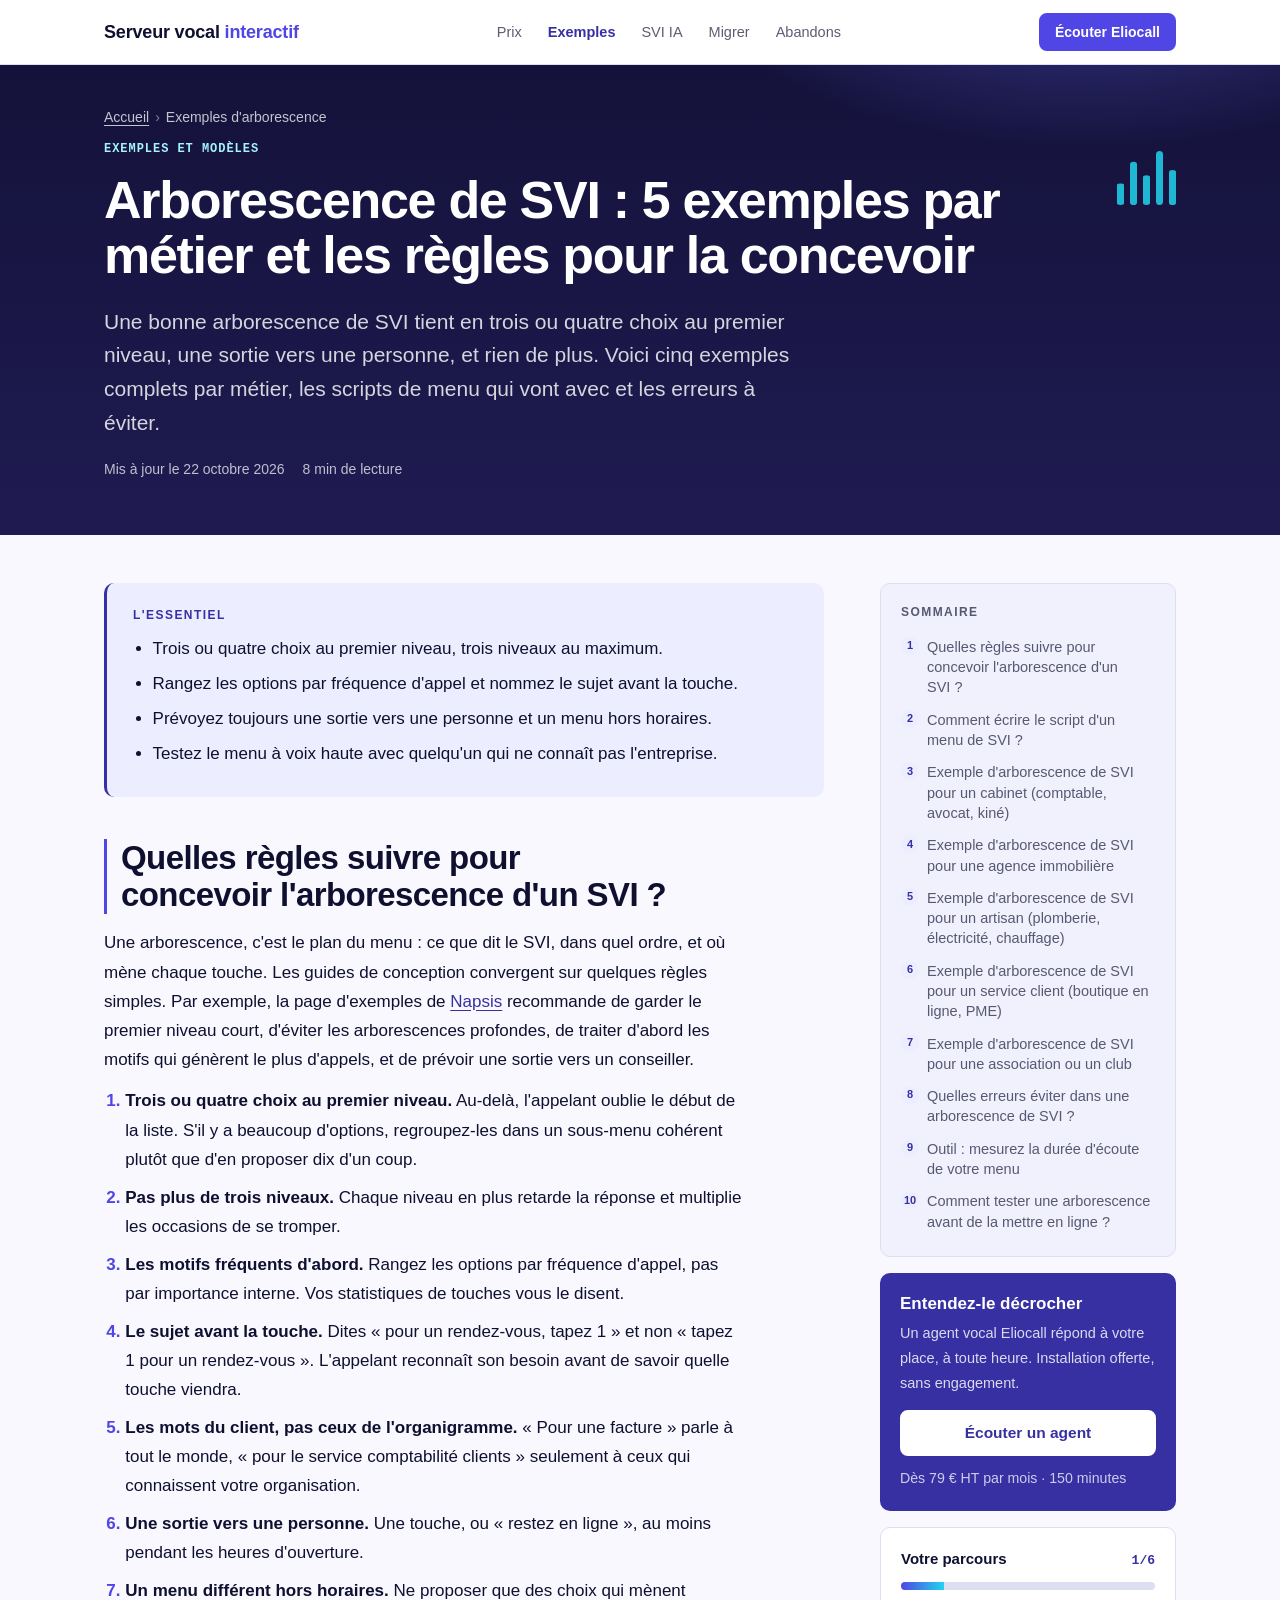
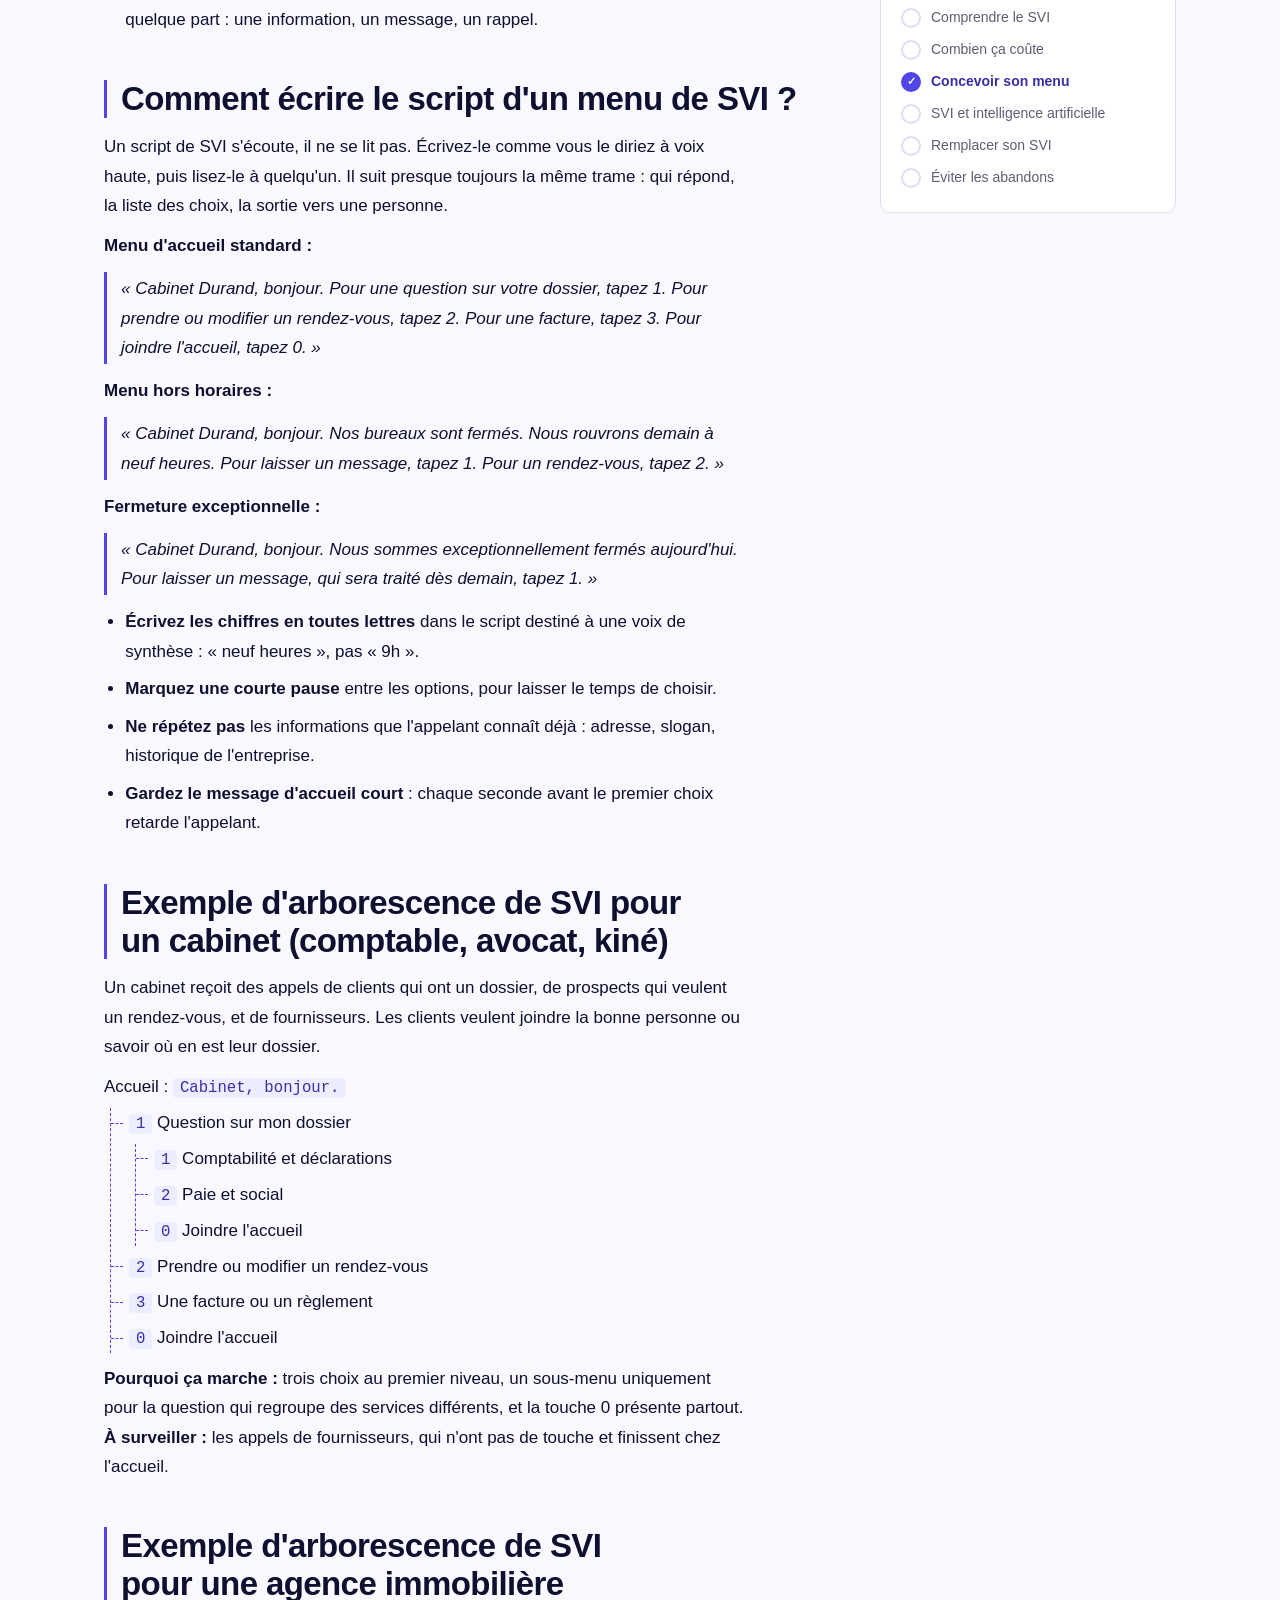
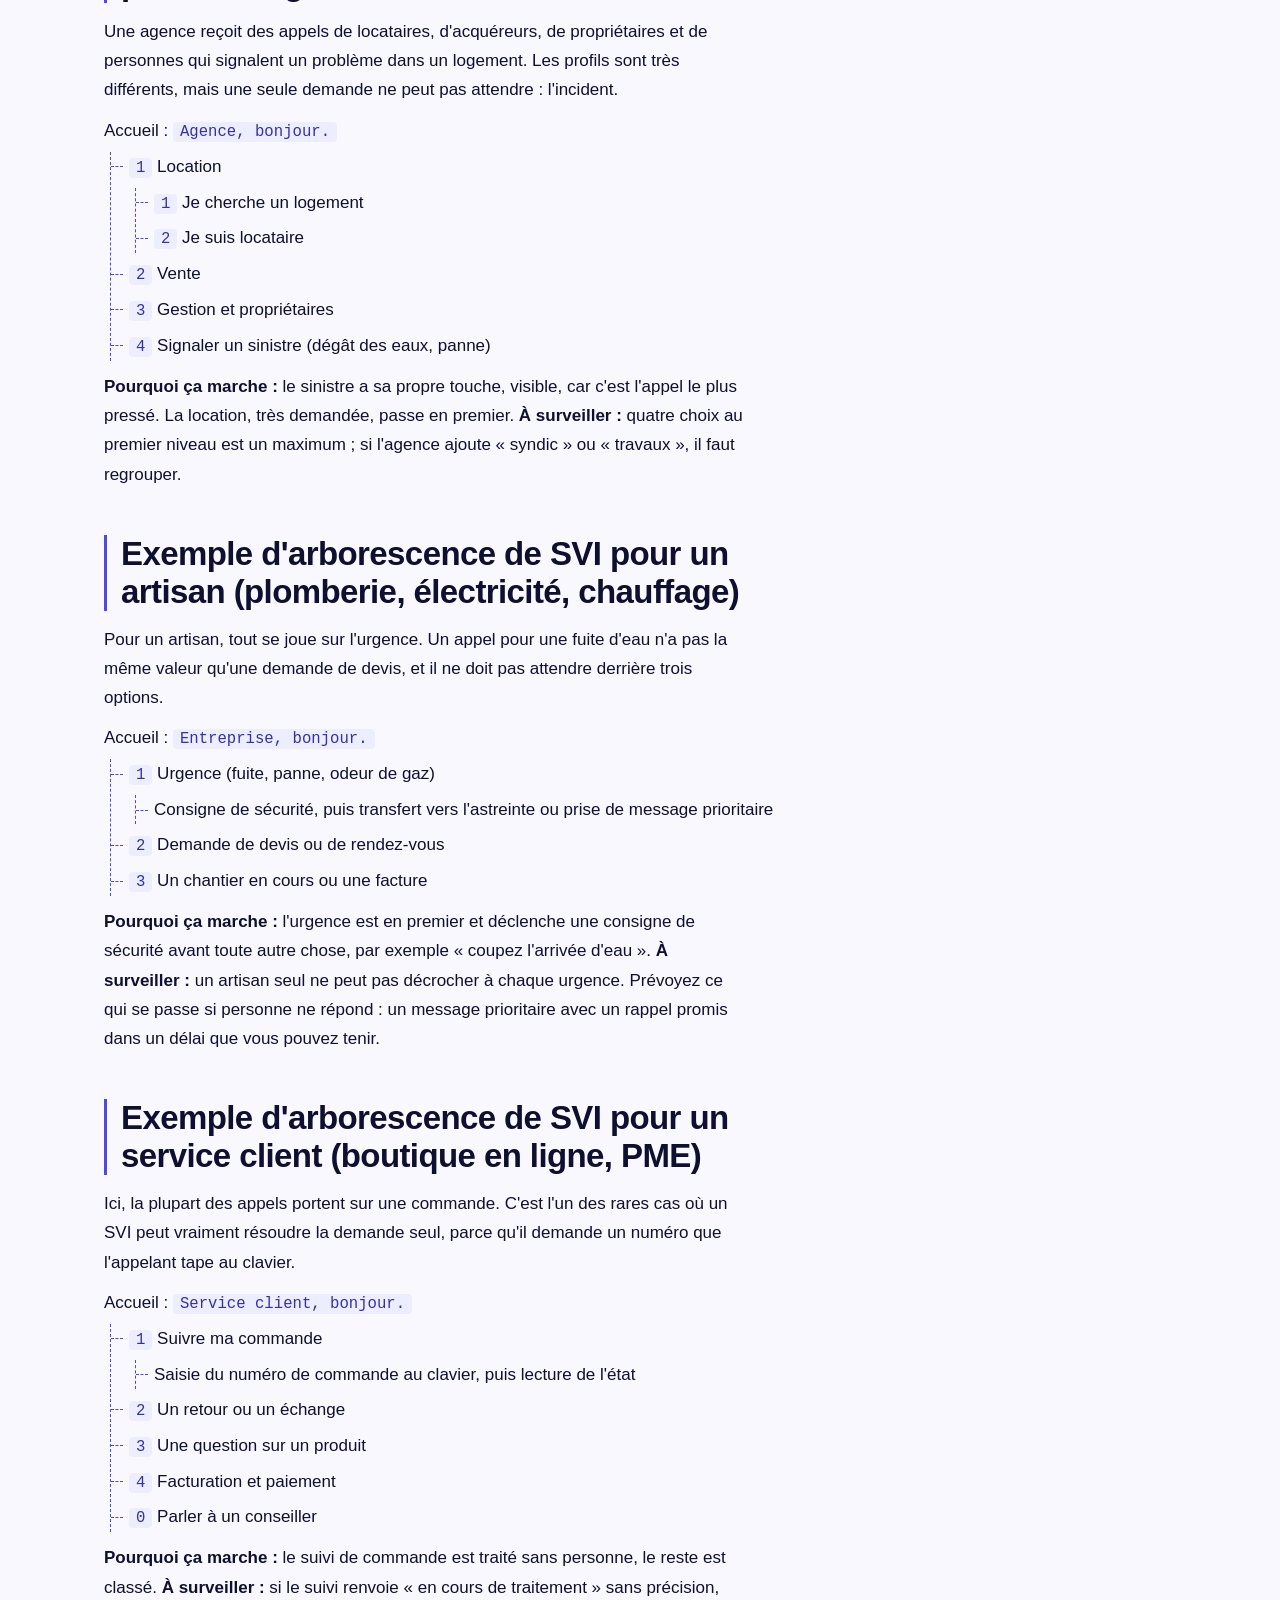
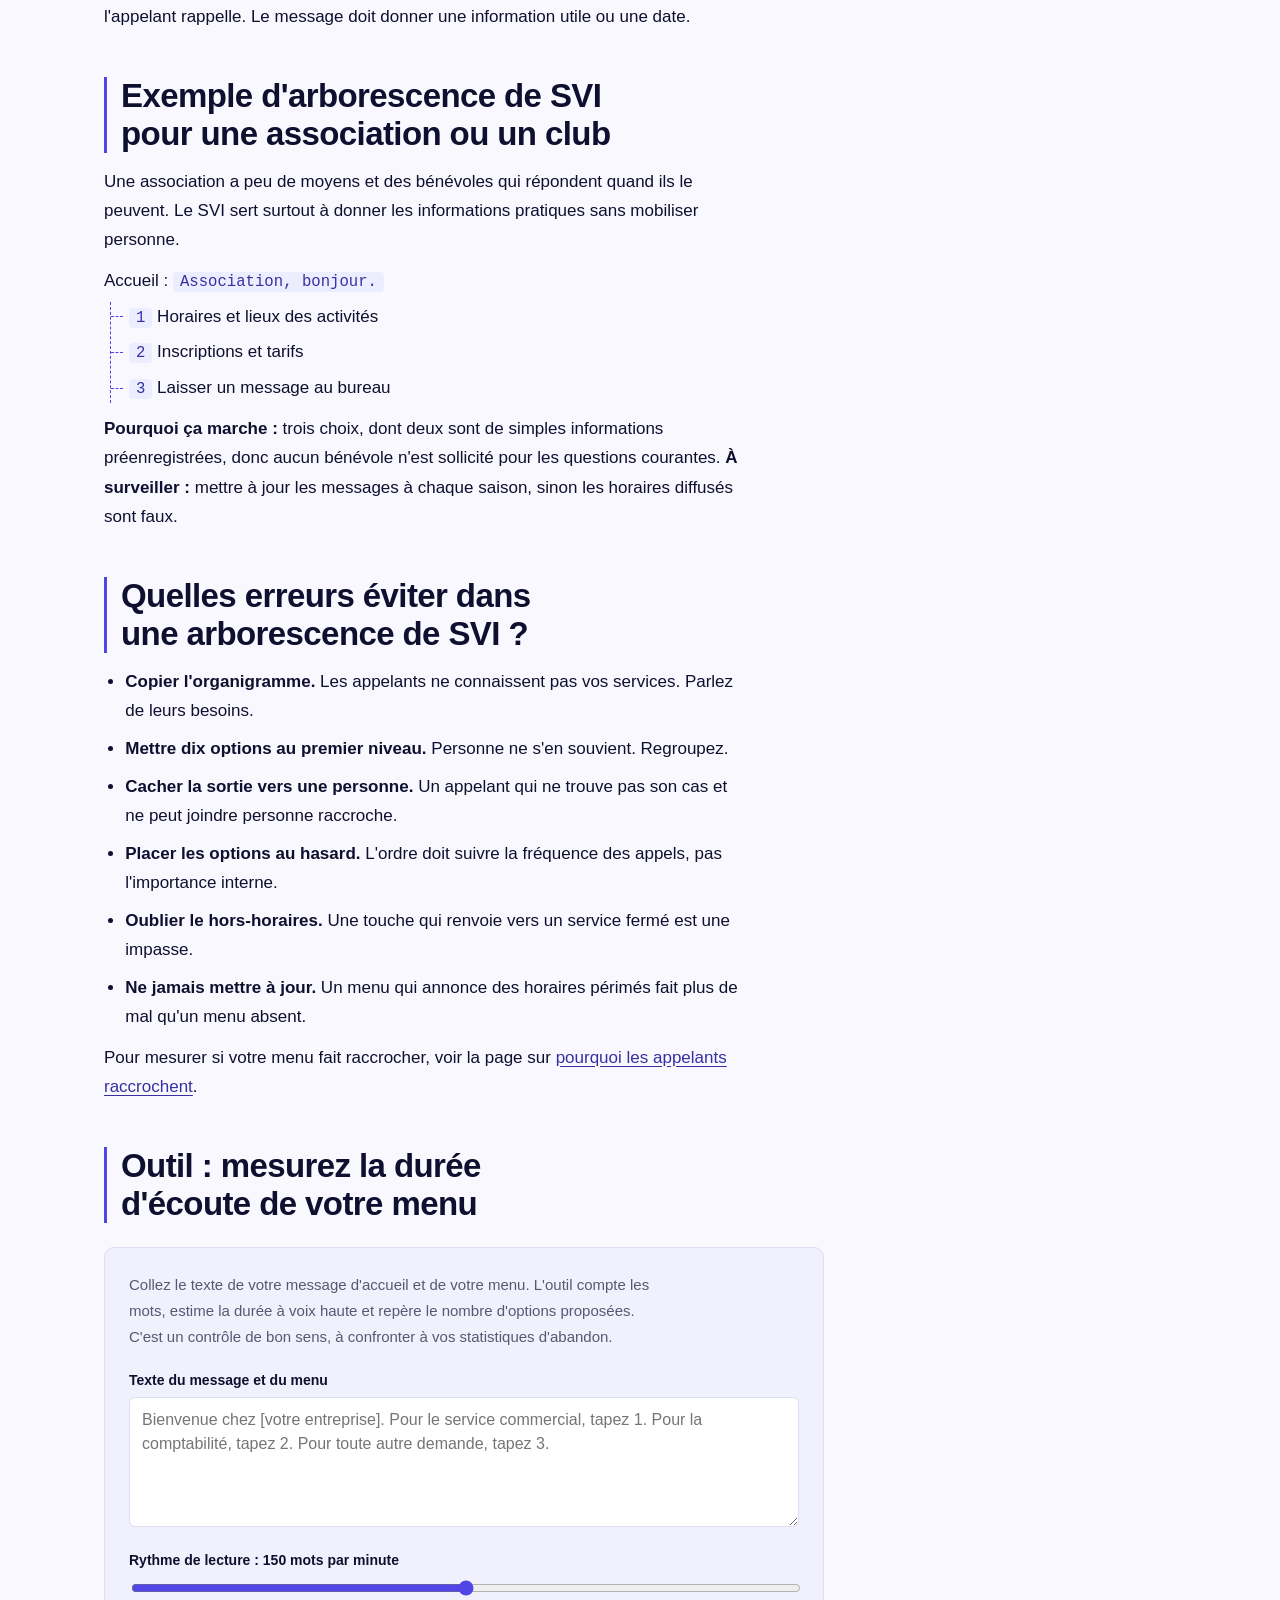
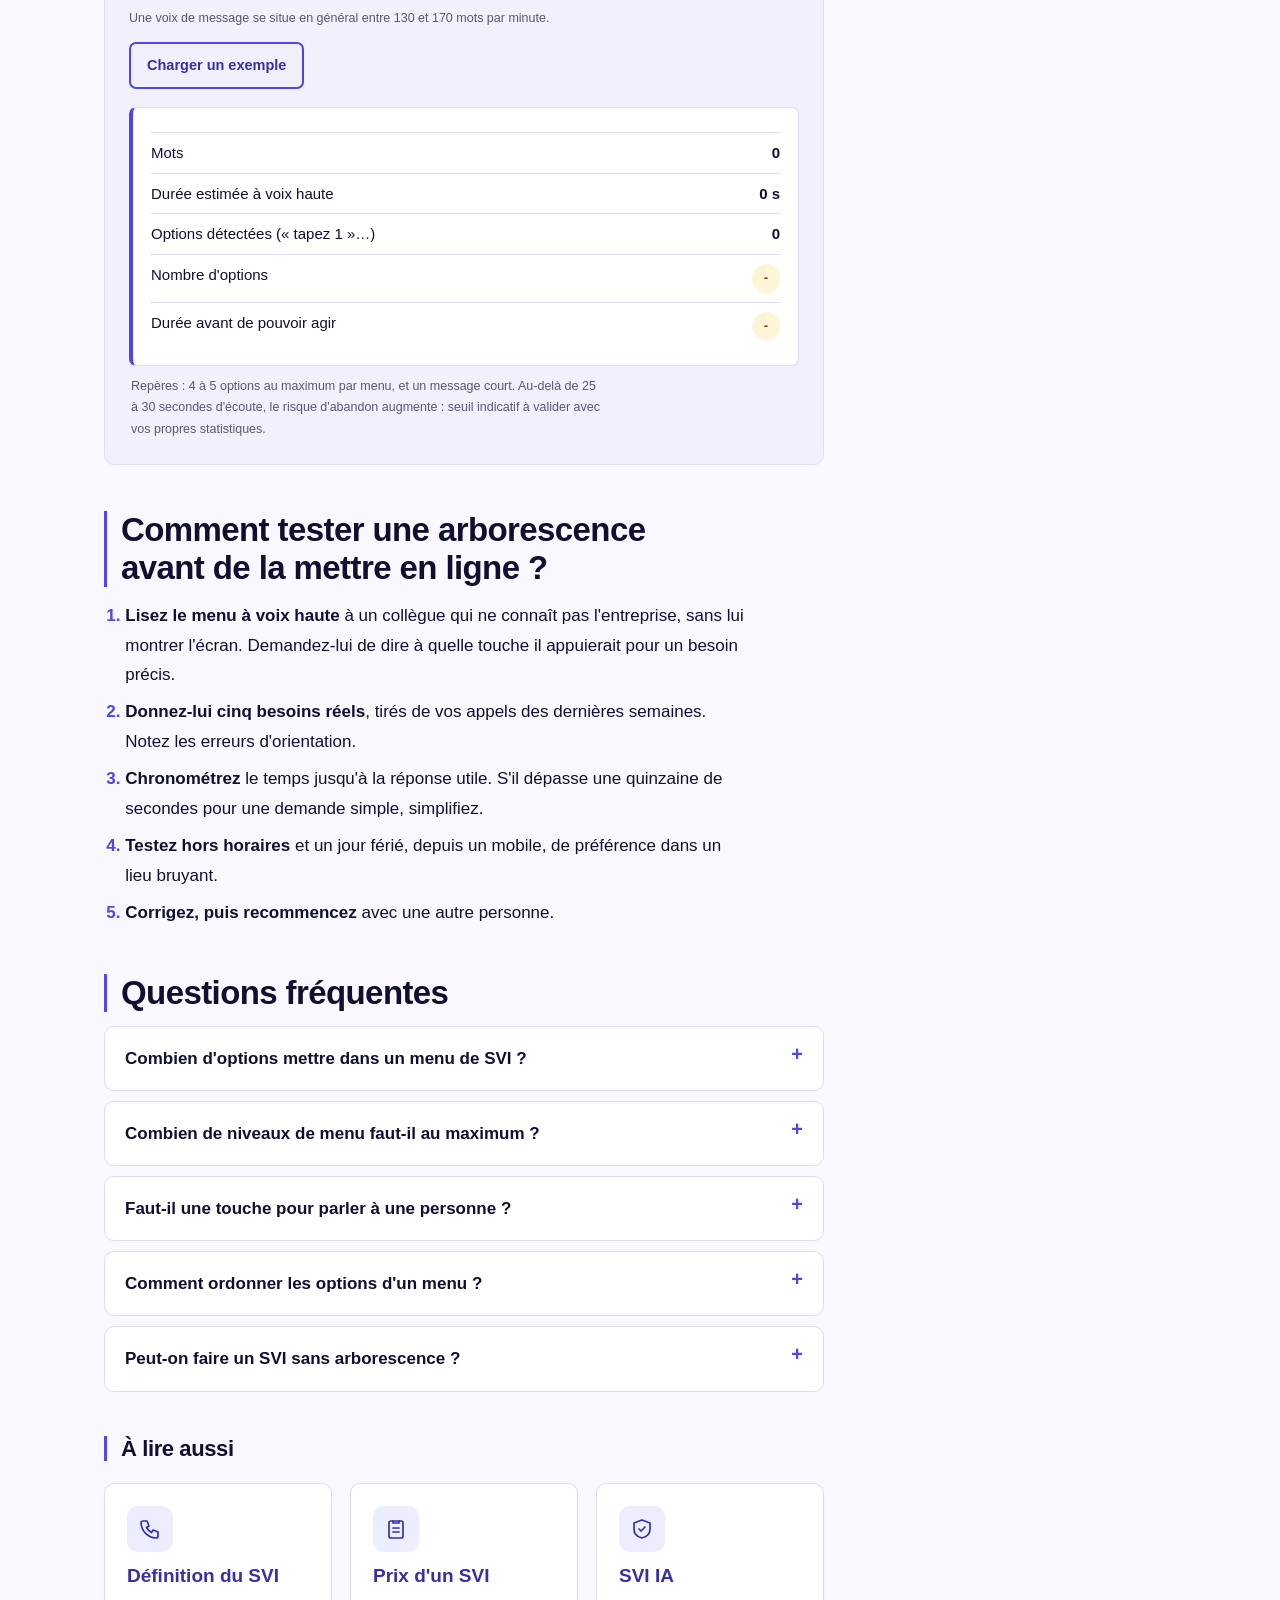
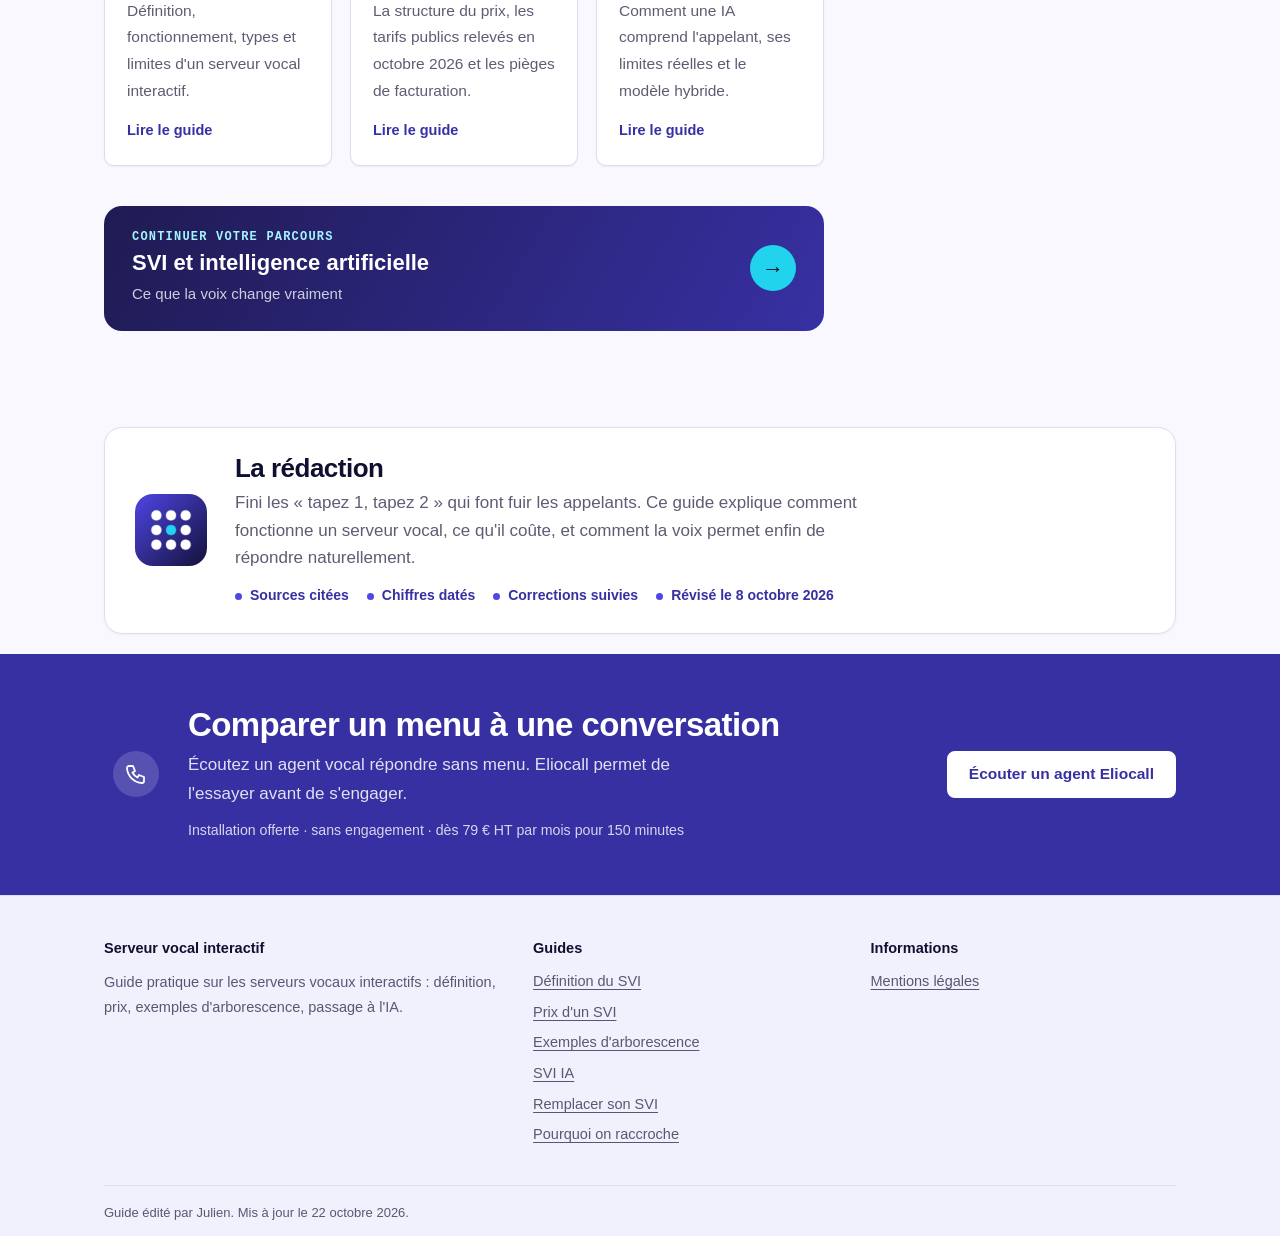
==== arborescence-svi-exemples/index.html @ 71d1ef74 "Auto-update date 22 octobre 2026" ====
<!doctype html>
<html lang="fr">
<head>
<meta charset="utf-8">
<meta name="viewport" content="width=device-width, initial-scale=1">
<title>Arborescence de SVI : 5 exemples par métier à copier</title>
<meta name="description" content="Cinq exemples d&#x27;arborescence de SVI par métier (cabinet, agence, artisan, service client, association), les règles de conception et des scripts de menu.">
<link rel="canonical" href="https://serveur-vocal-interactif.fr/arborescence-svi-exemples/">
<meta property="og:type" content="article">
<meta property="og:locale" content="fr_FR">
<meta property="og:site_name" content="Serveur vocal interactif">
<meta property="og:title" content="Arborescence de SVI : 5 exemples par métier à copier">
<meta property="og:description" content="Cinq exemples d&#x27;arborescence de SVI par métier (cabinet, agence, artisan, service client, association), les règles de conception et des scripts de menu.">
<meta property="og:url" content="https://serveur-vocal-interactif.fr/arborescence-svi-exemples/">
<meta property="og:image" content="https://serveur-vocal-interactif.fr/og-image.png">
<meta property="og:image:width" content="1200">
<meta property="og:image:height" content="630">
<meta property="og:image:alt" content="Serveur vocal interactif">
<meta name="twitter:card" content="summary_large_image">
<meta name="twitter:image" content="https://serveur-vocal-interactif.fr/og-image.png">
<link rel="icon" href="/favicon.ico" sizes="48x48">
<link rel="icon" href="/favicon.svg" type="image/svg+xml">
<link rel="icon" href="/favicon-48.png" type="image/png" sizes="48x48">
<link rel="apple-touch-icon" href="/apple-touch-icon.png">
<meta name="theme-color" content="#4f46e5">

<meta http-equiv="Content-Security-Policy" content="default-src 'self'; script-src 'self' 'unsafe-inline'; style-src 'self' 'unsafe-inline'; img-src 'self' data:; base-uri 'self'; form-action 'none'">
<meta name="referrer" content="strict-origin-when-cross-origin">
<script type="application/ld+json">{"@context": "https://schema.org", "@graph": [{"@type": "BreadcrumbList", "itemListElement": [{"@type": "ListItem", "position": 1, "name": "Accueil", "item": "https://serveur-vocal-interactif.fr/"}, {"@type": "ListItem", "position": 2, "name": "Exemples d'arborescence", "item": "https://serveur-vocal-interactif.fr/arborescence-svi-exemples/"}]}, {"@type": "Article", "headline": "Arborescence de SVI : 5 exemples par métier et les règles pour la concevoir", "description": "Cinq exemples d'arborescence de SVI par métier (cabinet, agence, artisan, service client, association), les règles de conception et des scripts de menu.", "inLanguage": "fr-FR", "datePublished": "2026-10-05", "dateModified": "2026-10-22", "mainEntityOfPage": "https://serveur-vocal-interactif.fr/arborescence-svi-exemples/", "author": {"@type": "Organization", "name": "Serveur vocal interactif", "url": "https://serveur-vocal-interactif.fr"}, "publisher": {"@type": "Organization", "name": "Serveur vocal interactif", "url": "https://serveur-vocal-interactif.fr"}}, {"@type": "FAQPage", "mainEntity": [{"@type": "Question", "name": "Combien d'options mettre dans un menu de SVI ?", "acceptedAnswer": {"@type": "Answer", "text": "Trois ou quatre au premier niveau, cinq au maximum. Si vous avez davantage de sujets, regroupez-les dans un sous-menu cohérent. Les guides de conception convergent sur ce point."}}, {"@type": "Question", "name": "Combien de niveaux de menu faut-il au maximum ?", "acceptedAnswer": {"@type": "Answer", "text": "Trois au plus, et deux si possible. Chaque niveau retarde la réponse et augmente le risque d'erreur."}}, {"@type": "Question", "name": "Faut-il une touche pour parler à une personne ?", "acceptedAnswer": {"@type": "Answer", "text": "Oui, au moins aux heures d'ouverture. La touche 0 est la plus répandue, ou l'attente en ligne. Sans cette sortie, les appelants dont le cas n'est pas prévu raccrochent."}}, {"@type": "Question", "name": "Comment ordonner les options d'un menu ?", "acceptedAnswer": {"@type": "Answer", "text": "Par fréquence d'appel : l'option la plus demandée en premier. Vos statistiques de touches ou, à défaut, vos derniers appels donnent l'ordre réel."}}, {"@type": "Question", "name": "Peut-on faire un SVI sans arborescence ?", "acceptedAnswer": {"@type": "Answer", "text": "Oui, avec un agent vocal conversationnel : l'appelant dit ce qu'il veut et l'IA comprend. Il faut alors des règles précises et des tests. Voir la page sur le SVI IA."}}]}]}</script>
<link rel="stylesheet" href="/style.css">
<script>(function(){var d=document.documentElement;if(window.matchMedia&&matchMedia("(prefers-reduced-motion: reduce)").matches)return;d.classList.add("s-js");setTimeout(function(){if(!window.__rvok)d.classList.add("s-show")},3500)})();</script>
</head>
<body>
<a class="s-skip" href="#contenu">Aller au contenu</a>
<div class="s-rdp" id="rdp" aria-hidden="true"><i></i></div>
<header class="s-top"><div class="s-wrap"><a class="s-brand" href="/">Serveur vocal <span>interactif</span></a><nav class="s-nav" aria-label="Navigation"><a href="/prix-serveur-vocal-interactif/">Prix</a><a href="/arborescence-svi-exemples/" class="s-cur">Exemples</a><a href="/svi-ia-agent-vocal/">SVI IA</a><a href="/remplacer-son-svi/">Migrer</a><a href="/pourquoi-les-appelants-raccrochent/">Abandons</a></nav><a class="s-btn s-small" href="https://eliocall.com/?utm_source=serveur-vocal-interactif&amp;utm_medium=guide&amp;utm_campaign=header" rel="nofollow sponsored noopener">Écouter Eliocall</a></div></header>
<main id="contenu">
<div class="s-page-head"><div class="s-wrap"><div class="s-eq" aria-hidden="true"><i></i><i></i><i></i><i></i><i></i></div><div class="s-crumbs"><a href="/">Accueil</a><i>›</i>Exemples d'arborescence</div><div class="s-kicker">Exemples et modèles</div><h1>Arborescence de SVI&nbsp;: 5 exemples par métier et les règles pour la concevoir</h1><p class="s-lead">Une bonne arborescence de SVI tient en trois ou quatre choix au premier niveau, une sortie vers une personne, et rien de plus. Voici cinq exemples complets par métier, les scripts de menu qui vont avec et les erreurs à éviter.</p><div class="s-meta"><span>Mis à jour le 22 octobre 2026</span><span>8 min de lecture</span></div></div></div>
<div class="s-wrap s-layout"><article class="s-doc"><div class="s-summary"><b>L'essentiel</b><ul><li>Trois ou quatre choix au premier niveau, trois niveaux au maximum.</li><li>Rangez les options par fréquence d'appel et nommez le sujet avant la touche.</li><li>Prévoyez toujours une sortie vers une personne et un menu hors horaires.</li><li>Testez le menu à voix haute avec quelqu'un qui ne connaît pas l'entreprise.</li></ul></div><section id="quelles-regles-suivre-pour-concevoir-l-arboresce" class="s-rv"><h2>Quelles règles suivre pour concevoir l'arborescence d'un SVI&nbsp;?</h2>
<p>Une arborescence, c'est le plan du menu&nbsp;: ce que dit le SVI, dans quel ordre, et où mène chaque touche. Les guides de conception convergent sur quelques règles simples. Par exemple, la page d'exemples de <a href="https://www.napsis.fr/actualite/serveur-vocal-interactif-exemple/" rel="noopener">Napsis</a> recommande de garder le premier niveau court, d'éviter les arborescences profondes, de traiter d'abord les motifs qui génèrent le plus d'appels, et de prévoir une sortie vers un conseiller.</p>
<ol class="s-rules">
 <li><strong>Trois ou quatre choix au premier niveau.</strong> Au-delà, l'appelant oublie le début de la liste. S'il y a beaucoup d'options, regroupez-les dans un sous-menu cohérent plutôt que d'en proposer dix d'un coup.</li>
 <li><strong>Pas plus de trois niveaux.</strong> Chaque niveau en plus retarde la réponse et multiplie les occasions de se tromper.</li>
 <li><strong>Les motifs fréquents d'abord.</strong> Rangez les options par fréquence d'appel, pas par importance interne. Vos statistiques de touches vous le disent.</li>
 <li><strong>Le sujet avant la touche.</strong> Dites «&nbsp;pour un rendez-vous, tapez 1&nbsp;» et non «&nbsp;tapez 1 pour un rendez-vous&nbsp;». L'appelant reconnaît son besoin avant de savoir quelle touche viendra.</li>
 <li><strong>Les mots du client, pas ceux de l'organigramme.</strong> «&nbsp;Pour une facture&nbsp;» parle à tout le monde, «&nbsp;pour le service comptabilité clients&nbsp;» seulement à ceux qui connaissent votre organisation.</li>
 <li><strong>Une sortie vers une personne.</strong> Une touche, ou «&nbsp;restez en ligne&nbsp;», au moins pendant les heures d'ouverture.</li>
 <li><strong>Un menu différent hors horaires.</strong> Ne proposer que des choix qui mènent quelque part&nbsp;: une information, un message, un rappel.</li>
</ol>
</section><section id="comment-ecrire-le-script-d-un-menu-de-svi" class="s-rv"><h2>Comment écrire le script d'un menu de SVI&nbsp;?</h2>
<p>Un script de SVI s'écoute, il ne se lit pas. Écrivez-le comme vous le diriez à voix haute, puis lisez-le à quelqu'un. Il suit presque toujours la même trame&nbsp;: qui répond, la liste des choix, la sortie vers une personne.</p>
<p><strong>Menu d'accueil standard&nbsp;:</strong></p>
<p class="s-say">«&nbsp;Cabinet Durand, bonjour. Pour une question sur votre dossier, tapez 1. Pour prendre ou modifier un rendez-vous, tapez 2. Pour une facture, tapez 3. Pour joindre l'accueil, tapez 0.&nbsp;»</p>
<p><strong>Menu hors horaires&nbsp;:</strong></p>
<p class="s-say">«&nbsp;Cabinet Durand, bonjour. Nos bureaux sont fermés. Nous rouvrons demain à neuf heures. Pour laisser un message, tapez 1. Pour un rendez-vous, tapez 2.&nbsp;»</p>
<p><strong>Fermeture exceptionnelle&nbsp;:</strong></p>
<p class="s-say">«&nbsp;Cabinet Durand, bonjour. Nous sommes exceptionnellement fermés aujourd'hui. Pour laisser un message, qui sera traité dès demain, tapez 1.&nbsp;»</p>
<ul class="s-clean">
 <li><strong>Écrivez les chiffres en toutes lettres</strong> dans le script destiné à une voix de synthèse&nbsp;: «&nbsp;neuf heures&nbsp;», pas «&nbsp;9h&nbsp;».</li>
 <li><strong>Marquez une courte pause</strong> entre les options, pour laisser le temps de choisir.</li>
 <li><strong>Ne répétez pas</strong> les informations que l'appelant connaît déjà&nbsp;: adresse, slogan, historique de l'entreprise.</li>
 <li><strong>Gardez le message d'accueil court</strong>&nbsp;: chaque seconde avant le premier choix retarde l'appelant.</li>
</ul>
</section><section id="exemple-d-arborescence-de-svi-pour-un-cabinet-co" class="s-rv"><h2>Exemple d'arborescence de SVI pour un cabinet (comptable, avocat, kiné)</h2>
<p>Un cabinet reçoit des appels de clients qui ont un dossier, de prospects qui veulent un rendez-vous, et de fournisseurs. Les clients veulent joindre la bonne personne ou savoir où en est leur dossier.</p>
<div class="s-tree"><ul>
 <li>Accueil&nbsp;: <code>Cabinet, bonjour.</code>
  <ul>
   <li><code>1</code> Question sur mon dossier
    <ul><li><code>1</code> Comptabilité et déclarations</li><li><code>2</code> Paie et social</li><li><code>0</code> Joindre l'accueil</li></ul></li>
   <li><code>2</code> Prendre ou modifier un rendez-vous</li>
   <li><code>3</code> Une facture ou un règlement</li>
   <li><code>0</code> Joindre l'accueil</li>
  </ul></li>
</ul></div>
<p><strong>Pourquoi ça marche&nbsp;:</strong> trois choix au premier niveau, un sous-menu uniquement pour la question qui regroupe des services différents, et la touche 0 présente partout. <strong>À surveiller&nbsp;:</strong> les appels de fournisseurs, qui n'ont pas de touche et finissent chez l'accueil.</p>
</section><section id="exemple-d-arborescence-de-svi-pour-une-agence-im" class="s-rv"><h2>Exemple d'arborescence de SVI pour une agence immobilière</h2>
<p>Une agence reçoit des appels de locataires, d'acquéreurs, de propriétaires et de personnes qui signalent un problème dans un logement. Les profils sont très différents, mais une seule demande ne peut pas attendre&nbsp;: l'incident.</p>
<div class="s-tree"><ul>
 <li>Accueil&nbsp;: <code>Agence, bonjour.</code>
  <ul>
   <li><code>1</code> Location
    <ul><li><code>1</code> Je cherche un logement</li><li><code>2</code> Je suis locataire</li></ul></li>
   <li><code>2</code> Vente</li>
   <li><code>3</code> Gestion et propriétaires</li>
   <li><code>4</code> Signaler un sinistre (dégât des eaux, panne)</li>
  </ul></li>
</ul></div>
<p><strong>Pourquoi ça marche&nbsp;:</strong> le sinistre a sa propre touche, visible, car c'est l'appel le plus pressé. La location, très demandée, passe en premier. <strong>À surveiller&nbsp;:</strong> quatre choix au premier niveau est un maximum&nbsp;; si l'agence ajoute «&nbsp;syndic&nbsp;» ou «&nbsp;travaux&nbsp;», il faut regrouper.</p>
</section><section id="exemple-d-arborescence-de-svi-pour-un-artisan-pl" class="s-rv"><h2>Exemple d'arborescence de SVI pour un artisan (plomberie, électricité, chauffage)</h2>
<p>Pour un artisan, tout se joue sur l'urgence. Un appel pour une fuite d'eau n'a pas la même valeur qu'une demande de devis, et il ne doit pas attendre derrière trois options.</p>
<div class="s-tree"><ul>
 <li>Accueil&nbsp;: <code>Entreprise, bonjour.</code>
  <ul>
   <li><code>1</code> Urgence (fuite, panne, odeur de gaz)
    <ul><li>Consigne de sécurité, puis transfert vers l'astreinte ou prise de message prioritaire</li></ul></li>
   <li><code>2</code> Demande de devis ou de rendez-vous</li>
   <li><code>3</code> Un chantier en cours ou une facture</li>
  </ul></li>
</ul></div>
<p><strong>Pourquoi ça marche&nbsp;:</strong> l'urgence est en premier et déclenche une consigne de sécurité avant toute autre chose, par exemple «&nbsp;coupez l'arrivée d'eau&nbsp;». <strong>À surveiller&nbsp;:</strong> un artisan seul ne peut pas décrocher à chaque urgence. Prévoyez ce qui se passe si personne ne répond&nbsp;: un message prioritaire avec un rappel promis dans un délai que vous pouvez tenir.</p>
</section><section id="exemple-d-arborescence-de-svi-pour-un-service-cl" class="s-rv"><h2>Exemple d'arborescence de SVI pour un service client (boutique en ligne, PME)</h2>
<p>Ici, la plupart des appels portent sur une commande. C'est l'un des rares cas où un SVI peut vraiment résoudre la demande seul, parce qu'il demande un numéro que l'appelant tape au clavier.</p>
<div class="s-tree"><ul>
 <li>Accueil&nbsp;: <code>Service client, bonjour.</code>
  <ul>
   <li><code>1</code> Suivre ma commande
    <ul><li>Saisie du numéro de commande au clavier, puis lecture de l'état</li></ul></li>
   <li><code>2</code> Un retour ou un échange</li>
   <li><code>3</code> Une question sur un produit</li>
   <li><code>4</code> Facturation et paiement</li>
   <li><code>0</code> Parler à un conseiller</li>
  </ul></li>
</ul></div>
<p><strong>Pourquoi ça marche&nbsp;:</strong> le suivi de commande est traité sans personne, le reste est classé. <strong>À surveiller&nbsp;:</strong> si le suivi renvoie «&nbsp;en cours de traitement&nbsp;» sans précision, l'appelant rappelle. Le message doit donner une information utile ou une date.</p>
</section><section id="exemple-d-arborescence-de-svi-pour-une-associati" class="s-rv"><h2>Exemple d'arborescence de SVI pour une association ou un club</h2>
<p>Une association a peu de moyens et des bénévoles qui répondent quand ils le peuvent. Le SVI sert surtout à donner les informations pratiques sans mobiliser personne.</p>
<div class="s-tree"><ul>
 <li>Accueil&nbsp;: <code>Association, bonjour.</code>
  <ul>
   <li><code>1</code> Horaires et lieux des activités</li>
   <li><code>2</code> Inscriptions et tarifs</li>
   <li><code>3</code> Laisser un message au bureau</li>
  </ul></li>
</ul></div>
<p><strong>Pourquoi ça marche&nbsp;:</strong> trois choix, dont deux sont de simples informations préenregistrées, donc aucun bénévole n'est sollicité pour les questions courantes. <strong>À surveiller&nbsp;:</strong> mettre à jour les messages à chaque saison, sinon les horaires diffusés sont faux.</p>
</section><section id="quelles-erreurs-eviter-dans-une-arborescence-de-" class="s-rv"><h2>Quelles erreurs éviter dans une arborescence de SVI&nbsp;?</h2>
<ul class="s-clean">
 <li><strong>Copier l'organigramme.</strong> Les appelants ne connaissent pas vos services. Parlez de leurs besoins.</li>
 <li><strong>Mettre dix options au premier niveau.</strong> Personne ne s'en souvient. Regroupez.</li>
 <li><strong>Cacher la sortie vers une personne.</strong> Un appelant qui ne trouve pas son cas et ne peut joindre personne raccroche.</li>
 <li><strong>Placer les options au hasard.</strong> L'ordre doit suivre la fréquence des appels, pas l'importance interne.</li>
 <li><strong>Oublier le hors-horaires.</strong> Une touche qui renvoie vers un service fermé est une impasse.</li>
 <li><strong>Ne jamais mettre à jour.</strong> Un menu qui annonce des horaires périmés fait plus de mal qu'un menu absent.</li>
</ul>
<p>Pour mesurer si votre menu fait raccrocher, voir la page sur <a href="/pourquoi-les-appelants-raccrochent/">pourquoi les appelants raccrochent</a>.</p>
</section><section id="mesurer-duree-menu" class="s-rv"><h2>Outil&nbsp;: mesurez la durée d'écoute de votre menu</h2><div class="s-tool" id="tl-svi-menu"><p class="s-tl">Collez le texte de votre message d'accueil et de votre menu. L'outil compte les mots, estime la durée à voix haute et repère le nombre d'options proposées. C'est un contrôle de bon sens, à confronter à vos statistiques d'abandon.</p><div class="s-field"><label for="tl-menu-txt">Texte du message et du menu</label><textarea id="tl-menu-txt" placeholder="Bienvenue chez [votre entreprise]. Pour le service commercial, tapez 1. Pour la comptabilité, tapez 2. Pour toute autre demande, tapez 3."></textarea></div>
<div class="s-field" style="margin-top:12px"><label for="tl-menu-rate">Rythme de lecture&nbsp;: <span id="tl-menu-ratev">150</span> mots par minute</label><input id="tl-menu-rate" type="range" min="120" max="180" step="5" value="150"><small>Une voix de message se situe en général entre 130 et 170 mots par minute.</small></div>
<div class="s-tbtns"><button type="button" id="tl-menu-ex" class="s-ghost">Charger un exemple</button></div>
<div class="s-res" aria-live="polite">
<div class="s-row"><span>Mots</span><b id="tl-menu-w">0</b></div>
<div class="s-row"><span>Durée estimée à voix haute</span><b id="tl-menu-d">0 s</b></div>
<div class="s-row"><span>Options détectées («&nbsp;tapez 1&nbsp;»…)</span><b id="tl-menu-o">0</b></div>
<div class="s-row"><span>Nombre d'options</span><b><span class="s-verdict" id="tl-menu-vo" data-v="ok">-</span></b></div>
<div class="s-row"><span>Durée avant de pouvoir agir</span><b><span class="s-verdict" id="tl-menu-vd" data-v="ok">-</span></b></div>
</div>
<p class="s-note">Repères&nbsp;: 4 à 5 options au maximum par menu, et un message court. Au-delà de 25 à 30 secondes d'écoute, le risque d'abandon augmente&nbsp;: seuil indicatif à valider avec vos propres statistiques.</p><noscript><p class="s-note">Cet outil demande JavaScript.</p></noscript></div><script>(function(){var $=function(i){return document.getElementById(i)};
var EX="Bienvenue chez Dupont et Associés. Nos bureaux sont ouverts du lundi au vendredi, de neuf heures à dix-huit heures. Pour le service commercial, tapez 1. Pour la comptabilité, tapez 2. Pour les ressources humaines, tapez 3. Pour joindre le support technique, tapez 4. Pour le service juridique, tapez 5. Pour toute autre demande, tapez 6.";
function run(){var t=$("tl-menu-txt").value,r=parseInt($("tl-menu-rate").value,10)||150;$("tl-menu-ratev").textContent=r;
var w=(t.trim().match(/\S+/g)||[]).length,sec=w/(r/60);
var re=/(?:tapez|appuyez(?:\s+sur)?|composez)\s+(?:la\s+touche\s+)?(?:le\s+)?(\d+|zéro|étoile|dièse)/gi,m,seen={};while((m=re.exec(t))!==null){seen[m[1].toLowerCase()]=1}
var o=Object.keys(seen).length;
$("tl-menu-w").textContent=w;$("tl-menu-d").textContent=w?Math.round(sec)+" s":"0 s";$("tl-menu-o").textContent=o;
var vo=$("tl-menu-vo"),vd=$("tl-menu-vd");
if(!w){vo.textContent="-";vo.dataset.v="mid";vd.textContent="-";vd.dataset.v="mid";return}
if(o===0){vo.textContent="Aucune option repérée";vo.dataset.v="mid"}else if(o<=4){vo.textContent="Bien (4 maximum)";vo.dataset.v="ok"}else if(o===5){vo.textContent="Limite haute";vo.dataset.v="mid"}else{vo.textContent="Trop d'options";vo.dataset.v="bad"}
if(sec<=20){vd.textContent="Court";vd.dataset.v="ok"}else if(sec<=30){vd.textContent="À surveiller";vd.dataset.v="mid"}else{vd.textContent="Trop long";vd.dataset.v="bad"}}
$("tl-menu-txt").addEventListener("input",run);$("tl-menu-rate").addEventListener("input",run);
$("tl-menu-ex").addEventListener("click",function(){$("tl-menu-txt").value=EX;run()});run();})();</script></section><section id="comment-tester-une-arborescence-avant-de-la-mett" class="s-rv"><h2>Comment tester une arborescence avant de la mettre en ligne&nbsp;?</h2>
<ol class="s-rules">
 <li><strong>Lisez le menu à voix haute</strong> à un collègue qui ne connaît pas l'entreprise, sans lui montrer l'écran. Demandez-lui de dire à quelle touche il appuierait pour un besoin précis.</li>
 <li><strong>Donnez-lui cinq besoins réels</strong>, tirés de vos appels des dernières semaines. Notez les erreurs d'orientation.</li>
 <li><strong>Chronométrez</strong> le temps jusqu'à la réponse utile. S'il dépasse une quinzaine de secondes pour une demande simple, simplifiez.</li>
 <li><strong>Testez hors horaires</strong> et un jour férié, depuis un mobile, de préférence dans un lieu bruyant.</li>
 <li><strong>Corrigez, puis recommencez</strong> avec une autre personne.</li>
</ol>
</section><section id="questions" class="s-rv"><h2>Questions fréquentes</h2><details><summary>Combien d'options mettre dans un menu de SVI&nbsp;?</summary><p>Trois ou quatre au premier niveau, cinq au maximum. Si vous avez davantage de sujets, regroupez-les dans un sous-menu cohérent. Les guides de conception convergent sur ce point.</p></details><details><summary>Combien de niveaux de menu faut-il au maximum&nbsp;?</summary><p>Trois au plus, et deux si possible. Chaque niveau retarde la réponse et augmente le risque d'erreur.</p></details><details><summary>Faut-il une touche pour parler à une personne&nbsp;?</summary><p>Oui, au moins aux heures d'ouverture. La touche 0 est la plus répandue, ou l'attente en ligne. Sans cette sortie, les appelants dont le cas n'est pas prévu raccrochent.</p></details><details><summary>Comment ordonner les options d'un menu&nbsp;?</summary><p>Par fréquence d'appel&nbsp;: l'option la plus demandée en premier. Vos statistiques de touches ou, à défaut, vos derniers appels donnent l'ordre réel.</p></details><details><summary>Peut-on faire un SVI sans arborescence&nbsp;?</summary><p>Oui, avec un agent vocal conversationnel&nbsp;: l'appelant dit ce qu'il veut et l'IA comprend. Il faut alors des règles précises et des tests. Voir la page sur le SVI IA.</p></details></section><div class="s-related"><h2>À lire aussi</h2><div class="s-cards s-cols3"><a class="s-card" href="/"><span class="s-ico" aria-hidden="true"><svg viewBox="0 0 24 24" width="24" height="24" fill="none" stroke="currentColor" stroke-width="1.7" stroke-linecap="round" stroke-linejoin="round"><path d="M5 4h4l2 5-2.5 1.5a11 11 0 0 0 5 5L15 13l5 2v4a2 2 0 0 1-2 2A16 16 0 0 1 3 6a2 2 0 0 1 2-2z"/></svg></span><h3>Définition du SVI</h3><p>Définition, fonctionnement, types et limites d'un serveur vocal interactif.</p><span class="s-more">Lire le guide</span></a><a class="s-card" href="/prix-serveur-vocal-interactif/"><span class="s-ico" aria-hidden="true"><svg viewBox="0 0 24 24" width="24" height="24" fill="none" stroke="currentColor" stroke-width="1.7" stroke-linecap="round" stroke-linejoin="round"><rect x="5" y="4" width="14" height="17" rx="2"/><path d="M9 4v2h6V4M9 11h6M9 15h6"/></svg></span><h3>Prix d'un SVI</h3><p>La structure du prix, les tarifs publics relevés en octobre 2026 et les pièges de facturation.</p><span class="s-more">Lire le guide</span></a><a class="s-card" href="/svi-ia-agent-vocal/"><span class="s-ico" aria-hidden="true"><svg viewBox="0 0 24 24" width="24" height="24" fill="none" stroke="currentColor" stroke-width="1.7" stroke-linecap="round" stroke-linejoin="round"><path d="M12 3l8 3v6c0 5-3.5 8-8 9-4.5-1-8-4-8-9V6z"/><path d="M9 12l2 2 4-4"/></svg></span><h3>SVI IA</h3><p>Comment une IA comprend l'appelant, ses limites réelles et le modèle hybride.</p><span class="s-more">Lire le guide</span></a></div></div><div id="nx-box" hidden></div></article><aside class="s-side"><nav class="s-toc" aria-label="Sommaire"><b>Sommaire</b><ol><li><a href="#quelles-regles-suivre-pour-concevoir-l-arboresce">Quelles règles suivre pour concevoir l'arborescence d'un SVI&nbsp;?</a></li><li><a href="#comment-ecrire-le-script-d-un-menu-de-svi">Comment écrire le script d'un menu de SVI&nbsp;?</a></li><li><a href="#exemple-d-arborescence-de-svi-pour-un-cabinet-co">Exemple d'arborescence de SVI pour un cabinet (comptable, avocat, kiné)</a></li><li><a href="#exemple-d-arborescence-de-svi-pour-une-agence-im">Exemple d'arborescence de SVI pour une agence immobilière</a></li><li><a href="#exemple-d-arborescence-de-svi-pour-un-artisan-pl">Exemple d'arborescence de SVI pour un artisan (plomberie, électricité, chauffage)</a></li><li><a href="#exemple-d-arborescence-de-svi-pour-un-service-cl">Exemple d'arborescence de SVI pour un service client (boutique en ligne, PME)</a></li><li><a href="#exemple-d-arborescence-de-svi-pour-une-associati">Exemple d'arborescence de SVI pour une association ou un club</a></li><li><a href="#quelles-erreurs-eviter-dans-une-arborescence-de-">Quelles erreurs éviter dans une arborescence de SVI&nbsp;?</a></li><li><a href="#mesurer-duree-menu">Outil&nbsp;: mesurez la durée d'écoute de votre menu</a></li><li><a href="#comment-tester-une-arborescence-avant-de-la-mett">Comment tester une arborescence avant de la mettre en ligne&nbsp;?</a></li></ol></nav><div class="s-sidecta"><b>Entendez-le décrocher</b><p>Un agent vocal Eliocall répond à votre place, à toute heure. Installation offerte, sans engagement.</p><a class="s-btn" href="https://eliocall.com/?utm_source=serveur-vocal-interactif&utm_medium=guide&utm_campaign=ecouter#hero-form" rel="nofollow sponsored noopener">Écouter un agent</a><small style="display:block;margin-top:10px;opacity:.75">Dès 79 € HT par mois · 150 minutes</small></div><div id="jr-box" hidden></div></aside></div>
<section class="s-rdn" id="redaction"><div class="s-wrap"><div class="s-rdc"><img class="s-rdm" src="/icon-192.png" alt="" width="72" height="72" loading="lazy" decoding="async"><div><h2>La rédaction</h2><p>Fini les «&nbsp;tapez 1, tapez 2&nbsp;» qui font fuir les appelants. Ce guide explique comment fonctionne un serveur vocal, ce qu'il coûte, et comment la voix permet enfin de répondre naturellement.</p><ul><li>Sources citées</li><li>Chiffres datés</li><li>Corrections suivies</li><li>Révisé le 8 octobre 2026</li></ul></div></div></div></section>
<div class="s-band"><div class="s-wrap"><div><div class="s-rg" aria-hidden="true"><span></span><span></span><span></span><b><svg viewBox="0 0 24 24" width="24" height="24" fill="none" stroke="#fff" stroke-width="1.8" stroke-linecap="round" stroke-linejoin="round"><path d="M5 4h4l2 5-2.5 1.5a11 11 0 0 0 5 5L15 13l5 2v4a2 2 0 0 1-2 2A16 16 0 0 1 3 6a2 2 0 0 1 2-2z"/></svg></b></div><div><h2>Comparer un menu à une conversation</h2><p>Écoutez un agent vocal répondre sans menu. Eliocall permet de l'essayer avant de s'engager.</p><small style="display:block;margin-top:10px;opacity:.8">Installation offerte · sans engagement · dès 79 € HT par mois pour 150 minutes</small></div></div><a class="s-btn" href="https://eliocall.com/?utm_source=serveur-vocal-interactif&amp;utm_medium=guide&amp;utm_campaign=svi-exemples" rel="nofollow sponsored noopener">Écouter un agent Eliocall</a></div></div>
</main>
<footer class="s-foot"><div class="s-wrap"><div><b>Serveur vocal <span>interactif</span></b><p>Guide pratique sur les serveurs vocaux interactifs&nbsp;: définition, prix, exemples d'arborescence, passage à l'IA.</p></div><div><b>Guides</b><ul><li><a href="/">Définition du SVI</a></li><li><a href="/prix-serveur-vocal-interactif/">Prix d'un SVI</a></li><li><a href="/arborescence-svi-exemples/">Exemples d'arborescence</a></li><li><a href="/svi-ia-agent-vocal/">SVI IA</a></li><li><a href="/remplacer-son-svi/">Remplacer son SVI</a></li><li><a href="/pourquoi-les-appelants-raccrochent/">Pourquoi on raccroche</a></li></ul></div><div><b>Informations</b><ul><li><a href="/mentions-legales/">Mentions légales</a></li></ul></div><div class="s-small">Guide édité par Julien. Mis à jour le 22 octobre 2026.</div></div></footer>
<script>(function(){var P="s-",d=document;if(window.matchMedia&&matchMedia("(prefers-reduced-motion: reduce)").matches)return;window.__rvok=1;
var rd=d.getElementById("rdp"),bar=rd&&rd.firstElementChild,top=d.querySelector("."+P+"top"),tk=false;
function onS(){tk=false;var h=d.documentElement,max=h.scrollHeight-h.clientHeight,y=window.pageYOffset||h.scrollTop;if(bar&&max>0)bar.style.transform="scaleX("+Math.min(1,y/max)+")";if(top){if(y>8)top.classList.add(P+"sc");else top.classList.remove(P+"sc")}}
window.addEventListener("scroll",function(){if(!tk){tk=true;requestAnimationFrame(onS)}},{passive:true});onS();
var ap=[].slice.call(d.querySelectorAll("[data-ap]"));if("IntersectionObserver" in window){var ao=new IntersectionObserver(function(es){es.forEach(function(e){if(e.isIntersecting)e.target.removeAttribute("data-off");else e.target.setAttribute("data-off","1")})},{rootMargin:"80px"});ap.forEach(function(el){ao.observe(el)})}
var rv=[].slice.call(d.querySelectorAll("."+P+"rv"));
if("IntersectionObserver" in window){var io=new IntersectionObserver(function(es){es.forEach(function(e){if(e.isIntersecting){e.target.classList.add(P+"in");io.unobserve(e.target)}})},{threshold:.06,rootMargin:"0px 0px -5% 0px"});rv.forEach(function(el){io.observe(el)})}else{rv.forEach(function(el){el.classList.add(P+"in")})}
var links=[].slice.call(d.querySelectorAll("."+P+"toc a")),map={};links.forEach(function(a){map[a.getAttribute("href").slice(1)]=a});
if("IntersectionObserver" in window&&links.length){var so=new IntersectionObserver(function(es){es.forEach(function(e){if(e.isIntersecting){links.forEach(function(a){a.classList.remove(P+"act")});var a=map[e.target.id];if(a)a.classList.add(P+"act")}})},{rootMargin:"-18% 0px -70% 0px"});[].slice.call(d.querySelectorAll("."+P+"doc section[id]")).forEach(function(x){so.observe(x)})}
})();</script>

<div id="stk" role="complementary" aria-label="Écouter un agent vocal"><a href="https://eliocall.com/?utm_source=serveur-vocal-interactif&utm_medium=guide&utm_campaign=ecouter#hero-form" rel="nofollow sponsored noopener"><span class="s-w" aria-hidden="true"><i></i><i></i><i></i><i></i></span><span><b>Entendre un agent vocal Eliocall</b><small>Démonstration sur eliocall.com</small></span></a><button type="button" id="stk-x" aria-label="Masquer">×</button></div>
<script>(function(){
var $=function(i){return document.getElementById(i)},KS="svi-seen-v1",KR="svi-last-v1",CUR=location.pathname.replace(/index\.html$/,""),J=[["/", "Comprendre le SVI", "Définition et fonctionnement"], ["/prix-serveur-vocal-interactif/", "Combien ça coûte", "Les tarifs publics et le simulateur"], ["/arborescence-svi-exemples/", "Concevoir son menu", "Cinq arborescences prêtes à adapter"], ["/svi-ia-agent-vocal/", "SVI et intelligence artificielle", "Ce que la voix change vraiment"], ["/remplacer-son-svi/", "Remplacer son SVI", "La méthode en six étapes"], ["/pourquoi-les-appelants-raccrochent/", "Éviter les abandons", "Les défauts de menu et le diagnostic"]],HEAR="https://eliocall.com/?utm_source=serveur-vocal-interactif&utm_medium=guide&utm_campaign=ecouter#hero-form";
var seen={};try{seen=JSON.parse(localStorage.getItem(KS)||"{}")}catch(e){}seen[CUR]=1;try{localStorage.setItem(KS,JSON.stringify(seen))}catch(e){}
function n(){return J.filter(function(x){return seen[x[0]]}).length}
/* parcours dans la colonne latérale */
var jr=$("jr-box");if(jr){var h=document.createElement("h4"),t=document.createElement("strong");t.textContent="Votre parcours";var c=document.createElement("span");c.textContent=n()+"/"+J.length;h.appendChild(t);h.appendChild(c);jr.appendChild(h);
var pr=document.createElement("div");pr.setAttribute("data-pr","");var bar=document.createElement("i");pr.appendChild(bar);jr.appendChild(pr);var ol=document.createElement("ol");
J.forEach(function(x,i){var li=document.createElement("li"),a=document.createElement("a");a.href=x[0];if(x[0]===CUR)a.setAttribute("aria-current","page");if(seen[x[0]])a.setAttribute("data-seen","1");var em=document.createElement("em");em.textContent=seen[x[0]]?"✓":(i+1);a.appendChild(em);a.appendChild(document.createTextNode(x[1]));li.appendChild(a);ol.appendChild(li)});jr.appendChild(ol);jr.hidden=false;setTimeout(function(){bar.style.width=Math.round(100*n()/J.length)+"%"},60)}
/* badges « déjà lu » sur les cartes */
[].slice.call(document.querySelectorAll("a[href^='/']")).forEach(function(a){var p=a.getAttribute("href").split("#")[0];if(a.className&&/card/.test(a.className)){a.setAttribute("data-card","");if(seen[p]&&p!==CUR)a.setAttribute("data-seen","1")}});
/* suite de lecture */
var nx=$("nx-box");if(nx){var idx=-1;J.forEach(function(x,i){if(x[0]===CUR)idx=i});var nxt=null;for(var k=1;k<=J.length;k++){var c2=J[(idx+k)%J.length];if(!seen[c2[0]]){nxt=c2;break}}
var a=document.createElement("a");if(nxt){a.href=nxt[0];a.innerHTML="<div><small>Continuer votre parcours</small><strong></strong><span></span></div><b>→</b>";a.querySelector("strong").textContent=nxt[1];a.querySelector("span").textContent=nxt[2]}
else{a.href=HEAR;a.rel="nofollow sponsored noopener";a.innerHTML="<div><small>Parcours terminé</small><strong>Passez de la théorie à l'écoute</strong><span>Entendez un agent vocal Eliocall répondre à votre place.</span></div><b>→</b>"}
nx.appendChild(a);nx.hidden=false}
/* bouton flottant */
var stk=$("stk");try{if(sessionStorage.getItem("svi-stk-x"))stk.hidden=true}catch(e){}
$("stk-x").addEventListener("click",function(){stk.hidden=true;try{sessionStorage.setItem("svi-stk-x","1")}catch(e){}});
function onScroll(){var y=window.pageYOffset,max=document.documentElement.scrollHeight-innerHeight;var tt=$("rs-toast");if(tt&&y>300)tt.removeAttribute("data-show");if(y>700&&y<max-420)stk.setAttribute("data-show","");else stk.removeAttribute("data-show")}
window.addEventListener("scroll",function(){requestAnimationFrame(onScroll)},{passive:true});onScroll();
/* reprendre la lecture */
var secs=[].slice.call(document.querySelectorAll("section[id]")).filter(function(s){return s.id!=="demo"&&s.querySelector("h2")}),tk=0;
function save(){var best=null;secs.forEach(function(s){var r=s.getBoundingClientRect();if(r.top<innerHeight*.45)best=s});if(!best||window.pageYOffset<500)return;try{localStorage.setItem(KR,JSON.stringify({p:CUR,id:best.id,h:best.querySelector("h2").textContent.replace(/\s+/g," ").trim(),t:Date.now()}))}catch(e){}}
window.addEventListener("scroll",function(){clearTimeout(tk);tk=setTimeout(save,700)},{passive:true});
try{var last=JSON.parse(localStorage.getItem(KR)||"null");if(last&&Date.now()-last.t<14*864e5&&window.pageYOffset<200&&!location.hash){var tg=last.p===CUR?document.getElementById(last.id):null;if(last.p!==CUR||tg){var ts=document.createElement("div");ts.id="rs-toast";ts.setAttribute("role","status");var p=document.createElement("p");p.textContent=(last.p===CUR?"Reprendre à « ":"Reprendre votre lecture : « ")+last.h.slice(0,70)+" »";ts.appendChild(p);
var go=document.createElement(last.p===CUR?"button":"a");go.textContent="Reprendre";if(last.p===CUR){go.type="button";go.addEventListener("click",function(){tg.scrollIntoView({behavior:"smooth",block:"start"});ts.removeAttribute("data-show")})}else{go.href=last.p+"#"+last.id}ts.appendChild(go);
var no=document.createElement("button");no.type="button";no.setAttribute("data-no","");no.textContent="Non merci";no.addEventListener("click",function(){ts.removeAttribute("data-show");try{localStorage.removeItem(KR)}catch(e){}});ts.appendChild(no);document.body.appendChild(ts);setTimeout(function(){ts.setAttribute("data-show","")},1400);setTimeout(function(){ts.removeAttribute("data-show")},14000)}}}catch(e){}
})();</script>

</body>
</html>
---- style.css ----
:root{--bg:#f8f8fe;--surface:#f0f1fc;--ink:#0f1030;--ink-2:rgba(15,16,48,.68);--line:#dcdef2;--accent:#4f46e5;--accent-deep:#3730a3;--accent-soft:#eceeff;--on-accent:#fff;--r:10px;--shadow:0 1px 2px rgba(15,16,48,.06);--warn-bg:#fff4d6;--warn-ink:#6b4a00;--ok:#1f8a5b}
*{box-sizing:border-box}
html{scroll-behavior:smooth;-webkit-text-size-adjust:100%}
body{margin:0;background:var(--bg);color:var(--ink);font-family:-apple-system,BlinkMacSystemFont,"Segoe UI",Roboto,"Helvetica Neue",Arial,sans-serif;font-size:17px;line-height:1.72}
h1,h2,h3,.s-brand{font-family:ui-sans-serif,-apple-system,"SF Pro Display","Segoe UI",Roboto,Arial,sans-serif;color:var(--ink)}
a{color:var(--accent-deep);text-underline-offset:3px}
a:focus-visible,summary:focus-visible,.s-btn:focus-visible{outline:3px solid var(--accent);outline-offset:3px;border-radius:6px}
.s-skip{position:absolute;left:-9999px}.s-skip:focus{left:12px;top:12px;background:#fff;padding:8px 12px;z-index:50}
.s-wrap{max-width:1120px;margin:0 auto;padding:0 24px}
.s-top{position:sticky;top:0;z-index:30;background:rgba(255,255,255,.94);backdrop-filter:saturate(1.4) blur(8px);border-bottom:1px solid var(--line)}
.s-top .s-wrap{display:flex;align-items:center;justify-content:space-between;gap:16px;min-height:64px}
.s-brand{font-weight:800;font-size:18px;letter-spacing:-.01em;text-decoration:none;color:var(--ink)}
.s-brand span{color:var(--accent)}
.s-nav{display:flex;align-items:center;gap:6px;flex-wrap:wrap}
.s-nav a{font-size:14.5px;text-decoration:none;color:var(--ink-2);padding:8px 10px;border-radius:8px}
.s-nav a:hover{background:var(--accent-soft);color:var(--accent-deep)}
.s-nav a.s-cur{color:var(--accent-deep);font-weight:700}
.s-btn{display:inline-block;background:var(--accent);color:var(--on-accent);font-weight:700;text-decoration:none;border-radius:calc(var(--r) * .8);padding:12px 20px;font-size:15.5px;line-height:1.2;border:2px solid var(--accent)}
.s-btn:hover{background:var(--accent-deep);border-color:var(--accent-deep)}
.s-btn.s-ghost{background:transparent;color:var(--accent-deep)}
.s-btn.s-ghost:hover{background:var(--accent-soft)}
.s-btn.s-small{padding:9px 14px;font-size:14px;white-space:nowrap}
.s-kicker{text-transform:uppercase;letter-spacing:.13em;font-size:12px;font-weight:800;color:var(--accent-deep)}
h1{font-size:clamp(32px,4.8vw,52px);line-height:1.07;letter-spacing:-.025em;margin:.25em 0 .4em;text-wrap:balance}
h2{font-size:clamp(25px,3vw,33px);line-height:1.15;letter-spacing:-.018em;margin:0 0 14px;text-wrap:balance}
h3{font-size:19px;line-height:1.3;margin:0 0 6px}
p{margin:.65em 0;max-width:68ch}
.s-lead{font-size:clamp(18px,2vw,21px);color:var(--ink-2);max-width:60ch;line-height:1.6;margin:0}
.s-hero{padding:56px 0 44px;background:linear-gradient(180deg,#eeeefb 0%,#f8f8fe 100%);}
.s-hero .s-wrap{display:grid;grid-template-columns:1.08fr .92fr;gap:48px;align-items:center}
.s-hero .s-acts{display:flex;gap:12px;flex-wrap:wrap;margin-top:26px}
.s-trust{display:flex;gap:18px;flex-wrap:wrap;margin-top:24px;font-size:14px;color:var(--ink-2)}
.s-trust span::before{content:"";display:inline-block;width:7px;height:7px;border-radius:50%;background:var(--accent);margin-right:8px;vertical-align:middle}
.s-art svg{width:100%;height:auto;display:block;border-radius:calc(var(--r) * 1.6);overflow:hidden}
.s-page-head{padding:34px 0 8px}
.s-page-head .s-wrap{max-width:1120px}
.s-crumbs{font-size:14px;color:var(--ink-2);margin-bottom:10px}
.s-crumbs a{color:var(--ink-2)}.s-crumbs i{font-style:normal;margin:0 6px;opacity:.6}
.s-meta{display:flex;gap:6px 18px;flex-wrap:wrap;margin-top:18px;font-size:14px;color:var(--ink-2)}
.s-layout{display:grid;grid-template-columns:minmax(0,1fr) 296px;gap:56px;align-items:start;padding-top:36px;padding-bottom:40px}
.s-doc{min-width:0;max-width:780px}
.s-doc section{margin:0 0 46px;scroll-margin-top:84px}
.s-doc section:last-of-type{margin-bottom:24px}
.s-side{position:sticky;top:86px;display:grid;gap:16px}
.s-toc{border:1px solid var(--line);border-radius:var(--r);padding:18px 20px;background:var(--surface)}
.s-toc b{display:block;font-size:12px;text-transform:uppercase;letter-spacing:.12em;color:var(--ink-2);margin-bottom:8px}
.s-toc ol{list-style:none;margin:0;padding:0;counter-reset:t}
.s-toc li{counter-increment:t;margin:0}
.s-toc a{display:block;padding:6px 0 6px 26px;position:relative;font-size:14.5px;line-height:1.4;color:var(--ink-2);text-decoration:none}
.s-toc a::before{content:counter(t);position:absolute;left:0;top:6px;width:18px;height:18px;border-radius:50%;background:var(--accent-soft);color:var(--accent-deep);font-size:11px;font-weight:800;display:grid;place-items:center}
.s-toc a:hover{color:var(--accent-deep)}
.s-sidecta{border-radius:var(--r);background:var(--accent-deep);color:#fff;padding:20px}
.s-sidecta b{display:block;font-size:17px;line-height:1.3;margin-bottom:6px;font-family:ui-sans-serif,-apple-system,"SF Pro Display","Segoe UI",Roboto,Arial,sans-serif}
.s-sidecta p{font-size:14.5px;color:rgba(255,255,255,.82);margin:.3em 0 14px}
.s-sidecta .s-btn{background:#fff;color:var(--accent-deep);border-color:#fff;width:100%;text-align:center}
.s-summary{background:var(--accent-soft);border-radius:var(--r);padding:22px 26px;margin:0 0 42px}
.s-summary b{display:block;font-size:12px;text-transform:uppercase;letter-spacing:.12em;color:var(--accent-deep);margin-bottom:8px}
.s-summary ul{margin:0;padding-left:1.15em}.s-summary li{margin:.35em 0}
ul.s-clean,ol.s-rules{padding-left:1.25em;margin:.7em 0;max-width:68ch}
ul.s-clean li,ol.s-rules li{margin:.5em 0}
ol.s-rules li::marker{color:var(--accent);font-weight:800}
.s-callout{display:flex;gap:12px;border-radius:var(--r);padding:16px 20px;margin:20px 0;max-width:72ch;font-size:16px;line-height:1.6}
.s-callout strong{flex:0 0 auto;font-size:12px;text-transform:uppercase;letter-spacing:.1em;padding-top:3px;min-width:84px}
.s-callout p{margin:0}
.s-co-tip{background:var(--accent-soft)}.s-co-tip strong{color:var(--accent-deep)}
.s-co-warn{background:var(--warn-bg);color:var(--warn-ink)}
.s-co-key{background:var(--ink);color:#fff}.s-co-key strong{color:#fff;opacity:.8}.s-co-key a{color:#fff}
.s-steps{list-style:none;margin:24px 0;padding:0;counter-reset:s;max-width:72ch}
.s-steps li{counter-increment:s;position:relative;padding:0 0 26px 58px}
.s-steps li::before{content:counter(s);position:absolute;left:0;top:0;width:38px;height:38px;border-radius:50%;background:var(--accent);color:#fff;font-weight:800;display:grid;place-items:center;z-index:1}
.s-steps li::after{content:"";position:absolute;left:18px;top:42px;bottom:4px;width:2px;background:var(--line)}
.s-steps li:last-child::after{display:none}.s-steps li:last-child{padding-bottom:0}
.s-steps p{margin:.2em 0}
.s-tablewrap{overflow-x:auto;border:1px solid var(--line);border-radius:var(--r);background:#fff;margin:20px 0}
table{border-collapse:collapse;width:100%;min-width:560px;font-size:15.5px;font-variant-numeric:tabular-nums}
th{text-align:left;background:var(--surface);font-size:12px;letter-spacing:.08em;text-transform:uppercase;padding:12px 16px;color:var(--ink-2)}
td{padding:13px 16px;border-top:1px solid var(--line);vertical-align:top}
td:first-child{font-weight:600}
.s-cards{display:grid;gap:18px;margin:22px 0}
.s-cols2{grid-template-columns:repeat(2,1fr)}.s-cols3{grid-template-columns:repeat(3,1fr)}
.s-card{display:flex;flex-direction:column;background:#fff;border:1px solid var(--line);border-radius:var(--r);padding:22px;color:var(--ink);text-decoration:none;box-shadow:var(--shadow);transition:transform .15s,border-color .15s}
a.s-card:hover{transform:translateY(-3px);border-color:var(--accent)}
.s-card h3{color:var(--accent-deep)}.s-card p{font-size:15.5px;color:var(--ink-2);margin:.2em 0 0}
.s-card .s-more{margin-top:auto;padding-top:14px;font-weight:700;font-size:14.5px;color:var(--accent-deep)}
details{border:1px solid var(--line);border-radius:var(--r);background:#fff;padding:2px 20px;margin:10px 0}
summary{cursor:pointer;font-weight:700;padding:15px 0;list-style:none;font-size:17px}
summary::-webkit-details-marker{display:none}
summary::after{content:"+";float:right;color:var(--accent);font-weight:800;font-size:20px;line-height:1}
details[open] summary::after{content:"\2212"}
details p{margin:0 0 16px}
.s-callbox{background:#fff;border:1px solid var(--line);border-radius:var(--r);padding:20px;max-width:620px;margin:22px 0;box-shadow:var(--shadow)}
.s-bar{display:flex;align-items:center;gap:8px;font-size:13px;color:var(--ink-2);margin-bottom:14px}
.s-dot{width:9px;height:9px;border-radius:50%;background:var(--ok);display:inline-block}
.s-msg{max-width:88%;padding:9px 13px;border-radius:14px;margin:8px 0;font-size:15px;line-height:1.5}
.s-msg small{display:block;font-size:11px;opacity:.72;text-transform:uppercase;letter-spacing:.08em;margin-bottom:2px}
.s-msg.s-in{background:var(--surface);border-bottom-left-radius:4px}
.s-msg.s-ai{background:var(--accent);color:#fff;margin-left:auto;border-bottom-right-radius:4px}
.s-note{font-size:12.5px;color:var(--ink-2);margin:10px 2px 0}
.s-keypad{display:grid;grid-template-columns:repeat(3,52px);gap:8px;margin:14px 0}
.s-keypad span{display:grid;place-items:center;height:44px;border:1px solid var(--line);border-radius:calc(var(--r) * .5);font-family:ui-monospace,"SF Mono",Menlo,Consolas,monospace;font-weight:700;background:var(--surface)}
.s-keypad span.s-on{background:var(--accent);color:#fff;border-color:var(--accent)}
.s-author{display:flex;gap:18px;align-items:flex-start;border:1px solid var(--line);border-radius:var(--r);padding:22px;margin:44px 0 0;background:var(--surface)}
.s-avatar{flex:0 0 56px;width:56px;height:56px;border-radius:50%;background:var(--accent-deep);color:#fff;display:grid;place-items:center;font-weight:800;letter-spacing:.04em;font-family:ui-sans-serif,-apple-system,"SF Pro Display","Segoe UI",Roboto,Arial,sans-serif}
.s-author b{display:block;font-size:17px}.s-author em{font-style:normal;color:var(--ink-2);font-size:14px}
.s-author p{font-size:15px;margin:.5em 0 0;color:var(--ink-2)}
.s-related{margin:44px 0 0}
.s-related h2{font-size:22px}
.s-band{margin:12px 0 0;background:var(--accent-deep);color:#fff;padding:52px 0}
.s-band .s-wrap{display:flex;gap:28px;align-items:center;justify-content:space-between;flex-wrap:wrap}
.s-band h2{color:#fff;margin:0 0 6px}.s-band p{color:rgba(255,255,255,.85);margin:0;max-width:56ch}
.s-band .s-btn{background:#fff;color:var(--accent-deep);border-color:#fff}
.s-band .s-btn:hover{background:var(--accent-soft)}
.s-foot{border-top:1px solid var(--line);background:var(--surface);padding:40px 0 30px;font-size:14.5px;color:var(--ink-2)}
.s-foot .s-wrap{display:grid;grid-template-columns:1.3fr 1fr 1fr;gap:32px}
.s-foot b{color:var(--ink);display:block;margin-bottom:8px}
.s-foot ul{list-style:none;margin:0;padding:0}.s-foot li{margin:.4em 0}
.s-foot a{color:var(--ink-2)}
.s-foot .s-small{grid-column:1/-1;border-top:1px solid var(--line);padding-top:16px;font-size:13px}
@media (max-width:980px){
 .s-layout{grid-template-columns:1fr;gap:8px}.s-side{position:static;order:-1}.s-sidecta{display:none}
 .s-hero .s-wrap{grid-template-columns:1fr;gap:28px}.s-hero{padding:36px 0 28px}.s-art{max-width:520px}
 .s-foot .s-wrap{grid-template-columns:1fr}
}
@media (max-width:720px){
 .s-top .s-wrap{flex-wrap:wrap;padding-top:10px;padding-bottom:10px}.s-nav{gap:2px}.s-nav a{font-size:13.5px;padding:6px 8px}
 .s-cols2,.s-cols3{grid-template-columns:1fr}.s-callout{flex-direction:column;gap:4px}.s-author{flex-direction:column}
 body{font-size:16.5px}.s-btn.s-small{display:none}
}

[hidden]{display:none!important}
.s-tool{border:1px solid var(--line);border-radius:var(--r);background:var(--surface);padding:24px;margin:24px 0;max-width:780px}
.s-tool h3{margin:0 0 4px;font-size:20px}
.s-tl{color:var(--ink-2);font-size:15px;margin:0 0 18px;max-width:64ch}
.s-tgrid{display:grid;grid-template-columns:repeat(2,minmax(0,1fr));gap:14px 18px}
.s-tgrid .s-wide{grid-column:1/-1}
.s-field label{display:block;font-weight:700;font-size:14px;margin-bottom:5px}
.s-field input,.s-field select,.s-field textarea{width:100%;font:inherit;font-size:16px;padding:10px 12px;border:1px solid var(--line);border-radius:calc(var(--r) * .6);background:#fff;color:var(--ink)}
.s-field textarea{min-height:130px;resize:vertical;line-height:1.5}
.s-field input:focus,.s-field select:focus,.s-field textarea:focus{outline:3px solid var(--accent-soft);border-color:var(--accent)}
.s-field small{display:block;color:var(--ink-2);font-size:12.5px;margin-top:4px;line-height:1.4}
.s-field input[type=range]{padding:0;accent-color:var(--accent)}
.s-res{margin-top:18px;background:#fff;border:1px solid var(--line);border-left:4px solid var(--accent);border-radius:calc(var(--r) * .7);padding:16px 18px}
.s-res .s-big{font-size:30px;font-weight:800;line-height:1.15;color:var(--accent-deep);font-variant-numeric:tabular-nums}
.s-res .s-big small{font-size:14px;font-weight:600;color:var(--ink-2)}
.s-res .s-row{display:flex;justify-content:space-between;gap:14px;padding:7px 0;border-top:1px solid var(--line);font-size:15px;font-variant-numeric:tabular-nums}
.s-res .s-row:first-of-type{margin-top:8px}
.s-res .s-row b{text-align:right}
.s-verdict{display:inline-block;font-weight:800;font-size:13px;border-radius:999px;padding:3px 12px;margin:2px 0}
.s-verdict[data-v="ok"]{background:#d9f2e6;color:#0e6b43}
.s-verdict[data-v="mid"]{background:var(--warn-bg);color:var(--warn-ink)}
.s-verdict[data-v="bad"]{background:#fde2e2;color:#a31b1b}
.s-out{white-space:pre-wrap;background:#fff;border:1px dashed var(--accent);border-radius:calc(var(--r) * .7);padding:14px 16px;font-size:17px;margin-top:16px;line-height:1.55}
.s-tbtns{display:flex;gap:10px;flex-wrap:wrap;margin-top:14px}
.s-tbtns button,.s-cp{font:inherit;font-weight:700;font-size:14.5px;padding:9px 16px;border-radius:calc(var(--r) * .7);border:2px solid var(--accent);background:var(--accent);color:#fff;cursor:pointer}
.s-tbtns button.s-ghost,.s-cp{background:transparent;color:var(--accent-deep)}
.s-tbtns button:hover,.s-cp:hover{background:var(--accent-deep);color:#fff;border-color:var(--accent-deep)}
.s-cp{padding:5px 12px;font-size:13px;white-space:nowrap}
.s-codes{width:100%;min-width:0;border-collapse:collapse;margin-top:14px;background:#fff;border:1px solid var(--line)}
.s-codes td{padding:10px 12px;border-top:1px solid var(--line);font-size:14.5px}
.s-codes code{font-family:ui-monospace,"SF Mono",Menlo,Consolas,monospace;font-size:14.5px;font-weight:700;color:var(--accent-deep);word-break:break-all}
.s-chk{list-style:none;margin:6px 0 0;padding:0}
.s-chk li{display:flex;gap:12px;align-items:flex-start;padding:9px 0;border-top:1px solid var(--line);font-size:15.5px;line-height:1.5}
.s-chk input{margin-top:4px;width:18px;height:18px;flex:0 0 auto;accent-color:var(--accent)}
.s-chk h4{margin:18px 0 2px;font-size:15px;color:var(--accent-deep)}
.s-prog{height:10px;border-radius:99px;background:var(--line);overflow:hidden;margin:8px 0 2px}
.s-prog i{display:block;height:100%;background:var(--accent);width:0;transition:width .2s}
.s-grid7{width:100%;min-width:640px;border-collapse:collapse;background:#fff}
.s-grid7 th,.s-grid7 td{padding:9px 10px;border-top:1px solid var(--line);font-size:14.5px;text-align:left}
.s-grid7 select,.s-grid7 input{font:inherit;font-size:15px;padding:6px 8px;border:1px solid var(--line);border-radius:6px;background:#fff;width:100%}
@media (max-width:720px){.s-tgrid{grid-template-columns:1fr}.s-tool{padding:18px}.s-codes,.s-codes tbody{display:block}.s-codes tr{display:block;padding:10px 12px;border-top:1px solid var(--line)}.s-codes tr:first-child{border-top:0}.s-codes td{display:block;border:0;padding:3px 0}}
@media print{.s-top,.s-side,.s-band,.s-foot,.s-tbtns{display:none!important}.s-layout{display:block}}
@media (prefers-reduced-motion:reduce){html{scroll-behavior:auto}.s-card{transition:none}}


.s-ico{width:46px;height:46px;border-radius:calc(var(--r) * 1.1);background:var(--accent-soft);color:var(--accent-deep);display:grid;place-items:center;margin-bottom:12px}
.s-toc a.s-act{color:var(--accent-deep);font-weight:700}
.s-toc a.s-act::before{background:var(--accent);color:#fff}
.s-top.s-sc{box-shadow:0 6px 18px rgba(20,20,40,.07)}
.s-rdp{position:fixed;top:0;left:0;right:0;height:3px;z-index:60;pointer-events:none}
.s-rdp i{display:block;height:100%;background:var(--accent);transform:scaleX(0);transform-origin:left}
.s-page-head .s-wrap{position:relative}
.s-eq{position:absolute;right:24px;top:46px;display:flex;gap:6px;align-items:flex-end;height:54px}
.s-eq i{display:block;width:7px;height:100%;border-radius:4px;background:var(--accent);transform-origin:bottom;opacity:.85}
.s-eq i:nth-child(1){transform:scaleY(.4)}.s-eq i:nth-child(2){transform:scaleY(.8)}.s-eq i:nth-child(3){transform:scaleY(.55)}.s-eq i:nth-child(4){transform:scaleY(1)}.s-eq i:nth-child(5){transform:scaleY(.65)}
.s-hero{position:relative;overflow:hidden}
.s-wvx{position:absolute;left:0;right:0;bottom:-1px;height:46px;overflow:hidden;pointer-events:none}
.s-wvx svg{display:block;width:200%;height:100%}
.s-rg{position:relative;flex:0 0 64px;width:64px;height:64px;display:grid;place-items:center}
.s-rg span{position:absolute;inset:0;border-radius:50%;border:2px solid rgba(255,255,255,.55);opacity:0}
.s-rg b{position:relative;width:46px;height:46px;border-radius:50%;background:rgba(255,255,255,.16);display:grid;place-items:center}
.s-band .s-wrap>div:first-child{display:flex;gap:20px;align-items:center}
@media (max-width:980px){.s-eq{display:none}}
@media (max-width:560px){.s-rg{display:none}}
@media print{.s-rv{opacity:1!important;transform:none!important}.s-rdp,.s-eq,.s-wvx{display:none!important}}
@media (prefers-reduced-motion:no-preference){
@keyframes up{from{opacity:0;transform:translateY(16px)}to{opacity:1;transform:none}}
@keyframes flt{0%,100%{transform:translateY(0)}50%{transform:translateY(-9px)}}
@keyframes eqa{0%{transform:scaleY(.25)}100%{transform:scaleY(1)}}
@keyframes wvm{to{transform:translateX(-50%)}}
@keyframes rgx{0%{transform:scale(.7);opacity:.7}100%{transform:scale(1.55);opacity:0}}
.s-hero .s-wrap>div:first-child>div:first-child{animation:up .6s cubic-bezier(.2,.7,.2,1) both}
.s-hero .s-wrap>div:first-child>.s-acts{animation:up .7s .15s cubic-bezier(.2,.7,.2,1) both}
.s-hero .s-wrap>div:first-child>.s-trust{animation:up .7s .3s cubic-bezier(.2,.7,.2,1) both}
.s-art svg{animation:flt 9s ease-in-out infinite}
.s-eq i{animation:eqa 1.15s ease-in-out infinite alternate}
.s-eq i:nth-child(2){animation-duration:.9s;animation-delay:.15s}.s-eq i:nth-child(3){animation-duration:1.3s;animation-delay:.3s}.s-eq i:nth-child(4){animation-duration:1s;animation-delay:.05s}.s-eq i:nth-child(5){animation-duration:1.2s;animation-delay:.4s}
.s-wvx svg{animation:wvm 26s linear infinite}
.s-rg span{animation:rgx 2.6s ease-out infinite}.s-rg span:nth-child(2){animation-delay:.85s}.s-rg span:nth-child(3){animation-delay:1.7s}
.s-btn,.s-cp{transition:transform .15s,background .15s,color .15s}.s-btn:hover{transform:translateY(-2px)}
.s-js .s-rv{opacity:0;transform:translateY(20px);transition:opacity .65s ease,transform .65s cubic-bezier(.2,.7,.2,1)}
.s-js .s-rv.s-in,.s-js.s-show .s-rv{opacity:1;transform:none}
.s-js .s-rv .s-card,.s-js .s-rv .s-steps li,.s-js .s-rv .s-msg,.s-js .s-rv .s-callout{opacity:0;transform:translateY(14px);transition:opacity .55s ease,transform .55s cubic-bezier(.2,.7,.2,1)}
.s-js .s-rv.s-in .s-card,.s-js .s-rv.s-in .s-steps li,.s-js .s-rv.s-in .s-msg,.s-js .s-rv.s-in .s-callout,.s-js.s-show .s-rv .s-card,.s-js.s-show .s-rv .s-steps li,.s-js.s-show .s-rv .s-msg,.s-js.s-show .s-rv .s-callout{opacity:1;transform:none}
.s-js .s-rv.s-in .s-card:nth-child(2),.s-js .s-rv.s-in .s-steps li:nth-child(2){transition-delay:.1s}.s-js .s-rv.s-in .s-card:nth-child(3),.s-js .s-rv.s-in .s-steps li:nth-child(3){transition-delay:.2s}
.s-js .s-rv.s-in .s-card:nth-child(4),.s-js .s-rv.s-in .s-steps li:nth-child(4){transition-delay:.3s}.s-js .s-rv.s-in .s-card:nth-child(5),.s-js .s-rv.s-in .s-steps li:nth-child(5){transition-delay:.4s}
.s-js .s-rv.s-in .s-card:nth-child(6),.s-js .s-rv.s-in .s-steps li:nth-child(6){transition-delay:.5s}.s-js .s-rv.s-in .s-steps li:nth-child(7){transition-delay:.6s}.s-js .s-rv.s-in .s-steps li:nth-child(8){transition-delay:.7s}
.s-js .s-rv.s-in .s-msg:nth-child(3){transition-delay:.45s}.s-js .s-rv.s-in .s-msg:nth-child(4){transition-delay:.9s}.s-js .s-rv.s-in .s-msg:nth-child(5){transition-delay:1.35s}.s-js .s-rv.s-in .s-msg:nth-child(6){transition-delay:1.8s}
}


.s-ls{padding:84px 0}
.s-ls.s-lsalt{background:var(--surface)}
.s-lsw{display:grid;grid-template-columns:minmax(0,5fr) minmax(0,7fr);gap:20px 72px;align-items:start}
.s-ls h2{position:sticky;top:96px;font-size:clamp(28px,3.4vw,44px);line-height:1.08;letter-spacing:-.025em}
.s-lsb>*:first-child{margin-top:0}
.s-lsfull .s-lsw{grid-template-columns:minmax(0,1fr);gap:8px}.s-lsb{min-width:0}
.s-lsfull h2{position:static}
.s-lsb .s-tablewrap{margin-top:8px}
@media (max-width:980px){.s-lsw{grid-template-columns:minmax(0,1fr)}.s-ls h2{position:static}.s-ls{padding:52px 0}}
[data-ap][data-off] *{animation-play-state:paused!important}


@media (prefers-reduced-motion:no-preference){
@keyframes eqp{0%{transform:scaleY(.45)}100%{transform:scaleY(1.12)}}
@keyframes dshf{to{stroke-dashoffset:-11}}
@keyframes ringp{0%,100%{transform:scale(.97);opacity:.55}50%{transform:scale(1.035);opacity:1}}
@keyframes bobv{0%,100%{transform:translateY(0)}50%{transform:translateY(-7px)}}
@keyframes wvp{0%,100%{opacity:.18}45%{opacity:1}}
@keyframes spin{to{transform:rotate(360deg)}}
@keyframes drf{0%,100%{transform:translateX(0)}50%{transform:translateX(-14px)}}
@keyframes k5{0%,100%{transform:scale(1)}50%{transform:scale(1.07)}}
.s-eqb{transform-box:fill-box;transform-origin:center;animation:eqp 1.1s ease-in-out infinite alternate}
}
@media (prefers-reduced-motion:no-preference){.s-dsh{animation:dshf 1.1s linear infinite}.s-k5{transform-box:fill-box;transform-origin:center;animation:k5 2.4s ease-in-out infinite}}


.s-rdn{padding:56px 0 8px}
.s-rdn .s-rdc{display:grid;grid-template-columns:auto 1fr;gap:22px 28px;align-items:center;background:#fff;border:1px solid var(--line);border-radius:18px;padding:26px 30px;box-shadow:0 1px 3px rgba(0,0,0,.04)}
.s-rdn .s-rdm{width:72px;height:72px;border-radius:18px;display:block}
.s-rdn h2{margin:0 0 6px;font-size:clamp(20px,2.2vw,26px);letter-spacing:-.02em}
.s-rdn p{margin:0;max-width:70ch;color:var(--ink-2);line-height:1.6}
.s-rdn ul{list-style:none;margin:12px 0 0;padding:0;display:flex;flex-wrap:wrap;gap:8px 18px;font-size:14px;font-weight:700;color:var(--accent-deep)}
.s-rdn li::before{content:"";display:inline-block;width:7px;height:7px;border-radius:50%;background:var(--accent);margin-right:8px;vertical-align:middle}
.s-rdn a.s-rdl{display:inline-block;margin-top:12px;font-weight:800;text-decoration:none;color:var(--accent-deep);border-bottom:2px solid var(--accent)}
@media (max-width:640px){.s-rdn .s-rdc{grid-template-columns:1fr;padding:22px 20px}.s-rdn .s-rdm{width:56px;height:56px;border-radius:14px}}

.s-kicker{font-family:ui-monospace,"SF Mono",Menlo,Consolas,monospace;letter-spacing:.08em}
.s-doc h2{border-left:3px solid var(--accent);padding-left:14px}
.s-summary{border-left:3px solid var(--accent-deep)}
.s-tree ul{list-style:none;margin:6px 0 6px 6px;padding-left:18px;border-left:1px dashed var(--accent)}
.s-tree li{margin:.35em 0;position:relative}
.s-tree li::before{content:"";position:absolute;left:-18px;top:.85em;width:12px;border-top:1px dashed var(--accent)}
.s-tree>ul{margin-left:0;border-left:0;padding-left:0}.s-tree>ul>li::before{display:none}
.s-tree code{font-family:ui-monospace,"SF Mono",Menlo,Consolas,monospace;background:var(--accent-soft);padding:1px 7px;border-radius:4px;font-size:.92em;color:var(--accent-deep)}
.s-say{border-left:3px solid var(--accent);padding:2px 0 2px 14px;margin:12px 0;font-style:italic;color:var(--ink)}

:root{--acc2:#22d3ee;--night:#14123a;--night2:#1f1b52}
.s-lh{position:relative;overflow:hidden;color:#fff;padding:76px 0 120px;background:radial-gradient(900px 540px at 80% 6%,rgba(99,102,241,.55),transparent 62%),radial-gradient(760px 520px at 8% 96%,rgba(34,211,238,.22),transparent 60%),linear-gradient(180deg,#14123a 0%,#1f1b52 100%)}
.s-lgw{position:absolute;inset:0;pointer-events:none;-webkit-mask-image:radial-gradient(ellipse at 55% 40%,#000 25%,transparent 72%);mask-image:radial-gradient(ellipse at 55% 40%,#000 25%,transparent 72%)}
.s-lgrid{position:absolute;inset:-60px;opacity:.55;background-image:linear-gradient(rgba(255,255,255,.07) 1px,transparent 1px),linear-gradient(90deg,rgba(255,255,255,.07) 1px,transparent 1px);background-size:56px 56px}
.s-lh .s-wrap{position:relative;display:grid;grid-template-columns:1.04fr .96fr;gap:40px;align-items:center}
.s-lh .s-lk{display:inline-flex;align-items:center;gap:10px;font-family:ui-monospace,"SF Mono",Menlo,Consolas,monospace;font-size:12.5px;letter-spacing:.1em;text-transform:uppercase;color:#a5f3fc;border:1px solid rgba(165,243,252,.35);border-radius:999px;padding:6px 14px}
.s-lh .s-lk i{width:8px;height:8px;border-radius:50%;background:var(--acc2);display:inline-block}
.s-lh h1{color:#fff;font-size:clamp(34px,4.3vw,54px);line-height:1.06;letter-spacing:-.03em;margin:.45em 0 .4em;text-wrap:balance}
.s-lh .s-ll{color:rgba(255,255,255,.8);font-size:clamp(17px,1.7vw,20px);line-height:1.62;max-width:56ch;margin:0}
.s-lh .s-lacts{display:flex;gap:12px;flex-wrap:wrap;margin-top:30px}
.s-lh .s-lb1{display:inline-block;background:var(--acc2);color:#07142a;font-weight:800;text-decoration:none;border-radius:12px;padding:14px 24px;font-size:16px;border:2px solid var(--acc2)}
.s-lh .s-lb1:hover{background:#67e8f9;border-color:#67e8f9}
.s-lh .s-lb2{display:inline-block;color:#fff;font-weight:700;text-decoration:none;border-radius:12px;padding:14px 24px;font-size:16px;border:2px solid rgba(255,255,255,.4)}
.s-lh .s-lb2:hover{background:rgba(255,255,255,.1)}
.s-lh .s-lsub{margin:14px 0 0;font-size:14px;color:rgba(255,255,255,.66)}.s-lh .s-lsub a{color:#a5f3fc}
.s-lh .s-ltr{display:flex;gap:10px 22px;flex-wrap:wrap;margin-top:26px;font-size:14px;color:rgba(255,255,255,.7)}
.s-lh .s-ltr span::before{content:"";display:inline-block;width:7px;height:7px;border-radius:50%;background:var(--acc2);margin-right:8px;vertical-align:middle}
.s-lart{position:relative;height:540px;perspective:1100px}
.s-lphone{position:absolute;left:50%;top:50%;width:296px;margin:-252px 0 0 -148px;border-radius:36px;padding:18px;background:linear-gradient(160deg,rgba(255,255,255,.18),rgba(255,255,255,.05));border:1px solid rgba(255,255,255,.24);transform:rotateY(var(--ry,-11deg)) rotateX(var(--rx,5deg));transition:transform .25s ease-out;will-change:transform}
.s-lphone .s-ltop{display:flex;justify-content:space-between;align-items:center;font-size:12.5px;color:rgba(255,255,255,.8);margin-bottom:12px}
.s-lphone .s-ltop b{font-family:ui-monospace,Menlo,monospace;color:#a5f3fc}
.s-lphone .s-lsay{font-size:14px;line-height:1.45;color:#fff;background:rgba(255,255,255,.1);border-radius:14px;padding:11px 13px;margin-bottom:14px}
.s-lkeys{display:grid;grid-template-columns:repeat(3,1fr);gap:9px}
.s-lkeys span{position:relative;height:58px;border-radius:16px;background:rgba(255,255,255,.1);display:grid;place-items:center;font:700 21px ui-monospace,"SF Mono",Menlo,monospace;color:#fff;overflow:hidden}
.s-lkeys span::after{content:"";position:absolute;inset:0;background:var(--acc2);opacity:0}
.s-lkeys span.s-kp{color:#07142a}
.s-lvc{position:absolute;right:-6px;bottom:20px;width:236px;background:#fff;border-radius:18px;padding:14px 16px;color:var(--ink);box-shadow:0 18px 40px rgba(5,4,30,.35)}
.s-lvc .s-lw{display:flex;align-items:center;gap:4px;height:34px;margin-bottom:8px}
.s-lvc .s-lw i{display:block;width:5px;height:100%;border-radius:3px;background:var(--accent);transform-origin:center}
.s-lvc .s-lw i:nth-child(1){transform:scaleY(.35)}.s-lvc .s-lw i:nth-child(2){transform:scaleY(.7)}.s-lvc .s-lw i:nth-child(3){transform:scaleY(1)}.s-lvc .s-lw i:nth-child(4){transform:scaleY(.55)}.s-lvc .s-lw i:nth-child(5){transform:scaleY(.85)}.s-lvc .s-lw i:nth-child(6){transform:scaleY(.4)}.s-lvc .s-lw i:nth-child(7){transform:scaleY(.75)}.s-lvc .s-lw i:nth-child(8){transform:scaleY(.5)}
.s-lvc span{display:block;font-size:13.5px;line-height:1.4;font-style:italic}
.s-lchip{position:absolute;background:rgba(255,255,255,.14);border:1px solid rgba(255,255,255,.3);color:#fff;border-radius:999px;padding:7px 14px;font-size:13px;font-weight:700;white-space:nowrap}
.s-lc1{left:-4px;top:96px}.s-lc2{right:-14px;top:30px;color:#07142a;background:var(--acc2);border-color:var(--acc2)}
.s-lwave{position:absolute;left:0;right:0;bottom:-1px;height:54px;overflow:hidden;pointer-events:none}
.s-lwave svg{display:block;width:200%;height:100%}
/* bandeau défilant */
.s-lm{background:#fff;border-bottom:1px solid var(--line);padding:22px 0 24px;overflow:hidden}
.s-lm p{margin:0 auto 12px;max-width:1120px;padding:0 24px;font-size:13px;letter-spacing:.1em;text-transform:uppercase;font-weight:800;color:var(--ink-2)}
.s-lmt{display:flex;gap:12px;width:max-content}
.s-lmt span{white-space:nowrap;padding:10px 20px;border-radius:999px;background:var(--accent-soft);color:var(--accent-deep);font-weight:600;font-size:15.5px}
.s-lm:hover .s-lmt{animation-play-state:paused}
/* démo */
.s-ld{padding:88px 0;background:linear-gradient(180deg,#fff,var(--surface))}
.s-ld .s-wrap{display:grid;grid-template-columns:1fr 360px;gap:64px;align-items:center}
.s-ld h2{font-size:clamp(28px,3.4vw,44px);line-height:1.08;letter-spacing:-.025em;margin:.2em 0 .4em}
.s-ld .s-lead2{font-size:18px;color:var(--ink-2);max-width:54ch}
.s-ld .s-goal{display:flex;gap:12px;align-items:center;background:#fff;border:1px solid var(--line);border-left:4px solid var(--accent);border-radius:12px;padding:14px 18px;margin:22px 0;max-width:520px}
.s-ld .s-goal b{display:block;font-size:12px;letter-spacing:.1em;text-transform:uppercase;color:var(--accent-deep)}
.s-ld .s-goal span{font-weight:700}
.s-ldt{display:inline-flex;background:#fff;border:1px solid var(--line);border-radius:14px;padding:5px;gap:4px;margin-bottom:6px}
.s-ldt button{font:inherit;font-weight:800;font-size:15px;padding:10px 18px;border-radius:10px;border:0;background:transparent;color:var(--ink-2);cursor:pointer}
.s-ldt button[aria-selected="true"]{background:var(--accent);color:#fff}
.s-ldm{display:grid;grid-template-columns:1fr 1fr;gap:14px;margin-top:22px;max-width:520px}
.s-ldm div{background:#fff;border:1px solid var(--line);border-radius:14px;padding:14px 18px}
.s-ldm small{display:block;font-size:12px;letter-spacing:.08em;text-transform:uppercase;color:var(--ink-2);font-weight:700}
.s-ldm b{display:block;font:800 32px ui-monospace,"SF Mono",Menlo,monospace;color:var(--accent-deep);margin-top:2px}
.s-ld .s-nt{font-size:13px;color:var(--ink-2);margin-top:16px;max-width:520px}
.s-ldv{width:340px;margin:0 auto;border-radius:44px;background:#0f0f2a;padding:12px;box-shadow:0 34px 70px rgba(31,27,82,.3)}
.s-ldv-s{background:#fff;border-radius:34px;overflow:hidden;display:flex;flex-direction:column;height:640px}
.s-ldv-top{display:flex;justify-content:space-between;align-items:center;padding:16px 18px;background:var(--night);color:#fff;font-size:13.5px}
.s-ldv-top b{font-family:ui-monospace,Menlo,monospace;color:#a5f3fc}
#ld-log{flex:1;overflow:auto;padding:14px;display:flex;flex-direction:column;gap:10px;background:#fbfbff}
#ld-log [data-b]{max-width:90%;padding:10px 13px;border-radius:14px;font-size:14.5px;line-height:1.45}
#ld-log [data-b="sys"]{background:#eef0ff;align-self:flex-start;border-bottom-left-radius:4px}
#ld-log [data-b="me"]{background:var(--accent);color:#fff;align-self:flex-end;border-bottom-right-radius:4px}
#ld-log [data-b="ia"]{background:#e0f7fb;color:#0b3a46;align-self:flex-start;border-bottom-left-radius:4px}
#ld-log [data-b="tag"]{background:#fff;border:1px dashed var(--accent);color:var(--accent-deep);align-self:flex-start;font-size:13px;font-weight:700;padding:6px 12px;border-radius:999px}
#ld-log [data-b="end"]{background:#fff4d6;color:#6b4a00;align-self:stretch;max-width:100%;font-weight:600}
.s-ldv-in{border-top:1px solid var(--line);padding:12px;background:#fff}
#ld-keys{display:grid;grid-template-columns:repeat(3,1fr);gap:8px}
#ld-keys button{height:46px;border-radius:12px;border:1px solid var(--line);background:#fff;font:700 19px ui-monospace,"SF Mono",Menlo,monospace;color:var(--ink);cursor:pointer}
#ld-keys button:hover{background:var(--accent-soft)}
#ld-keys button:active{transform:scale(.96)}
#ld-chips{display:grid;gap:8px}
#ld-chips button{text-align:left;font:inherit;font-weight:600;font-size:14.5px;padding:12px 14px;border-radius:12px;border:1px solid var(--line);background:#fff;color:var(--ink);cursor:pointer}
#ld-chips button:hover{background:var(--accent-soft);border-color:var(--accent)}
.s-ldr{margin-top:8px;font-size:13px;color:var(--ink-2);text-align:center}
.s-ldr button{font:inherit;color:var(--accent-deep);background:none;border:0;text-decoration:underline;cursor:pointer}
/* schéma */
.s-lflow{margin:6px 0 26px;background:#fff;border:1px solid var(--line);border-radius:18px;padding:18px 14px 8px}
.s-lflow svg{display:block;width:100%;height:auto}
/* tuiles */
.s-lst{display:grid;grid-template-columns:repeat(4,1fr);gap:16px;margin:8px 0 6px}
.s-lt{background:#fff;border:1px solid var(--line);border-radius:16px;padding:20px 18px}
.s-lt b{display:block;font:800 clamp(30px,3vw,40px)/1 ui-monospace,"SF Mono",Menlo,monospace;color:var(--accent-deep);letter-spacing:-.04em;white-space:nowrap}
.s-lt span{display:block;font-weight:700;margin-top:8px;font-size:15px;line-height:1.35}
.s-lt small{display:block;color:var(--ink-2);font-size:13px;margin-top:4px;line-height:1.4}
.s-lstn{margin:10px 0 0;font-size:14px}
@media (max-width:980px){
 .s-lh{padding:48px 0 96px}.s-lh .s-wrap{grid-template-columns:1fr;gap:12px}.s-lart{height:470px;max-width:420px;margin:0 auto;width:100%}
 .s-ld .s-wrap{grid-template-columns:1fr;gap:40px}.s-ldv{width:100%;max-width:360px}.s-lst{grid-template-columns:repeat(2,1fr)}
}
@media (max-width:560px){.s-lart{height:430px}.s-lvc{width:200px;right:0}.s-lchip.s-lc1{left:0}.s-ldm{grid-template-columns:1fr 1fr}.s-lst{grid-template-columns:1fr 1fr}}
@media (prefers-reduced-motion:no-preference){
@keyframes ldr{to{transform:translate(56px,56px)}}
@keyframes lmq{to{transform:translateX(-50%)}}
@keyframes lkp{0%,12%,100%{opacity:0}3%,9%{opacity:1}}
@keyframes lfl{0%,100%{transform:translateY(0)}50%{transform:translateY(-10px)}}
@keyframes leq{0%{transform:scaleY(.25)}100%{transform:scaleY(1)}}
@keyframes lwm{to{transform:translateX(-50%)}}
@keyframes lnp{0%,9%,100%{transform:scale(1)}4%{transform:scale(1.14)}}
.s-lgrid{animation:ldr 14s linear infinite}
.s-lmt{animation:lmq 60s linear infinite}
.s-lkeys span:nth-child(1)::after{animation:lkp 9s ease-in-out infinite}
.s-lkeys span:nth-child(5)::after{animation:lkp 9s 3s ease-in-out infinite}
.s-lkeys span:nth-child(11)::after{animation:lkp 9s 6s ease-in-out infinite}
.s-lvc{animation:lfl 7s ease-in-out infinite}
.s-lc1{animation:lfl 6s .8s ease-in-out infinite}.s-lc2{animation:lfl 8s 1.6s ease-in-out infinite}
.s-lvc .s-lw i{animation:leq 1s ease-in-out infinite alternate}
.s-lvc .s-lw i:nth-child(2n){animation-duration:.8s;animation-delay:.2s}.s-lvc .s-lw i:nth-child(3n){animation-duration:1.2s;animation-delay:.1s}
.s-lwave svg{animation:lwm 30s linear infinite}
.s-lfn{transform-box:fill-box;transform-origin:center;animation:lnp 8s ease-in-out infinite}
.s-lfn2{animation-delay:2.667s}.s-lfn3{animation-delay:5.333s}.s-lfn4{animation-delay:7.2s}
}

.s-page-head{background:radial-gradient(700px 360px at 85% -30%,rgba(99,102,241,.55),transparent 62%),linear-gradient(180deg,#14123a,#1f1b52);padding:40px 0 54px;color:#fff}
.s-page-head h1{color:#fff}
.s-page-head .s-lead{color:rgba(255,255,255,.82)}
.s-page-head .s-kicker{color:#a5f3fc}
.s-page-head .s-crumbs,.s-page-head .s-crumbs a{color:rgba(255,255,255,.75)}
.s-page-head .s-meta{color:rgba(255,255,255,.72)}
.s-page-head .s-eq i{background:var(--acc2)}
.s-layout{padding-top:48px}

/* --- Eliocall, présenté comme la suite logique */
.s-lel{background:linear-gradient(135deg,#1f1b52 0%,#312e81 100%);color:#fff;padding:76px 0}
.s-lelw{display:grid;grid-template-columns:1.1fr .9fr;gap:56px;align-items:center}
.s-lelk{display:inline-block;font-family:ui-monospace,Menlo,monospace;font-size:12.5px;letter-spacing:.1em;text-transform:uppercase;color:#a5f3fc;margin-bottom:10px}
.s-lel h2{color:#fff;font-size:clamp(28px,3.2vw,42px);line-height:1.1;letter-spacing:-.025em;margin:0 0 14px}
.s-lel p{color:rgba(255,255,255,.82);max-width:54ch}
.s-lell{list-style:none;margin:18px 0 6px;padding:0;display:grid;gap:9px}
.s-lell li{padding-left:30px;position:relative;font-weight:600}
.s-lell li::before{content:"";position:absolute;left:0;top:3px;width:20px;height:20px;border-radius:50%;background:var(--acc2) url("data:image/svg+xml,%3Csvg xmlns='http://www.s-w3.s-org/2000/svg' viewBox='0 0 20 20'%3E%3Cpath d='M5.5 10.5l3 3 6-6.5' fill='none' stroke='%2307142a' stroke-width='2.4' stroke-linecap='round' stroke-linejoin='round'/%3E%3C/svg%3E") center/20px no-repeat}
.s-lela{display:flex;gap:12px;flex-wrap:wrap;margin-top:24px}
.s-lelb1{display:inline-block;background:var(--acc2);color:#07142a;font-weight:800;text-decoration:none;border-radius:12px;padding:14px 24px;border:2px solid var(--acc2)}
.s-lelb1:hover{background:#67e8f9;border-color:#67e8f9}
.s-lelb2{display:inline-block;color:#fff;font-weight:700;text-decoration:none;border-radius:12px;padding:14px 24px;border:2px solid rgba(255,255,255,.4)}
.s-lelb2:hover{background:rgba(255,255,255,.1)}
.s-lel .s-lelf{font-size:13px;color:rgba(255,255,255,.62);margin-top:16px;max-width:60ch}
.s-lelv{position:relative;height:340px}
.s-lelc{position:absolute;left:50%;top:50%;width:300px;margin:-132px 0 0 -150px;background:#fff;border-radius:22px;padding:22px;color:var(--ink);box-shadow:0 24px 50px rgba(5,4,30,.4)}
.s-lelc .s-eqw{display:flex;align-items:center;justify-content:center;gap:5px;height:64px;margin-bottom:12px}
.s-lelc .s-eqw i{display:block;width:7px;height:100%;border-radius:4px;background:var(--accent);transform-origin:center}
.s-lelc .s-eqw i:nth-child(1){transform:scaleY(.3)}.s-lelc .s-eqw i:nth-child(2){transform:scaleY(.6)}.s-lelc .s-eqw i:nth-child(3){transform:scaleY(.9)}.s-lelc .s-eqw i:nth-child(4){transform:scaleY(.5)}.s-lelc .s-eqw i:nth-child(5){transform:scaleY(1)}.s-lelc .s-eqw i:nth-child(6){transform:scaleY(.65)}.s-lelc .s-eqw i:nth-child(7){transform:scaleY(.4)}.s-lelc .s-eqw i:nth-child(8){transform:scaleY(.75)}.s-lelc .s-eqw i:nth-child(9){transform:scaleY(.35)}
.s-lelc strong{display:block;font-size:17px;text-align:center}
.s-lelc small{display:block;text-align:center;color:var(--ink-2);margin-top:4px;font-size:13.5px}
.s-lelp{position:absolute;z-index:2;background:rgba(255,255,255,.14);border:1px solid rgba(255,255,255,.32);color:#fff;border-radius:999px;padding:8px 15px;font-size:13.5px;font-weight:700;white-space:nowrap}
.s-lelp1{left:-18px;top:4px}.s-lelp2{right:-8px;top:96px;background:var(--acc2);border-color:var(--acc2);color:#07142a}.s-lelp3{left:20px;bottom:22px}
@media (max-width:980px){.s-lelw{grid-template-columns:1fr;gap:28px}.s-lelv{height:300px;max-width:420px;margin:0 auto;width:100%}.s-lel{padding:52px 0}}
@media (prefers-reduced-motion:no-preference){
@keyframes lelq{0%{transform:scaleY(.25)}100%{transform:scaleY(1)}}
.s-lelc .s-eqw i{animation:lelq 1s ease-in-out infinite alternate}.s-lelc .s-eqw i:nth-child(2n){animation-duration:.8s;animation-delay:.2s}.s-lelc .s-eqw i:nth-child(3n){animation-duration:1.2s;animation-delay:.1s}
.s-lelp1{animation:lfl 6s ease-in-out infinite}.s-lelp2{animation:lfl 7s 1s ease-in-out infinite}.s-lelp3{animation:lfl 8s .5s ease-in-out infinite}
}
/* --- résultat de la démo : passerelle vers Eliocall */
#ld-cta{margin-top:20px;max-width:520px;background:#fff;border:1px solid var(--line);border-left:4px solid var(--acc2);border-radius:14px;padding:16px 18px}
#ld-cta b{display:block;font-size:16px;margin-bottom:4px}
#ld-cta p{margin:0 0 12px;font-size:14.5px;color:var(--ink-2)}
#ld-cta a{display:inline-block;margin:0 8px 6px 0;font-weight:800;font-size:14.5px;text-decoration:none;border-radius:10px;padding:10px 16px}
#ld-cta a.s-pr{background:var(--accent);color:#fff}#ld-cta a.s-sc{border:2px solid var(--accent);color:var(--accent-deep)}
#ld-cta[data-in]{animation:ldin .5s ease both}
@keyframes ldin{from{opacity:0;transform:translateY(12px)}to{opacity:1;transform:none}}
/* --- bouton flottant */
#stk{position:fixed;right:20px;bottom:20px;z-index:55;display:flex;align-items:center;gap:6px;transform:translateY(140%);opacity:0;transition:transform .45s cubic-bezier(.2,.8,.2,1),opacity .35s}
#stk[data-show]{transform:none;opacity:1}
#stk a{display:flex;align-items:center;gap:12px;background:var(--night);color:#fff;text-decoration:none;border-radius:999px;padding:11px 18px 11px 14px;box-shadow:0 14px 34px rgba(20,18,58,.35);border:1px solid rgba(255,255,255,.18)}
#stk a:hover{background:#1f1b52}
#stk .s-w{display:flex;gap:3px;align-items:center;height:22px}
#stk .s-w i{display:block;width:4px;height:100%;border-radius:2px;background:var(--acc2);transform-origin:center;animation:stkq 1s ease-in-out infinite alternate}
#stk .s-w i:nth-child(2){animation-delay:.2s}#stk .s-w i:nth-child(3){animation-delay:.4s}#stk .s-w i:nth-child(4){animation-delay:.1s}
@keyframes stkq{0%{transform:scaleY(.3)}100%{transform:scaleY(1)}}
#stk b{display:block;font-size:14.5px;line-height:1.2}#stk small{display:block;font-size:12px;opacity:.72;line-height:1.2}
#stk button{width:30px;height:30px;border-radius:50%;border:0;background:var(--night);color:#fff;font-size:18px;cursor:pointer;opacity:.9}
@media (max-width:560px){#stk{left:12px;right:12px;bottom:12px;justify-content:space-between}#stk a{flex:1}}
@media (prefers-reduced-motion:reduce){#stk,#stk .s-w i{transition:none;animation:none}}
/* --- parcours, suite de lecture, reprise */
#jr-box{border:1px solid var(--line);border-radius:var(--r);background:#fff;padding:18px 20px}
#jr-box h4{margin:0;font-size:15px;display:flex;justify-content:space-between;align-items:baseline}
#jr-box h4 span{font:800 13px ui-monospace,Menlo,monospace;color:var(--accent-deep)}
#jr-box [data-pr]{height:8px;border-radius:99px;background:var(--line);overflow:hidden;margin:10px 0 12px}
#jr-box [data-pr] i{display:block;height:100%;background:linear-gradient(90deg,var(--accent),var(--acc2));width:0;transition:width .6s ease}
#jr-box ol{list-style:none;margin:0;padding:0}
#jr-box li{margin:0}
#jr-box a{display:flex;gap:10px;align-items:center;padding:6px 0;font-size:14px;line-height:1.35;color:var(--ink-2);text-decoration:none}
#jr-box a[aria-current]{color:var(--accent-deep);font-weight:700}
#jr-box a:hover{color:var(--accent-deep)}
#jr-box em{flex:0 0 20px;width:20px;height:20px;border-radius:50%;border:2px solid var(--line);display:grid;place-items:center;font-style:normal;font-size:11px;font-weight:800;color:#fff}
#jr-box a[data-seen] em{background:var(--accent);border-color:var(--accent)}
#nx-box{margin:40px 0 0}
#nx-box a{display:flex;justify-content:space-between;align-items:center;gap:20px;text-decoration:none;color:#fff;background:linear-gradient(120deg,#1f1b52,#3730a3);border-radius:18px;padding:24px 28px}
#nx-box a:hover{background:linear-gradient(120deg,#26226a,#4338ca)}
#nx-box small{display:block;font:800 12px ui-monospace,Menlo,monospace;letter-spacing:.1em;text-transform:uppercase;color:#a5f3fc;margin-bottom:6px}
#nx-box strong{display:block;font-size:22px;line-height:1.2}#nx-box span{display:block;color:rgba(255,255,255,.78);margin-top:4px;font-size:15px}
#nx-box b{flex:0 0 46px;width:46px;height:46px;border-radius:50%;background:var(--acc2);color:#07142a;display:grid;place-items:center;font-size:22px}
a[data-seen]{position:relative}
a[data-card][data-seen]::after{content:"Déjà lu";position:absolute;top:14px;right:14px;font:800 11px ui-monospace,Menlo,monospace;letter-spacing:.06em;text-transform:uppercase;background:var(--accent-soft);color:var(--accent-deep);border-radius:999px;padding:3px 10px}
#rs-toast{position:fixed;left:20px;bottom:20px;z-index:54;max-width:360px;background:#fff;border:1px solid var(--line);border-left:4px solid var(--accent);border-radius:14px;padding:14px 16px;box-shadow:0 14px 34px rgba(20,18,58,.22);transform:translateY(160%);transition:transform .45s cubic-bezier(.2,.8,.2,1)}
#rs-toast[data-show]{transform:none}
#rs-toast p{margin:0 0 10px;font-size:14.5px;line-height:1.4}
#rs-toast a,#rs-toast button{font:inherit;font-weight:800;font-size:14px;color:#fff;background:var(--accent);border:0;border-radius:9px;padding:8px 14px;text-decoration:none;cursor:pointer;margin-right:8px}
#rs-toast button[data-no]{background:none;color:var(--ink-2);padding:8px 6px}
@media (max-width:560px){#rs-toast{left:12px;right:12px;max-width:none;bottom:76px}}
@media (prefers-reduced-motion:reduce){#rs-toast{transition:none}}
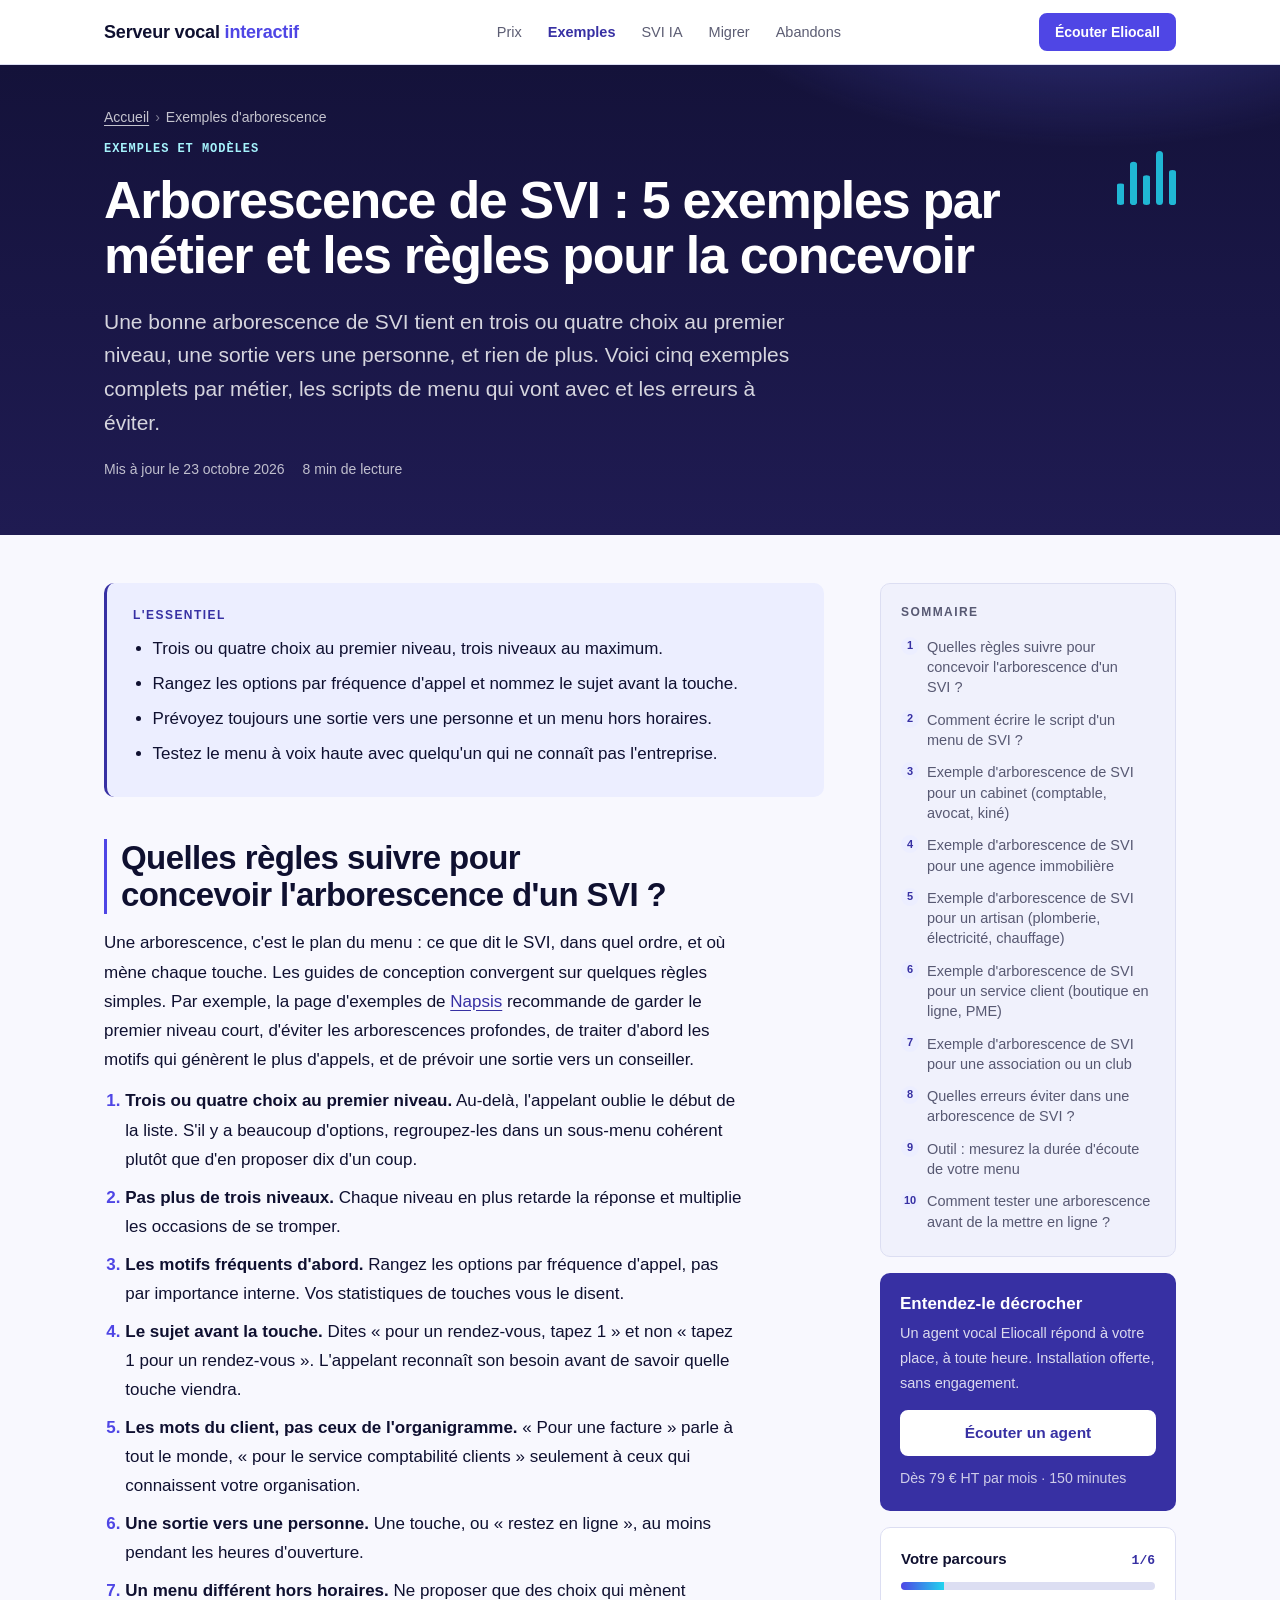
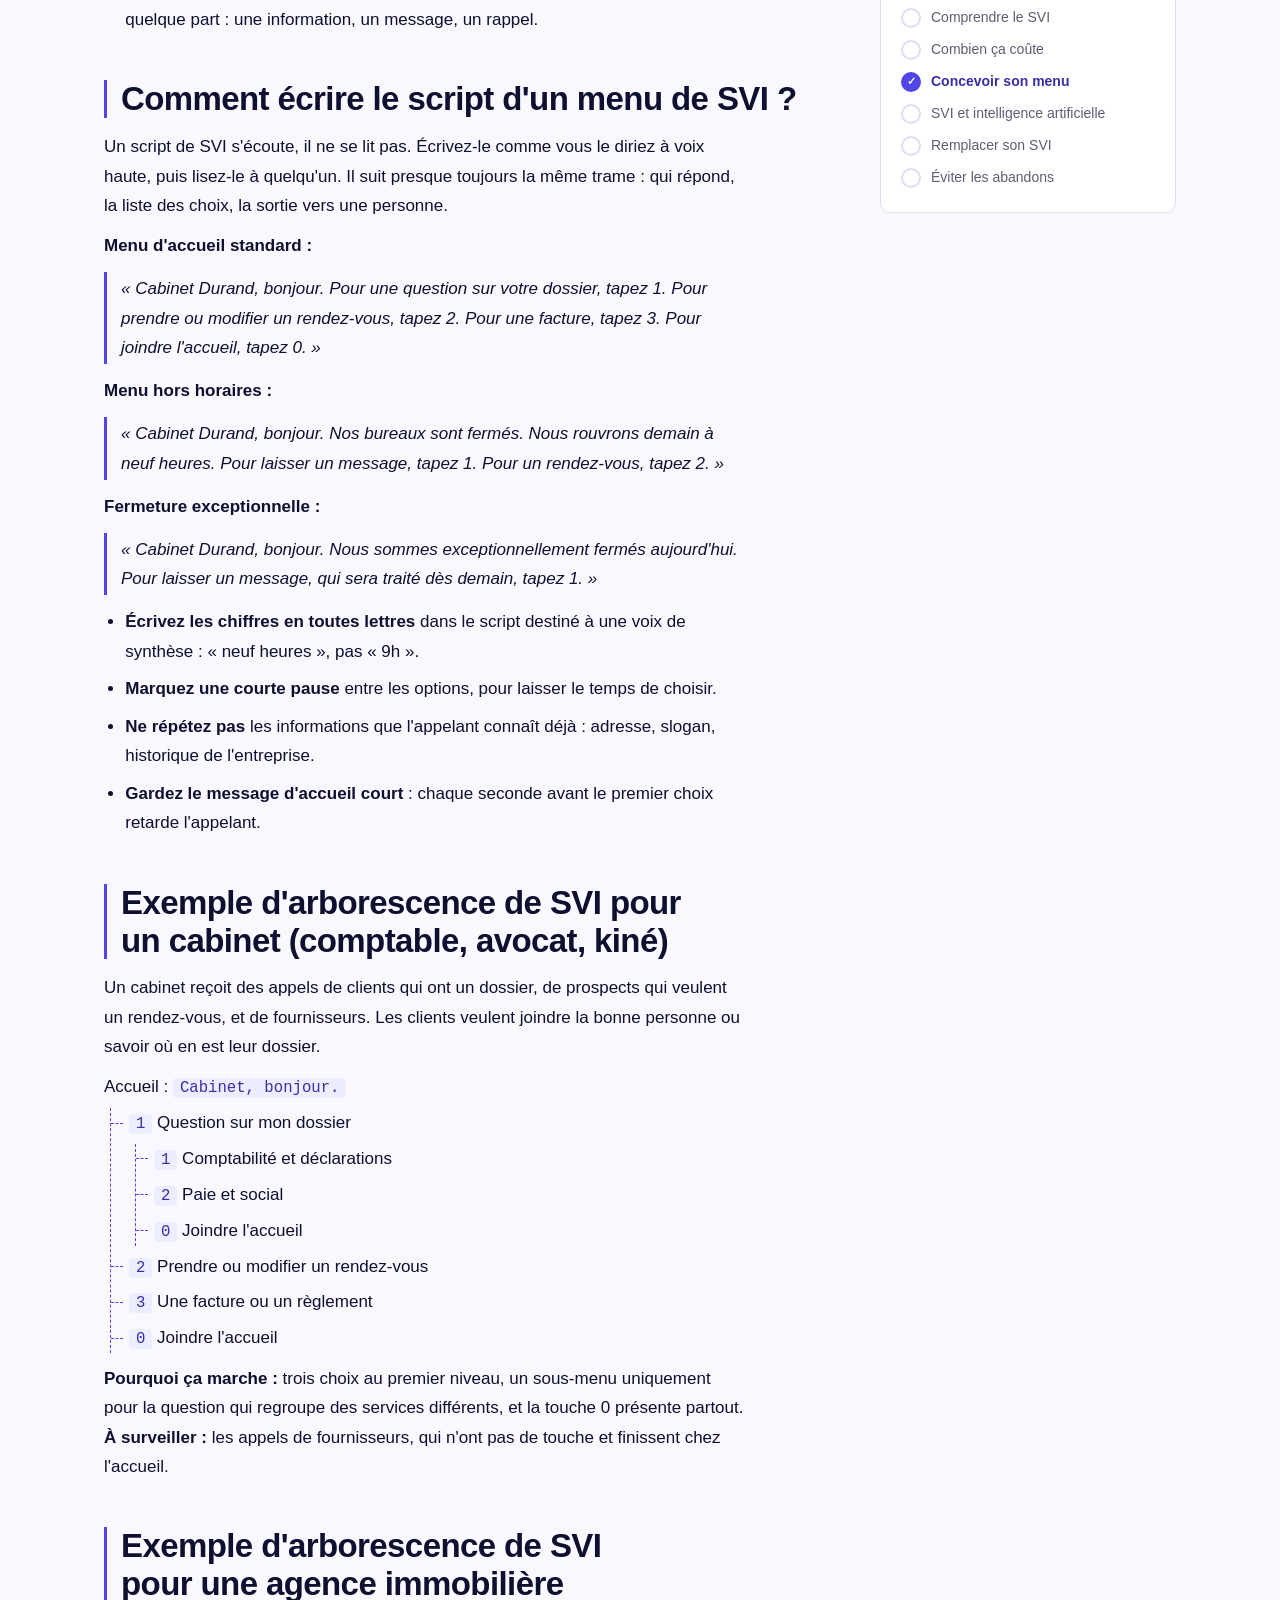
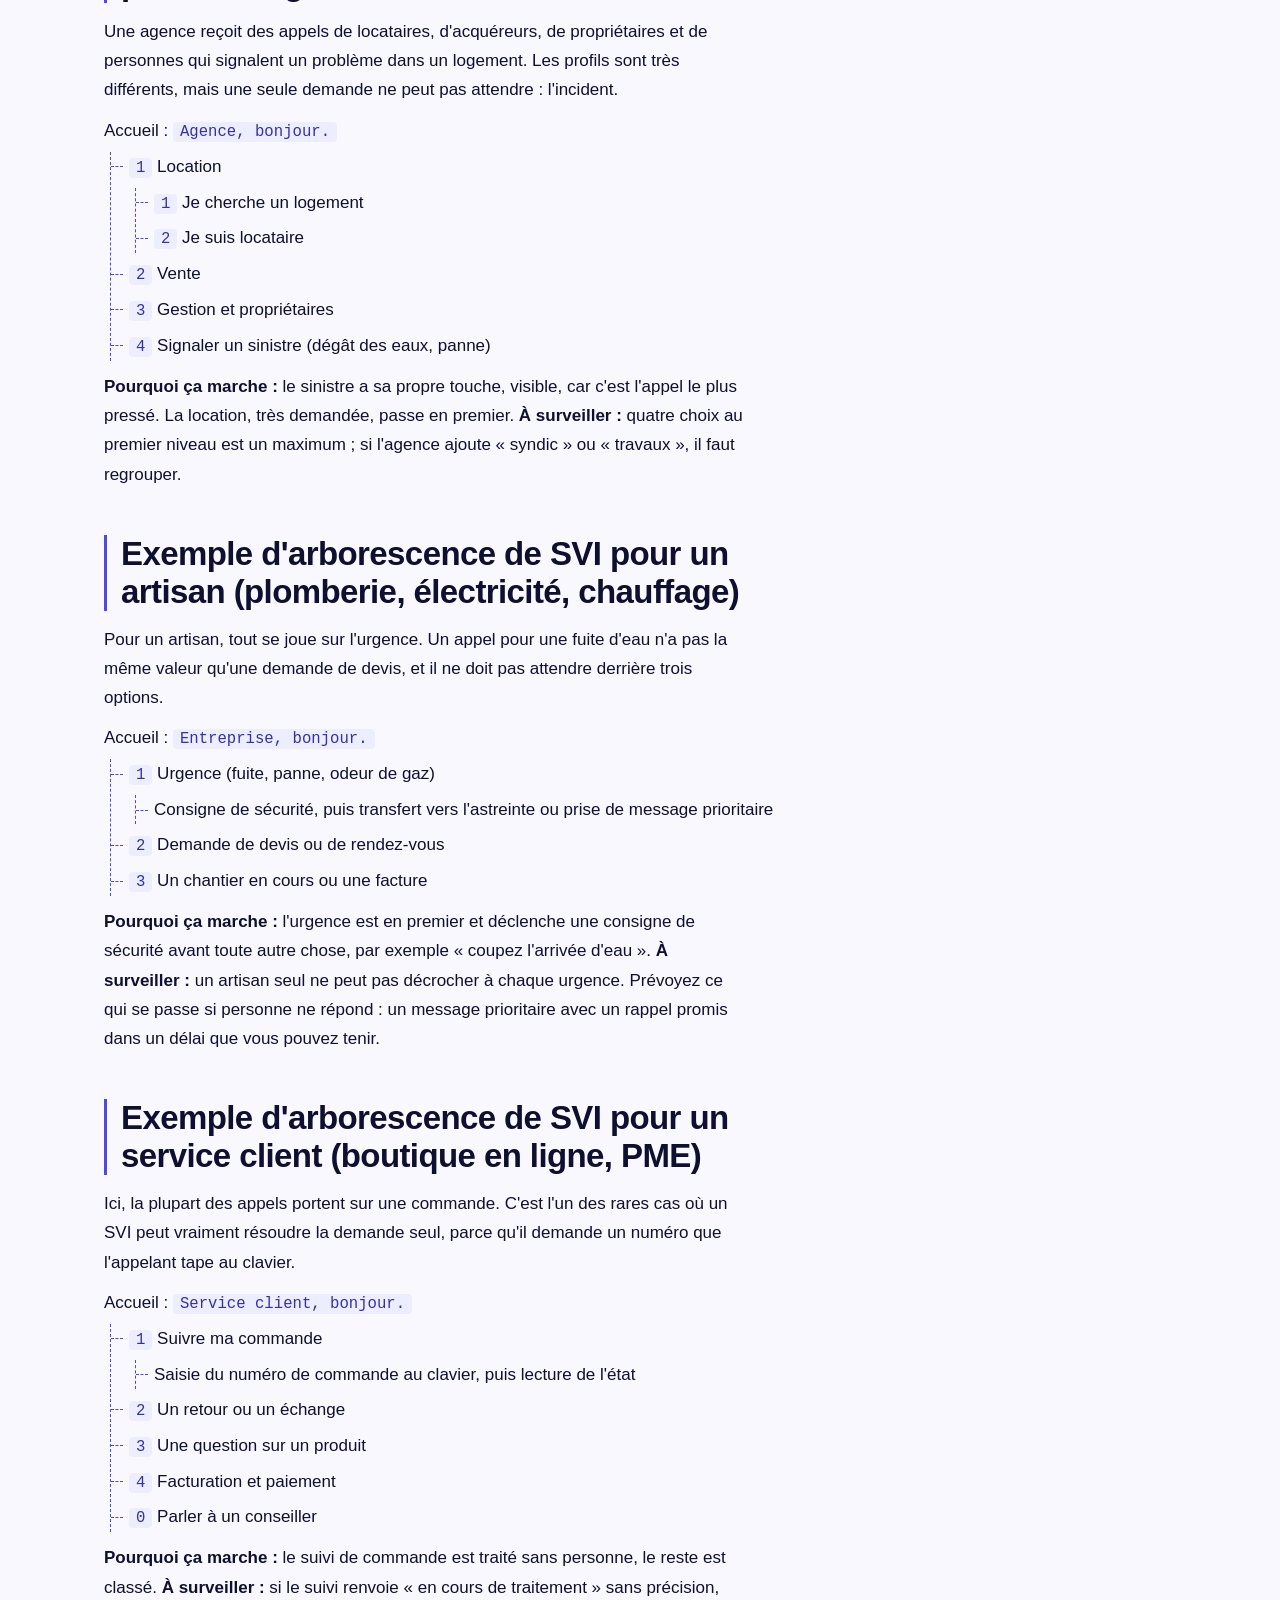
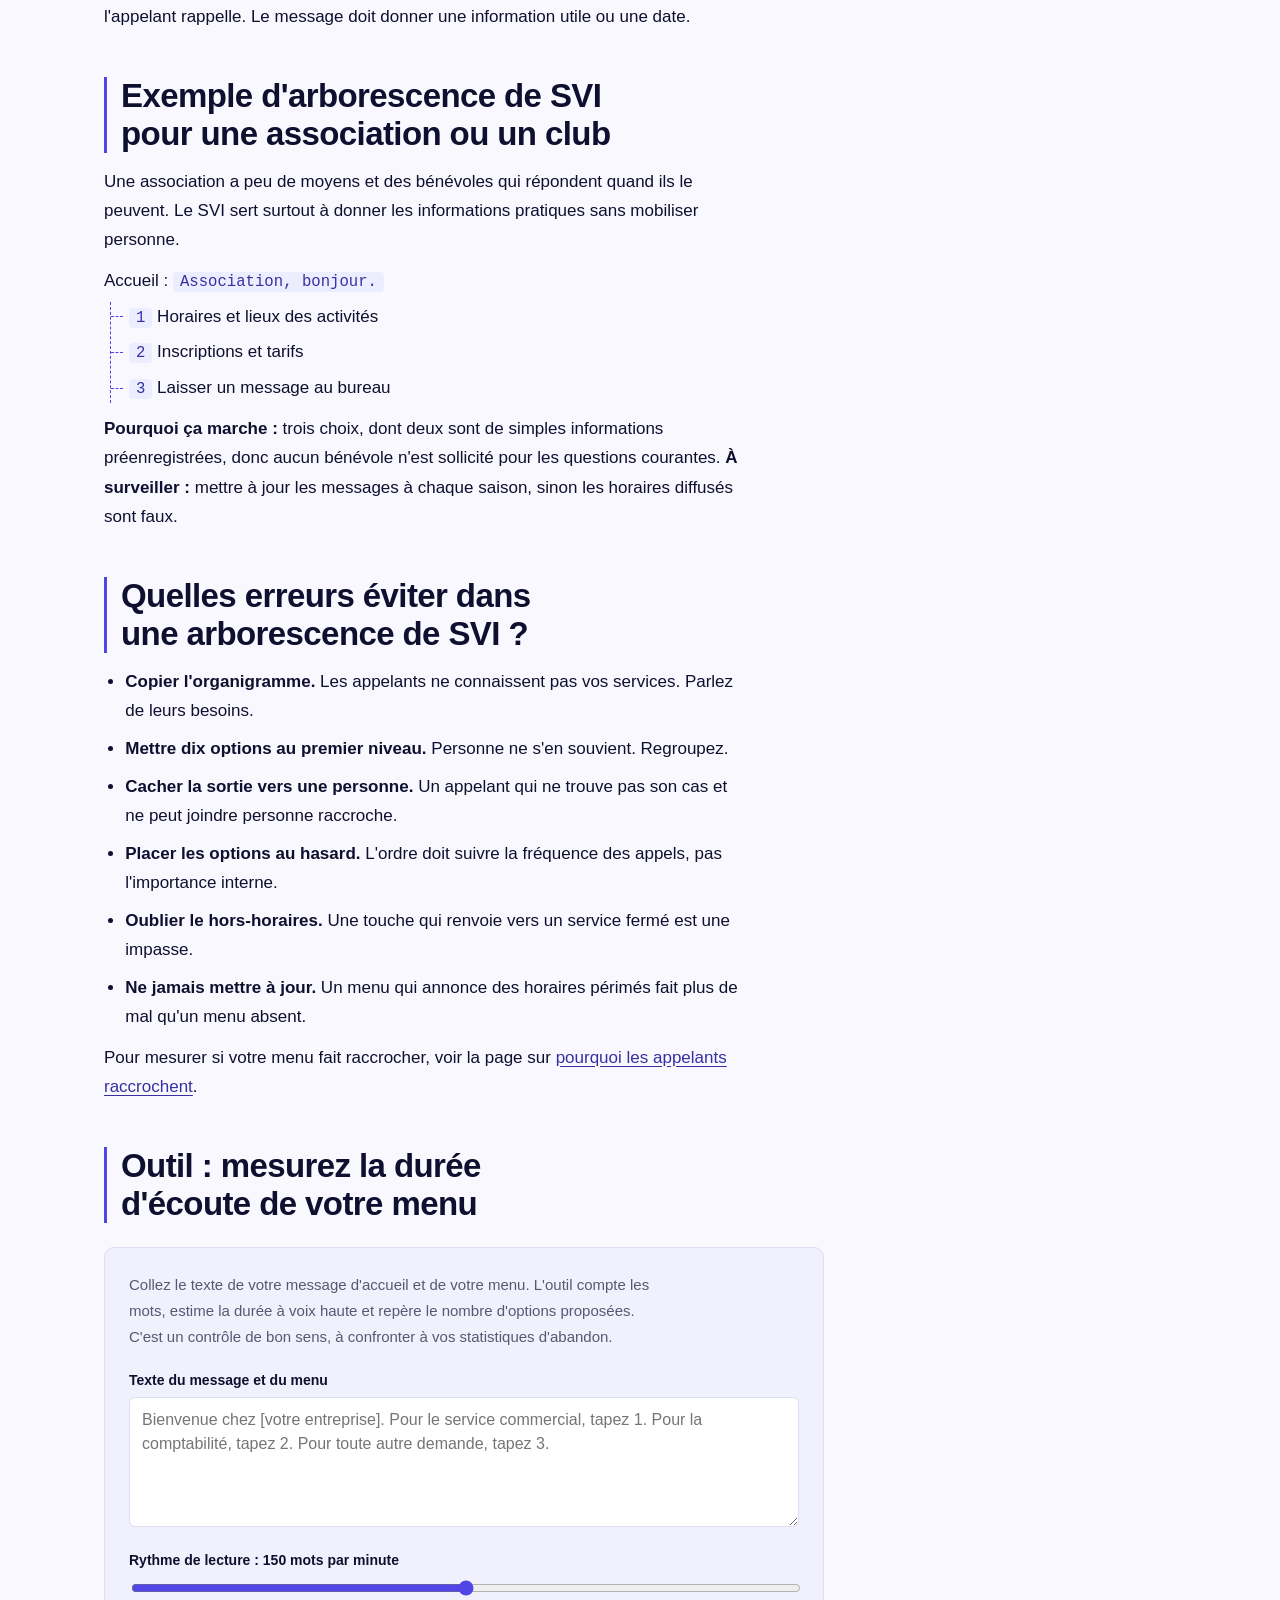
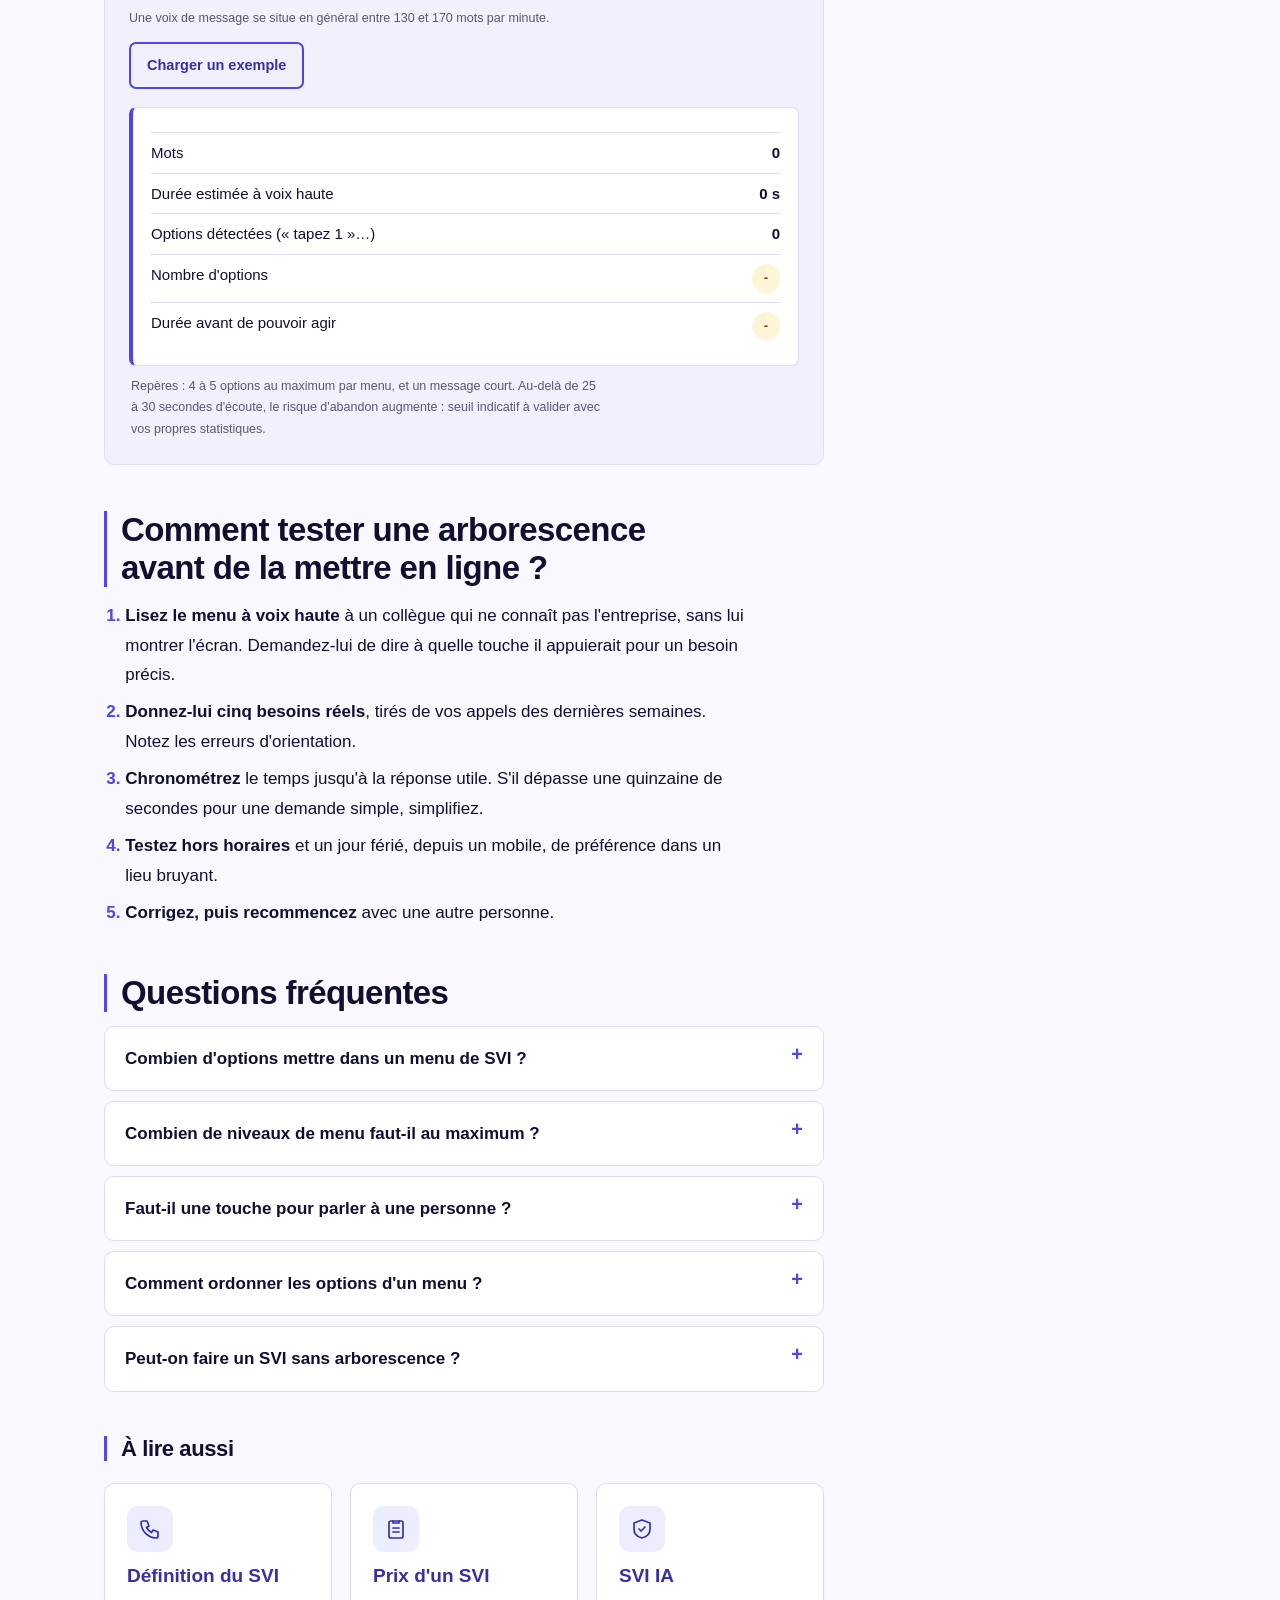
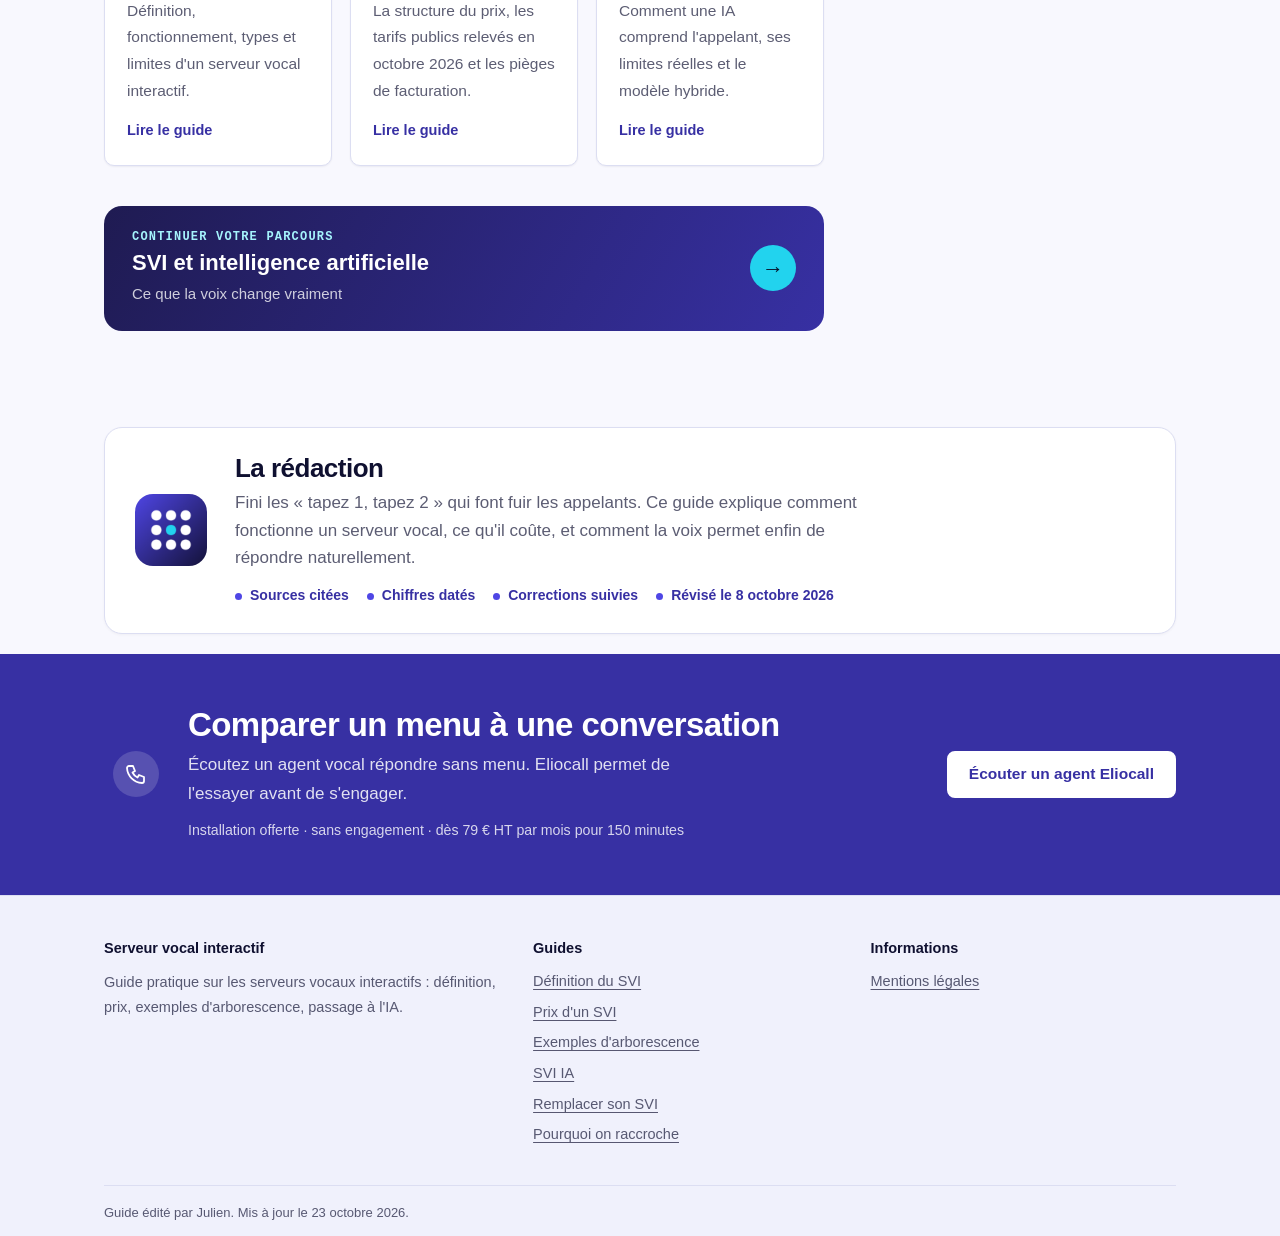
==== commit dcd25c0b: "Auto-update date 23 octobre 2026" ====
--- a/arborescence-svi-exemples/index.html
+++ b/arborescence-svi-exemples/index.html
@@ -26,7 +26,7 @@
 
 <meta http-equiv="Content-Security-Policy" content="default-src 'self'; script-src 'self' 'unsafe-inline'; style-src 'self' 'unsafe-inline'; img-src 'self' data:; base-uri 'self'; form-action 'none'">
 <meta name="referrer" content="strict-origin-when-cross-origin">
-<script type="application/ld+json">{"@context": "https://schema.org", "@graph": [{"@type": "BreadcrumbList", "itemListElement": [{"@type": "ListItem", "position": 1, "name": "Accueil", "item": "https://serveur-vocal-interactif.fr/"}, {"@type": "ListItem", "position": 2, "name": "Exemples d'arborescence", "item": "https://serveur-vocal-interactif.fr/arborescence-svi-exemples/"}]}, {"@type": "Article", "headline": "Arborescence de SVI : 5 exemples par métier et les règles pour la concevoir", "description": "Cinq exemples d'arborescence de SVI par métier (cabinet, agence, artisan, service client, association), les règles de conception et des scripts de menu.", "inLanguage": "fr-FR", "datePublished": "2026-10-05", "dateModified": "2026-10-22", "mainEntityOfPage": "https://serveur-vocal-interactif.fr/arborescence-svi-exemples/", "author": {"@type": "Organization", "name": "Serveur vocal interactif", "url": "https://serveur-vocal-interactif.fr"}, "publisher": {"@type": "Organization", "name": "Serveur vocal interactif", "url": "https://serveur-vocal-interactif.fr"}}, {"@type": "FAQPage", "mainEntity": [{"@type": "Question", "name": "Combien d'options mettre dans un menu de SVI ?", "acceptedAnswer": {"@type": "Answer", "text": "Trois ou quatre au premier niveau, cinq au maximum. Si vous avez davantage de sujets, regroupez-les dans un sous-menu cohérent. Les guides de conception convergent sur ce point."}}, {"@type": "Question", "name": "Combien de niveaux de menu faut-il au maximum ?", "acceptedAnswer": {"@type": "Answer", "text": "Trois au plus, et deux si possible. Chaque niveau retarde la réponse et augmente le risque d'erreur."}}, {"@type": "Question", "name": "Faut-il une touche pour parler à une personne ?", "acceptedAnswer": {"@type": "Answer", "text": "Oui, au moins aux heures d'ouverture. La touche 0 est la plus répandue, ou l'attente en ligne. Sans cette sortie, les appelants dont le cas n'est pas prévu raccrochent."}}, {"@type": "Question", "name": "Comment ordonner les options d'un menu ?", "acceptedAnswer": {"@type": "Answer", "text": "Par fréquence d'appel : l'option la plus demandée en premier. Vos statistiques de touches ou, à défaut, vos derniers appels donnent l'ordre réel."}}, {"@type": "Question", "name": "Peut-on faire un SVI sans arborescence ?", "acceptedAnswer": {"@type": "Answer", "text": "Oui, avec un agent vocal conversationnel : l'appelant dit ce qu'il veut et l'IA comprend. Il faut alors des règles précises et des tests. Voir la page sur le SVI IA."}}]}]}</script>
+<script type="application/ld+json">{"@context": "https://schema.org", "@graph": [{"@type": "BreadcrumbList", "itemListElement": [{"@type": "ListItem", "position": 1, "name": "Accueil", "item": "https://serveur-vocal-interactif.fr/"}, {"@type": "ListItem", "position": 2, "name": "Exemples d'arborescence", "item": "https://serveur-vocal-interactif.fr/arborescence-svi-exemples/"}]}, {"@type": "Article", "headline": "Arborescence de SVI : 5 exemples par métier et les règles pour la concevoir", "description": "Cinq exemples d'arborescence de SVI par métier (cabinet, agence, artisan, service client, association), les règles de conception et des scripts de menu.", "inLanguage": "fr-FR", "datePublished": "2026-10-05", "dateModified": "2026-10-23", "mainEntityOfPage": "https://serveur-vocal-interactif.fr/arborescence-svi-exemples/", "author": {"@type": "Organization", "name": "Serveur vocal interactif", "url": "https://serveur-vocal-interactif.fr"}, "publisher": {"@type": "Organization", "name": "Serveur vocal interactif", "url": "https://serveur-vocal-interactif.fr"}}, {"@type": "FAQPage", "mainEntity": [{"@type": "Question", "name": "Combien d'options mettre dans un menu de SVI ?", "acceptedAnswer": {"@type": "Answer", "text": "Trois ou quatre au premier niveau, cinq au maximum. Si vous avez davantage de sujets, regroupez-les dans un sous-menu cohérent. Les guides de conception convergent sur ce point."}}, {"@type": "Question", "name": "Combien de niveaux de menu faut-il au maximum ?", "acceptedAnswer": {"@type": "Answer", "text": "Trois au plus, et deux si possible. Chaque niveau retarde la réponse et augmente le risque d'erreur."}}, {"@type": "Question", "name": "Faut-il une touche pour parler à une personne ?", "acceptedAnswer": {"@type": "Answer", "text": "Oui, au moins aux heures d'ouverture. La touche 0 est la plus répandue, ou l'attente en ligne. Sans cette sortie, les appelants dont le cas n'est pas prévu raccrochent."}}, {"@type": "Question", "name": "Comment ordonner les options d'un menu ?", "acceptedAnswer": {"@type": "Answer", "text": "Par fréquence d'appel : l'option la plus demandée en premier. Vos statistiques de touches ou, à défaut, vos derniers appels donnent l'ordre réel."}}, {"@type": "Question", "name": "Peut-on faire un SVI sans arborescence ?", "acceptedAnswer": {"@type": "Answer", "text": "Oui, avec un agent vocal conversationnel : l'appelant dit ce qu'il veut et l'IA comprend. Il faut alors des règles précises et des tests. Voir la page sur le SVI IA."}}]}]}</script>
 <link rel="stylesheet" href="/style.css">
 <script>(function(){var d=document.documentElement;if(window.matchMedia&&matchMedia("(prefers-reduced-motion: reduce)").matches)return;d.classList.add("s-js");setTimeout(function(){if(!window.__rvok)d.classList.add("s-show")},3500)})();</script>
 </head>
@@ -35,7 +35,7 @@
 <div class="s-rdp" id="rdp" aria-hidden="true"><i></i></div>
 <header class="s-top"><div class="s-wrap"><a class="s-brand" href="/">Serveur vocal <span>interactif</span></a><nav class="s-nav" aria-label="Navigation"><a href="/prix-serveur-vocal-interactif/">Prix</a><a href="/arborescence-svi-exemples/" class="s-cur">Exemples</a><a href="/svi-ia-agent-vocal/">SVI IA</a><a href="/remplacer-son-svi/">Migrer</a><a href="/pourquoi-les-appelants-raccrochent/">Abandons</a></nav><a class="s-btn s-small" href="https://eliocall.com/?utm_source=serveur-vocal-interactif&amp;utm_medium=guide&amp;utm_campaign=header" rel="nofollow sponsored noopener">Écouter Eliocall</a></div></header>
 <main id="contenu">
-<div class="s-page-head"><div class="s-wrap"><div class="s-eq" aria-hidden="true"><i></i><i></i><i></i><i></i><i></i></div><div class="s-crumbs"><a href="/">Accueil</a><i>›</i>Exemples d'arborescence</div><div class="s-kicker">Exemples et modèles</div><h1>Arborescence de SVI&nbsp;: 5 exemples par métier et les règles pour la concevoir</h1><p class="s-lead">Une bonne arborescence de SVI tient en trois ou quatre choix au premier niveau, une sortie vers une personne, et rien de plus. Voici cinq exemples complets par métier, les scripts de menu qui vont avec et les erreurs à éviter.</p><div class="s-meta"><span>Mis à jour le 22 octobre 2026</span><span>8 min de lecture</span></div></div></div>
+<div class="s-page-head"><div class="s-wrap"><div class="s-eq" aria-hidden="true"><i></i><i></i><i></i><i></i><i></i></div><div class="s-crumbs"><a href="/">Accueil</a><i>›</i>Exemples d'arborescence</div><div class="s-kicker">Exemples et modèles</div><h1>Arborescence de SVI&nbsp;: 5 exemples par métier et les règles pour la concevoir</h1><p class="s-lead">Une bonne arborescence de SVI tient en trois ou quatre choix au premier niveau, une sortie vers une personne, et rien de plus. Voici cinq exemples complets par métier, les scripts de menu qui vont avec et les erreurs à éviter.</p><div class="s-meta"><span>Mis à jour le 23 octobre 2026</span><span>8 min de lecture</span></div></div></div>
 <div class="s-wrap s-layout"><article class="s-doc"><div class="s-summary"><b>L'essentiel</b><ul><li>Trois ou quatre choix au premier niveau, trois niveaux au maximum.</li><li>Rangez les options par fréquence d'appel et nommez le sujet avant la touche.</li><li>Prévoyez toujours une sortie vers une personne et un menu hors horaires.</li><li>Testez le menu à voix haute avec quelqu'un qui ne connaît pas l'entreprise.</li></ul></div><section id="quelles-regles-suivre-pour-concevoir-l-arboresce" class="s-rv"><h2>Quelles règles suivre pour concevoir l'arborescence d'un SVI&nbsp;?</h2>
 <p>Une arborescence, c'est le plan du menu&nbsp;: ce que dit le SVI, dans quel ordre, et où mène chaque touche. Les guides de conception convergent sur quelques règles simples. Par exemple, la page d'exemples de <a href="https://www.napsis.fr/actualite/serveur-vocal-interactif-exemple/" rel="noopener">Napsis</a> recommande de garder le premier niveau court, d'éviter les arborescences profondes, de traiter d'abord les motifs qui génèrent le plus d'appels, et de prévoir une sortie vers un conseiller.</p>
 <ol class="s-rules">
@@ -168,7 +168,7 @@
 <section class="s-rdn" id="redaction"><div class="s-wrap"><div class="s-rdc"><img class="s-rdm" src="/icon-192.png" alt="" width="72" height="72" loading="lazy" decoding="async"><div><h2>La rédaction</h2><p>Fini les «&nbsp;tapez 1, tapez 2&nbsp;» qui font fuir les appelants. Ce guide explique comment fonctionne un serveur vocal, ce qu'il coûte, et comment la voix permet enfin de répondre naturellement.</p><ul><li>Sources citées</li><li>Chiffres datés</li><li>Corrections suivies</li><li>Révisé le 8 octobre 2026</li></ul></div></div></div></section>
 <div class="s-band"><div class="s-wrap"><div><div class="s-rg" aria-hidden="true"><span></span><span></span><span></span><b><svg viewBox="0 0 24 24" width="24" height="24" fill="none" stroke="#fff" stroke-width="1.8" stroke-linecap="round" stroke-linejoin="round"><path d="M5 4h4l2 5-2.5 1.5a11 11 0 0 0 5 5L15 13l5 2v4a2 2 0 0 1-2 2A16 16 0 0 1 3 6a2 2 0 0 1 2-2z"/></svg></b></div><div><h2>Comparer un menu à une conversation</h2><p>Écoutez un agent vocal répondre sans menu. Eliocall permet de l'essayer avant de s'engager.</p><small style="display:block;margin-top:10px;opacity:.8">Installation offerte · sans engagement · dès 79 € HT par mois pour 150 minutes</small></div></div><a class="s-btn" href="https://eliocall.com/?utm_source=serveur-vocal-interactif&amp;utm_medium=guide&amp;utm_campaign=svi-exemples" rel="nofollow sponsored noopener">Écouter un agent Eliocall</a></div></div>
 </main>
-<footer class="s-foot"><div class="s-wrap"><div><b>Serveur vocal <span>interactif</span></b><p>Guide pratique sur les serveurs vocaux interactifs&nbsp;: définition, prix, exemples d'arborescence, passage à l'IA.</p></div><div><b>Guides</b><ul><li><a href="/">Définition du SVI</a></li><li><a href="/prix-serveur-vocal-interactif/">Prix d'un SVI</a></li><li><a href="/arborescence-svi-exemples/">Exemples d'arborescence</a></li><li><a href="/svi-ia-agent-vocal/">SVI IA</a></li><li><a href="/remplacer-son-svi/">Remplacer son SVI</a></li><li><a href="/pourquoi-les-appelants-raccrochent/">Pourquoi on raccroche</a></li></ul></div><div><b>Informations</b><ul><li><a href="/mentions-legales/">Mentions légales</a></li></ul></div><div class="s-small">Guide édité par Julien. Mis à jour le 22 octobre 2026.</div></div></footer>
+<footer class="s-foot"><div class="s-wrap"><div><b>Serveur vocal <span>interactif</span></b><p>Guide pratique sur les serveurs vocaux interactifs&nbsp;: définition, prix, exemples d'arborescence, passage à l'IA.</p></div><div><b>Guides</b><ul><li><a href="/">Définition du SVI</a></li><li><a href="/prix-serveur-vocal-interactif/">Prix d'un SVI</a></li><li><a href="/arborescence-svi-exemples/">Exemples d'arborescence</a></li><li><a href="/svi-ia-agent-vocal/">SVI IA</a></li><li><a href="/remplacer-son-svi/">Remplacer son SVI</a></li><li><a href="/pourquoi-les-appelants-raccrochent/">Pourquoi on raccroche</a></li></ul></div><div><b>Informations</b><ul><li><a href="/mentions-legales/">Mentions légales</a></li></ul></div><div class="s-small">Guide édité par Julien. Mis à jour le 23 octobre 2026.</div></div></footer>
 <script>(function(){var P="s-",d=document;if(window.matchMedia&&matchMedia("(prefers-reduced-motion: reduce)").matches)return;window.__rvok=1;
 var rd=d.getElementById("rdp"),bar=rd&&rd.firstElementChild,top=d.querySelector("."+P+"top"),tk=false;
 function onS(){tk=false;var h=d.documentElement,max=h.scrollHeight-h.clientHeight,y=window.pageYOffset||h.scrollTop;if(bar&&max>0)bar.style.transform="scaleX("+Math.min(1,y/max)+")";if(top){if(y>8)top.classList.add(P+"sc");else top.classList.remove(P+"sc")}}
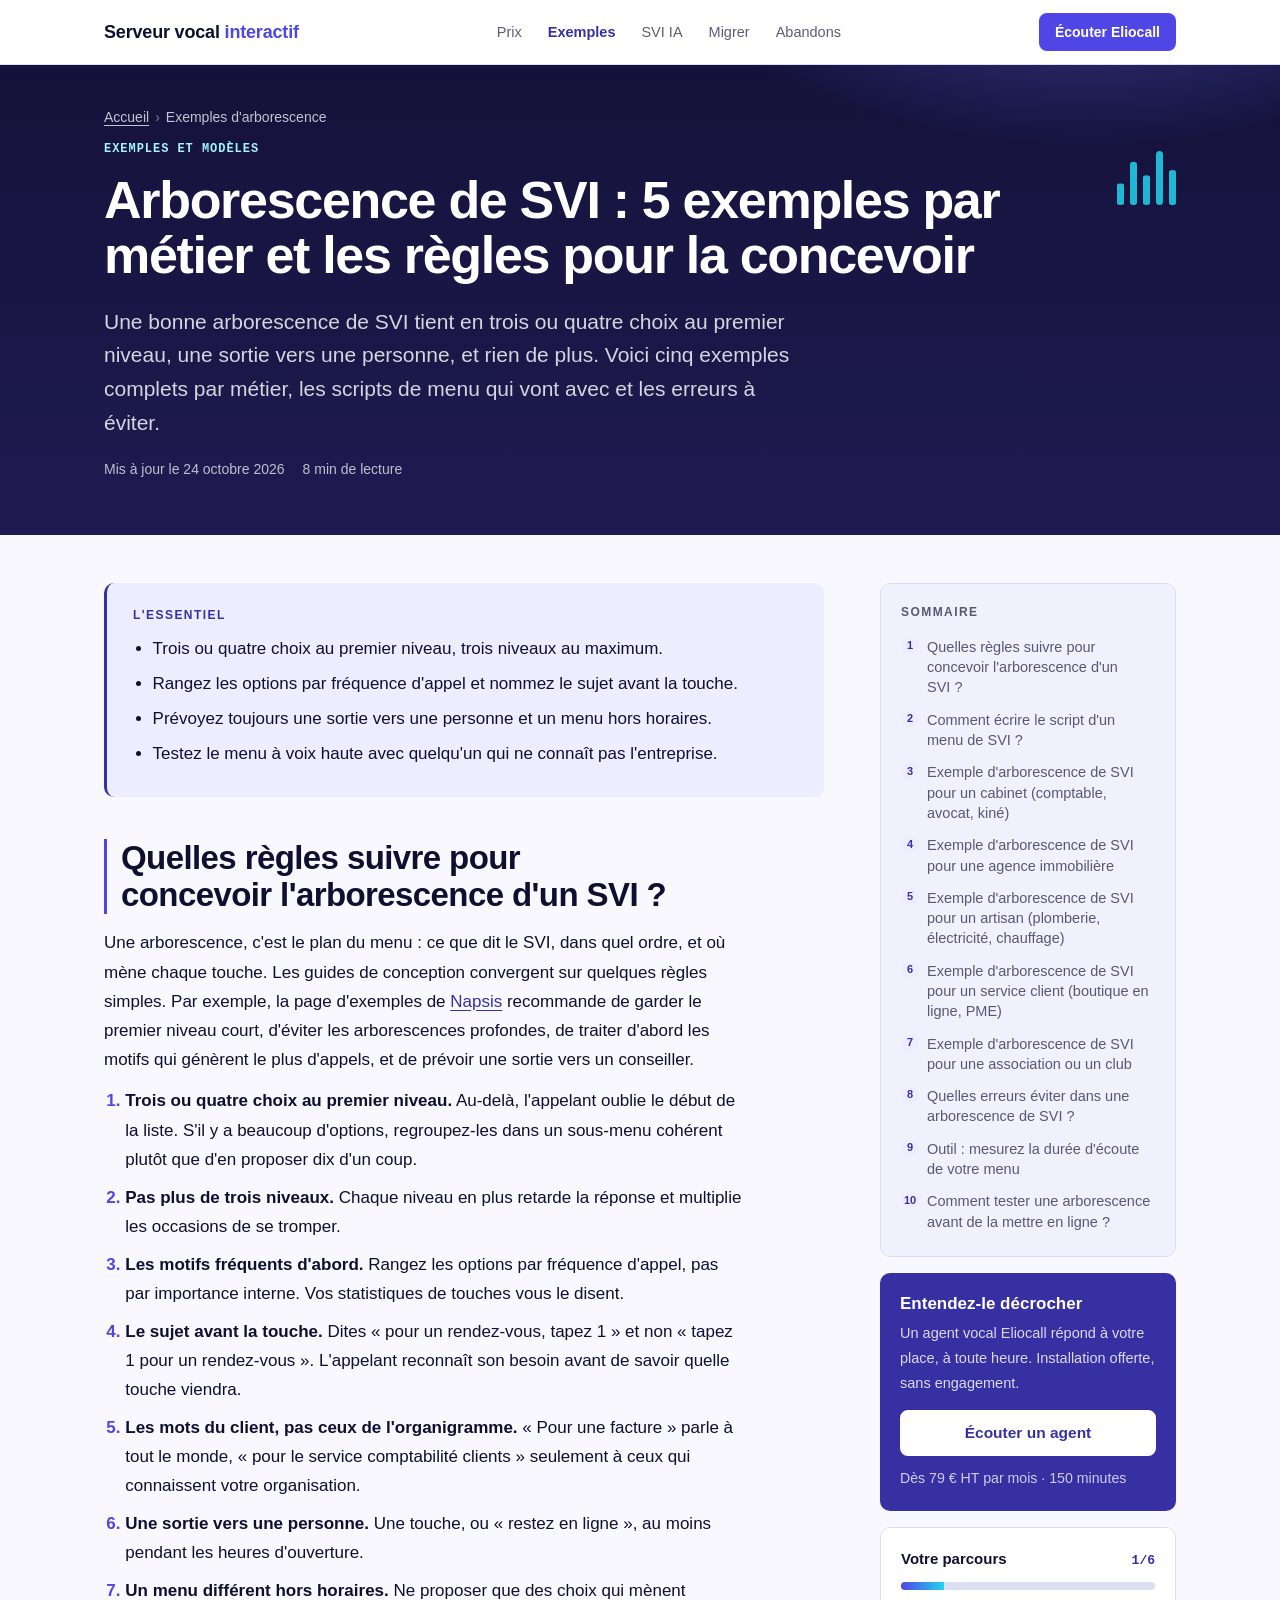
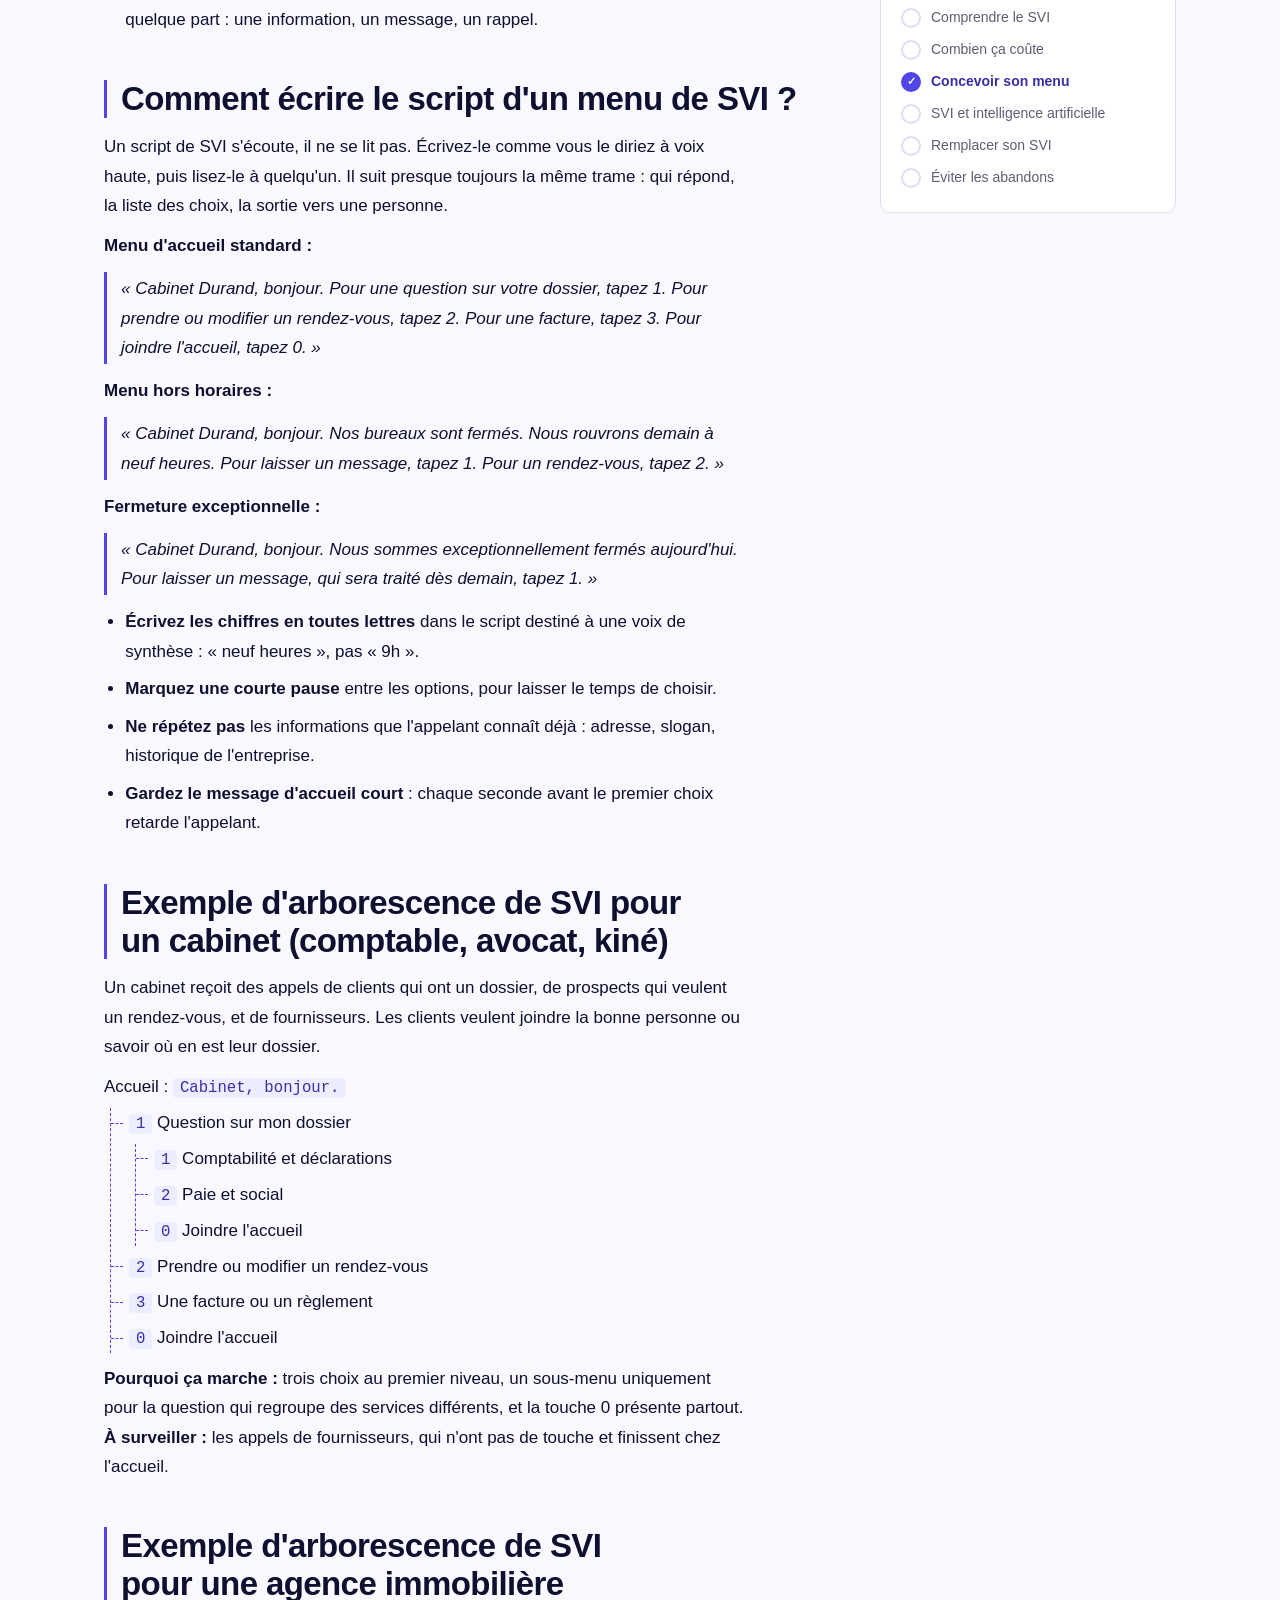
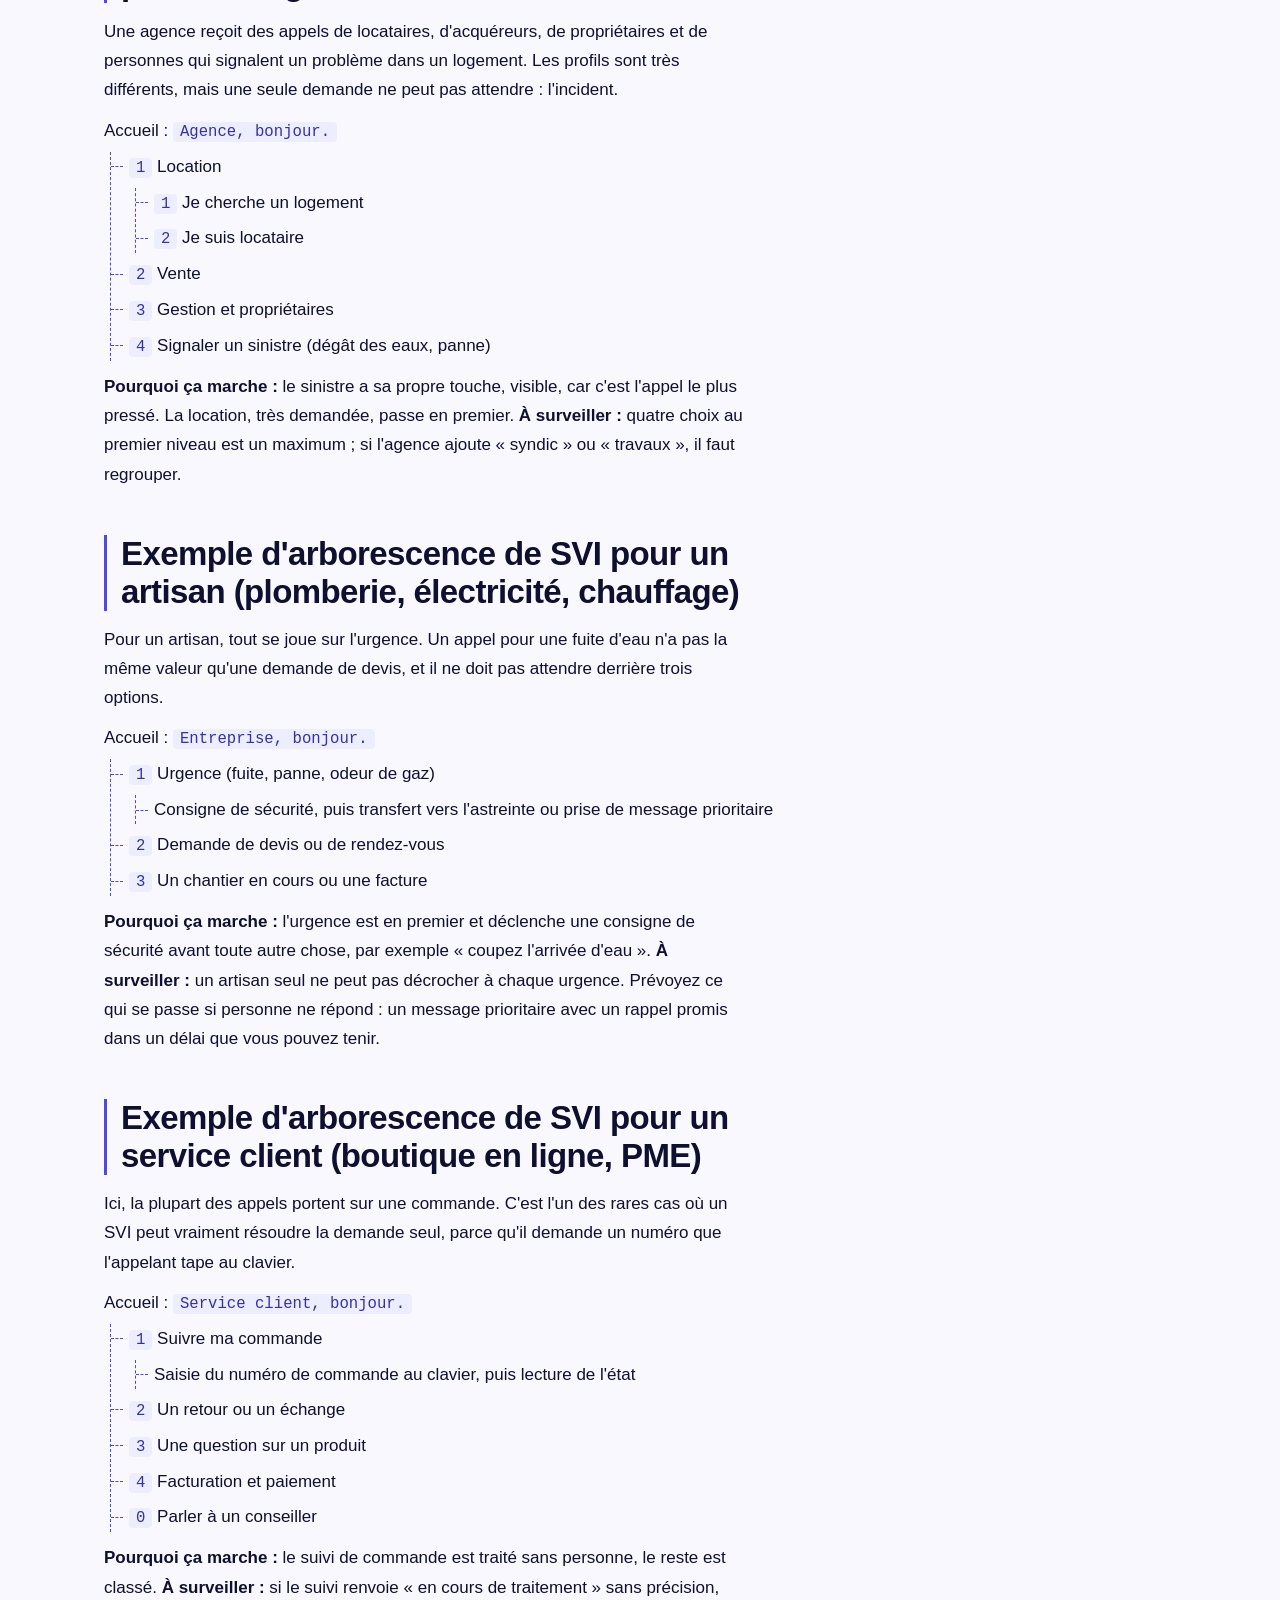
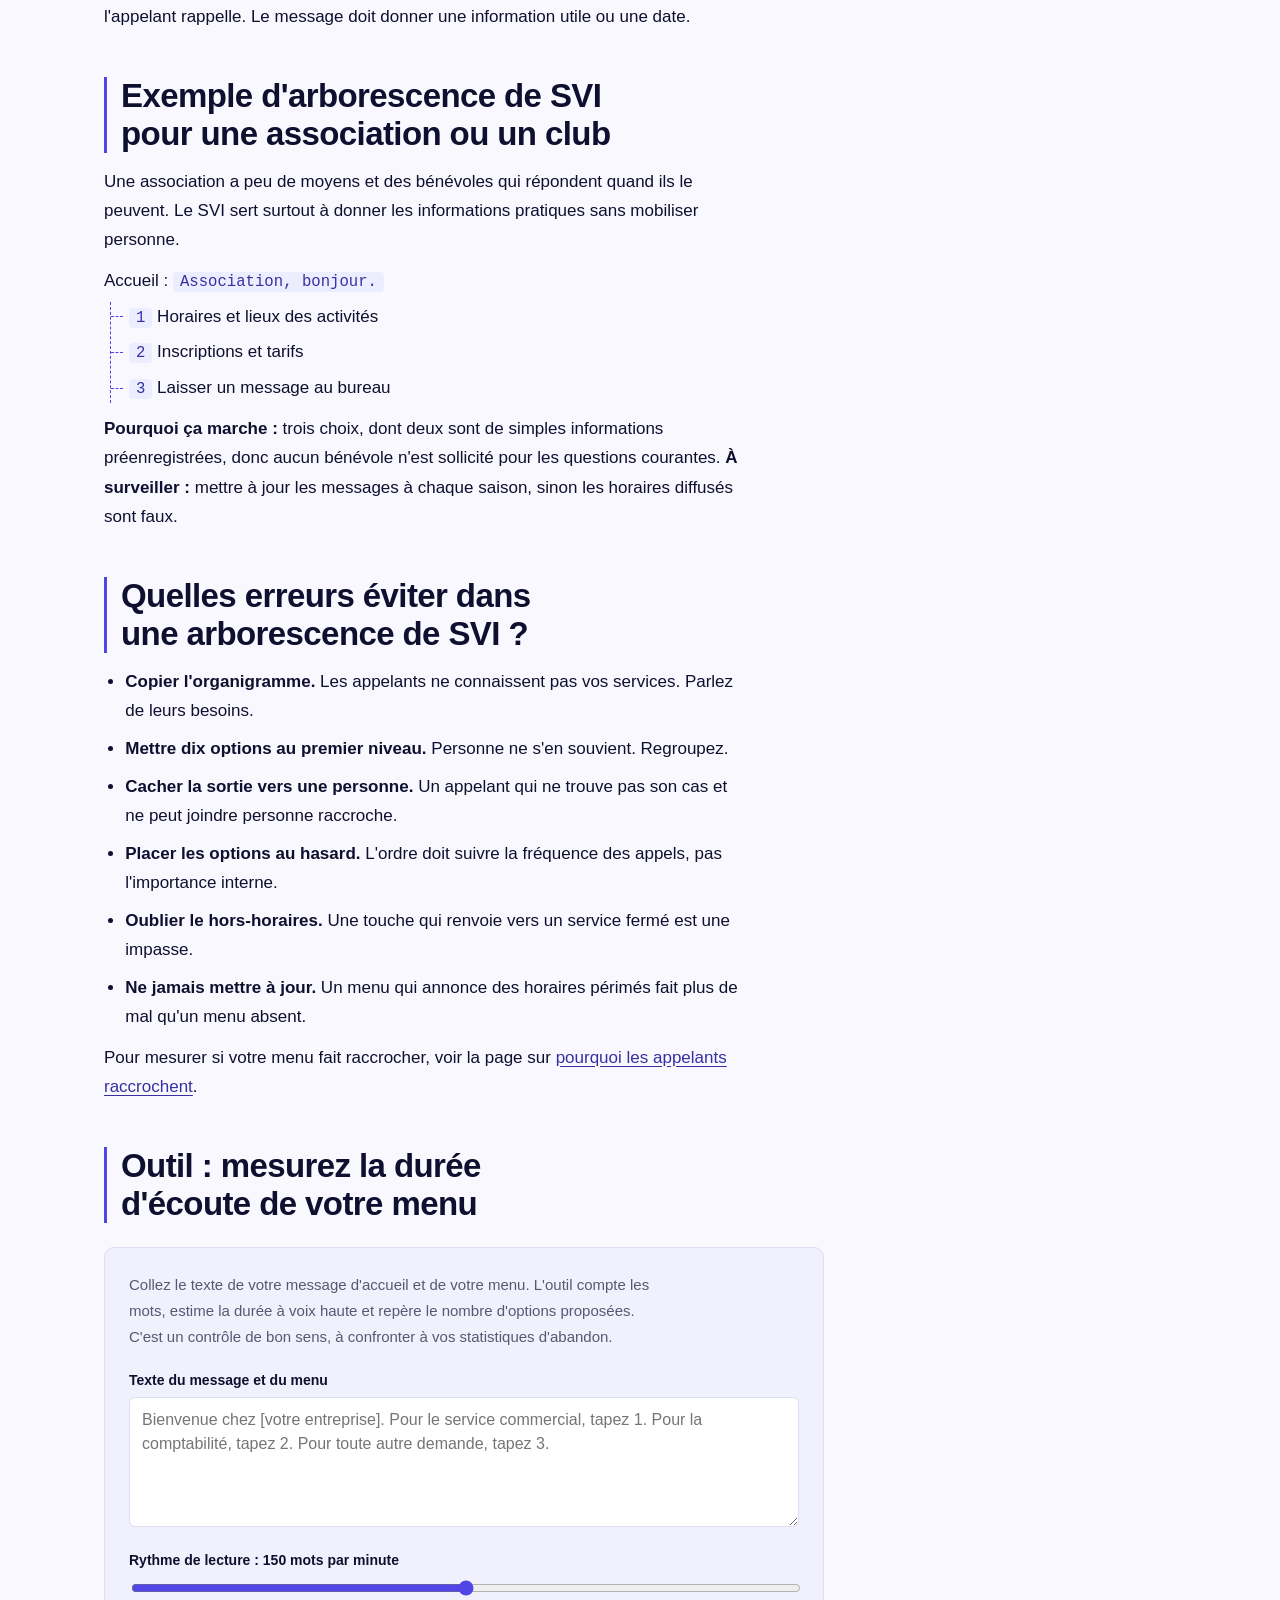
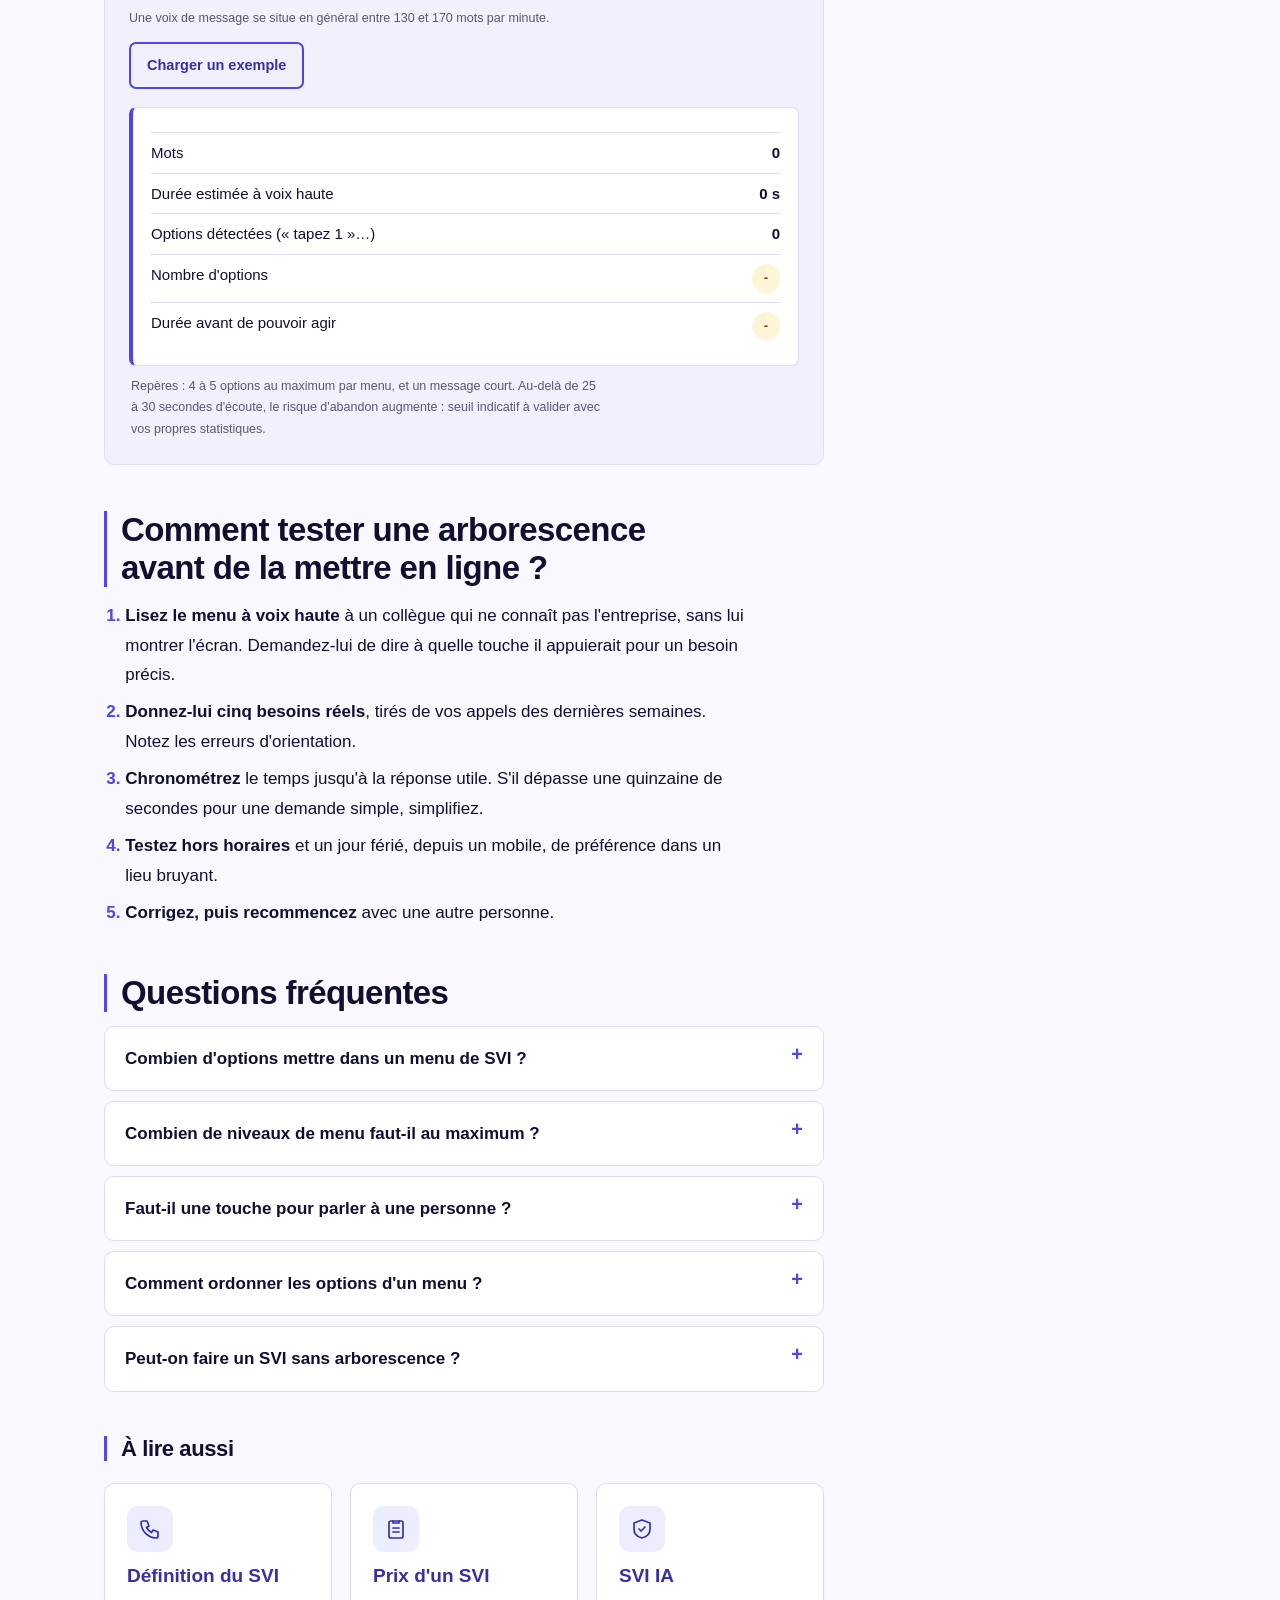
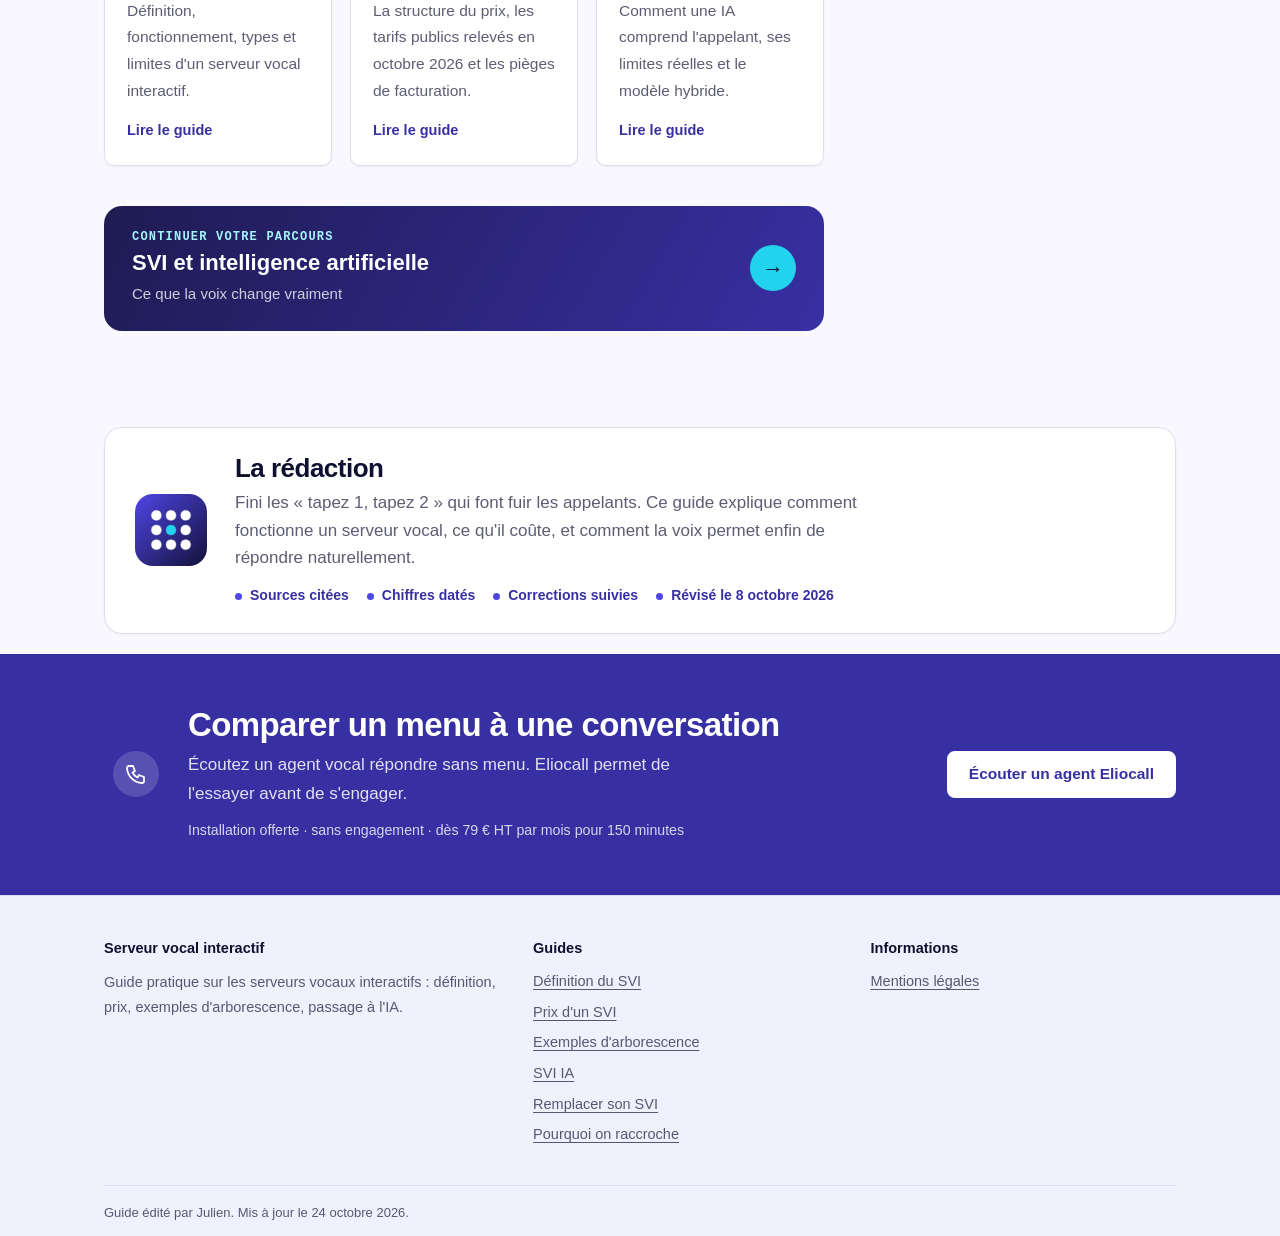
==== commit 6a3bb0d9: "Auto-update date 24 octobre 2026" ====
--- a/arborescence-svi-exemples/index.html
+++ b/arborescence-svi-exemples/index.html
@@ -26,7 +26,7 @@
 
 <meta http-equiv="Content-Security-Policy" content="default-src 'self'; script-src 'self' 'unsafe-inline'; style-src 'self' 'unsafe-inline'; img-src 'self' data:; base-uri 'self'; form-action 'none'">
 <meta name="referrer" content="strict-origin-when-cross-origin">
-<script type="application/ld+json">{"@context": "https://schema.org", "@graph": [{"@type": "BreadcrumbList", "itemListElement": [{"@type": "ListItem", "position": 1, "name": "Accueil", "item": "https://serveur-vocal-interactif.fr/"}, {"@type": "ListItem", "position": 2, "name": "Exemples d'arborescence", "item": "https://serveur-vocal-interactif.fr/arborescence-svi-exemples/"}]}, {"@type": "Article", "headline": "Arborescence de SVI : 5 exemples par métier et les règles pour la concevoir", "description": "Cinq exemples d'arborescence de SVI par métier (cabinet, agence, artisan, service client, association), les règles de conception et des scripts de menu.", "inLanguage": "fr-FR", "datePublished": "2026-10-05", "dateModified": "2026-10-23", "mainEntityOfPage": "https://serveur-vocal-interactif.fr/arborescence-svi-exemples/", "author": {"@type": "Organization", "name": "Serveur vocal interactif", "url": "https://serveur-vocal-interactif.fr"}, "publisher": {"@type": "Organization", "name": "Serveur vocal interactif", "url": "https://serveur-vocal-interactif.fr"}}, {"@type": "FAQPage", "mainEntity": [{"@type": "Question", "name": "Combien d'options mettre dans un menu de SVI ?", "acceptedAnswer": {"@type": "Answer", "text": "Trois ou quatre au premier niveau, cinq au maximum. Si vous avez davantage de sujets, regroupez-les dans un sous-menu cohérent. Les guides de conception convergent sur ce point."}}, {"@type": "Question", "name": "Combien de niveaux de menu faut-il au maximum ?", "acceptedAnswer": {"@type": "Answer", "text": "Trois au plus, et deux si possible. Chaque niveau retarde la réponse et augmente le risque d'erreur."}}, {"@type": "Question", "name": "Faut-il une touche pour parler à une personne ?", "acceptedAnswer": {"@type": "Answer", "text": "Oui, au moins aux heures d'ouverture. La touche 0 est la plus répandue, ou l'attente en ligne. Sans cette sortie, les appelants dont le cas n'est pas prévu raccrochent."}}, {"@type": "Question", "name": "Comment ordonner les options d'un menu ?", "acceptedAnswer": {"@type": "Answer", "text": "Par fréquence d'appel : l'option la plus demandée en premier. Vos statistiques de touches ou, à défaut, vos derniers appels donnent l'ordre réel."}}, {"@type": "Question", "name": "Peut-on faire un SVI sans arborescence ?", "acceptedAnswer": {"@type": "Answer", "text": "Oui, avec un agent vocal conversationnel : l'appelant dit ce qu'il veut et l'IA comprend. Il faut alors des règles précises et des tests. Voir la page sur le SVI IA."}}]}]}</script>
+<script type="application/ld+json">{"@context": "https://schema.org", "@graph": [{"@type": "BreadcrumbList", "itemListElement": [{"@type": "ListItem", "position": 1, "name": "Accueil", "item": "https://serveur-vocal-interactif.fr/"}, {"@type": "ListItem", "position": 2, "name": "Exemples d'arborescence", "item": "https://serveur-vocal-interactif.fr/arborescence-svi-exemples/"}]}, {"@type": "Article", "headline": "Arborescence de SVI : 5 exemples par métier et les règles pour la concevoir", "description": "Cinq exemples d'arborescence de SVI par métier (cabinet, agence, artisan, service client, association), les règles de conception et des scripts de menu.", "inLanguage": "fr-FR", "datePublished": "2026-10-05", "dateModified": "2026-10-24", "mainEntityOfPage": "https://serveur-vocal-interactif.fr/arborescence-svi-exemples/", "author": {"@type": "Organization", "name": "Serveur vocal interactif", "url": "https://serveur-vocal-interactif.fr"}, "publisher": {"@type": "Organization", "name": "Serveur vocal interactif", "url": "https://serveur-vocal-interactif.fr"}}, {"@type": "FAQPage", "mainEntity": [{"@type": "Question", "name": "Combien d'options mettre dans un menu de SVI ?", "acceptedAnswer": {"@type": "Answer", "text": "Trois ou quatre au premier niveau, cinq au maximum. Si vous avez davantage de sujets, regroupez-les dans un sous-menu cohérent. Les guides de conception convergent sur ce point."}}, {"@type": "Question", "name": "Combien de niveaux de menu faut-il au maximum ?", "acceptedAnswer": {"@type": "Answer", "text": "Trois au plus, et deux si possible. Chaque niveau retarde la réponse et augmente le risque d'erreur."}}, {"@type": "Question", "name": "Faut-il une touche pour parler à une personne ?", "acceptedAnswer": {"@type": "Answer", "text": "Oui, au moins aux heures d'ouverture. La touche 0 est la plus répandue, ou l'attente en ligne. Sans cette sortie, les appelants dont le cas n'est pas prévu raccrochent."}}, {"@type": "Question", "name": "Comment ordonner les options d'un menu ?", "acceptedAnswer": {"@type": "Answer", "text": "Par fréquence d'appel : l'option la plus demandée en premier. Vos statistiques de touches ou, à défaut, vos derniers appels donnent l'ordre réel."}}, {"@type": "Question", "name": "Peut-on faire un SVI sans arborescence ?", "acceptedAnswer": {"@type": "Answer", "text": "Oui, avec un agent vocal conversationnel : l'appelant dit ce qu'il veut et l'IA comprend. Il faut alors des règles précises et des tests. Voir la page sur le SVI IA."}}]}]}</script>
 <link rel="stylesheet" href="/style.css">
 <script>(function(){var d=document.documentElement;if(window.matchMedia&&matchMedia("(prefers-reduced-motion: reduce)").matches)return;d.classList.add("s-js");setTimeout(function(){if(!window.__rvok)d.classList.add("s-show")},3500)})();</script>
 </head>
@@ -35,7 +35,7 @@
 <div class="s-rdp" id="rdp" aria-hidden="true"><i></i></div>
 <header class="s-top"><div class="s-wrap"><a class="s-brand" href="/">Serveur vocal <span>interactif</span></a><nav class="s-nav" aria-label="Navigation"><a href="/prix-serveur-vocal-interactif/">Prix</a><a href="/arborescence-svi-exemples/" class="s-cur">Exemples</a><a href="/svi-ia-agent-vocal/">SVI IA</a><a href="/remplacer-son-svi/">Migrer</a><a href="/pourquoi-les-appelants-raccrochent/">Abandons</a></nav><a class="s-btn s-small" href="https://eliocall.com/?utm_source=serveur-vocal-interactif&amp;utm_medium=guide&amp;utm_campaign=header" rel="nofollow sponsored noopener">Écouter Eliocall</a></div></header>
 <main id="contenu">
-<div class="s-page-head"><div class="s-wrap"><div class="s-eq" aria-hidden="true"><i></i><i></i><i></i><i></i><i></i></div><div class="s-crumbs"><a href="/">Accueil</a><i>›</i>Exemples d'arborescence</div><div class="s-kicker">Exemples et modèles</div><h1>Arborescence de SVI&nbsp;: 5 exemples par métier et les règles pour la concevoir</h1><p class="s-lead">Une bonne arborescence de SVI tient en trois ou quatre choix au premier niveau, une sortie vers une personne, et rien de plus. Voici cinq exemples complets par métier, les scripts de menu qui vont avec et les erreurs à éviter.</p><div class="s-meta"><span>Mis à jour le 23 octobre 2026</span><span>8 min de lecture</span></div></div></div>
+<div class="s-page-head"><div class="s-wrap"><div class="s-eq" aria-hidden="true"><i></i><i></i><i></i><i></i><i></i></div><div class="s-crumbs"><a href="/">Accueil</a><i>›</i>Exemples d'arborescence</div><div class="s-kicker">Exemples et modèles</div><h1>Arborescence de SVI&nbsp;: 5 exemples par métier et les règles pour la concevoir</h1><p class="s-lead">Une bonne arborescence de SVI tient en trois ou quatre choix au premier niveau, une sortie vers une personne, et rien de plus. Voici cinq exemples complets par métier, les scripts de menu qui vont avec et les erreurs à éviter.</p><div class="s-meta"><span>Mis à jour le 24 octobre 2026</span><span>8 min de lecture</span></div></div></div>
 <div class="s-wrap s-layout"><article class="s-doc"><div class="s-summary"><b>L'essentiel</b><ul><li>Trois ou quatre choix au premier niveau, trois niveaux au maximum.</li><li>Rangez les options par fréquence d'appel et nommez le sujet avant la touche.</li><li>Prévoyez toujours une sortie vers une personne et un menu hors horaires.</li><li>Testez le menu à voix haute avec quelqu'un qui ne connaît pas l'entreprise.</li></ul></div><section id="quelles-regles-suivre-pour-concevoir-l-arboresce" class="s-rv"><h2>Quelles règles suivre pour concevoir l'arborescence d'un SVI&nbsp;?</h2>
 <p>Une arborescence, c'est le plan du menu&nbsp;: ce que dit le SVI, dans quel ordre, et où mène chaque touche. Les guides de conception convergent sur quelques règles simples. Par exemple, la page d'exemples de <a href="https://www.napsis.fr/actualite/serveur-vocal-interactif-exemple/" rel="noopener">Napsis</a> recommande de garder le premier niveau court, d'éviter les arborescences profondes, de traiter d'abord les motifs qui génèrent le plus d'appels, et de prévoir une sortie vers un conseiller.</p>
 <ol class="s-rules">
@@ -168,7 +168,7 @@
 <section class="s-rdn" id="redaction"><div class="s-wrap"><div class="s-rdc"><img class="s-rdm" src="/icon-192.png" alt="" width="72" height="72" loading="lazy" decoding="async"><div><h2>La rédaction</h2><p>Fini les «&nbsp;tapez 1, tapez 2&nbsp;» qui font fuir les appelants. Ce guide explique comment fonctionne un serveur vocal, ce qu'il coûte, et comment la voix permet enfin de répondre naturellement.</p><ul><li>Sources citées</li><li>Chiffres datés</li><li>Corrections suivies</li><li>Révisé le 8 octobre 2026</li></ul></div></div></div></section>
 <div class="s-band"><div class="s-wrap"><div><div class="s-rg" aria-hidden="true"><span></span><span></span><span></span><b><svg viewBox="0 0 24 24" width="24" height="24" fill="none" stroke="#fff" stroke-width="1.8" stroke-linecap="round" stroke-linejoin="round"><path d="M5 4h4l2 5-2.5 1.5a11 11 0 0 0 5 5L15 13l5 2v4a2 2 0 0 1-2 2A16 16 0 0 1 3 6a2 2 0 0 1 2-2z"/></svg></b></div><div><h2>Comparer un menu à une conversation</h2><p>Écoutez un agent vocal répondre sans menu. Eliocall permet de l'essayer avant de s'engager.</p><small style="display:block;margin-top:10px;opacity:.8">Installation offerte · sans engagement · dès 79 € HT par mois pour 150 minutes</small></div></div><a class="s-btn" href="https://eliocall.com/?utm_source=serveur-vocal-interactif&amp;utm_medium=guide&amp;utm_campaign=svi-exemples" rel="nofollow sponsored noopener">Écouter un agent Eliocall</a></div></div>
 </main>
-<footer class="s-foot"><div class="s-wrap"><div><b>Serveur vocal <span>interactif</span></b><p>Guide pratique sur les serveurs vocaux interactifs&nbsp;: définition, prix, exemples d'arborescence, passage à l'IA.</p></div><div><b>Guides</b><ul><li><a href="/">Définition du SVI</a></li><li><a href="/prix-serveur-vocal-interactif/">Prix d'un SVI</a></li><li><a href="/arborescence-svi-exemples/">Exemples d'arborescence</a></li><li><a href="/svi-ia-agent-vocal/">SVI IA</a></li><li><a href="/remplacer-son-svi/">Remplacer son SVI</a></li><li><a href="/pourquoi-les-appelants-raccrochent/">Pourquoi on raccroche</a></li></ul></div><div><b>Informations</b><ul><li><a href="/mentions-legales/">Mentions légales</a></li></ul></div><div class="s-small">Guide édité par Julien. Mis à jour le 23 octobre 2026.</div></div></footer>
+<footer class="s-foot"><div class="s-wrap"><div><b>Serveur vocal <span>interactif</span></b><p>Guide pratique sur les serveurs vocaux interactifs&nbsp;: définition, prix, exemples d'arborescence, passage à l'IA.</p></div><div><b>Guides</b><ul><li><a href="/">Définition du SVI</a></li><li><a href="/prix-serveur-vocal-interactif/">Prix d'un SVI</a></li><li><a href="/arborescence-svi-exemples/">Exemples d'arborescence</a></li><li><a href="/svi-ia-agent-vocal/">SVI IA</a></li><li><a href="/remplacer-son-svi/">Remplacer son SVI</a></li><li><a href="/pourquoi-les-appelants-raccrochent/">Pourquoi on raccroche</a></li></ul></div><div><b>Informations</b><ul><li><a href="/mentions-legales/">Mentions légales</a></li></ul></div><div class="s-small">Guide édité par Julien. Mis à jour le 24 octobre 2026.</div></div></footer>
 <script>(function(){var P="s-",d=document;if(window.matchMedia&&matchMedia("(prefers-reduced-motion: reduce)").matches)return;window.__rvok=1;
 var rd=d.getElementById("rdp"),bar=rd&&rd.firstElementChild,top=d.querySelector("."+P+"top"),tk=false;
 function onS(){tk=false;var h=d.documentElement,max=h.scrollHeight-h.clientHeight,y=window.pageYOffset||h.scrollTop;if(bar&&max>0)bar.style.transform="scaleX("+Math.min(1,y/max)+")";if(top){if(y>8)top.classList.add(P+"sc");else top.classList.remove(P+"sc")}}
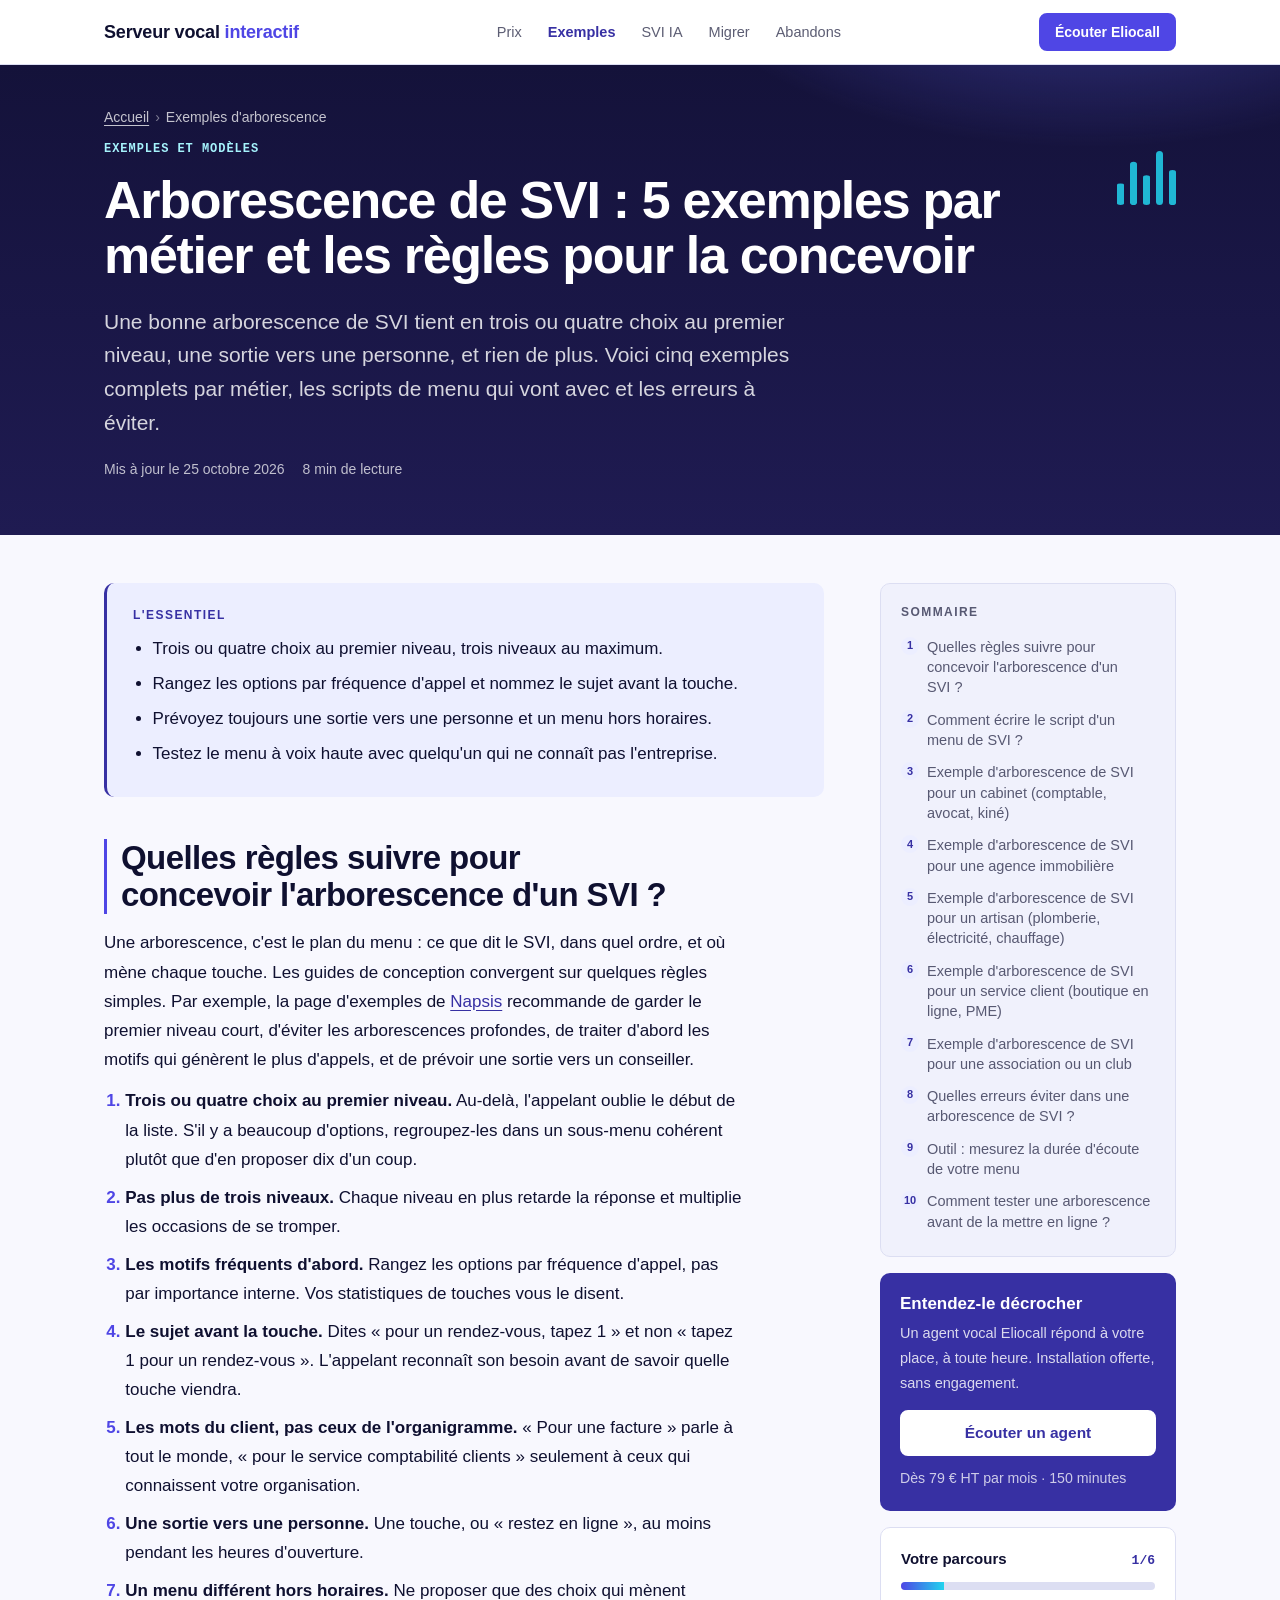
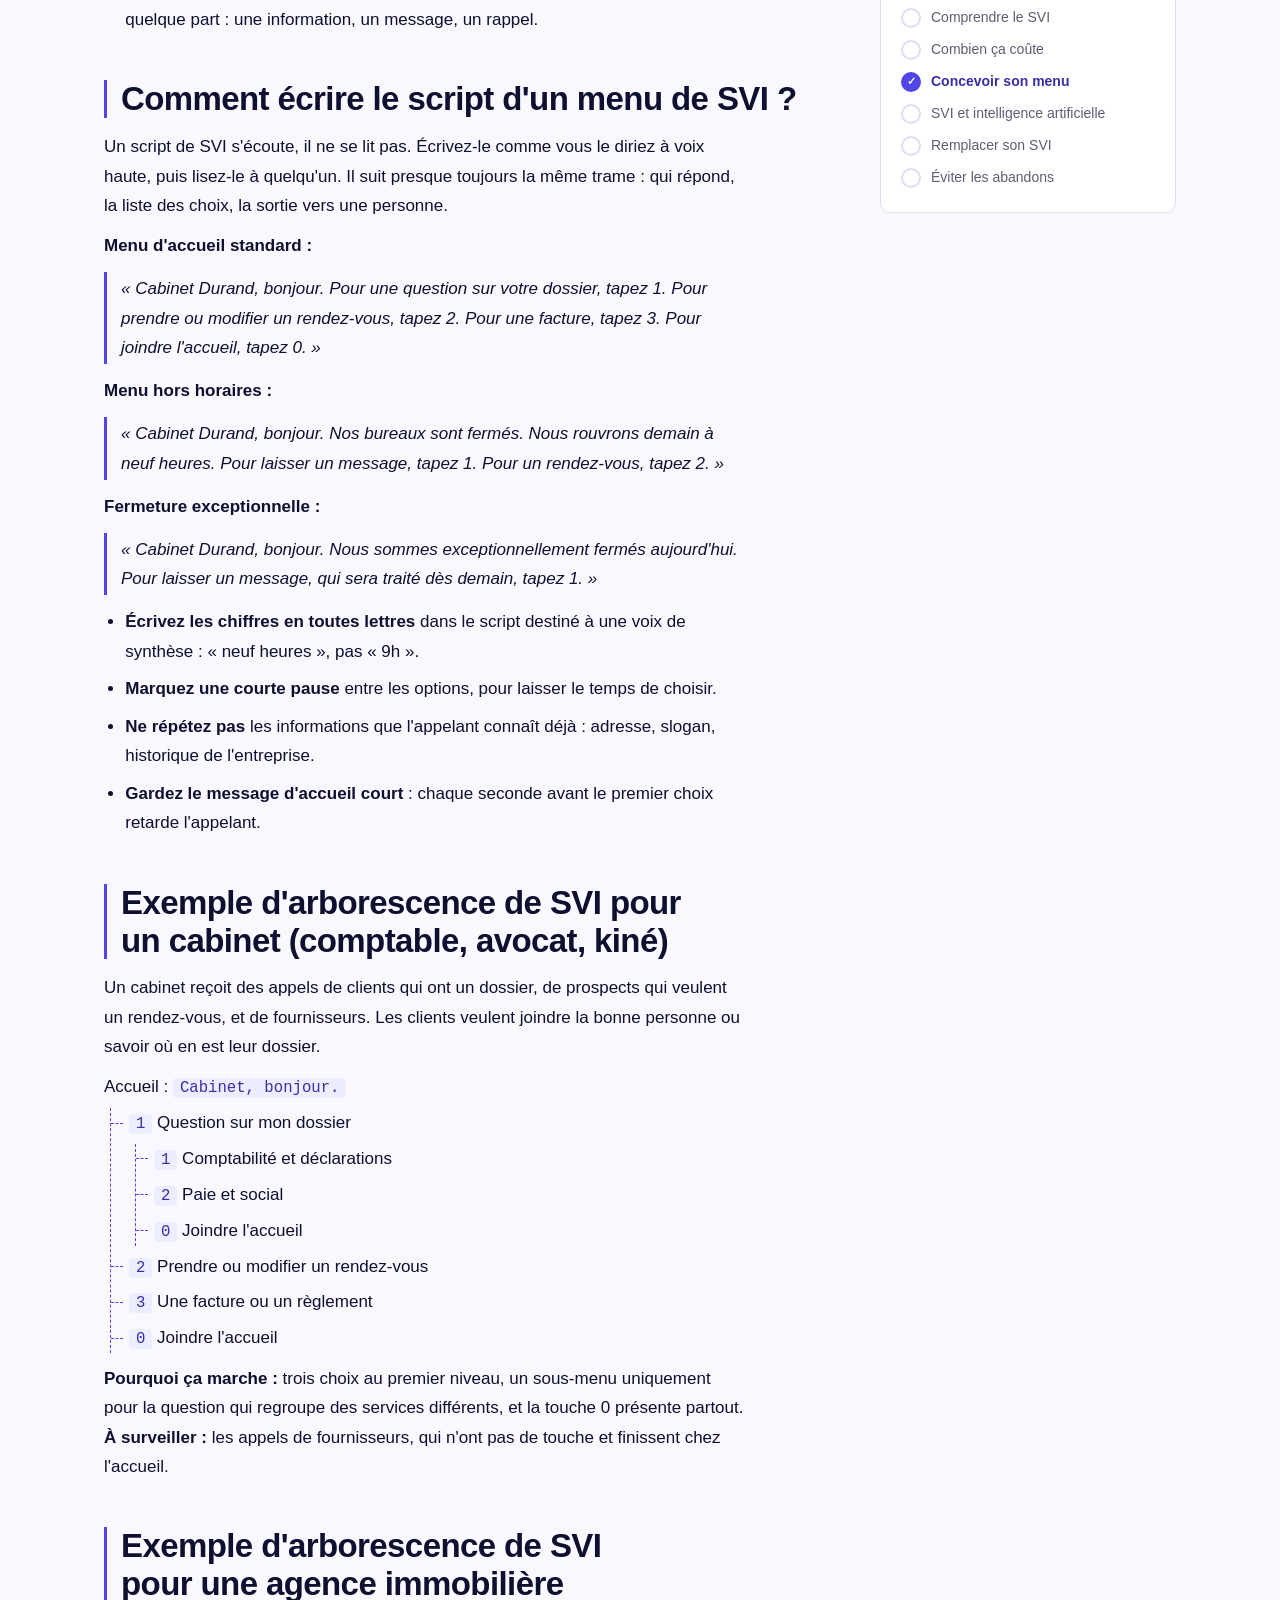
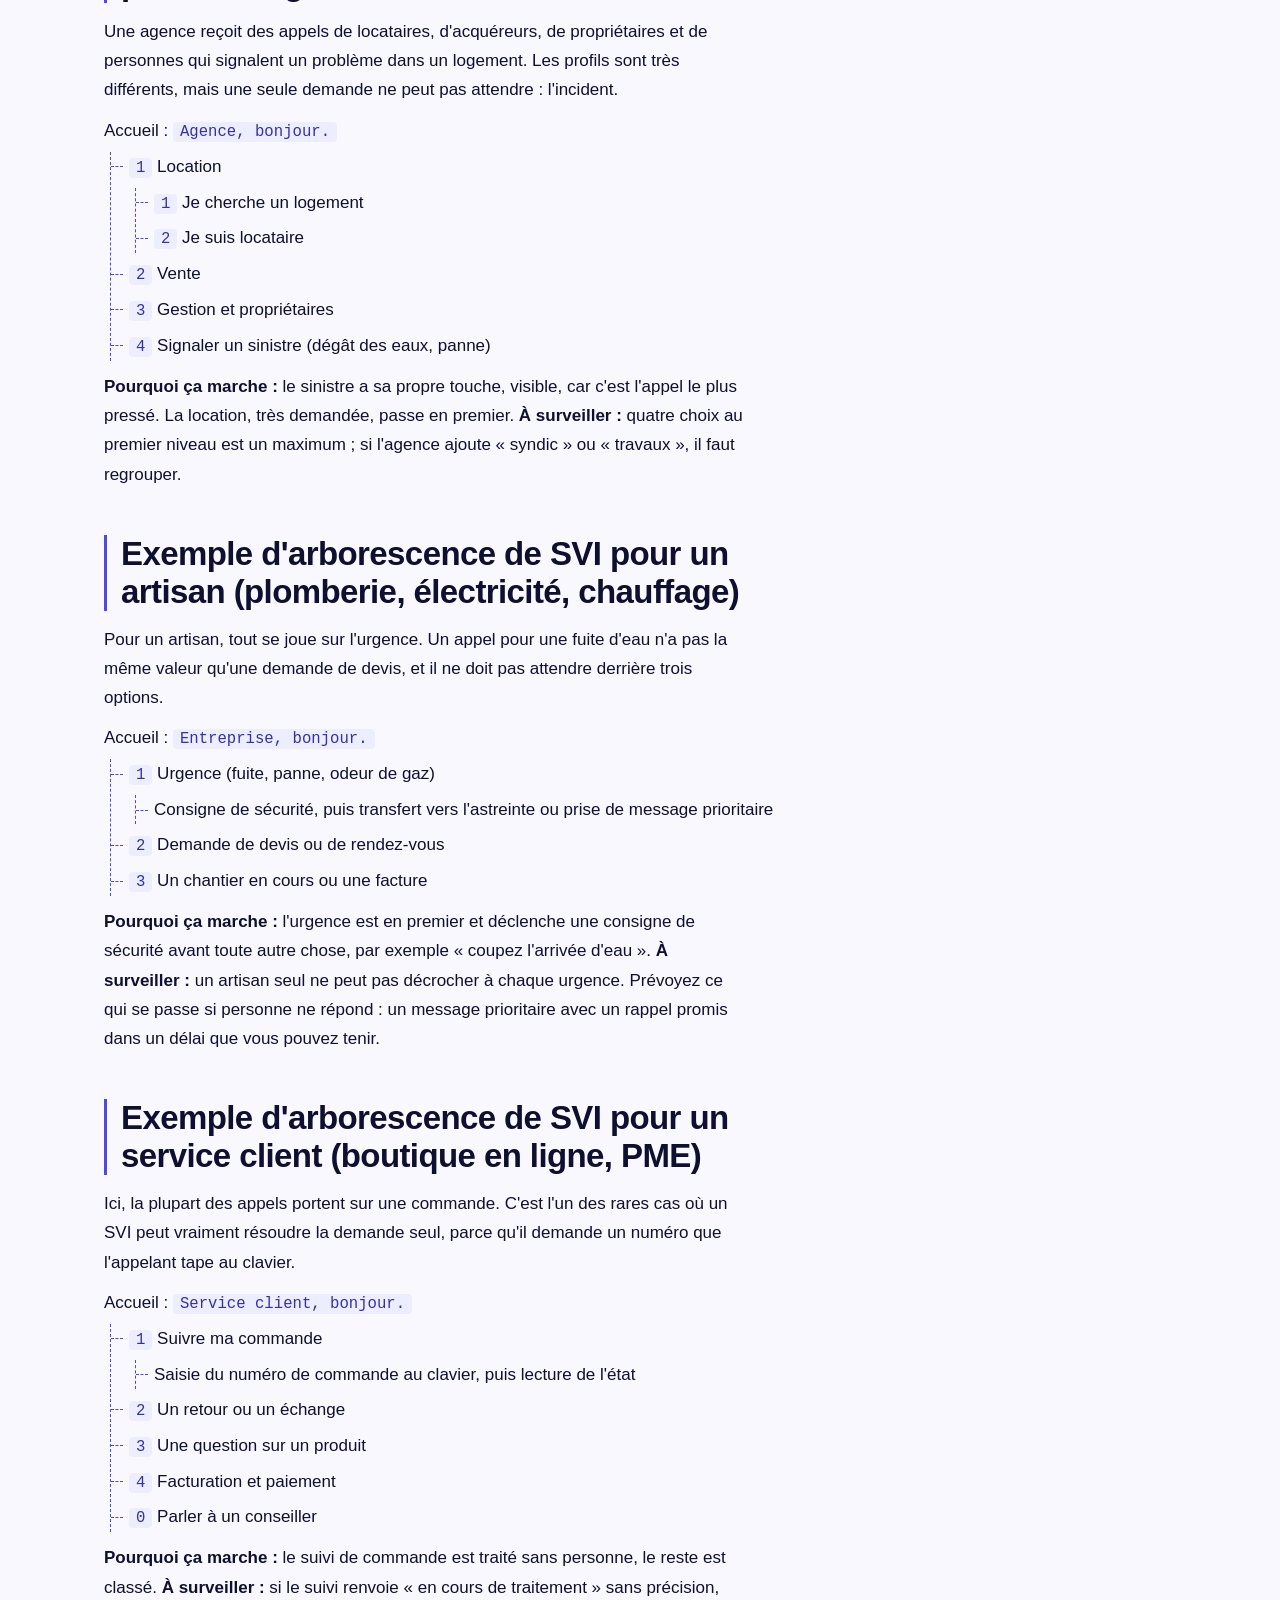
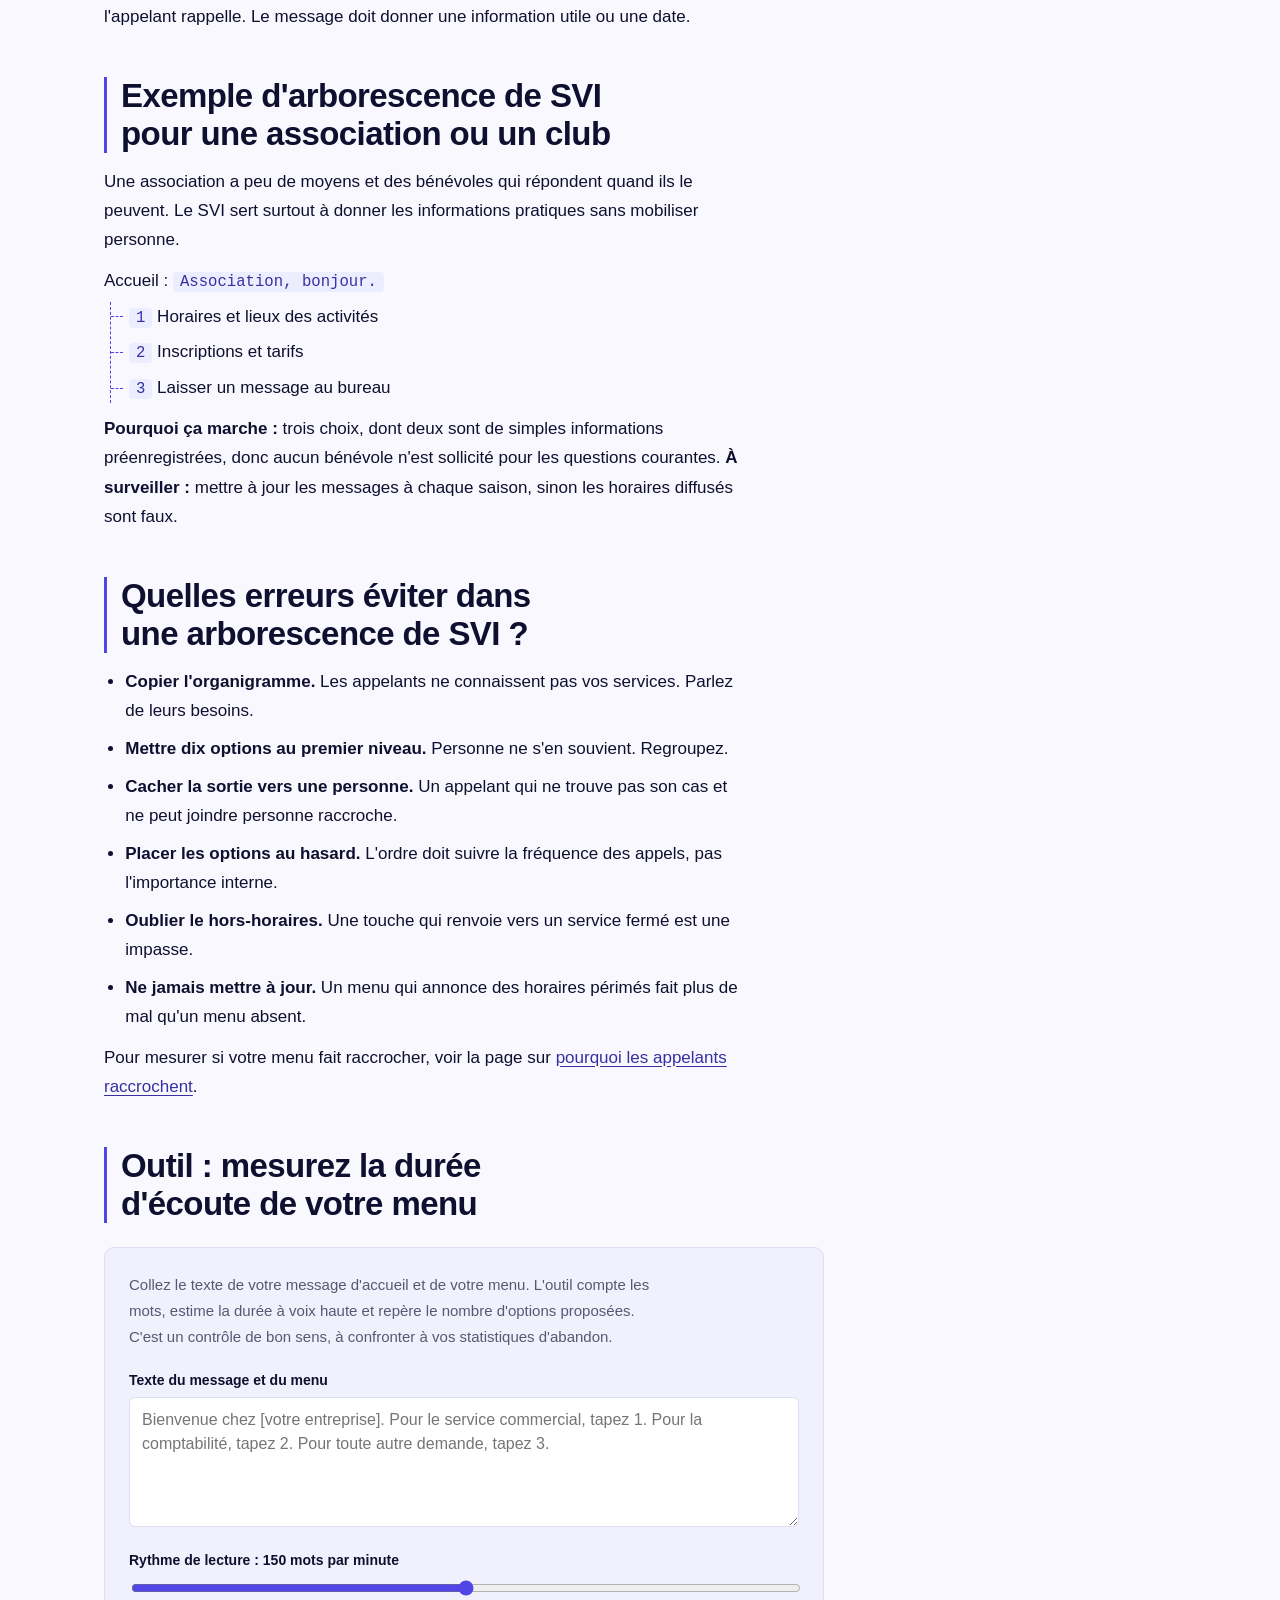
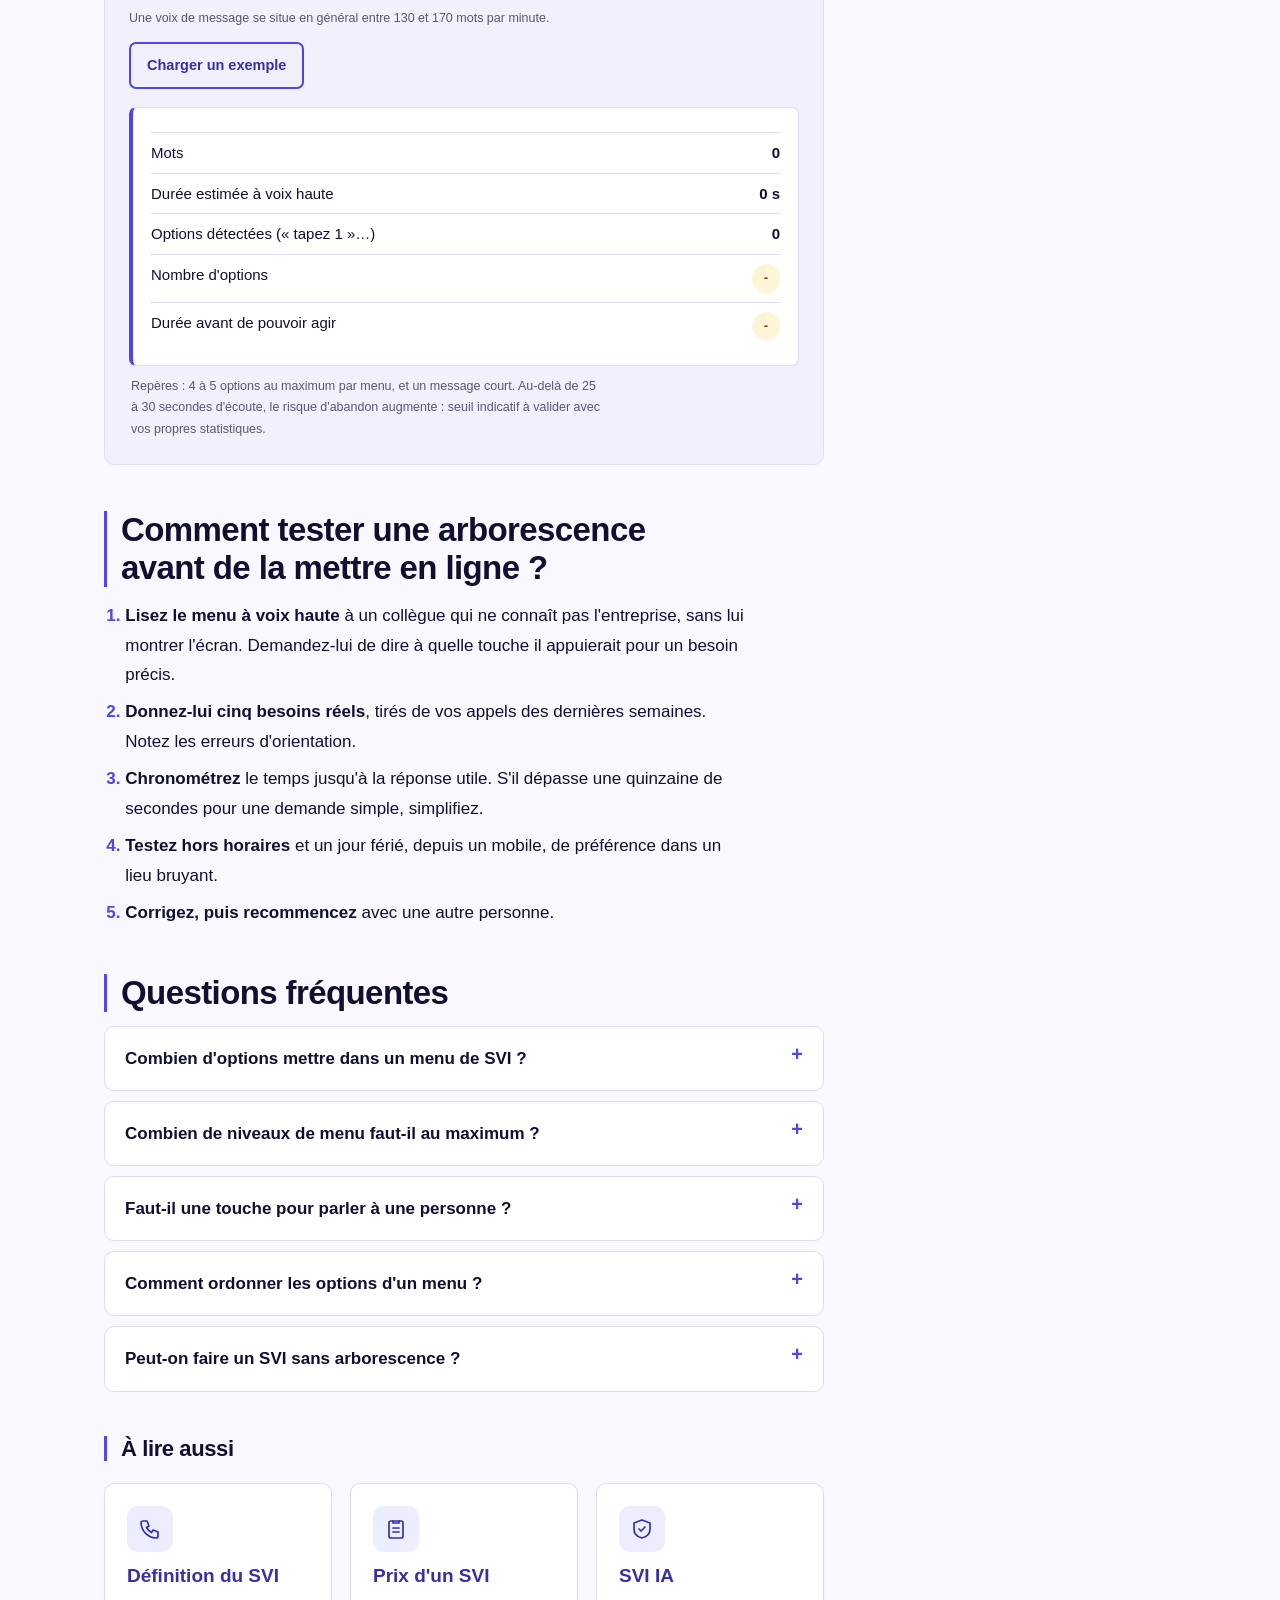
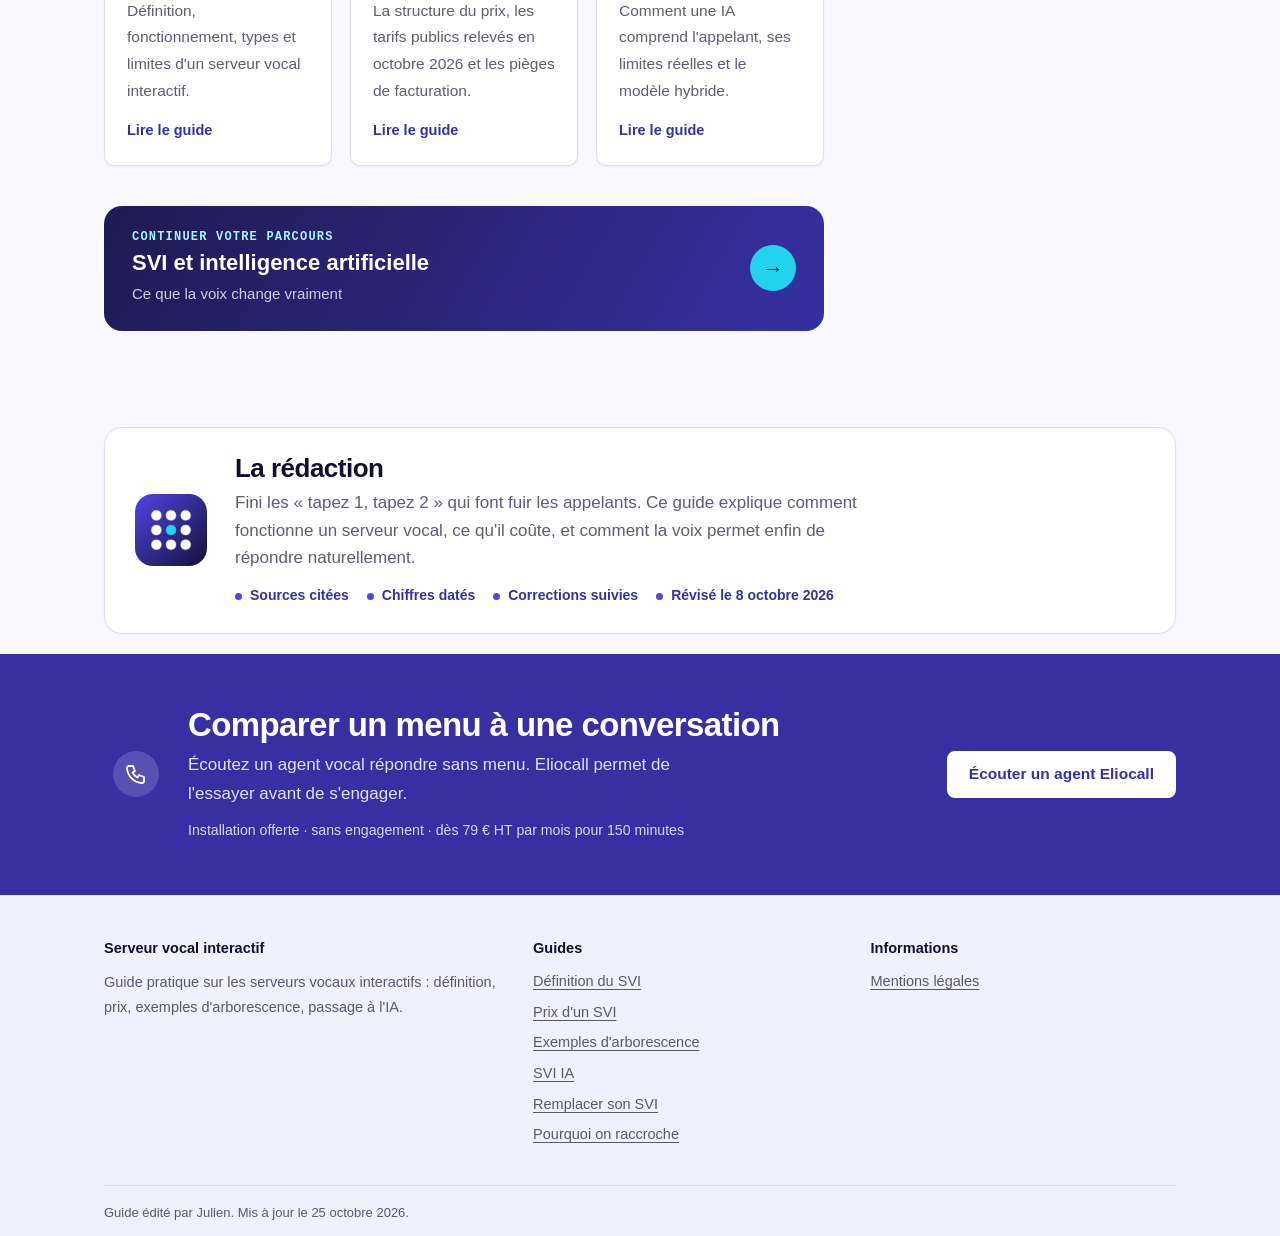
==== commit 3765c279: "Auto-update date 25 octobre 2026" ====
--- a/arborescence-svi-exemples/index.html
+++ b/arborescence-svi-exemples/index.html
@@ -26,7 +26,7 @@
 
 <meta http-equiv="Content-Security-Policy" content="default-src 'self'; script-src 'self' 'unsafe-inline'; style-src 'self' 'unsafe-inline'; img-src 'self' data:; base-uri 'self'; form-action 'none'">
 <meta name="referrer" content="strict-origin-when-cross-origin">
-<script type="application/ld+json">{"@context": "https://schema.org", "@graph": [{"@type": "BreadcrumbList", "itemListElement": [{"@type": "ListItem", "position": 1, "name": "Accueil", "item": "https://serveur-vocal-interactif.fr/"}, {"@type": "ListItem", "position": 2, "name": "Exemples d'arborescence", "item": "https://serveur-vocal-interactif.fr/arborescence-svi-exemples/"}]}, {"@type": "Article", "headline": "Arborescence de SVI : 5 exemples par métier et les règles pour la concevoir", "description": "Cinq exemples d'arborescence de SVI par métier (cabinet, agence, artisan, service client, association), les règles de conception et des scripts de menu.", "inLanguage": "fr-FR", "datePublished": "2026-10-05", "dateModified": "2026-10-24", "mainEntityOfPage": "https://serveur-vocal-interactif.fr/arborescence-svi-exemples/", "author": {"@type": "Organization", "name": "Serveur vocal interactif", "url": "https://serveur-vocal-interactif.fr"}, "publisher": {"@type": "Organization", "name": "Serveur vocal interactif", "url": "https://serveur-vocal-interactif.fr"}}, {"@type": "FAQPage", "mainEntity": [{"@type": "Question", "name": "Combien d'options mettre dans un menu de SVI ?", "acceptedAnswer": {"@type": "Answer", "text": "Trois ou quatre au premier niveau, cinq au maximum. Si vous avez davantage de sujets, regroupez-les dans un sous-menu cohérent. Les guides de conception convergent sur ce point."}}, {"@type": "Question", "name": "Combien de niveaux de menu faut-il au maximum ?", "acceptedAnswer": {"@type": "Answer", "text": "Trois au plus, et deux si possible. Chaque niveau retarde la réponse et augmente le risque d'erreur."}}, {"@type": "Question", "name": "Faut-il une touche pour parler à une personne ?", "acceptedAnswer": {"@type": "Answer", "text": "Oui, au moins aux heures d'ouverture. La touche 0 est la plus répandue, ou l'attente en ligne. Sans cette sortie, les appelants dont le cas n'est pas prévu raccrochent."}}, {"@type": "Question", "name": "Comment ordonner les options d'un menu ?", "acceptedAnswer": {"@type": "Answer", "text": "Par fréquence d'appel : l'option la plus demandée en premier. Vos statistiques de touches ou, à défaut, vos derniers appels donnent l'ordre réel."}}, {"@type": "Question", "name": "Peut-on faire un SVI sans arborescence ?", "acceptedAnswer": {"@type": "Answer", "text": "Oui, avec un agent vocal conversationnel : l'appelant dit ce qu'il veut et l'IA comprend. Il faut alors des règles précises et des tests. Voir la page sur le SVI IA."}}]}]}</script>
+<script type="application/ld+json">{"@context": "https://schema.org", "@graph": [{"@type": "BreadcrumbList", "itemListElement": [{"@type": "ListItem", "position": 1, "name": "Accueil", "item": "https://serveur-vocal-interactif.fr/"}, {"@type": "ListItem", "position": 2, "name": "Exemples d'arborescence", "item": "https://serveur-vocal-interactif.fr/arborescence-svi-exemples/"}]}, {"@type": "Article", "headline": "Arborescence de SVI : 5 exemples par métier et les règles pour la concevoir", "description": "Cinq exemples d'arborescence de SVI par métier (cabinet, agence, artisan, service client, association), les règles de conception et des scripts de menu.", "inLanguage": "fr-FR", "datePublished": "2026-10-05", "dateModified": "2026-10-25", "mainEntityOfPage": "https://serveur-vocal-interactif.fr/arborescence-svi-exemples/", "author": {"@type": "Organization", "name": "Serveur vocal interactif", "url": "https://serveur-vocal-interactif.fr"}, "publisher": {"@type": "Organization", "name": "Serveur vocal interactif", "url": "https://serveur-vocal-interactif.fr"}}, {"@type": "FAQPage", "mainEntity": [{"@type": "Question", "name": "Combien d'options mettre dans un menu de SVI ?", "acceptedAnswer": {"@type": "Answer", "text": "Trois ou quatre au premier niveau, cinq au maximum. Si vous avez davantage de sujets, regroupez-les dans un sous-menu cohérent. Les guides de conception convergent sur ce point."}}, {"@type": "Question", "name": "Combien de niveaux de menu faut-il au maximum ?", "acceptedAnswer": {"@type": "Answer", "text": "Trois au plus, et deux si possible. Chaque niveau retarde la réponse et augmente le risque d'erreur."}}, {"@type": "Question", "name": "Faut-il une touche pour parler à une personne ?", "acceptedAnswer": {"@type": "Answer", "text": "Oui, au moins aux heures d'ouverture. La touche 0 est la plus répandue, ou l'attente en ligne. Sans cette sortie, les appelants dont le cas n'est pas prévu raccrochent."}}, {"@type": "Question", "name": "Comment ordonner les options d'un menu ?", "acceptedAnswer": {"@type": "Answer", "text": "Par fréquence d'appel : l'option la plus demandée en premier. Vos statistiques de touches ou, à défaut, vos derniers appels donnent l'ordre réel."}}, {"@type": "Question", "name": "Peut-on faire un SVI sans arborescence ?", "acceptedAnswer": {"@type": "Answer", "text": "Oui, avec un agent vocal conversationnel : l'appelant dit ce qu'il veut et l'IA comprend. Il faut alors des règles précises et des tests. Voir la page sur le SVI IA."}}]}]}</script>
 <link rel="stylesheet" href="/style.css">
 <script>(function(){var d=document.documentElement;if(window.matchMedia&&matchMedia("(prefers-reduced-motion: reduce)").matches)return;d.classList.add("s-js");setTimeout(function(){if(!window.__rvok)d.classList.add("s-show")},3500)})();</script>
 </head>
@@ -35,7 +35,7 @@
 <div class="s-rdp" id="rdp" aria-hidden="true"><i></i></div>
 <header class="s-top"><div class="s-wrap"><a class="s-brand" href="/">Serveur vocal <span>interactif</span></a><nav class="s-nav" aria-label="Navigation"><a href="/prix-serveur-vocal-interactif/">Prix</a><a href="/arborescence-svi-exemples/" class="s-cur">Exemples</a><a href="/svi-ia-agent-vocal/">SVI IA</a><a href="/remplacer-son-svi/">Migrer</a><a href="/pourquoi-les-appelants-raccrochent/">Abandons</a></nav><a class="s-btn s-small" href="https://eliocall.com/?utm_source=serveur-vocal-interactif&amp;utm_medium=guide&amp;utm_campaign=header" rel="nofollow sponsored noopener">Écouter Eliocall</a></div></header>
 <main id="contenu">
-<div class="s-page-head"><div class="s-wrap"><div class="s-eq" aria-hidden="true"><i></i><i></i><i></i><i></i><i></i></div><div class="s-crumbs"><a href="/">Accueil</a><i>›</i>Exemples d'arborescence</div><div class="s-kicker">Exemples et modèles</div><h1>Arborescence de SVI&nbsp;: 5 exemples par métier et les règles pour la concevoir</h1><p class="s-lead">Une bonne arborescence de SVI tient en trois ou quatre choix au premier niveau, une sortie vers une personne, et rien de plus. Voici cinq exemples complets par métier, les scripts de menu qui vont avec et les erreurs à éviter.</p><div class="s-meta"><span>Mis à jour le 24 octobre 2026</span><span>8 min de lecture</span></div></div></div>
+<div class="s-page-head"><div class="s-wrap"><div class="s-eq" aria-hidden="true"><i></i><i></i><i></i><i></i><i></i></div><div class="s-crumbs"><a href="/">Accueil</a><i>›</i>Exemples d'arborescence</div><div class="s-kicker">Exemples et modèles</div><h1>Arborescence de SVI&nbsp;: 5 exemples par métier et les règles pour la concevoir</h1><p class="s-lead">Une bonne arborescence de SVI tient en trois ou quatre choix au premier niveau, une sortie vers une personne, et rien de plus. Voici cinq exemples complets par métier, les scripts de menu qui vont avec et les erreurs à éviter.</p><div class="s-meta"><span>Mis à jour le 25 octobre 2026</span><span>8 min de lecture</span></div></div></div>
 <div class="s-wrap s-layout"><article class="s-doc"><div class="s-summary"><b>L'essentiel</b><ul><li>Trois ou quatre choix au premier niveau, trois niveaux au maximum.</li><li>Rangez les options par fréquence d'appel et nommez le sujet avant la touche.</li><li>Prévoyez toujours une sortie vers une personne et un menu hors horaires.</li><li>Testez le menu à voix haute avec quelqu'un qui ne connaît pas l'entreprise.</li></ul></div><section id="quelles-regles-suivre-pour-concevoir-l-arboresce" class="s-rv"><h2>Quelles règles suivre pour concevoir l'arborescence d'un SVI&nbsp;?</h2>
 <p>Une arborescence, c'est le plan du menu&nbsp;: ce que dit le SVI, dans quel ordre, et où mène chaque touche. Les guides de conception convergent sur quelques règles simples. Par exemple, la page d'exemples de <a href="https://www.napsis.fr/actualite/serveur-vocal-interactif-exemple/" rel="noopener">Napsis</a> recommande de garder le premier niveau court, d'éviter les arborescences profondes, de traiter d'abord les motifs qui génèrent le plus d'appels, et de prévoir une sortie vers un conseiller.</p>
 <ol class="s-rules">
@@ -168,7 +168,7 @@
 <section class="s-rdn" id="redaction"><div class="s-wrap"><div class="s-rdc"><img class="s-rdm" src="/icon-192.png" alt="" width="72" height="72" loading="lazy" decoding="async"><div><h2>La rédaction</h2><p>Fini les «&nbsp;tapez 1, tapez 2&nbsp;» qui font fuir les appelants. Ce guide explique comment fonctionne un serveur vocal, ce qu'il coûte, et comment la voix permet enfin de répondre naturellement.</p><ul><li>Sources citées</li><li>Chiffres datés</li><li>Corrections suivies</li><li>Révisé le 8 octobre 2026</li></ul></div></div></div></section>
 <div class="s-band"><div class="s-wrap"><div><div class="s-rg" aria-hidden="true"><span></span><span></span><span></span><b><svg viewBox="0 0 24 24" width="24" height="24" fill="none" stroke="#fff" stroke-width="1.8" stroke-linecap="round" stroke-linejoin="round"><path d="M5 4h4l2 5-2.5 1.5a11 11 0 0 0 5 5L15 13l5 2v4a2 2 0 0 1-2 2A16 16 0 0 1 3 6a2 2 0 0 1 2-2z"/></svg></b></div><div><h2>Comparer un menu à une conversation</h2><p>Écoutez un agent vocal répondre sans menu. Eliocall permet de l'essayer avant de s'engager.</p><small style="display:block;margin-top:10px;opacity:.8">Installation offerte · sans engagement · dès 79 € HT par mois pour 150 minutes</small></div></div><a class="s-btn" href="https://eliocall.com/?utm_source=serveur-vocal-interactif&amp;utm_medium=guide&amp;utm_campaign=svi-exemples" rel="nofollow sponsored noopener">Écouter un agent Eliocall</a></div></div>
 </main>
-<footer class="s-foot"><div class="s-wrap"><div><b>Serveur vocal <span>interactif</span></b><p>Guide pratique sur les serveurs vocaux interactifs&nbsp;: définition, prix, exemples d'arborescence, passage à l'IA.</p></div><div><b>Guides</b><ul><li><a href="/">Définition du SVI</a></li><li><a href="/prix-serveur-vocal-interactif/">Prix d'un SVI</a></li><li><a href="/arborescence-svi-exemples/">Exemples d'arborescence</a></li><li><a href="/svi-ia-agent-vocal/">SVI IA</a></li><li><a href="/remplacer-son-svi/">Remplacer son SVI</a></li><li><a href="/pourquoi-les-appelants-raccrochent/">Pourquoi on raccroche</a></li></ul></div><div><b>Informations</b><ul><li><a href="/mentions-legales/">Mentions légales</a></li></ul></div><div class="s-small">Guide édité par Julien. Mis à jour le 24 octobre 2026.</div></div></footer>
+<footer class="s-foot"><div class="s-wrap"><div><b>Serveur vocal <span>interactif</span></b><p>Guide pratique sur les serveurs vocaux interactifs&nbsp;: définition, prix, exemples d'arborescence, passage à l'IA.</p></div><div><b>Guides</b><ul><li><a href="/">Définition du SVI</a></li><li><a href="/prix-serveur-vocal-interactif/">Prix d'un SVI</a></li><li><a href="/arborescence-svi-exemples/">Exemples d'arborescence</a></li><li><a href="/svi-ia-agent-vocal/">SVI IA</a></li><li><a href="/remplacer-son-svi/">Remplacer son SVI</a></li><li><a href="/pourquoi-les-appelants-raccrochent/">Pourquoi on raccroche</a></li></ul></div><div><b>Informations</b><ul><li><a href="/mentions-legales/">Mentions légales</a></li></ul></div><div class="s-small">Guide édité par Julien. Mis à jour le 25 octobre 2026.</div></div></footer>
 <script>(function(){var P="s-",d=document;if(window.matchMedia&&matchMedia("(prefers-reduced-motion: reduce)").matches)return;window.__rvok=1;
 var rd=d.getElementById("rdp"),bar=rd&&rd.firstElementChild,top=d.querySelector("."+P+"top"),tk=false;
 function onS(){tk=false;var h=d.documentElement,max=h.scrollHeight-h.clientHeight,y=window.pageYOffset||h.scrollTop;if(bar&&max>0)bar.style.transform="scaleX("+Math.min(1,y/max)+")";if(top){if(y>8)top.classList.add(P+"sc");else top.classList.remove(P+"sc")}}
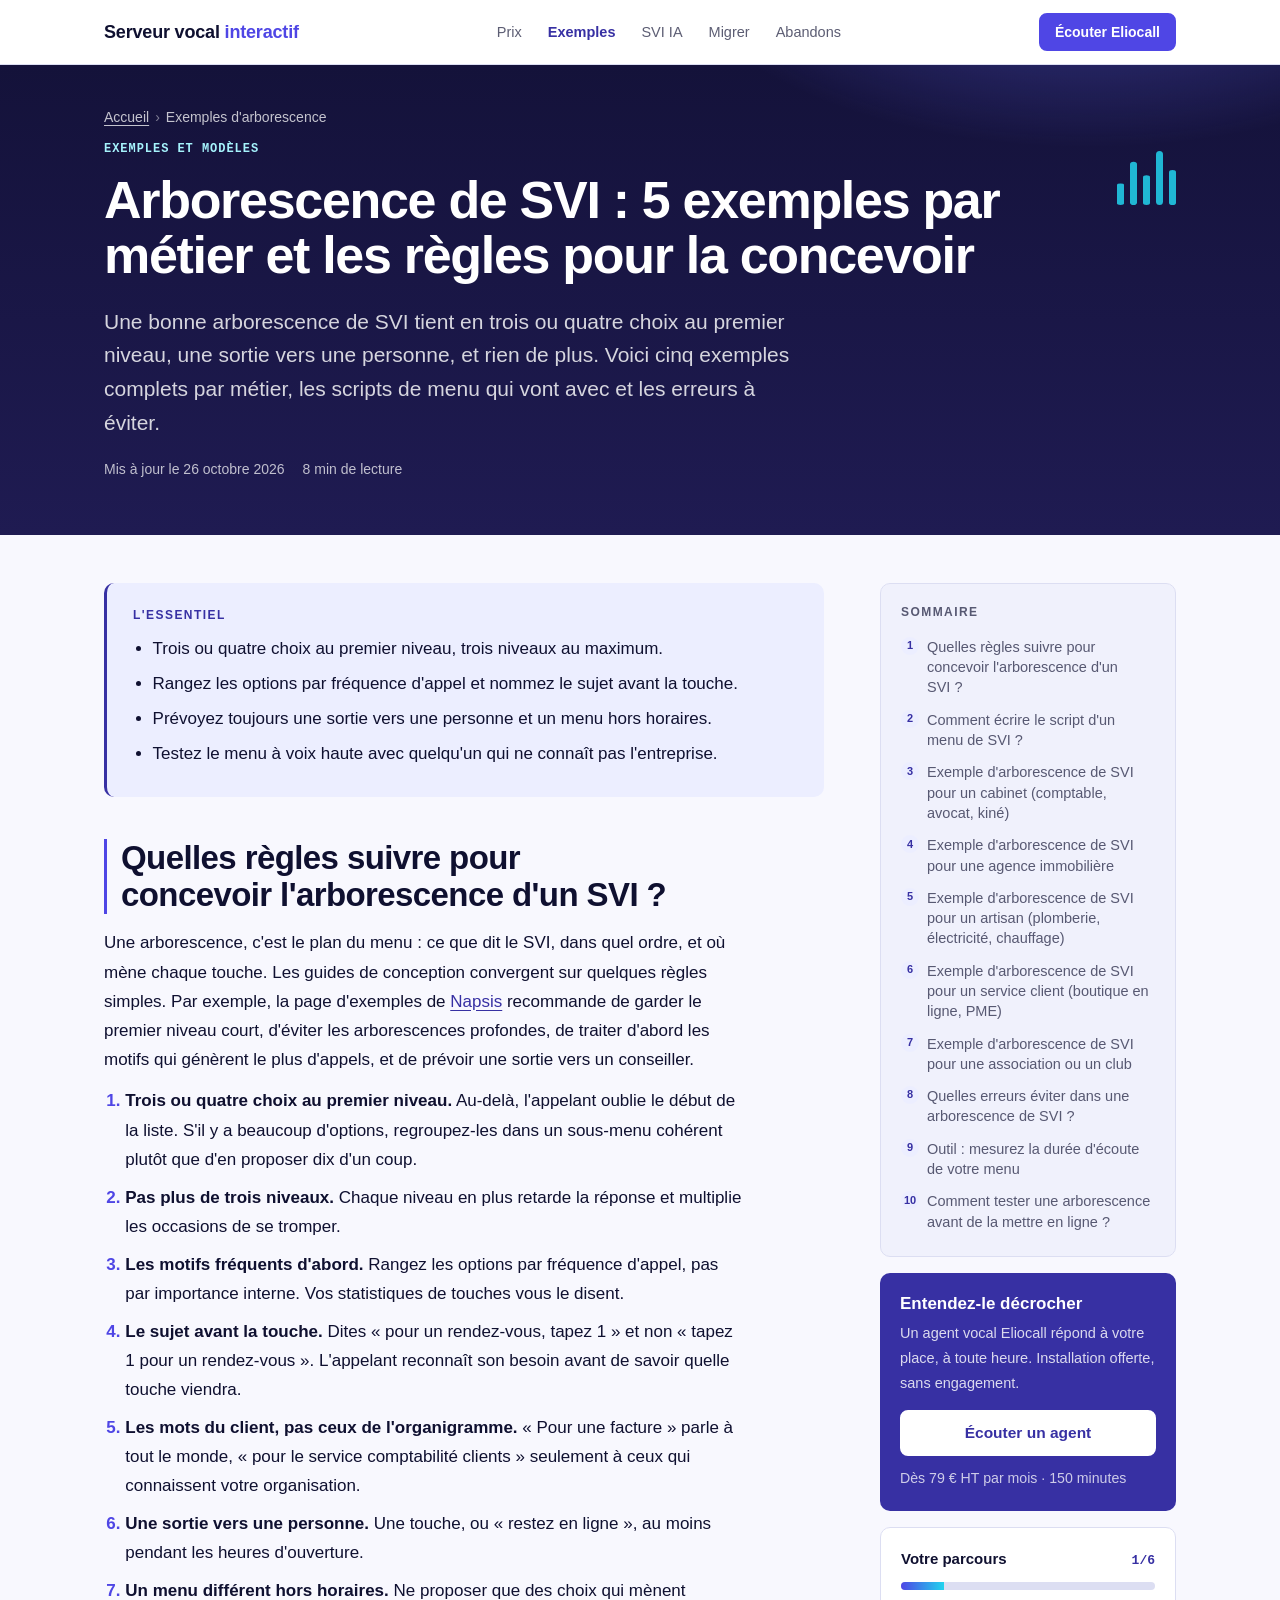
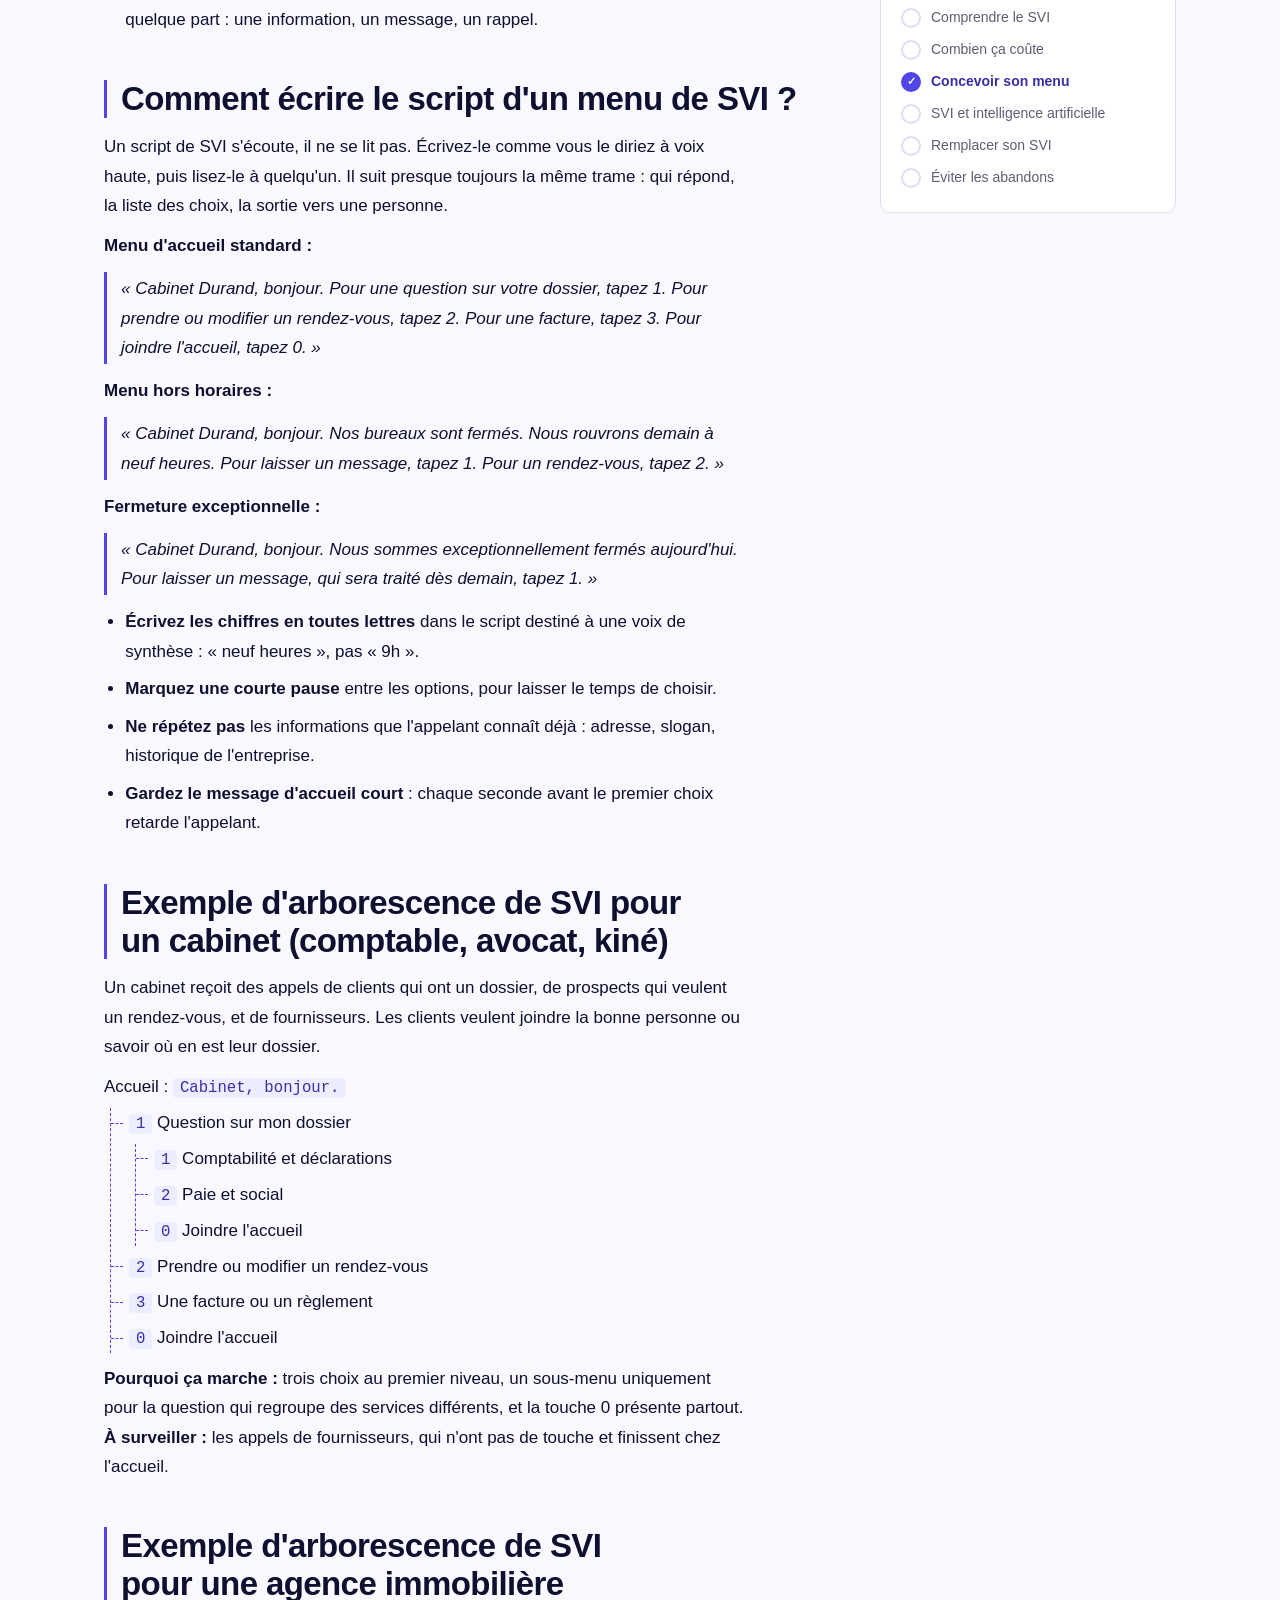
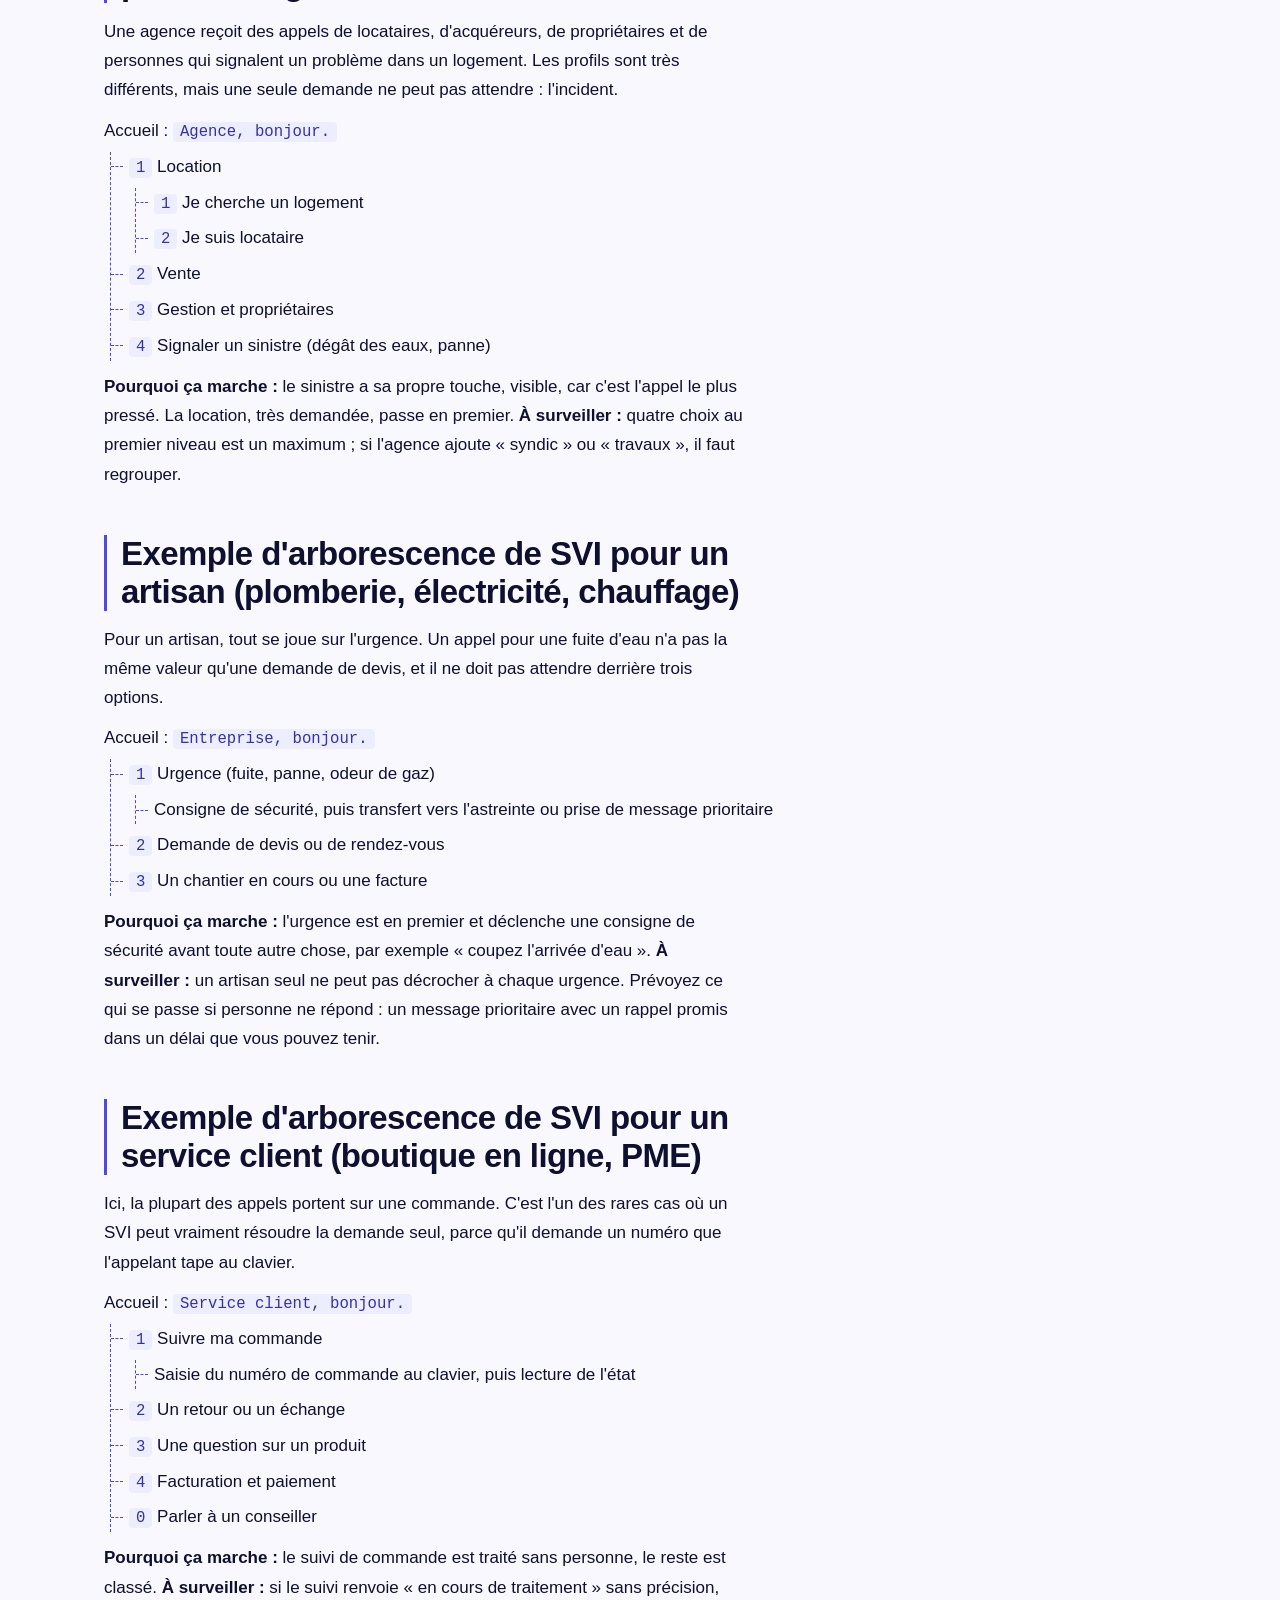
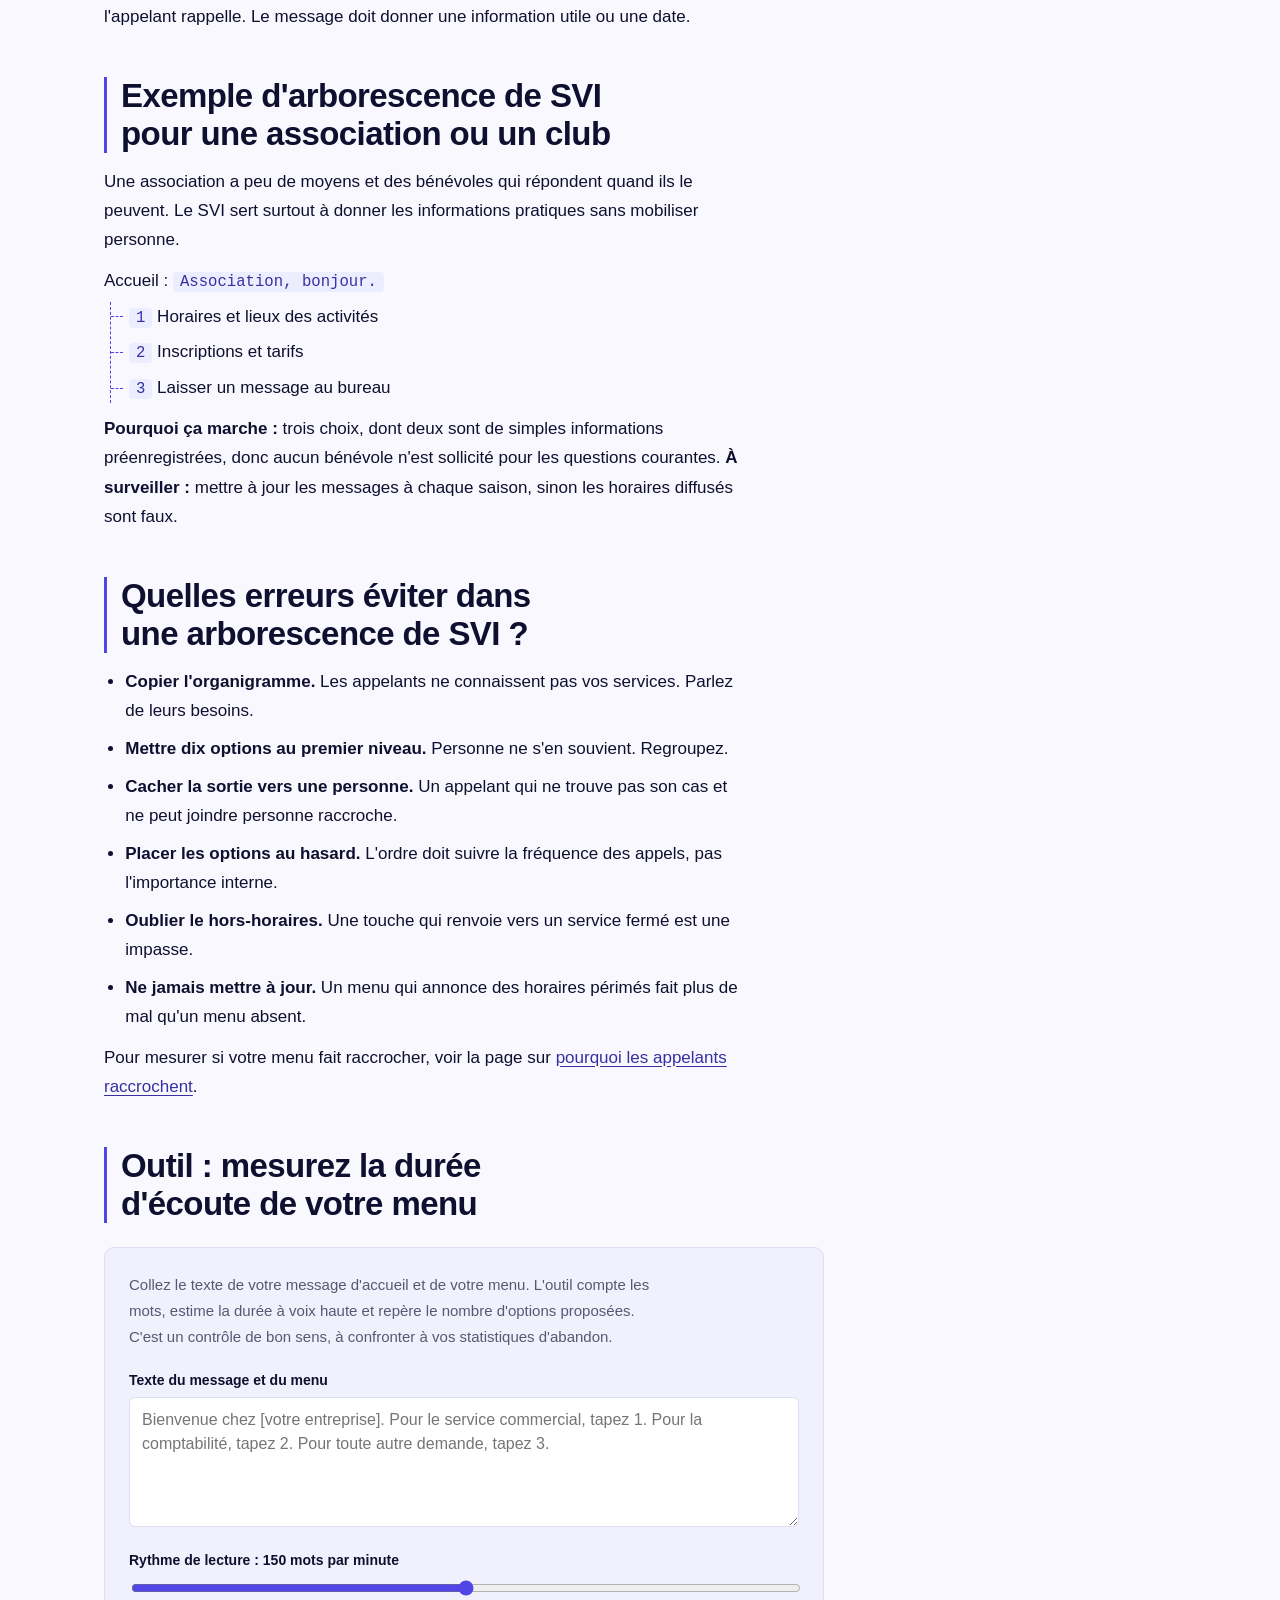
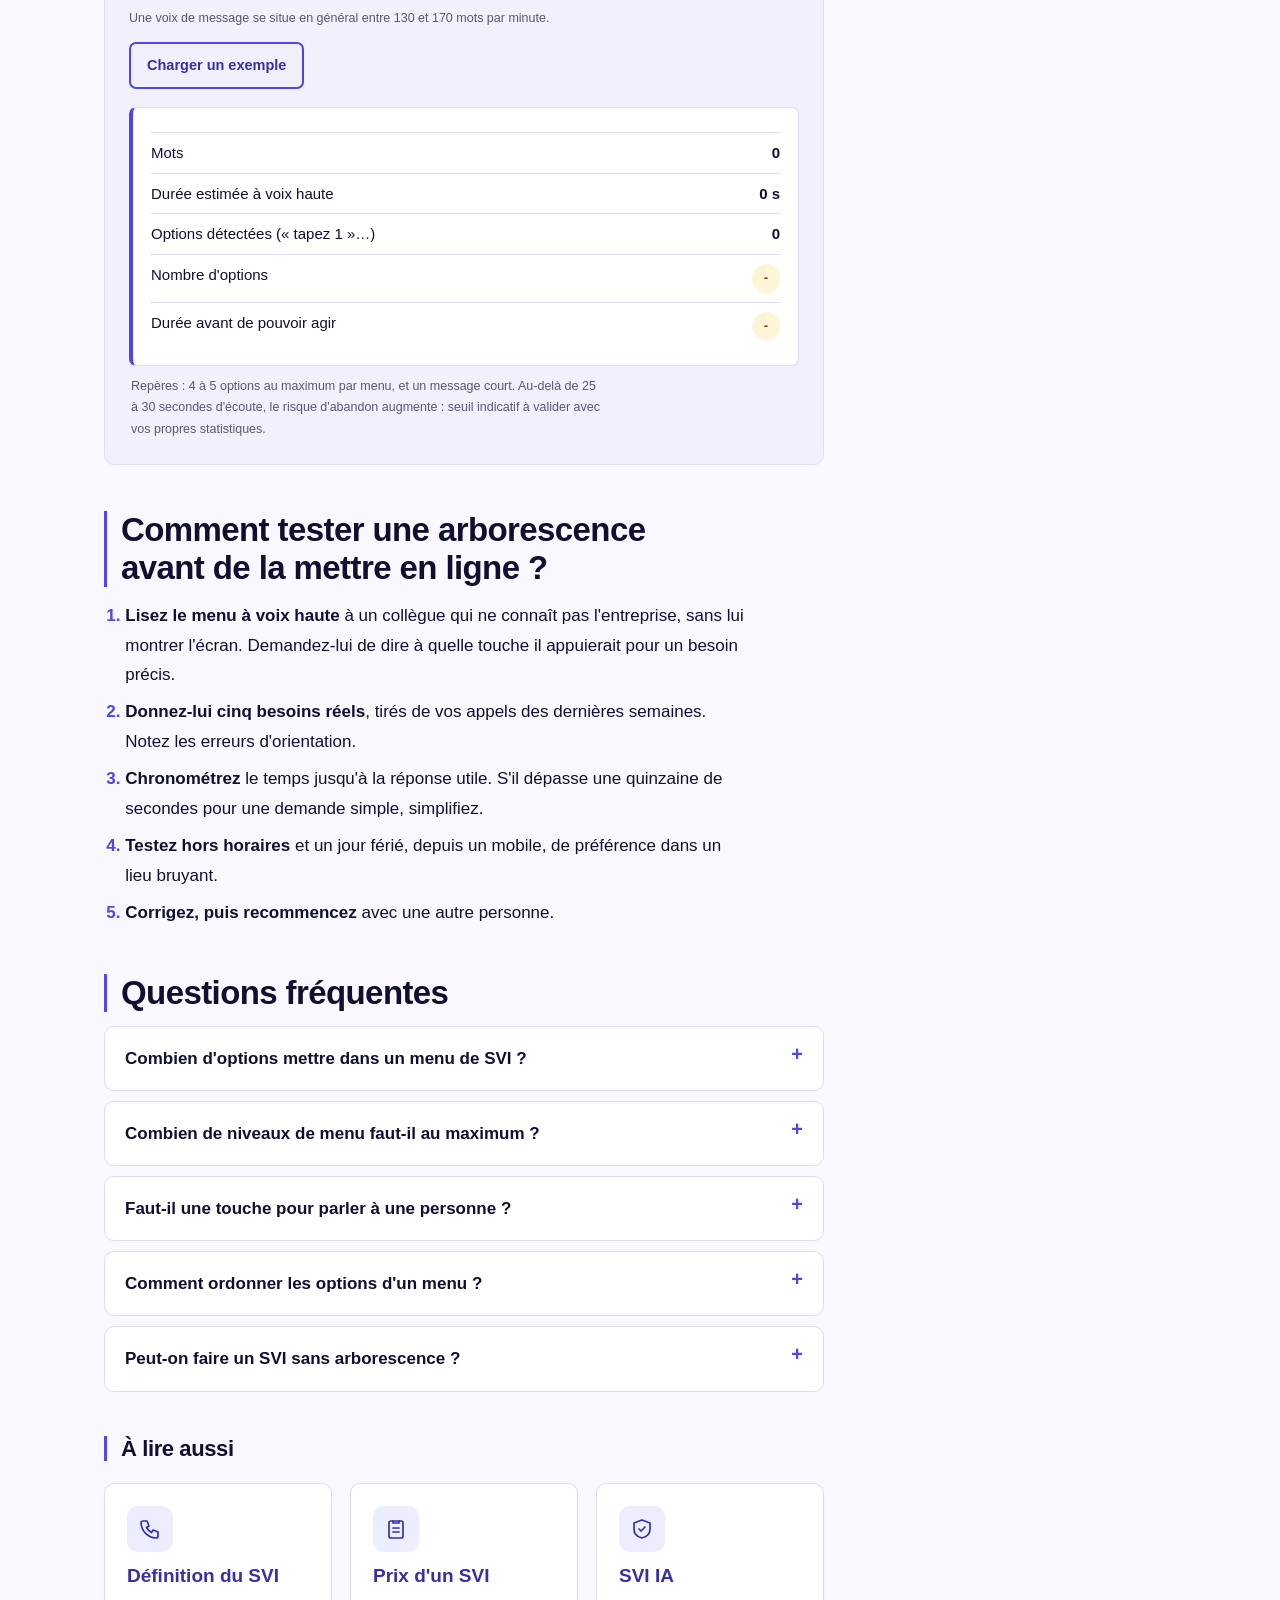
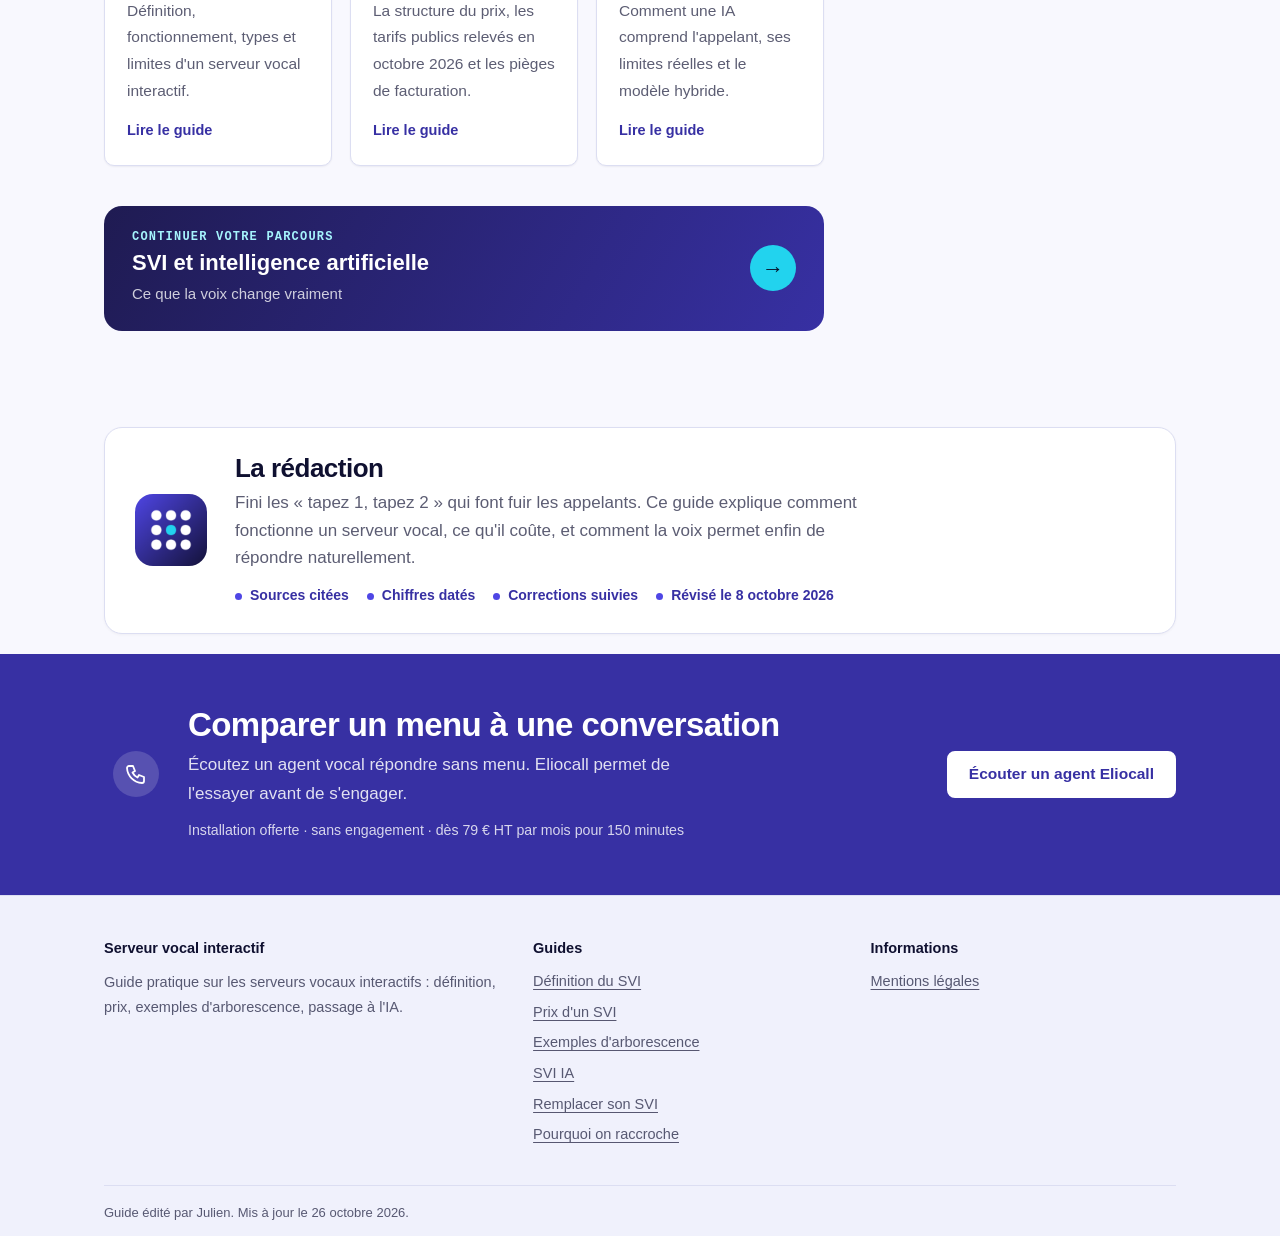
==== commit d0527a4b: "Auto-update date 26 octobre 2026" ====
--- a/arborescence-svi-exemples/index.html
+++ b/arborescence-svi-exemples/index.html
@@ -26,7 +26,7 @@
 
 <meta http-equiv="Content-Security-Policy" content="default-src 'self'; script-src 'self' 'unsafe-inline'; style-src 'self' 'unsafe-inline'; img-src 'self' data:; base-uri 'self'; form-action 'none'">
 <meta name="referrer" content="strict-origin-when-cross-origin">
-<script type="application/ld+json">{"@context": "https://schema.org", "@graph": [{"@type": "BreadcrumbList", "itemListElement": [{"@type": "ListItem", "position": 1, "name": "Accueil", "item": "https://serveur-vocal-interactif.fr/"}, {"@type": "ListItem", "position": 2, "name": "Exemples d'arborescence", "item": "https://serveur-vocal-interactif.fr/arborescence-svi-exemples/"}]}, {"@type": "Article", "headline": "Arborescence de SVI : 5 exemples par métier et les règles pour la concevoir", "description": "Cinq exemples d'arborescence de SVI par métier (cabinet, agence, artisan, service client, association), les règles de conception et des scripts de menu.", "inLanguage": "fr-FR", "datePublished": "2026-10-05", "dateModified": "2026-10-25", "mainEntityOfPage": "https://serveur-vocal-interactif.fr/arborescence-svi-exemples/", "author": {"@type": "Organization", "name": "Serveur vocal interactif", "url": "https://serveur-vocal-interactif.fr"}, "publisher": {"@type": "Organization", "name": "Serveur vocal interactif", "url": "https://serveur-vocal-interactif.fr"}}, {"@type": "FAQPage", "mainEntity": [{"@type": "Question", "name": "Combien d'options mettre dans un menu de SVI ?", "acceptedAnswer": {"@type": "Answer", "text": "Trois ou quatre au premier niveau, cinq au maximum. Si vous avez davantage de sujets, regroupez-les dans un sous-menu cohérent. Les guides de conception convergent sur ce point."}}, {"@type": "Question", "name": "Combien de niveaux de menu faut-il au maximum ?", "acceptedAnswer": {"@type": "Answer", "text": "Trois au plus, et deux si possible. Chaque niveau retarde la réponse et augmente le risque d'erreur."}}, {"@type": "Question", "name": "Faut-il une touche pour parler à une personne ?", "acceptedAnswer": {"@type": "Answer", "text": "Oui, au moins aux heures d'ouverture. La touche 0 est la plus répandue, ou l'attente en ligne. Sans cette sortie, les appelants dont le cas n'est pas prévu raccrochent."}}, {"@type": "Question", "name": "Comment ordonner les options d'un menu ?", "acceptedAnswer": {"@type": "Answer", "text": "Par fréquence d'appel : l'option la plus demandée en premier. Vos statistiques de touches ou, à défaut, vos derniers appels donnent l'ordre réel."}}, {"@type": "Question", "name": "Peut-on faire un SVI sans arborescence ?", "acceptedAnswer": {"@type": "Answer", "text": "Oui, avec un agent vocal conversationnel : l'appelant dit ce qu'il veut et l'IA comprend. Il faut alors des règles précises et des tests. Voir la page sur le SVI IA."}}]}]}</script>
+<script type="application/ld+json">{"@context": "https://schema.org", "@graph": [{"@type": "BreadcrumbList", "itemListElement": [{"@type": "ListItem", "position": 1, "name": "Accueil", "item": "https://serveur-vocal-interactif.fr/"}, {"@type": "ListItem", "position": 2, "name": "Exemples d'arborescence", "item": "https://serveur-vocal-interactif.fr/arborescence-svi-exemples/"}]}, {"@type": "Article", "headline": "Arborescence de SVI : 5 exemples par métier et les règles pour la concevoir", "description": "Cinq exemples d'arborescence de SVI par métier (cabinet, agence, artisan, service client, association), les règles de conception et des scripts de menu.", "inLanguage": "fr-FR", "datePublished": "2026-10-05", "dateModified": "2026-10-26", "mainEntityOfPage": "https://serveur-vocal-interactif.fr/arborescence-svi-exemples/", "author": {"@type": "Organization", "name": "Serveur vocal interactif", "url": "https://serveur-vocal-interactif.fr"}, "publisher": {"@type": "Organization", "name": "Serveur vocal interactif", "url": "https://serveur-vocal-interactif.fr"}}, {"@type": "FAQPage", "mainEntity": [{"@type": "Question", "name": "Combien d'options mettre dans un menu de SVI ?", "acceptedAnswer": {"@type": "Answer", "text": "Trois ou quatre au premier niveau, cinq au maximum. Si vous avez davantage de sujets, regroupez-les dans un sous-menu cohérent. Les guides de conception convergent sur ce point."}}, {"@type": "Question", "name": "Combien de niveaux de menu faut-il au maximum ?", "acceptedAnswer": {"@type": "Answer", "text": "Trois au plus, et deux si possible. Chaque niveau retarde la réponse et augmente le risque d'erreur."}}, {"@type": "Question", "name": "Faut-il une touche pour parler à une personne ?", "acceptedAnswer": {"@type": "Answer", "text": "Oui, au moins aux heures d'ouverture. La touche 0 est la plus répandue, ou l'attente en ligne. Sans cette sortie, les appelants dont le cas n'est pas prévu raccrochent."}}, {"@type": "Question", "name": "Comment ordonner les options d'un menu ?", "acceptedAnswer": {"@type": "Answer", "text": "Par fréquence d'appel : l'option la plus demandée en premier. Vos statistiques de touches ou, à défaut, vos derniers appels donnent l'ordre réel."}}, {"@type": "Question", "name": "Peut-on faire un SVI sans arborescence ?", "acceptedAnswer": {"@type": "Answer", "text": "Oui, avec un agent vocal conversationnel : l'appelant dit ce qu'il veut et l'IA comprend. Il faut alors des règles précises et des tests. Voir la page sur le SVI IA."}}]}]}</script>
 <link rel="stylesheet" href="/style.css">
 <script>(function(){var d=document.documentElement;if(window.matchMedia&&matchMedia("(prefers-reduced-motion: reduce)").matches)return;d.classList.add("s-js");setTimeout(function(){if(!window.__rvok)d.classList.add("s-show")},3500)})();</script>
 </head>
@@ -35,7 +35,7 @@
 <div class="s-rdp" id="rdp" aria-hidden="true"><i></i></div>
 <header class="s-top"><div class="s-wrap"><a class="s-brand" href="/">Serveur vocal <span>interactif</span></a><nav class="s-nav" aria-label="Navigation"><a href="/prix-serveur-vocal-interactif/">Prix</a><a href="/arborescence-svi-exemples/" class="s-cur">Exemples</a><a href="/svi-ia-agent-vocal/">SVI IA</a><a href="/remplacer-son-svi/">Migrer</a><a href="/pourquoi-les-appelants-raccrochent/">Abandons</a></nav><a class="s-btn s-small" href="https://eliocall.com/?utm_source=serveur-vocal-interactif&amp;utm_medium=guide&amp;utm_campaign=header" rel="nofollow sponsored noopener">Écouter Eliocall</a></div></header>
 <main id="contenu">
-<div class="s-page-head"><div class="s-wrap"><div class="s-eq" aria-hidden="true"><i></i><i></i><i></i><i></i><i></i></div><div class="s-crumbs"><a href="/">Accueil</a><i>›</i>Exemples d'arborescence</div><div class="s-kicker">Exemples et modèles</div><h1>Arborescence de SVI&nbsp;: 5 exemples par métier et les règles pour la concevoir</h1><p class="s-lead">Une bonne arborescence de SVI tient en trois ou quatre choix au premier niveau, une sortie vers une personne, et rien de plus. Voici cinq exemples complets par métier, les scripts de menu qui vont avec et les erreurs à éviter.</p><div class="s-meta"><span>Mis à jour le 25 octobre 2026</span><span>8 min de lecture</span></div></div></div>
+<div class="s-page-head"><div class="s-wrap"><div class="s-eq" aria-hidden="true"><i></i><i></i><i></i><i></i><i></i></div><div class="s-crumbs"><a href="/">Accueil</a><i>›</i>Exemples d'arborescence</div><div class="s-kicker">Exemples et modèles</div><h1>Arborescence de SVI&nbsp;: 5 exemples par métier et les règles pour la concevoir</h1><p class="s-lead">Une bonne arborescence de SVI tient en trois ou quatre choix au premier niveau, une sortie vers une personne, et rien de plus. Voici cinq exemples complets par métier, les scripts de menu qui vont avec et les erreurs à éviter.</p><div class="s-meta"><span>Mis à jour le 26 octobre 2026</span><span>8 min de lecture</span></div></div></div>
 <div class="s-wrap s-layout"><article class="s-doc"><div class="s-summary"><b>L'essentiel</b><ul><li>Trois ou quatre choix au premier niveau, trois niveaux au maximum.</li><li>Rangez les options par fréquence d'appel et nommez le sujet avant la touche.</li><li>Prévoyez toujours une sortie vers une personne et un menu hors horaires.</li><li>Testez le menu à voix haute avec quelqu'un qui ne connaît pas l'entreprise.</li></ul></div><section id="quelles-regles-suivre-pour-concevoir-l-arboresce" class="s-rv"><h2>Quelles règles suivre pour concevoir l'arborescence d'un SVI&nbsp;?</h2>
 <p>Une arborescence, c'est le plan du menu&nbsp;: ce que dit le SVI, dans quel ordre, et où mène chaque touche. Les guides de conception convergent sur quelques règles simples. Par exemple, la page d'exemples de <a href="https://www.napsis.fr/actualite/serveur-vocal-interactif-exemple/" rel="noopener">Napsis</a> recommande de garder le premier niveau court, d'éviter les arborescences profondes, de traiter d'abord les motifs qui génèrent le plus d'appels, et de prévoir une sortie vers un conseiller.</p>
 <ol class="s-rules">
@@ -168,7 +168,7 @@
 <section class="s-rdn" id="redaction"><div class="s-wrap"><div class="s-rdc"><img class="s-rdm" src="/icon-192.png" alt="" width="72" height="72" loading="lazy" decoding="async"><div><h2>La rédaction</h2><p>Fini les «&nbsp;tapez 1, tapez 2&nbsp;» qui font fuir les appelants. Ce guide explique comment fonctionne un serveur vocal, ce qu'il coûte, et comment la voix permet enfin de répondre naturellement.</p><ul><li>Sources citées</li><li>Chiffres datés</li><li>Corrections suivies</li><li>Révisé le 8 octobre 2026</li></ul></div></div></div></section>
 <div class="s-band"><div class="s-wrap"><div><div class="s-rg" aria-hidden="true"><span></span><span></span><span></span><b><svg viewBox="0 0 24 24" width="24" height="24" fill="none" stroke="#fff" stroke-width="1.8" stroke-linecap="round" stroke-linejoin="round"><path d="M5 4h4l2 5-2.5 1.5a11 11 0 0 0 5 5L15 13l5 2v4a2 2 0 0 1-2 2A16 16 0 0 1 3 6a2 2 0 0 1 2-2z"/></svg></b></div><div><h2>Comparer un menu à une conversation</h2><p>Écoutez un agent vocal répondre sans menu. Eliocall permet de l'essayer avant de s'engager.</p><small style="display:block;margin-top:10px;opacity:.8">Installation offerte · sans engagement · dès 79 € HT par mois pour 150 minutes</small></div></div><a class="s-btn" href="https://eliocall.com/?utm_source=serveur-vocal-interactif&amp;utm_medium=guide&amp;utm_campaign=svi-exemples" rel="nofollow sponsored noopener">Écouter un agent Eliocall</a></div></div>
 </main>
-<footer class="s-foot"><div class="s-wrap"><div><b>Serveur vocal <span>interactif</span></b><p>Guide pratique sur les serveurs vocaux interactifs&nbsp;: définition, prix, exemples d'arborescence, passage à l'IA.</p></div><div><b>Guides</b><ul><li><a href="/">Définition du SVI</a></li><li><a href="/prix-serveur-vocal-interactif/">Prix d'un SVI</a></li><li><a href="/arborescence-svi-exemples/">Exemples d'arborescence</a></li><li><a href="/svi-ia-agent-vocal/">SVI IA</a></li><li><a href="/remplacer-son-svi/">Remplacer son SVI</a></li><li><a href="/pourquoi-les-appelants-raccrochent/">Pourquoi on raccroche</a></li></ul></div><div><b>Informations</b><ul><li><a href="/mentions-legales/">Mentions légales</a></li></ul></div><div class="s-small">Guide édité par Julien. Mis à jour le 25 octobre 2026.</div></div></footer>
+<footer class="s-foot"><div class="s-wrap"><div><b>Serveur vocal <span>interactif</span></b><p>Guide pratique sur les serveurs vocaux interactifs&nbsp;: définition, prix, exemples d'arborescence, passage à l'IA.</p></div><div><b>Guides</b><ul><li><a href="/">Définition du SVI</a></li><li><a href="/prix-serveur-vocal-interactif/">Prix d'un SVI</a></li><li><a href="/arborescence-svi-exemples/">Exemples d'arborescence</a></li><li><a href="/svi-ia-agent-vocal/">SVI IA</a></li><li><a href="/remplacer-son-svi/">Remplacer son SVI</a></li><li><a href="/pourquoi-les-appelants-raccrochent/">Pourquoi on raccroche</a></li></ul></div><div><b>Informations</b><ul><li><a href="/mentions-legales/">Mentions légales</a></li></ul></div><div class="s-small">Guide édité par Julien. Mis à jour le 26 octobre 2026.</div></div></footer>
 <script>(function(){var P="s-",d=document;if(window.matchMedia&&matchMedia("(prefers-reduced-motion: reduce)").matches)return;window.__rvok=1;
 var rd=d.getElementById("rdp"),bar=rd&&rd.firstElementChild,top=d.querySelector("."+P+"top"),tk=false;
 function onS(){tk=false;var h=d.documentElement,max=h.scrollHeight-h.clientHeight,y=window.pageYOffset||h.scrollTop;if(bar&&max>0)bar.style.transform="scaleX("+Math.min(1,y/max)+")";if(top){if(y>8)top.classList.add(P+"sc");else top.classList.remove(P+"sc")}}
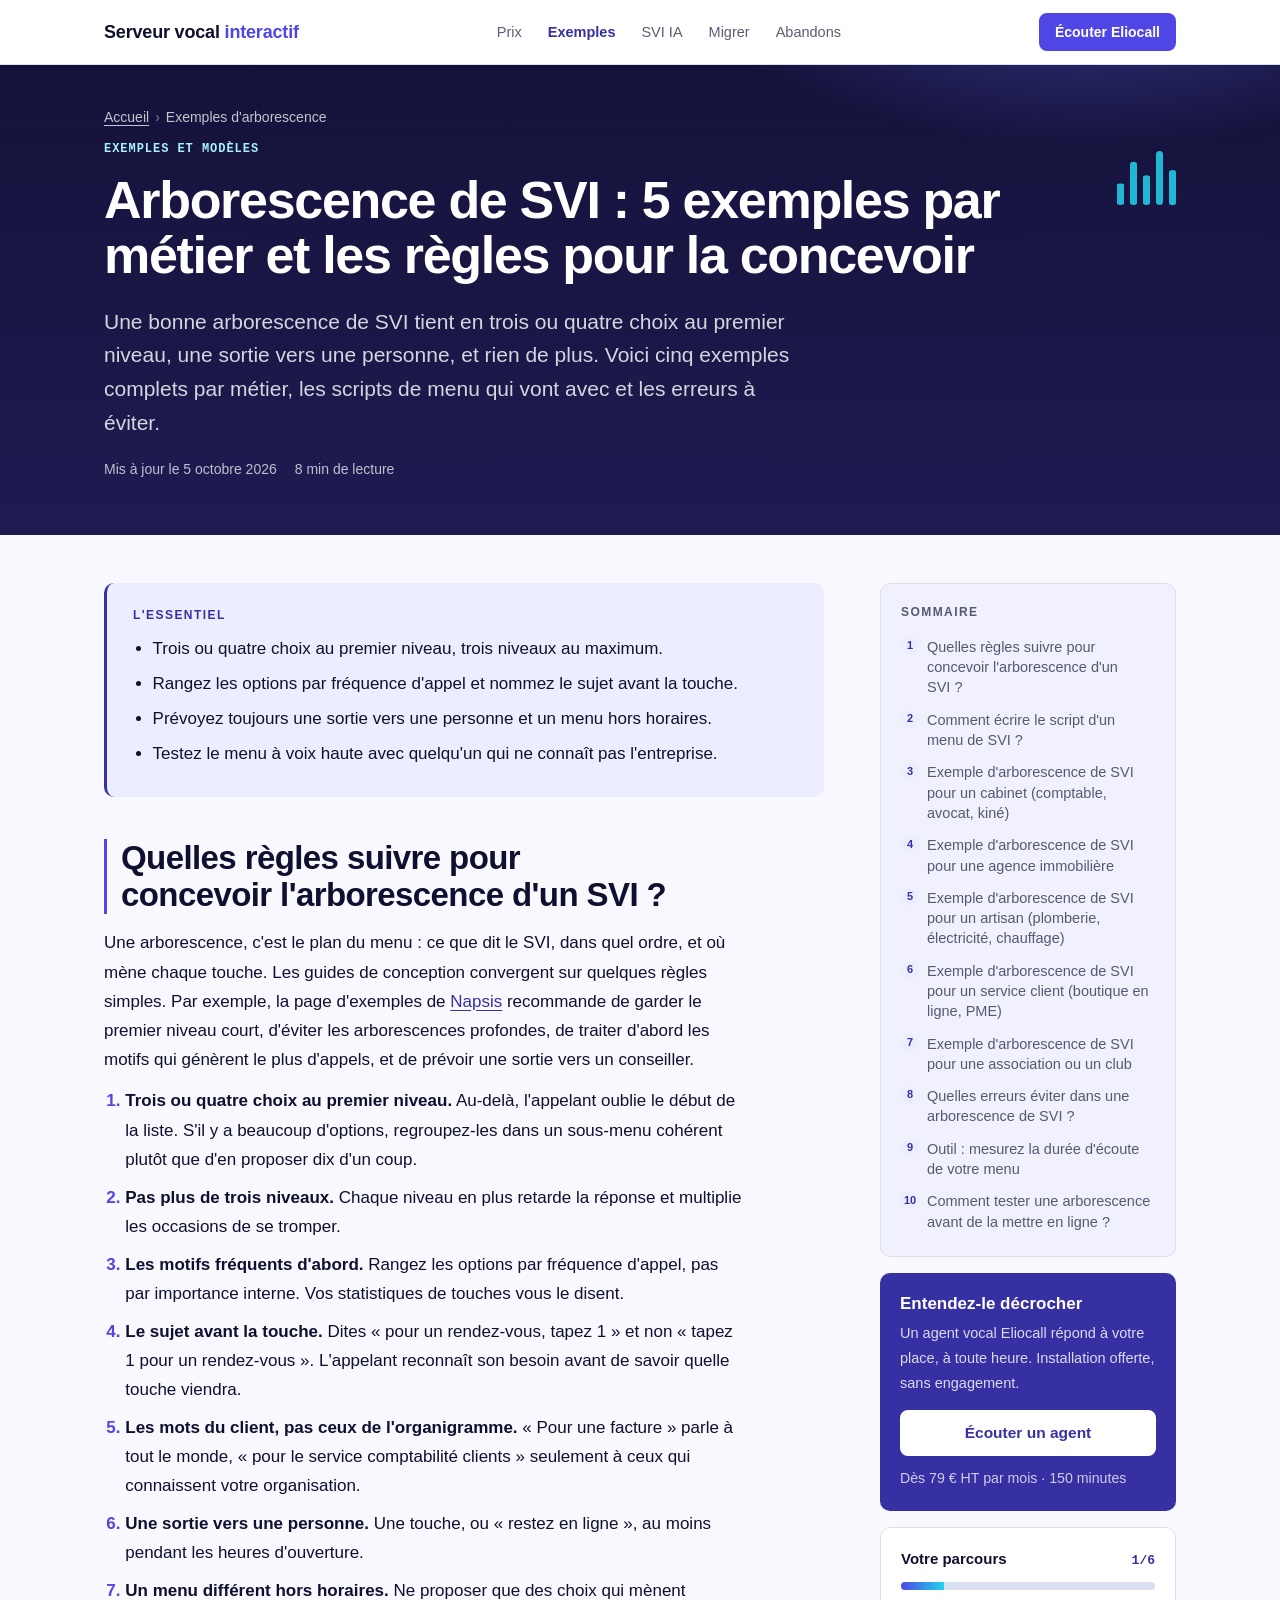
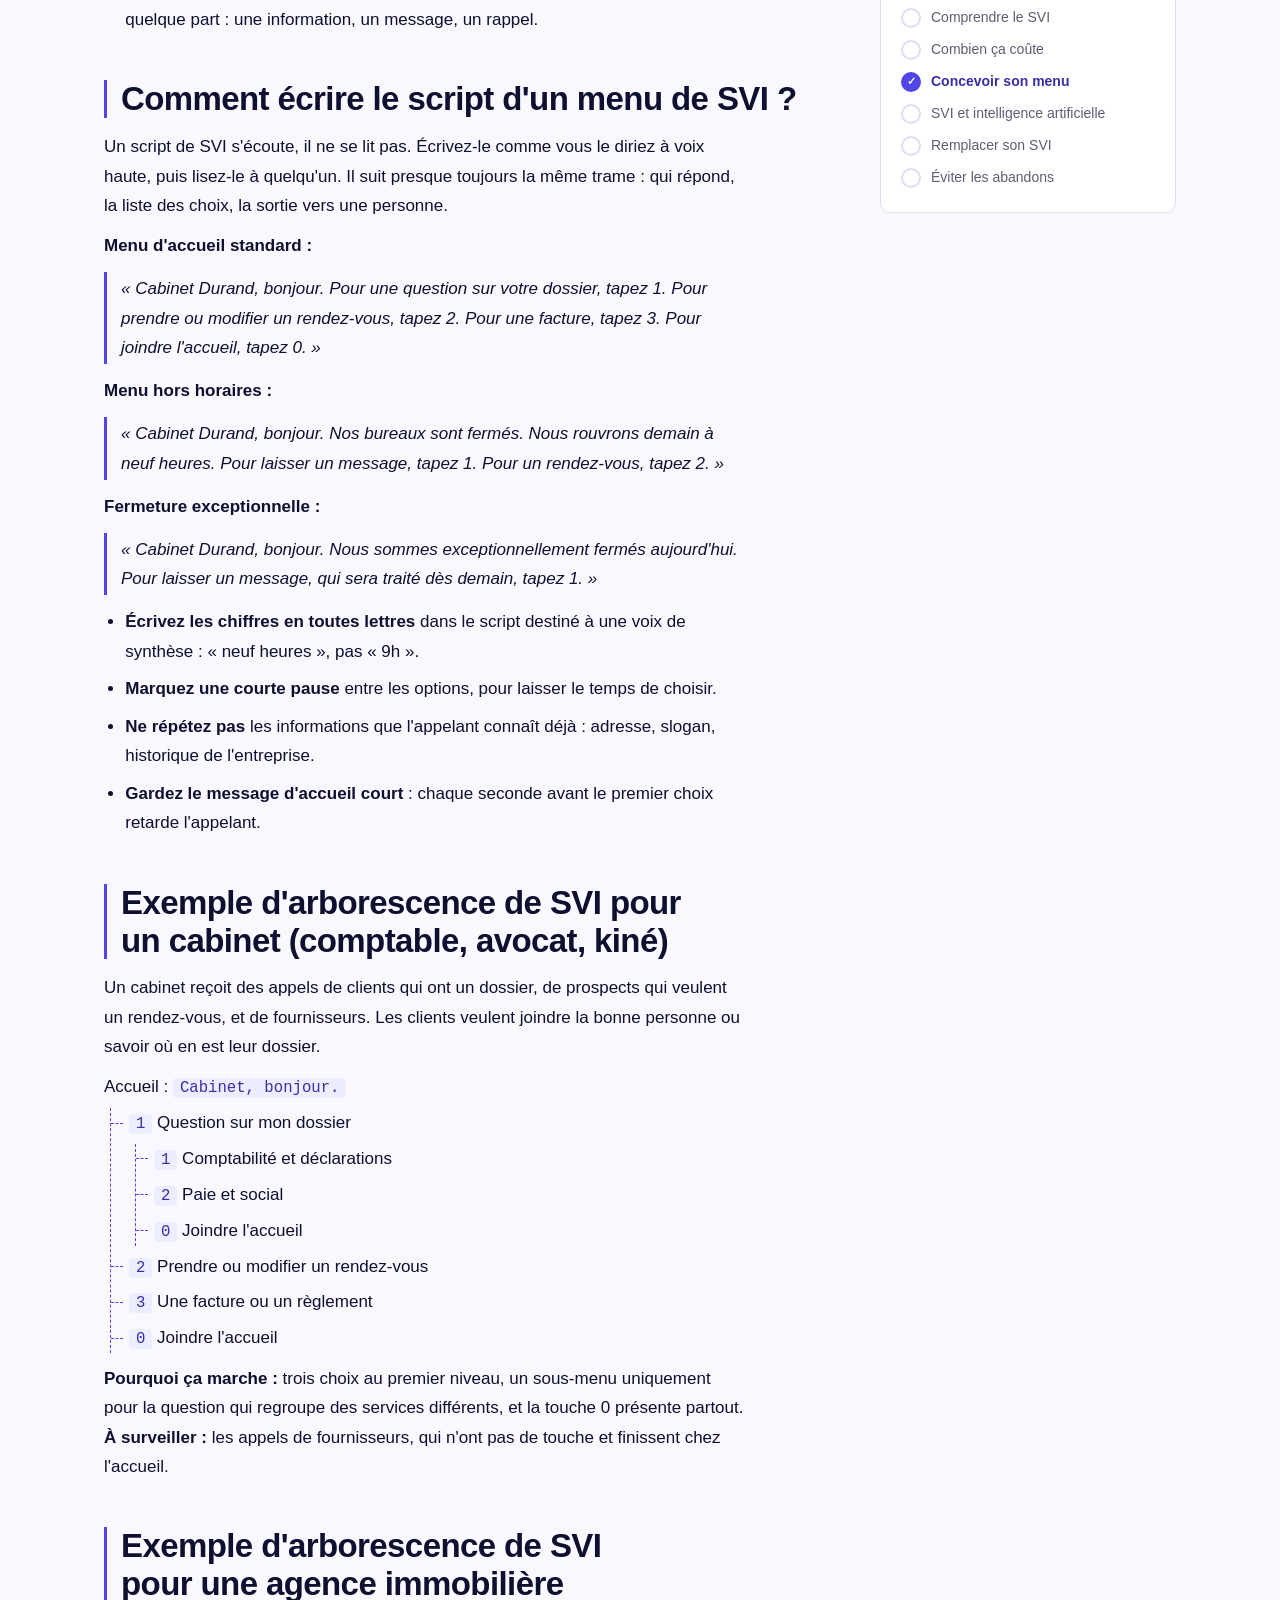
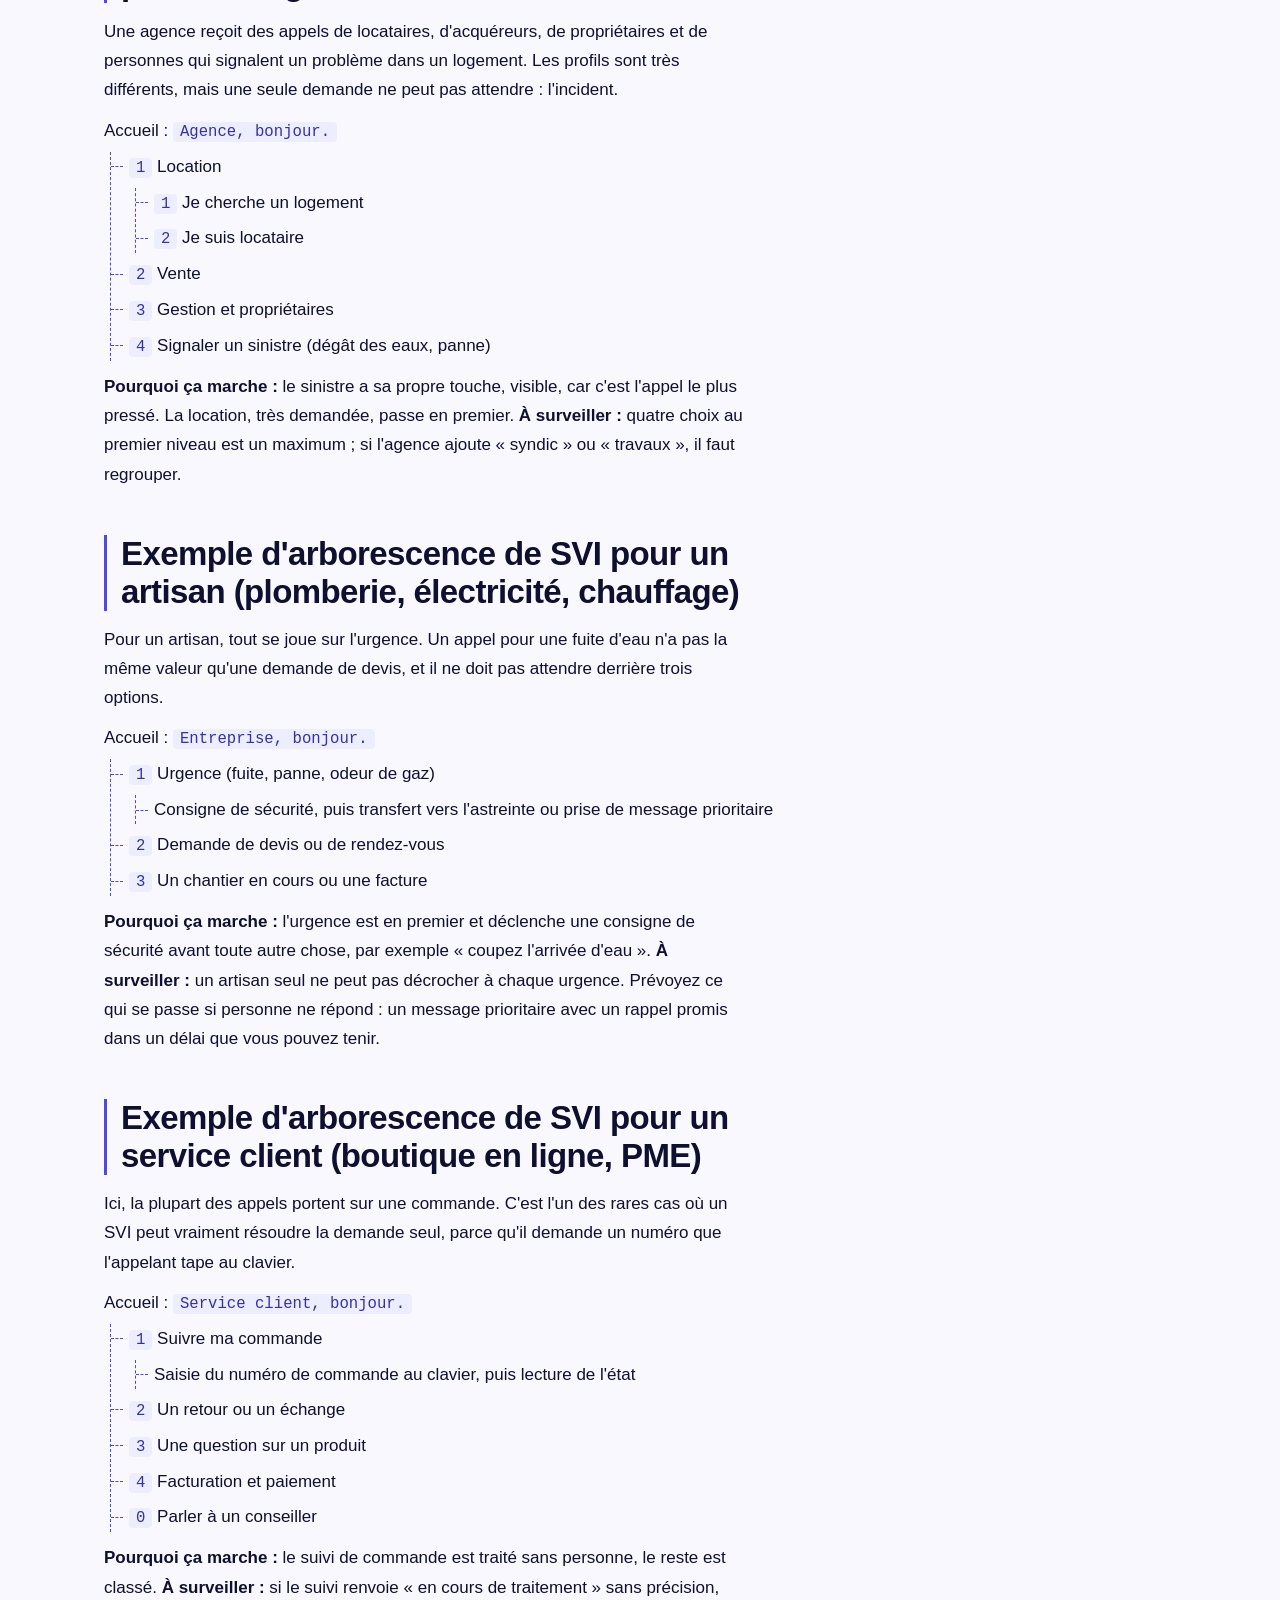
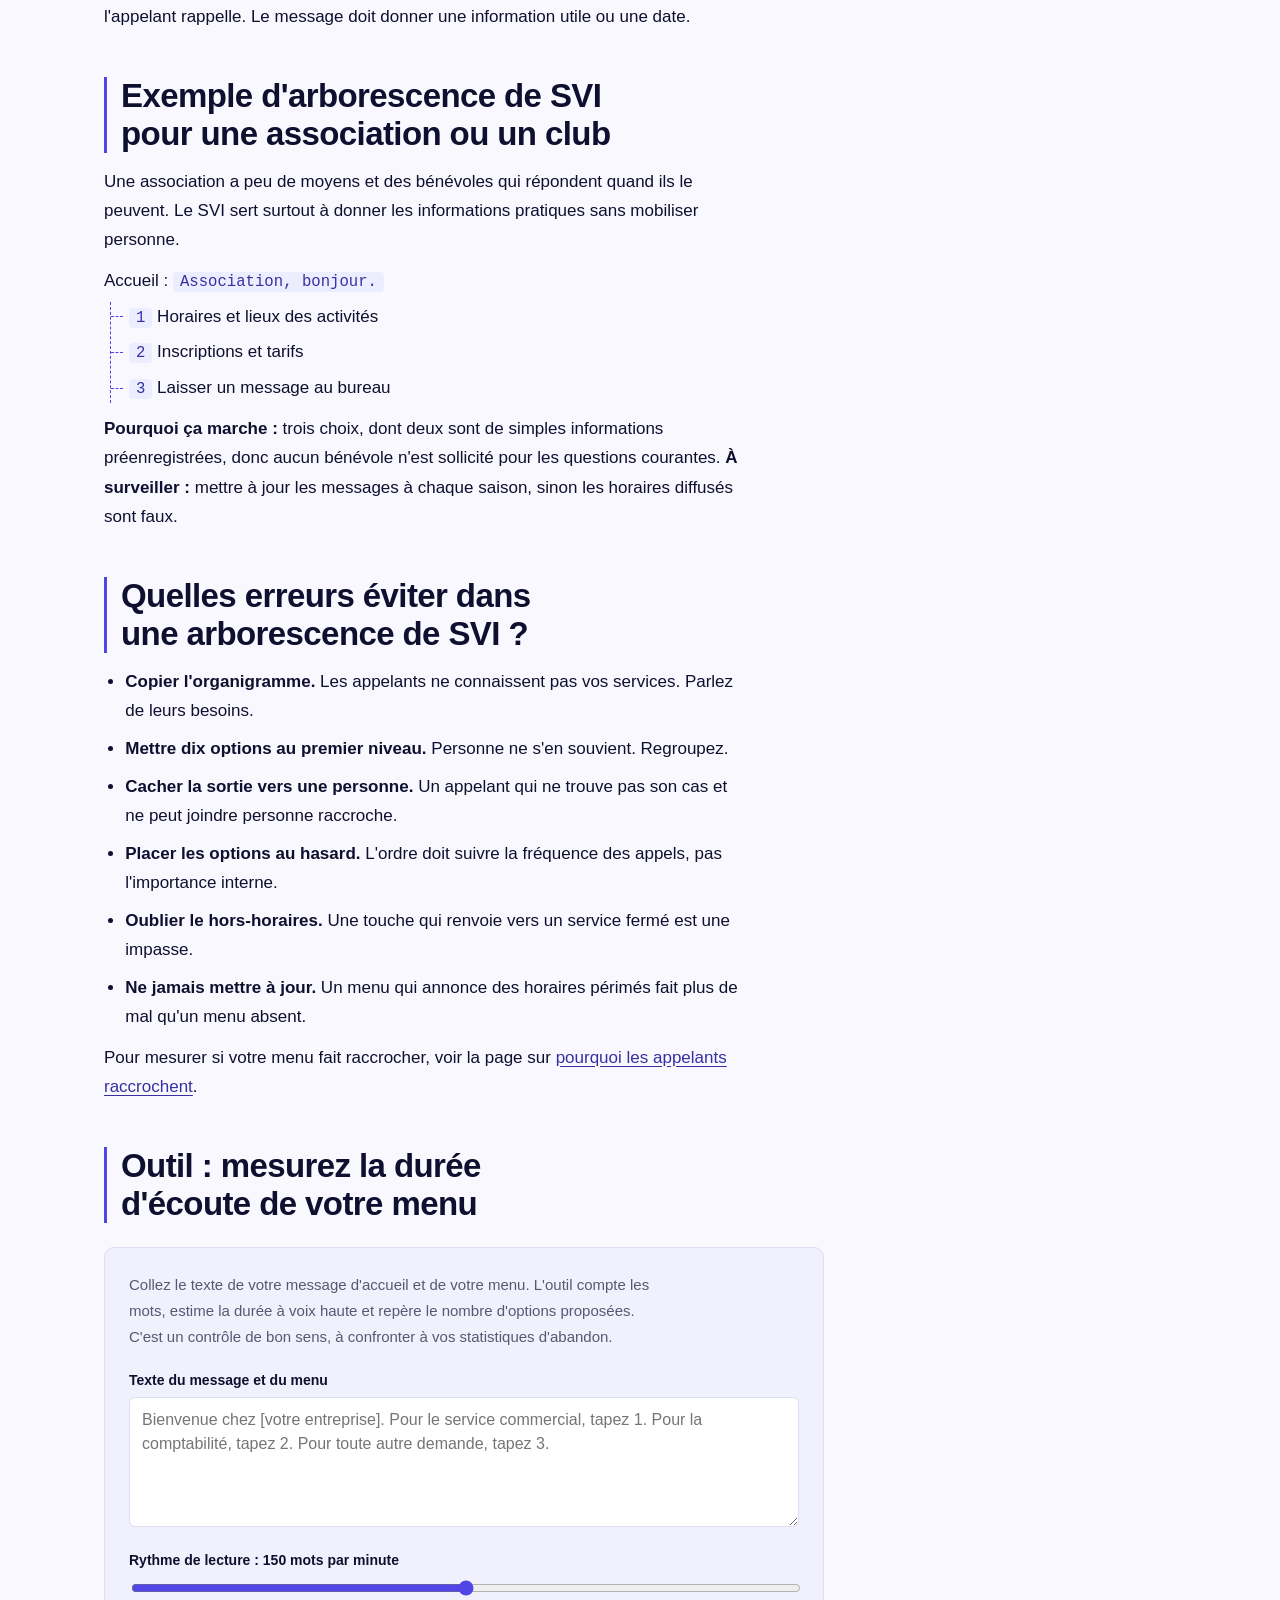
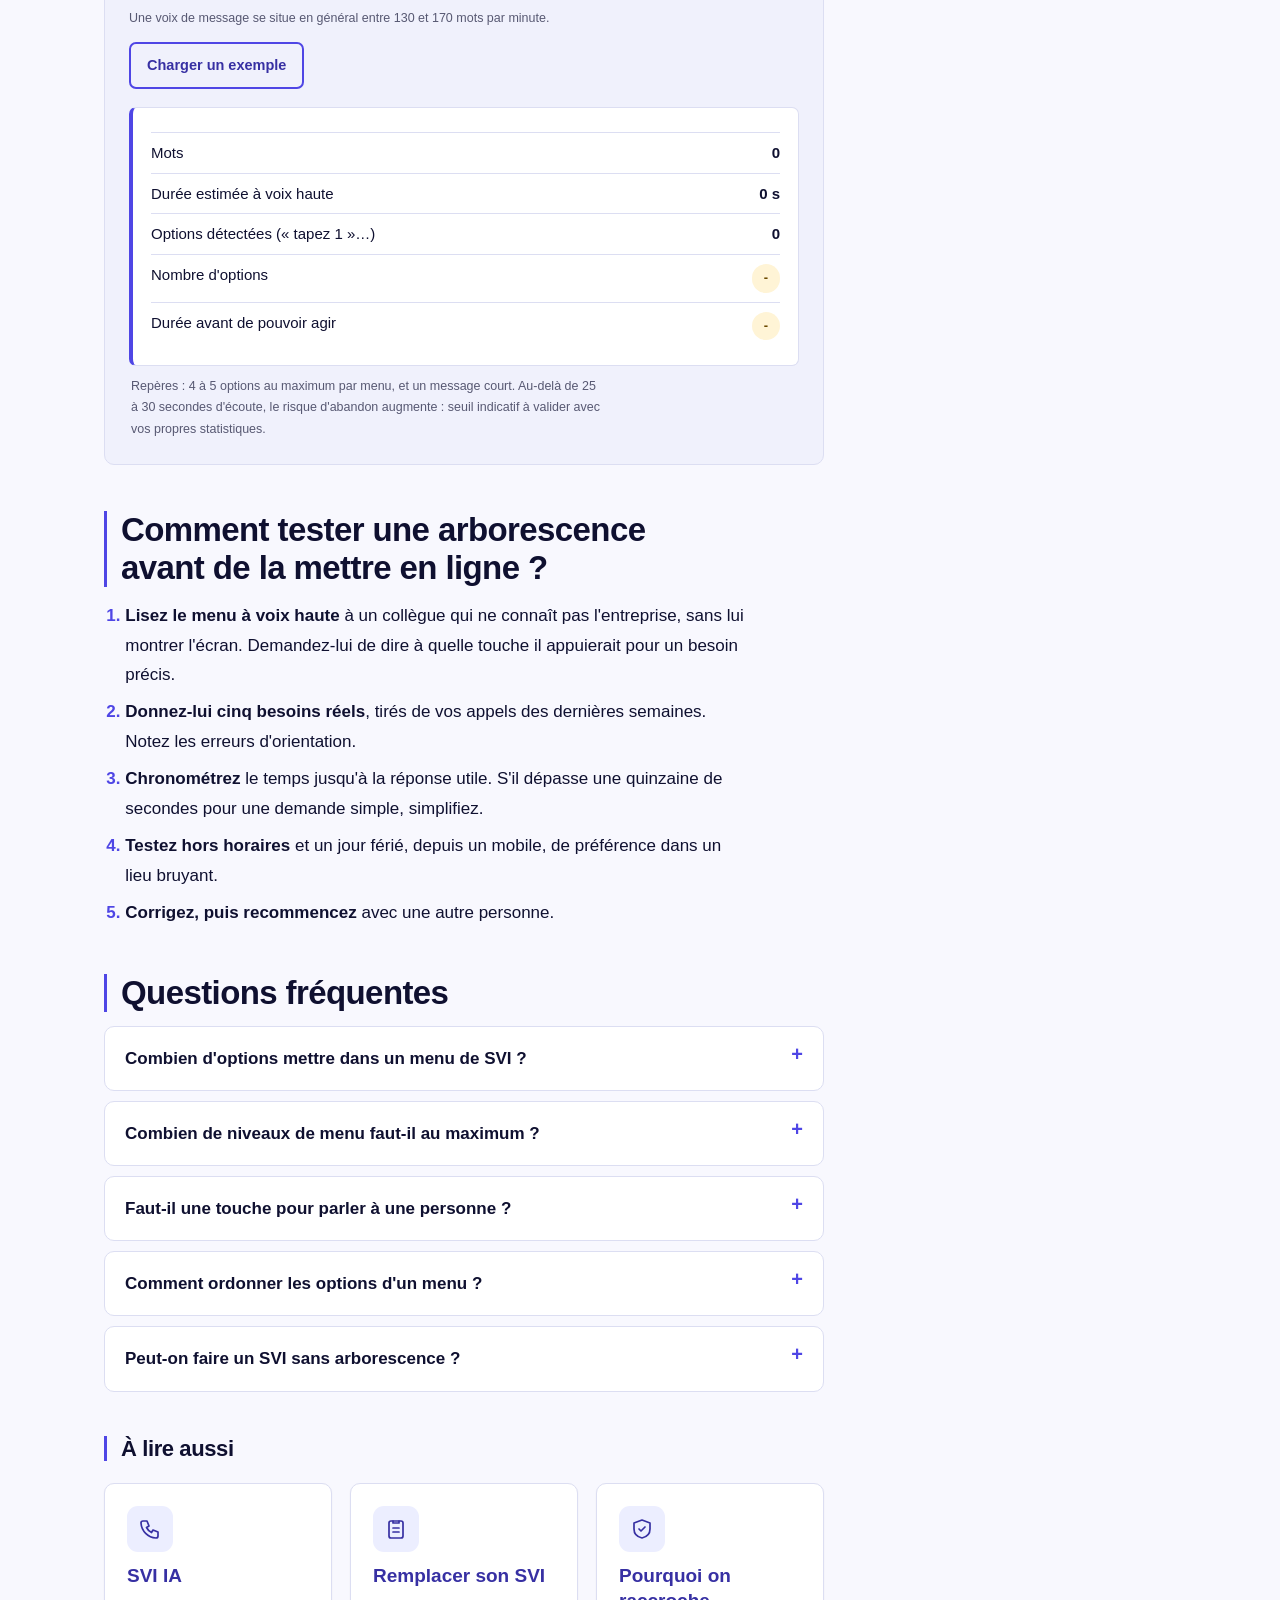
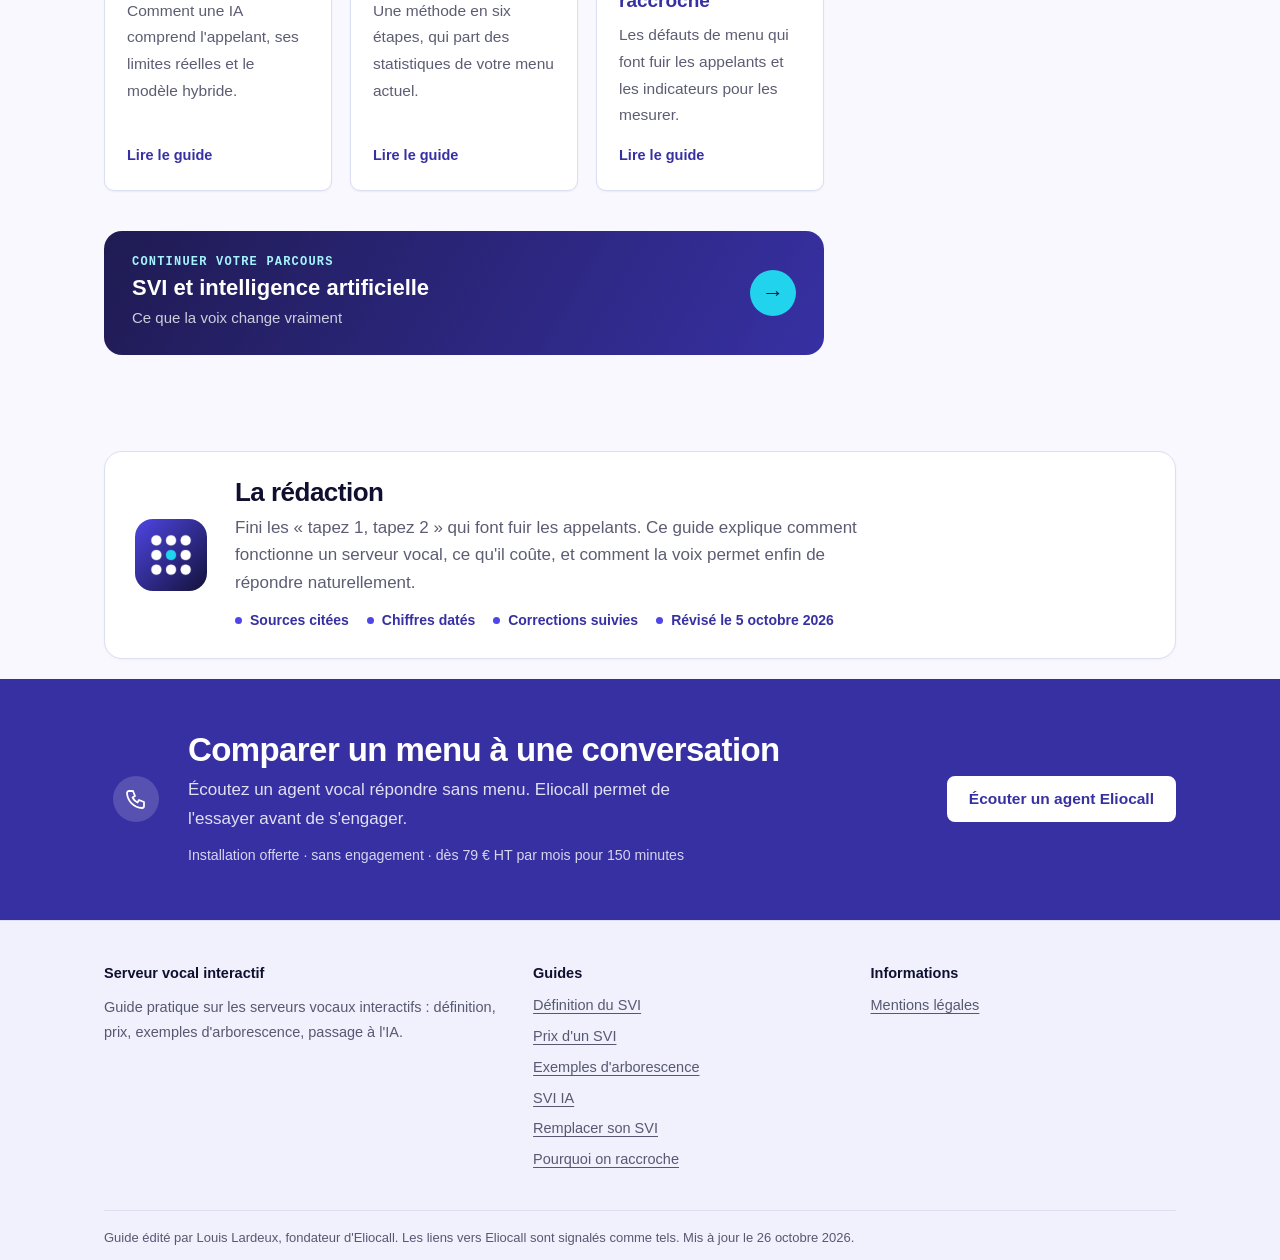
==== commit 60a9e3ab: "SEO 26/10 : intention de recherche, liens À lire aussi tournants, descriptions, dates" ====
--- a/arborescence-svi-exemples/index.html
+++ b/arborescence-svi-exemples/index.html
@@ -4,13 +4,13 @@
 <meta charset="utf-8">
 <meta name="viewport" content="width=device-width, initial-scale=1">
 <title>Arborescence de SVI : 5 exemples par métier à copier</title>
-<meta name="description" content="Cinq exemples d&#x27;arborescence de SVI par métier (cabinet, agence, artisan, service client, association), les règles de conception et des scripts de menu.">
+<meta name="description" content="Cinq exemples d&#x27;arborescence de SVI par métier : cabinet, agence, artisan, service client, association. Règles de conception et scripts de menu.">
 <link rel="canonical" href="https://serveur-vocal-interactif.fr/arborescence-svi-exemples/">
 <meta property="og:type" content="article">
 <meta property="og:locale" content="fr_FR">
 <meta property="og:site_name" content="Serveur vocal interactif">
 <meta property="og:title" content="Arborescence de SVI : 5 exemples par métier à copier">
-<meta property="og:description" content="Cinq exemples d&#x27;arborescence de SVI par métier (cabinet, agence, artisan, service client, association), les règles de conception et des scripts de menu.">
+<meta property="og:description" content="Cinq exemples d&#x27;arborescence de SVI par métier : cabinet, agence, artisan, service client, association. Règles de conception et scripts de menu.">
 <meta property="og:url" content="https://serveur-vocal-interactif.fr/arborescence-svi-exemples/">
 <meta property="og:image" content="https://serveur-vocal-interactif.fr/og-image.png">
 <meta property="og:image:width" content="1200">
@@ -26,7 +26,7 @@
 
 <meta http-equiv="Content-Security-Policy" content="default-src 'self'; script-src 'self' 'unsafe-inline'; style-src 'self' 'unsafe-inline'; img-src 'self' data:; base-uri 'self'; form-action 'none'">
 <meta name="referrer" content="strict-origin-when-cross-origin">
-<script type="application/ld+json">{"@context": "https://schema.org", "@graph": [{"@type": "BreadcrumbList", "itemListElement": [{"@type": "ListItem", "position": 1, "name": "Accueil", "item": "https://serveur-vocal-interactif.fr/"}, {"@type": "ListItem", "position": 2, "name": "Exemples d'arborescence", "item": "https://serveur-vocal-interactif.fr/arborescence-svi-exemples/"}]}, {"@type": "Article", "headline": "Arborescence de SVI : 5 exemples par métier et les règles pour la concevoir", "description": "Cinq exemples d'arborescence de SVI par métier (cabinet, agence, artisan, service client, association), les règles de conception et des scripts de menu.", "inLanguage": "fr-FR", "datePublished": "2026-10-05", "dateModified": "2026-10-26", "mainEntityOfPage": "https://serveur-vocal-interactif.fr/arborescence-svi-exemples/", "author": {"@type": "Organization", "name": "Serveur vocal interactif", "url": "https://serveur-vocal-interactif.fr"}, "publisher": {"@type": "Organization", "name": "Serveur vocal interactif", "url": "https://serveur-vocal-interactif.fr"}}, {"@type": "FAQPage", "mainEntity": [{"@type": "Question", "name": "Combien d'options mettre dans un menu de SVI ?", "acceptedAnswer": {"@type": "Answer", "text": "Trois ou quatre au premier niveau, cinq au maximum. Si vous avez davantage de sujets, regroupez-les dans un sous-menu cohérent. Les guides de conception convergent sur ce point."}}, {"@type": "Question", "name": "Combien de niveaux de menu faut-il au maximum ?", "acceptedAnswer": {"@type": "Answer", "text": "Trois au plus, et deux si possible. Chaque niveau retarde la réponse et augmente le risque d'erreur."}}, {"@type": "Question", "name": "Faut-il une touche pour parler à une personne ?", "acceptedAnswer": {"@type": "Answer", "text": "Oui, au moins aux heures d'ouverture. La touche 0 est la plus répandue, ou l'attente en ligne. Sans cette sortie, les appelants dont le cas n'est pas prévu raccrochent."}}, {"@type": "Question", "name": "Comment ordonner les options d'un menu ?", "acceptedAnswer": {"@type": "Answer", "text": "Par fréquence d'appel : l'option la plus demandée en premier. Vos statistiques de touches ou, à défaut, vos derniers appels donnent l'ordre réel."}}, {"@type": "Question", "name": "Peut-on faire un SVI sans arborescence ?", "acceptedAnswer": {"@type": "Answer", "text": "Oui, avec un agent vocal conversationnel : l'appelant dit ce qu'il veut et l'IA comprend. Il faut alors des règles précises et des tests. Voir la page sur le SVI IA."}}]}]}</script>
+<script type="application/ld+json">{"@context": "https://schema.org", "@graph": [{"@type": "BreadcrumbList", "itemListElement": [{"@type": "ListItem", "position": 1, "name": "Accueil", "item": "https://serveur-vocal-interactif.fr/"}, {"@type": "ListItem", "position": 2, "name": "Exemples d'arborescence", "item": "https://serveur-vocal-interactif.fr/arborescence-svi-exemples/"}]}, {"@type": "Article", "headline": "Arborescence de SVI : 5 exemples par métier et les règles pour la concevoir", "description": "Cinq exemples d'arborescence de SVI par métier : cabinet, agence, artisan, service client, association. Règles de conception et scripts de menu.", "inLanguage": "fr-FR", "datePublished": "2026-10-05", "dateModified": "2026-10-05", "mainEntityOfPage": "https://serveur-vocal-interactif.fr/arborescence-svi-exemples/", "author": {"@type": "Organization", "name": "Serveur vocal interactif", "url": "https://serveur-vocal-interactif.fr"}, "publisher": {"@type": "Organization", "name": "Serveur vocal interactif", "url": "https://serveur-vocal-interactif.fr"}}, {"@type": "FAQPage", "mainEntity": [{"@type": "Question", "name": "Combien d'options mettre dans un menu de SVI ?", "acceptedAnswer": {"@type": "Answer", "text": "Trois ou quatre au premier niveau, cinq au maximum. Si vous avez davantage de sujets, regroupez-les dans un sous-menu cohérent. Les guides de conception convergent sur ce point."}}, {"@type": "Question", "name": "Combien de niveaux de menu faut-il au maximum ?", "acceptedAnswer": {"@type": "Answer", "text": "Trois au plus, et deux si possible. Chaque niveau retarde la réponse et augmente le risque d'erreur."}}, {"@type": "Question", "name": "Faut-il une touche pour parler à une personne ?", "acceptedAnswer": {"@type": "Answer", "text": "Oui, au moins aux heures d'ouverture. La touche 0 est la plus répandue, ou l'attente en ligne. Sans cette sortie, les appelants dont le cas n'est pas prévu raccrochent."}}, {"@type": "Question", "name": "Comment ordonner les options d'un menu ?", "acceptedAnswer": {"@type": "Answer", "text": "Par fréquence d'appel : l'option la plus demandée en premier. Vos statistiques de touches ou, à défaut, vos derniers appels donnent l'ordre réel."}}, {"@type": "Question", "name": "Peut-on faire un SVI sans arborescence ?", "acceptedAnswer": {"@type": "Answer", "text": "Oui, avec un agent vocal conversationnel : l'appelant dit ce qu'il veut et l'IA comprend. Il faut alors des règles précises et des tests. Voir la page sur le SVI IA."}}]}]}</script>
 <link rel="stylesheet" href="/style.css">
 <script>(function(){var d=document.documentElement;if(window.matchMedia&&matchMedia("(prefers-reduced-motion: reduce)").matches)return;d.classList.add("s-js");setTimeout(function(){if(!window.__rvok)d.classList.add("s-show")},3500)})();</script>
 </head>
@@ -35,7 +35,7 @@
 <div class="s-rdp" id="rdp" aria-hidden="true"><i></i></div>
 <header class="s-top"><div class="s-wrap"><a class="s-brand" href="/">Serveur vocal <span>interactif</span></a><nav class="s-nav" aria-label="Navigation"><a href="/prix-serveur-vocal-interactif/">Prix</a><a href="/arborescence-svi-exemples/" class="s-cur">Exemples</a><a href="/svi-ia-agent-vocal/">SVI IA</a><a href="/remplacer-son-svi/">Migrer</a><a href="/pourquoi-les-appelants-raccrochent/">Abandons</a></nav><a class="s-btn s-small" href="https://eliocall.com/?utm_source=serveur-vocal-interactif&amp;utm_medium=guide&amp;utm_campaign=header" rel="nofollow sponsored noopener">Écouter Eliocall</a></div></header>
 <main id="contenu">
-<div class="s-page-head"><div class="s-wrap"><div class="s-eq" aria-hidden="true"><i></i><i></i><i></i><i></i><i></i></div><div class="s-crumbs"><a href="/">Accueil</a><i>›</i>Exemples d'arborescence</div><div class="s-kicker">Exemples et modèles</div><h1>Arborescence de SVI&nbsp;: 5 exemples par métier et les règles pour la concevoir</h1><p class="s-lead">Une bonne arborescence de SVI tient en trois ou quatre choix au premier niveau, une sortie vers une personne, et rien de plus. Voici cinq exemples complets par métier, les scripts de menu qui vont avec et les erreurs à éviter.</p><div class="s-meta"><span>Mis à jour le 26 octobre 2026</span><span>8 min de lecture</span></div></div></div>
+<div class="s-page-head"><div class="s-wrap"><div class="s-eq" aria-hidden="true"><i></i><i></i><i></i><i></i><i></i></div><div class="s-crumbs"><a href="/">Accueil</a><i>›</i>Exemples d'arborescence</div><div class="s-kicker">Exemples et modèles</div><h1>Arborescence de SVI&nbsp;: 5 exemples par métier et les règles pour la concevoir</h1><p class="s-lead">Une bonne arborescence de SVI tient en trois ou quatre choix au premier niveau, une sortie vers une personne, et rien de plus. Voici cinq exemples complets par métier, les scripts de menu qui vont avec et les erreurs à éviter.</p><div class="s-meta"><span>Mis à jour le 5 octobre 2026</span><span>8 min de lecture</span></div></div></div>
 <div class="s-wrap s-layout"><article class="s-doc"><div class="s-summary"><b>L'essentiel</b><ul><li>Trois ou quatre choix au premier niveau, trois niveaux au maximum.</li><li>Rangez les options par fréquence d'appel et nommez le sujet avant la touche.</li><li>Prévoyez toujours une sortie vers une personne et un menu hors horaires.</li><li>Testez le menu à voix haute avec quelqu'un qui ne connaît pas l'entreprise.</li></ul></div><section id="quelles-regles-suivre-pour-concevoir-l-arboresce" class="s-rv"><h2>Quelles règles suivre pour concevoir l'arborescence d'un SVI&nbsp;?</h2>
 <p>Une arborescence, c'est le plan du menu&nbsp;: ce que dit le SVI, dans quel ordre, et où mène chaque touche. Les guides de conception convergent sur quelques règles simples. Par exemple, la page d'exemples de <a href="https://www.napsis.fr/actualite/serveur-vocal-interactif-exemple/" rel="noopener">Napsis</a> recommande de garder le premier niveau court, d'éviter les arborescences profondes, de traiter d'abord les motifs qui génèrent le plus d'appels, et de prévoir une sortie vers un conseiller.</p>
 <ol class="s-rules">
@@ -164,11 +164,11 @@
  <li><strong>Testez hors horaires</strong> et un jour férié, depuis un mobile, de préférence dans un lieu bruyant.</li>
  <li><strong>Corrigez, puis recommencez</strong> avec une autre personne.</li>
 </ol>
-</section><section id="questions" class="s-rv"><h2>Questions fréquentes</h2><details><summary>Combien d'options mettre dans un menu de SVI&nbsp;?</summary><p>Trois ou quatre au premier niveau, cinq au maximum. Si vous avez davantage de sujets, regroupez-les dans un sous-menu cohérent. Les guides de conception convergent sur ce point.</p></details><details><summary>Combien de niveaux de menu faut-il au maximum&nbsp;?</summary><p>Trois au plus, et deux si possible. Chaque niveau retarde la réponse et augmente le risque d'erreur.</p></details><details><summary>Faut-il une touche pour parler à une personne&nbsp;?</summary><p>Oui, au moins aux heures d'ouverture. La touche 0 est la plus répandue, ou l'attente en ligne. Sans cette sortie, les appelants dont le cas n'est pas prévu raccrochent.</p></details><details><summary>Comment ordonner les options d'un menu&nbsp;?</summary><p>Par fréquence d'appel&nbsp;: l'option la plus demandée en premier. Vos statistiques de touches ou, à défaut, vos derniers appels donnent l'ordre réel.</p></details><details><summary>Peut-on faire un SVI sans arborescence&nbsp;?</summary><p>Oui, avec un agent vocal conversationnel&nbsp;: l'appelant dit ce qu'il veut et l'IA comprend. Il faut alors des règles précises et des tests. Voir la page sur le SVI IA.</p></details></section><div class="s-related"><h2>À lire aussi</h2><div class="s-cards s-cols3"><a class="s-card" href="/"><span class="s-ico" aria-hidden="true"><svg viewBox="0 0 24 24" width="24" height="24" fill="none" stroke="currentColor" stroke-width="1.7" stroke-linecap="round" stroke-linejoin="round"><path d="M5 4h4l2 5-2.5 1.5a11 11 0 0 0 5 5L15 13l5 2v4a2 2 0 0 1-2 2A16 16 0 0 1 3 6a2 2 0 0 1 2-2z"/></svg></span><h3>Définition du SVI</h3><p>Définition, fonctionnement, types et limites d'un serveur vocal interactif.</p><span class="s-more">Lire le guide</span></a><a class="s-card" href="/prix-serveur-vocal-interactif/"><span class="s-ico" aria-hidden="true"><svg viewBox="0 0 24 24" width="24" height="24" fill="none" stroke="currentColor" stroke-width="1.7" stroke-linecap="round" stroke-linejoin="round"><rect x="5" y="4" width="14" height="17" rx="2"/><path d="M9 4v2h6V4M9 11h6M9 15h6"/></svg></span><h3>Prix d'un SVI</h3><p>La structure du prix, les tarifs publics relevés en octobre 2026 et les pièges de facturation.</p><span class="s-more">Lire le guide</span></a><a class="s-card" href="/svi-ia-agent-vocal/"><span class="s-ico" aria-hidden="true"><svg viewBox="0 0 24 24" width="24" height="24" fill="none" stroke="currentColor" stroke-width="1.7" stroke-linecap="round" stroke-linejoin="round"><path d="M12 3l8 3v6c0 5-3.5 8-8 9-4.5-1-8-4-8-9V6z"/><path d="M9 12l2 2 4-4"/></svg></span><h3>SVI IA</h3><p>Comment une IA comprend l'appelant, ses limites réelles et le modèle hybride.</p><span class="s-more">Lire le guide</span></a></div></div><div id="nx-box" hidden></div></article><aside class="s-side"><nav class="s-toc" aria-label="Sommaire"><b>Sommaire</b><ol><li><a href="#quelles-regles-suivre-pour-concevoir-l-arboresce">Quelles règles suivre pour concevoir l'arborescence d'un SVI&nbsp;?</a></li><li><a href="#comment-ecrire-le-script-d-un-menu-de-svi">Comment écrire le script d'un menu de SVI&nbsp;?</a></li><li><a href="#exemple-d-arborescence-de-svi-pour-un-cabinet-co">Exemple d'arborescence de SVI pour un cabinet (comptable, avocat, kiné)</a></li><li><a href="#exemple-d-arborescence-de-svi-pour-une-agence-im">Exemple d'arborescence de SVI pour une agence immobilière</a></li><li><a href="#exemple-d-arborescence-de-svi-pour-un-artisan-pl">Exemple d'arborescence de SVI pour un artisan (plomberie, électricité, chauffage)</a></li><li><a href="#exemple-d-arborescence-de-svi-pour-un-service-cl">Exemple d'arborescence de SVI pour un service client (boutique en ligne, PME)</a></li><li><a href="#exemple-d-arborescence-de-svi-pour-une-associati">Exemple d'arborescence de SVI pour une association ou un club</a></li><li><a href="#quelles-erreurs-eviter-dans-une-arborescence-de-">Quelles erreurs éviter dans une arborescence de SVI&nbsp;?</a></li><li><a href="#mesurer-duree-menu">Outil&nbsp;: mesurez la durée d'écoute de votre menu</a></li><li><a href="#comment-tester-une-arborescence-avant-de-la-mett">Comment tester une arborescence avant de la mettre en ligne&nbsp;?</a></li></ol></nav><div class="s-sidecta"><b>Entendez-le décrocher</b><p>Un agent vocal Eliocall répond à votre place, à toute heure. Installation offerte, sans engagement.</p><a class="s-btn" href="https://eliocall.com/?utm_source=serveur-vocal-interactif&utm_medium=guide&utm_campaign=ecouter#hero-form" rel="nofollow sponsored noopener">Écouter un agent</a><small style="display:block;margin-top:10px;opacity:.75">Dès 79 € HT par mois · 150 minutes</small></div><div id="jr-box" hidden></div></aside></div>
-<section class="s-rdn" id="redaction"><div class="s-wrap"><div class="s-rdc"><img class="s-rdm" src="/icon-192.png" alt="" width="72" height="72" loading="lazy" decoding="async"><div><h2>La rédaction</h2><p>Fini les «&nbsp;tapez 1, tapez 2&nbsp;» qui font fuir les appelants. Ce guide explique comment fonctionne un serveur vocal, ce qu'il coûte, et comment la voix permet enfin de répondre naturellement.</p><ul><li>Sources citées</li><li>Chiffres datés</li><li>Corrections suivies</li><li>Révisé le 8 octobre 2026</li></ul></div></div></div></section>
+</section><section id="questions" class="s-rv"><h2>Questions fréquentes</h2><details><summary>Combien d'options mettre dans un menu de SVI&nbsp;?</summary><p>Trois ou quatre au premier niveau, cinq au maximum. Si vous avez davantage de sujets, regroupez-les dans un sous-menu cohérent. Les guides de conception convergent sur ce point.</p></details><details><summary>Combien de niveaux de menu faut-il au maximum&nbsp;?</summary><p>Trois au plus, et deux si possible. Chaque niveau retarde la réponse et augmente le risque d'erreur.</p></details><details><summary>Faut-il une touche pour parler à une personne&nbsp;?</summary><p>Oui, au moins aux heures d'ouverture. La touche 0 est la plus répandue, ou l'attente en ligne. Sans cette sortie, les appelants dont le cas n'est pas prévu raccrochent.</p></details><details><summary>Comment ordonner les options d'un menu&nbsp;?</summary><p>Par fréquence d'appel&nbsp;: l'option la plus demandée en premier. Vos statistiques de touches ou, à défaut, vos derniers appels donnent l'ordre réel.</p></details><details><summary>Peut-on faire un SVI sans arborescence&nbsp;?</summary><p>Oui, avec un agent vocal conversationnel&nbsp;: l'appelant dit ce qu'il veut et l'IA comprend. Il faut alors des règles précises et des tests. Voir la page sur le SVI IA.</p></details></section><div class="s-related"><h2>À lire aussi</h2><div class="s-cards s-cols3"><a class="s-card" href="/svi-ia-agent-vocal/"><span class="s-ico" aria-hidden="true"><svg viewBox="0 0 24 24" width="24" height="24" fill="none" stroke="currentColor" stroke-width="1.7" stroke-linecap="round" stroke-linejoin="round"><path d="M5 4h4l2 5-2.5 1.5a11 11 0 0 0 5 5L15 13l5 2v4a2 2 0 0 1-2 2A16 16 0 0 1 3 6a2 2 0 0 1 2-2z"/></svg></span><h3>SVI IA</h3><p>Comment une IA comprend l'appelant, ses limites réelles et le modèle hybride.</p><span class="s-more">Lire le guide</span></a><a class="s-card" href="/remplacer-son-svi/"><span class="s-ico" aria-hidden="true"><svg viewBox="0 0 24 24" width="24" height="24" fill="none" stroke="currentColor" stroke-width="1.7" stroke-linecap="round" stroke-linejoin="round"><rect x="5" y="4" width="14" height="17" rx="2"/><path d="M9 4v2h6V4M9 11h6M9 15h6"/></svg></span><h3>Remplacer son SVI</h3><p>Une méthode en six étapes, qui part des statistiques de votre menu actuel.</p><span class="s-more">Lire le guide</span></a><a class="s-card" href="/pourquoi-les-appelants-raccrochent/"><span class="s-ico" aria-hidden="true"><svg viewBox="0 0 24 24" width="24" height="24" fill="none" stroke="currentColor" stroke-width="1.7" stroke-linecap="round" stroke-linejoin="round"><path d="M12 3l8 3v6c0 5-3.5 8-8 9-4.5-1-8-4-8-9V6z"/><path d="M9 12l2 2 4-4"/></svg></span><h3>Pourquoi on raccroche</h3><p>Les défauts de menu qui font fuir les appelants et les indicateurs pour les mesurer.</p><span class="s-more">Lire le guide</span></a></div></div><div id="nx-box" hidden></div></article><aside class="s-side"><nav class="s-toc" aria-label="Sommaire"><b>Sommaire</b><ol><li><a href="#quelles-regles-suivre-pour-concevoir-l-arboresce">Quelles règles suivre pour concevoir l'arborescence d'un SVI&nbsp;?</a></li><li><a href="#comment-ecrire-le-script-d-un-menu-de-svi">Comment écrire le script d'un menu de SVI&nbsp;?</a></li><li><a href="#exemple-d-arborescence-de-svi-pour-un-cabinet-co">Exemple d'arborescence de SVI pour un cabinet (comptable, avocat, kiné)</a></li><li><a href="#exemple-d-arborescence-de-svi-pour-une-agence-im">Exemple d'arborescence de SVI pour une agence immobilière</a></li><li><a href="#exemple-d-arborescence-de-svi-pour-un-artisan-pl">Exemple d'arborescence de SVI pour un artisan (plomberie, électricité, chauffage)</a></li><li><a href="#exemple-d-arborescence-de-svi-pour-un-service-cl">Exemple d'arborescence de SVI pour un service client (boutique en ligne, PME)</a></li><li><a href="#exemple-d-arborescence-de-svi-pour-une-associati">Exemple d'arborescence de SVI pour une association ou un club</a></li><li><a href="#quelles-erreurs-eviter-dans-une-arborescence-de-">Quelles erreurs éviter dans une arborescence de SVI&nbsp;?</a></li><li><a href="#mesurer-duree-menu">Outil&nbsp;: mesurez la durée d'écoute de votre menu</a></li><li><a href="#comment-tester-une-arborescence-avant-de-la-mett">Comment tester une arborescence avant de la mettre en ligne&nbsp;?</a></li></ol></nav><div class="s-sidecta"><b>Entendez-le décrocher</b><p>Un agent vocal Eliocall répond à votre place, à toute heure. Installation offerte, sans engagement.</p><a class="s-btn" href="https://eliocall.com/?utm_source=serveur-vocal-interactif&utm_medium=guide&utm_campaign=ecouter#hero-form" rel="nofollow sponsored noopener">Écouter un agent</a><small style="display:block;margin-top:10px;opacity:.75">Dès 79 € HT par mois · 150 minutes</small></div><div id="jr-box" hidden></div></aside></div>
+<section class="s-rdn" id="redaction"><div class="s-wrap"><div class="s-rdc"><img class="s-rdm" src="/icon-192.png" alt="" width="72" height="72" loading="lazy" decoding="async"><div><h2>La rédaction</h2><p>Fini les «&nbsp;tapez 1, tapez 2&nbsp;» qui font fuir les appelants. Ce guide explique comment fonctionne un serveur vocal, ce qu'il coûte, et comment la voix permet enfin de répondre naturellement.</p><ul><li>Sources citées</li><li>Chiffres datés</li><li>Corrections suivies</li><li>Révisé le 5 octobre 2026</li></ul></div></div></div></section>
 <div class="s-band"><div class="s-wrap"><div><div class="s-rg" aria-hidden="true"><span></span><span></span><span></span><b><svg viewBox="0 0 24 24" width="24" height="24" fill="none" stroke="#fff" stroke-width="1.8" stroke-linecap="round" stroke-linejoin="round"><path d="M5 4h4l2 5-2.5 1.5a11 11 0 0 0 5 5L15 13l5 2v4a2 2 0 0 1-2 2A16 16 0 0 1 3 6a2 2 0 0 1 2-2z"/></svg></b></div><div><h2>Comparer un menu à une conversation</h2><p>Écoutez un agent vocal répondre sans menu. Eliocall permet de l'essayer avant de s'engager.</p><small style="display:block;margin-top:10px;opacity:.8">Installation offerte · sans engagement · dès 79 € HT par mois pour 150 minutes</small></div></div><a class="s-btn" href="https://eliocall.com/?utm_source=serveur-vocal-interactif&amp;utm_medium=guide&amp;utm_campaign=svi-exemples" rel="nofollow sponsored noopener">Écouter un agent Eliocall</a></div></div>
 </main>
-<footer class="s-foot"><div class="s-wrap"><div><b>Serveur vocal <span>interactif</span></b><p>Guide pratique sur les serveurs vocaux interactifs&nbsp;: définition, prix, exemples d'arborescence, passage à l'IA.</p></div><div><b>Guides</b><ul><li><a href="/">Définition du SVI</a></li><li><a href="/prix-serveur-vocal-interactif/">Prix d'un SVI</a></li><li><a href="/arborescence-svi-exemples/">Exemples d'arborescence</a></li><li><a href="/svi-ia-agent-vocal/">SVI IA</a></li><li><a href="/remplacer-son-svi/">Remplacer son SVI</a></li><li><a href="/pourquoi-les-appelants-raccrochent/">Pourquoi on raccroche</a></li></ul></div><div><b>Informations</b><ul><li><a href="/mentions-legales/">Mentions légales</a></li></ul></div><div class="s-small">Guide édité par Julien. Mis à jour le 26 octobre 2026.</div></div></footer>
+<footer class="s-foot"><div class="s-wrap"><div><b>Serveur vocal <span>interactif</span></b><p>Guide pratique sur les serveurs vocaux interactifs&nbsp;: définition, prix, exemples d'arborescence, passage à l'IA.</p></div><div><b>Guides</b><ul><li><a href="/">Définition du SVI</a></li><li><a href="/prix-serveur-vocal-interactif/">Prix d'un SVI</a></li><li><a href="/arborescence-svi-exemples/">Exemples d'arborescence</a></li><li><a href="/svi-ia-agent-vocal/">SVI IA</a></li><li><a href="/remplacer-son-svi/">Remplacer son SVI</a></li><li><a href="/pourquoi-les-appelants-raccrochent/">Pourquoi on raccroche</a></li></ul></div><div><b>Informations</b><ul><li><a href="/mentions-legales/">Mentions légales</a></li></ul></div><div class="s-small">Guide édité par Louis Lardeux, fondateur d'Eliocall. Les liens vers Eliocall sont signalés comme tels. Mis à jour le 26 octobre 2026.</div></div></footer>
 <script>(function(){var P="s-",d=document;if(window.matchMedia&&matchMedia("(prefers-reduced-motion: reduce)").matches)return;window.__rvok=1;
 var rd=d.getElementById("rdp"),bar=rd&&rd.firstElementChild,top=d.querySelector("."+P+"top"),tk=false;
 function onS(){tk=false;var h=d.documentElement,max=h.scrollHeight-h.clientHeight,y=window.pageYOffset||h.scrollTop;if(bar&&max>0)bar.style.transform="scaleX("+Math.min(1,y/max)+")";if(top){if(y>8)top.classList.add(P+"sc");else top.classList.remove(P+"sc")}}
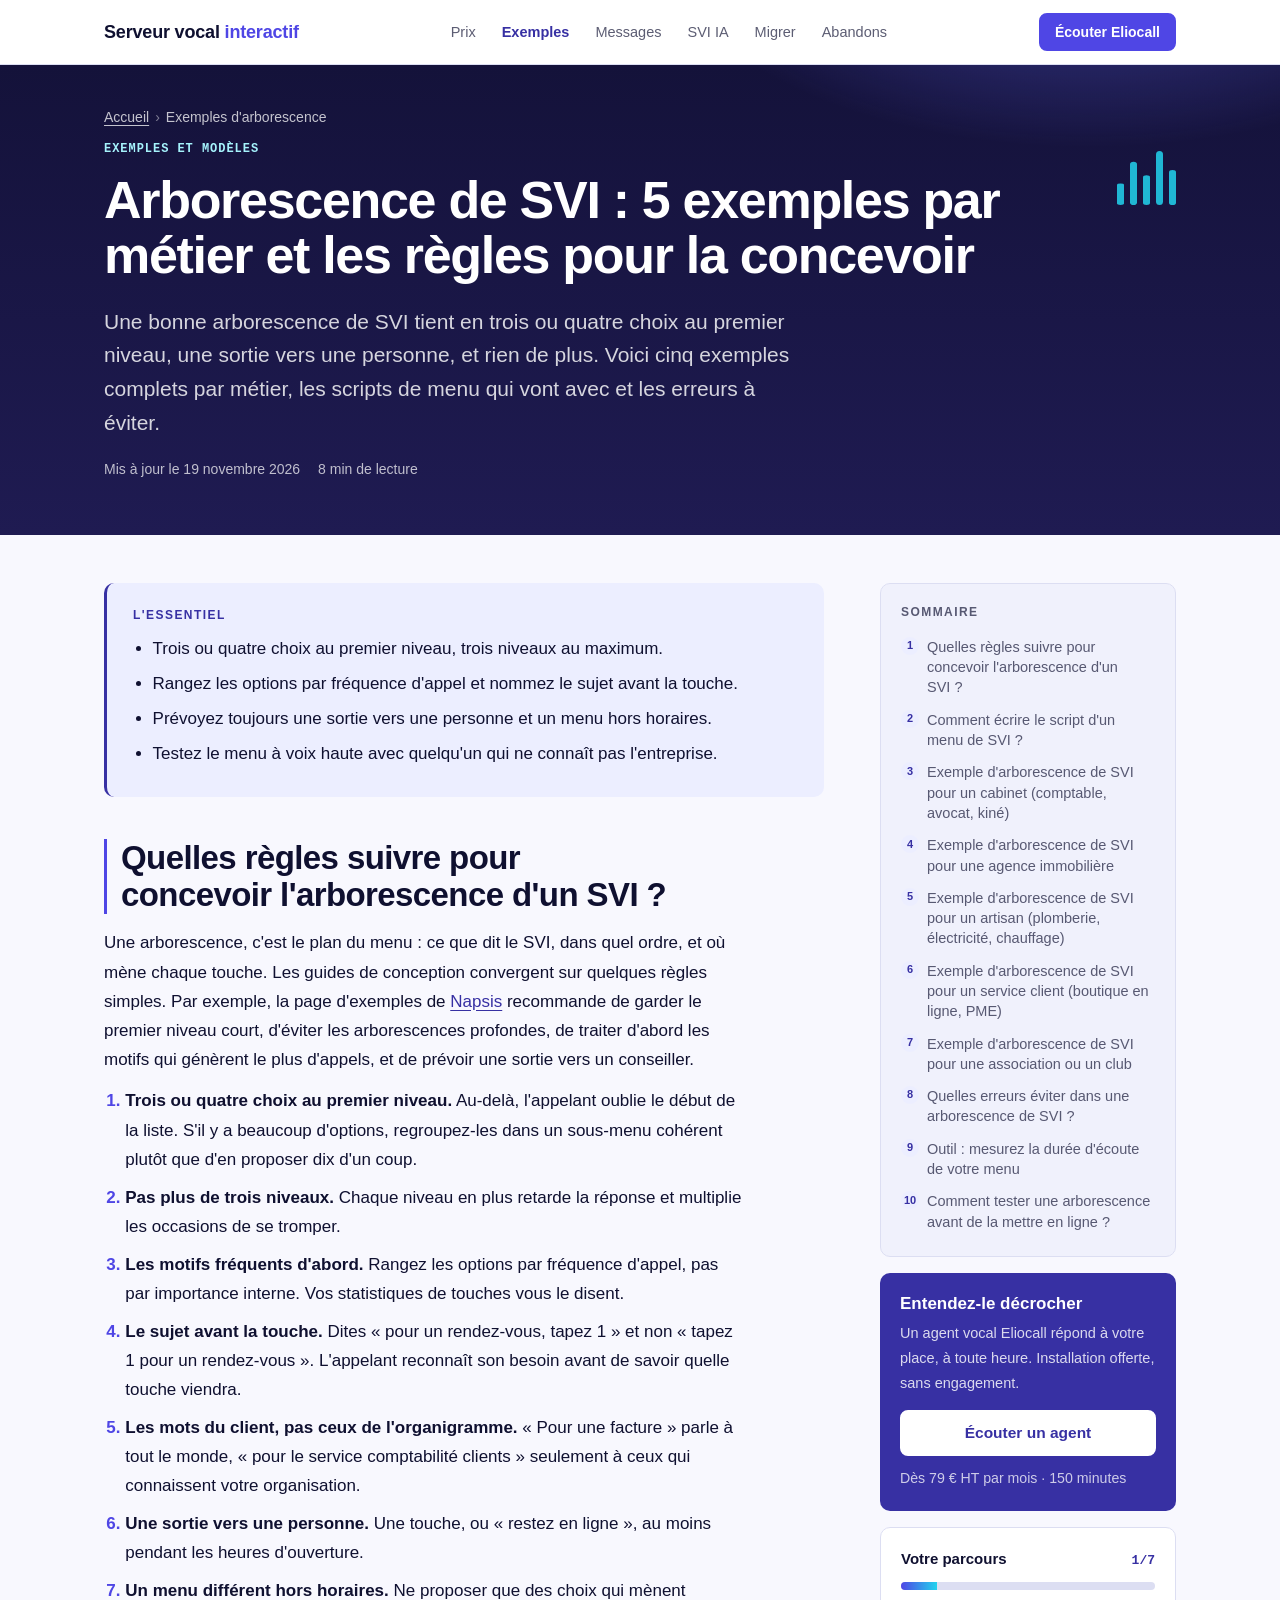
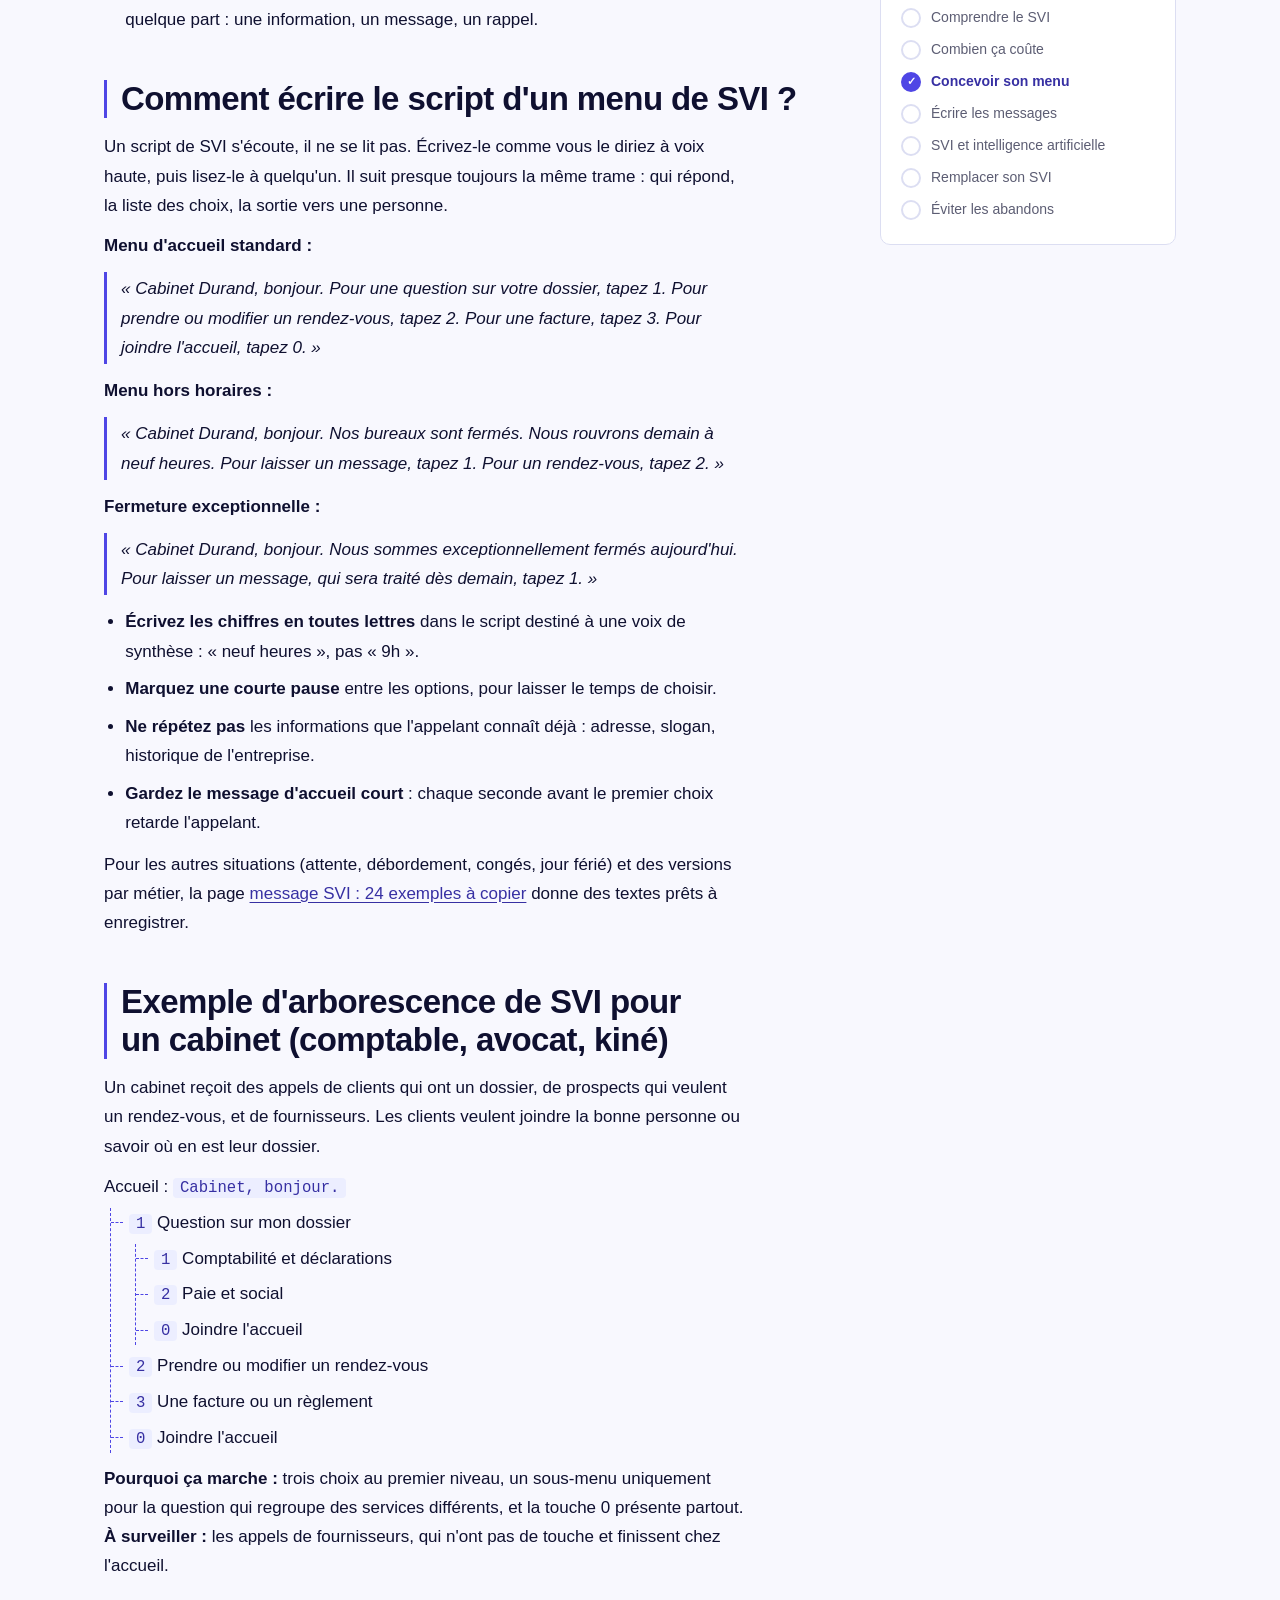
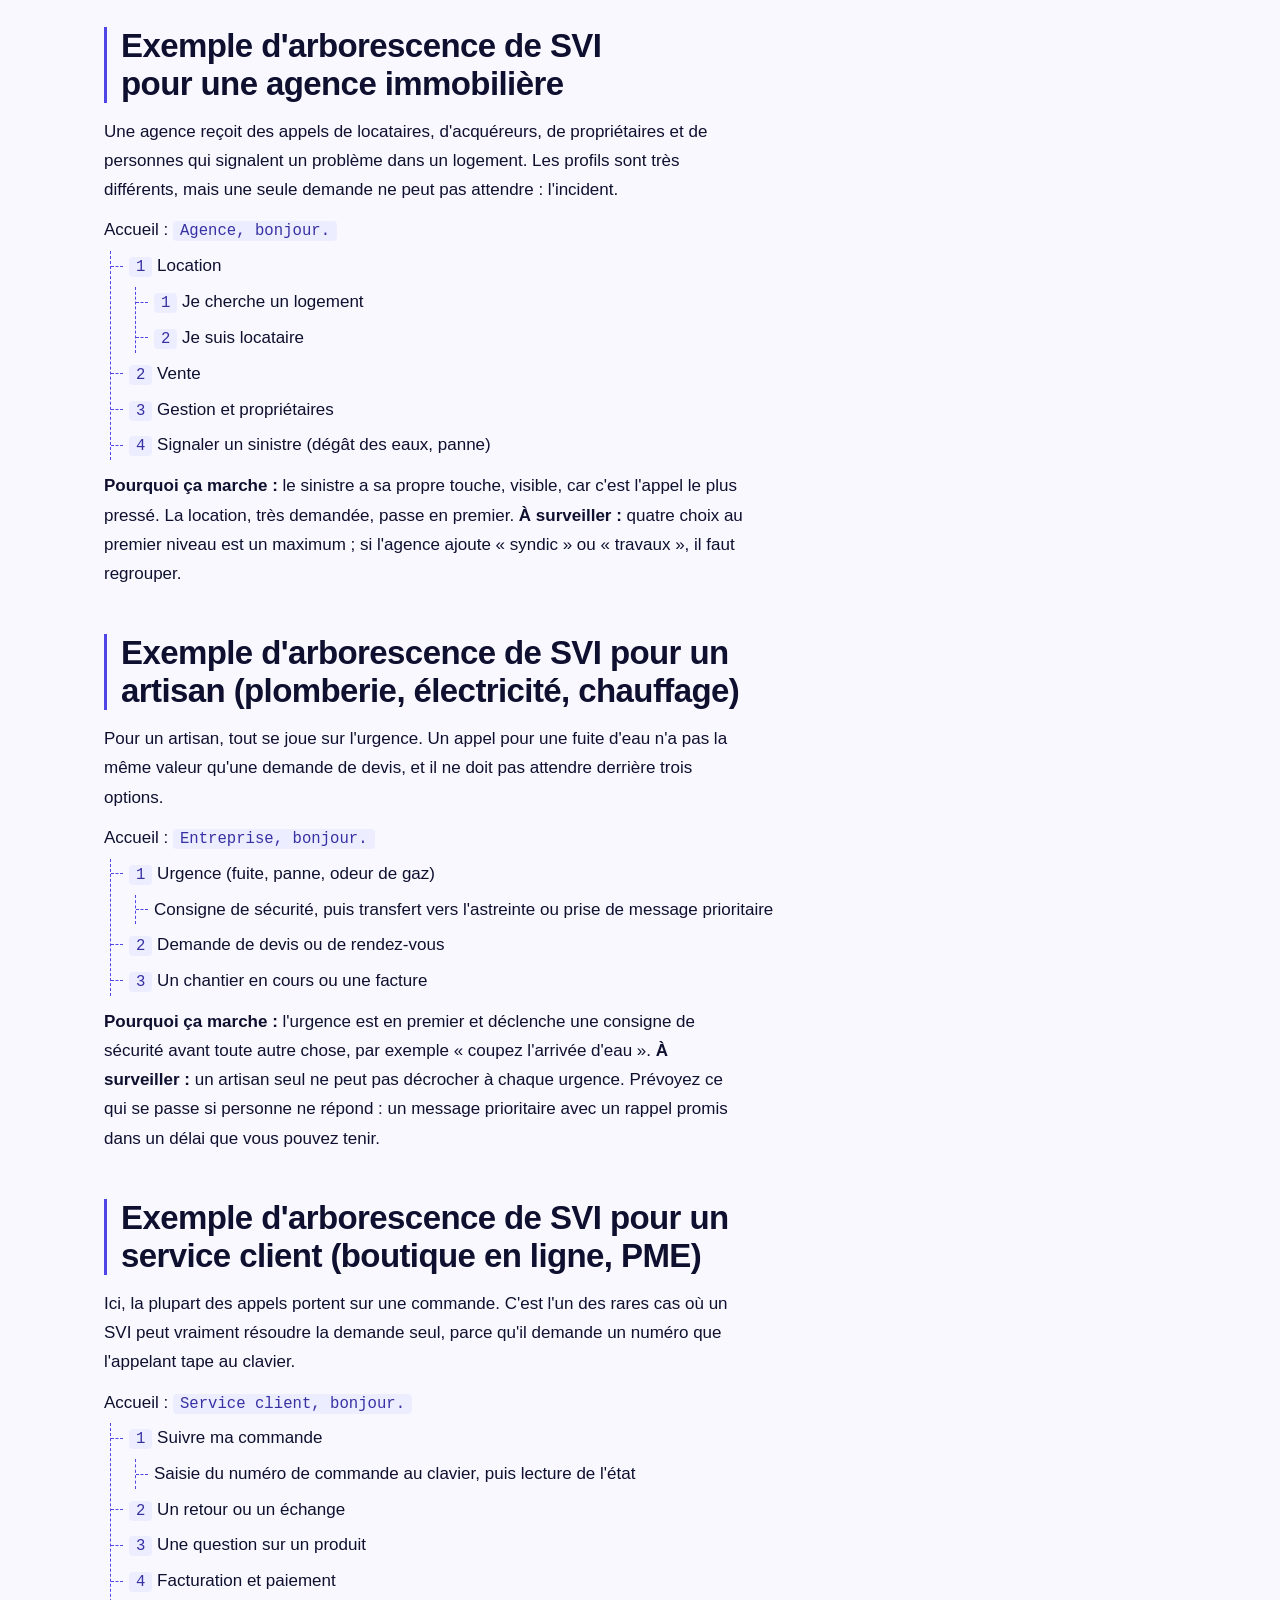
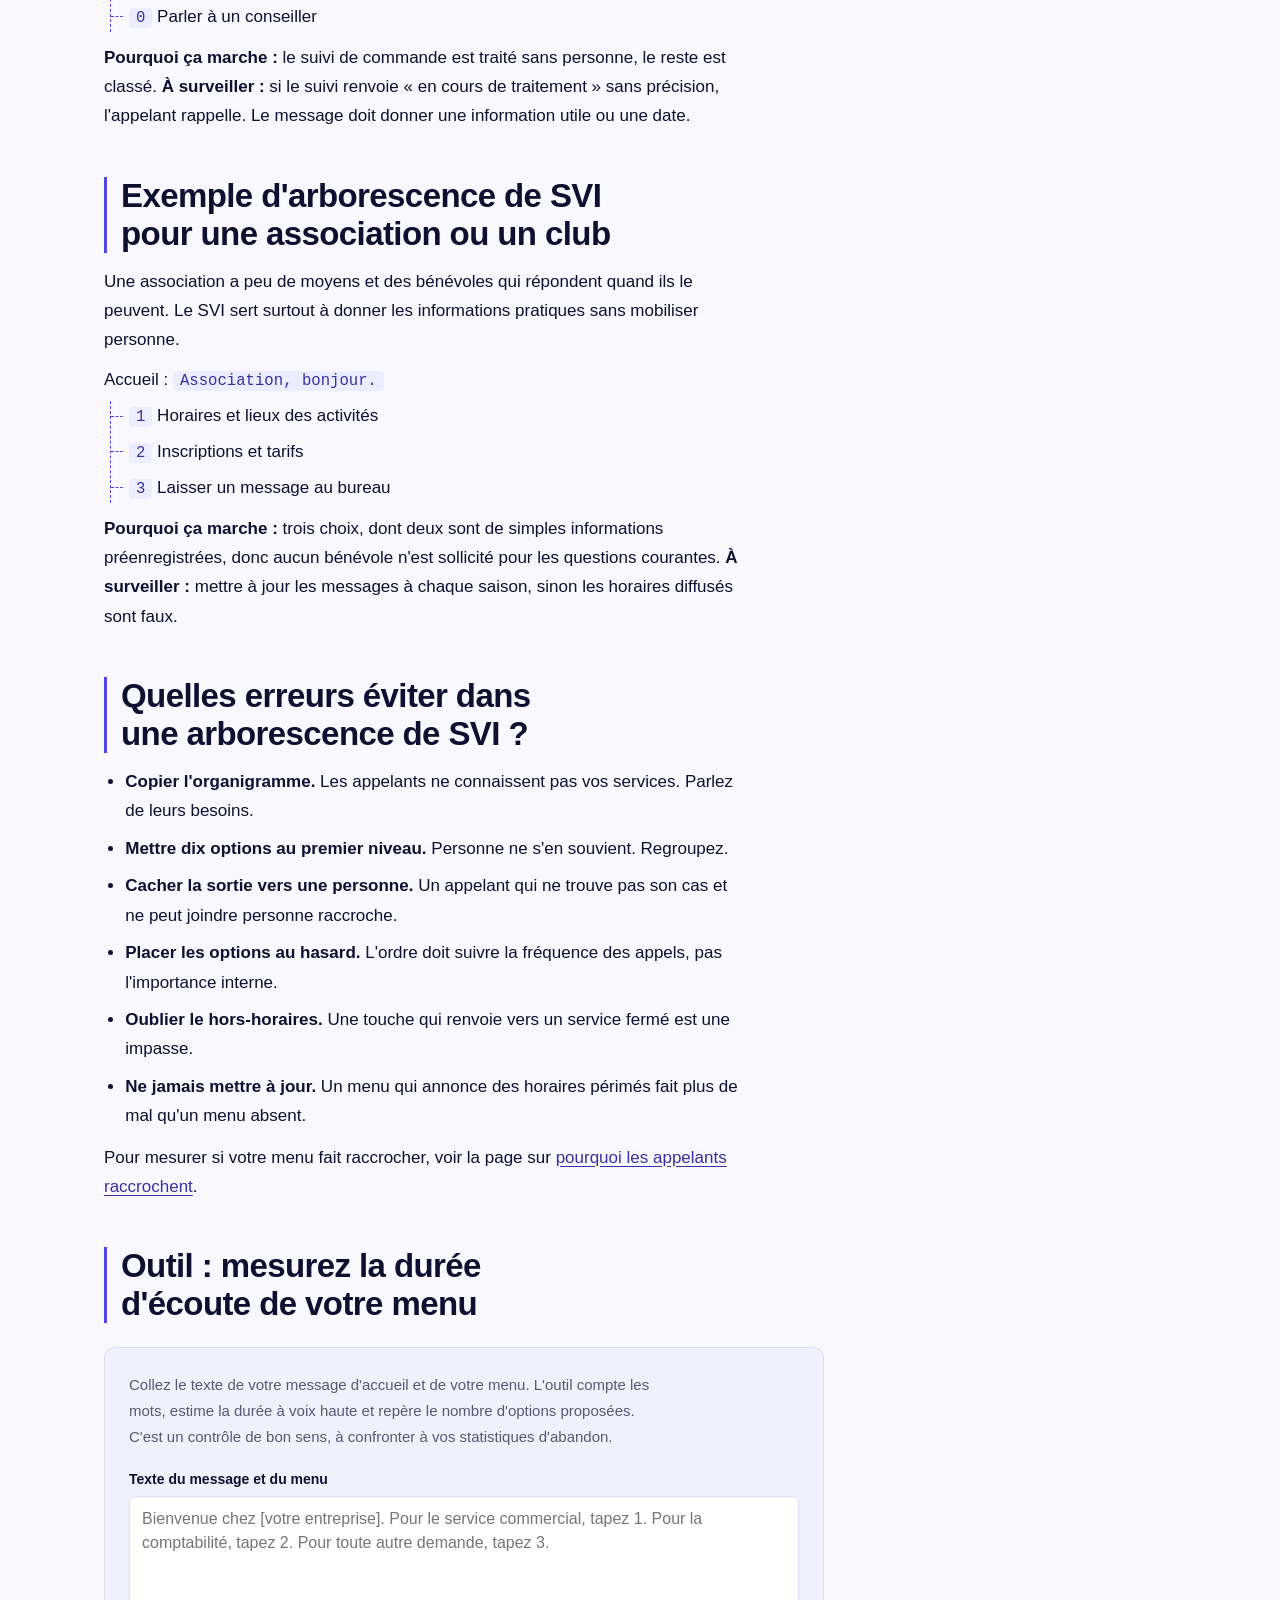
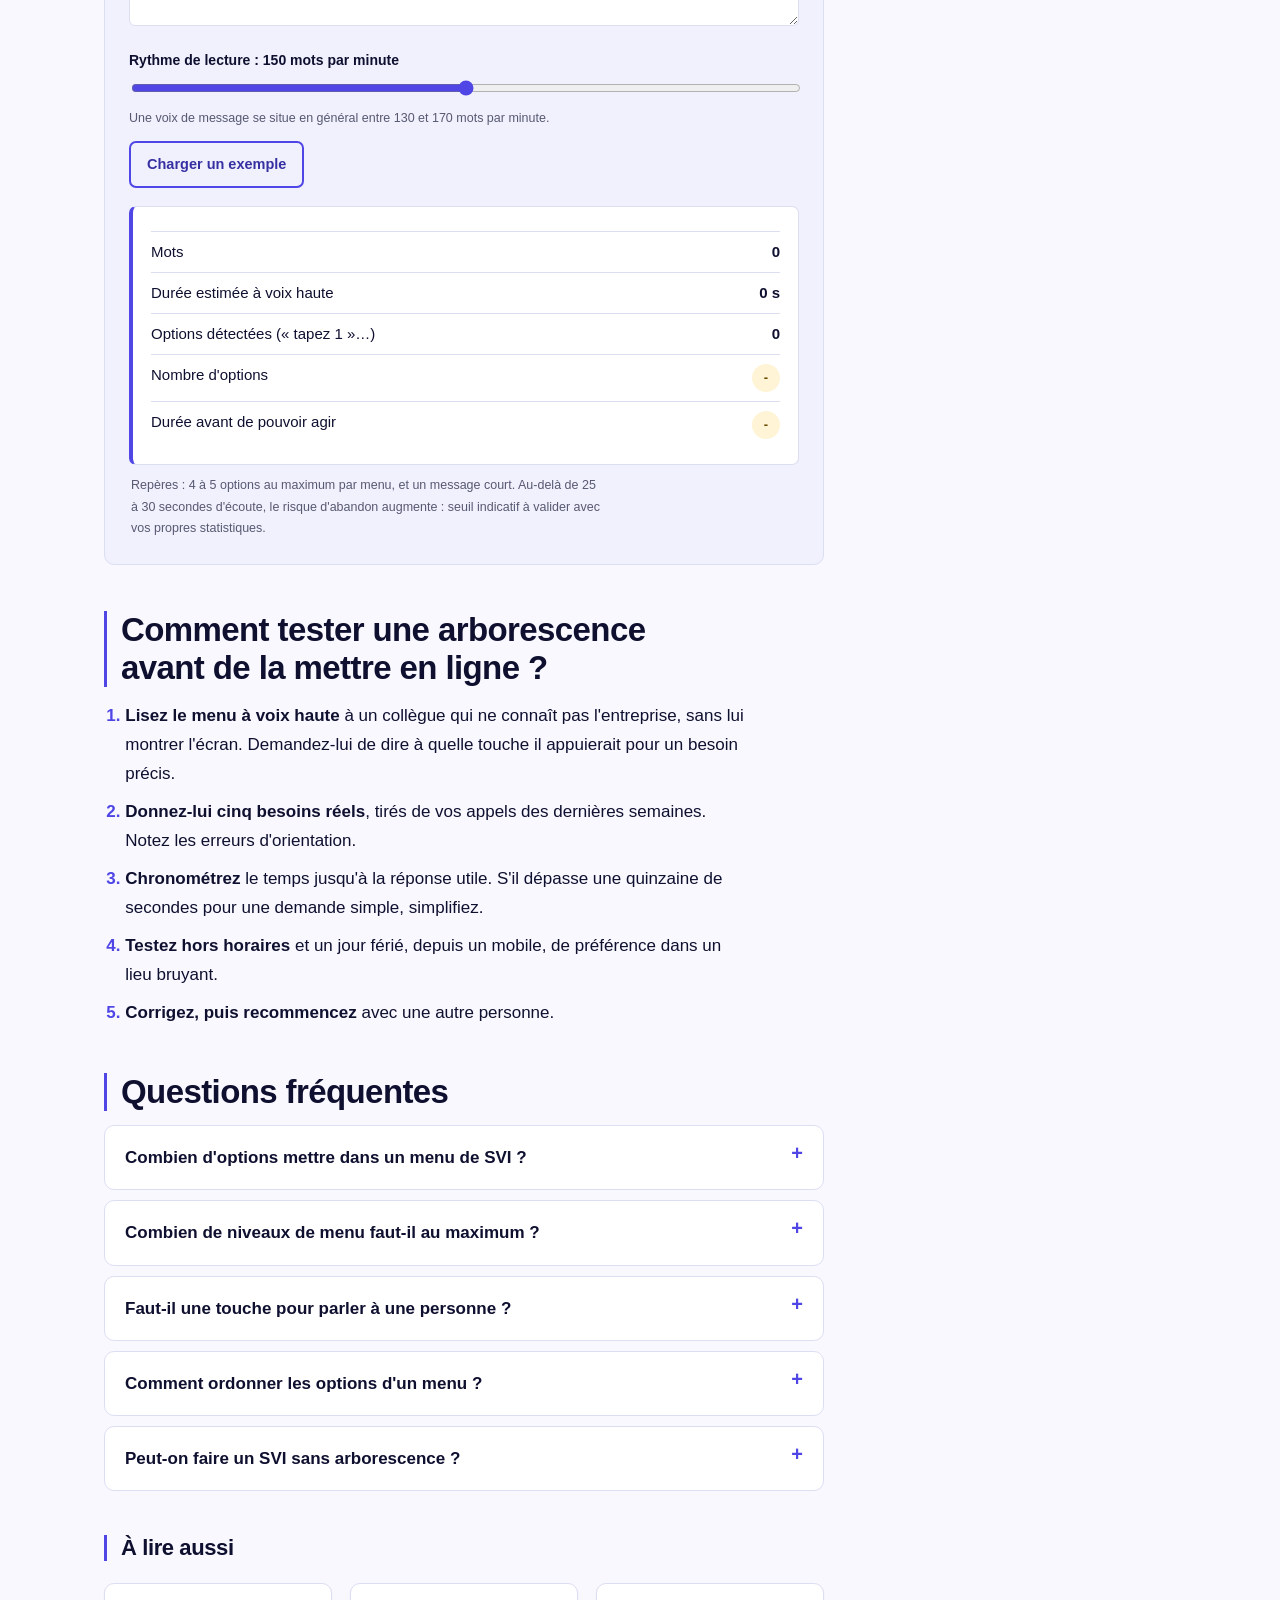
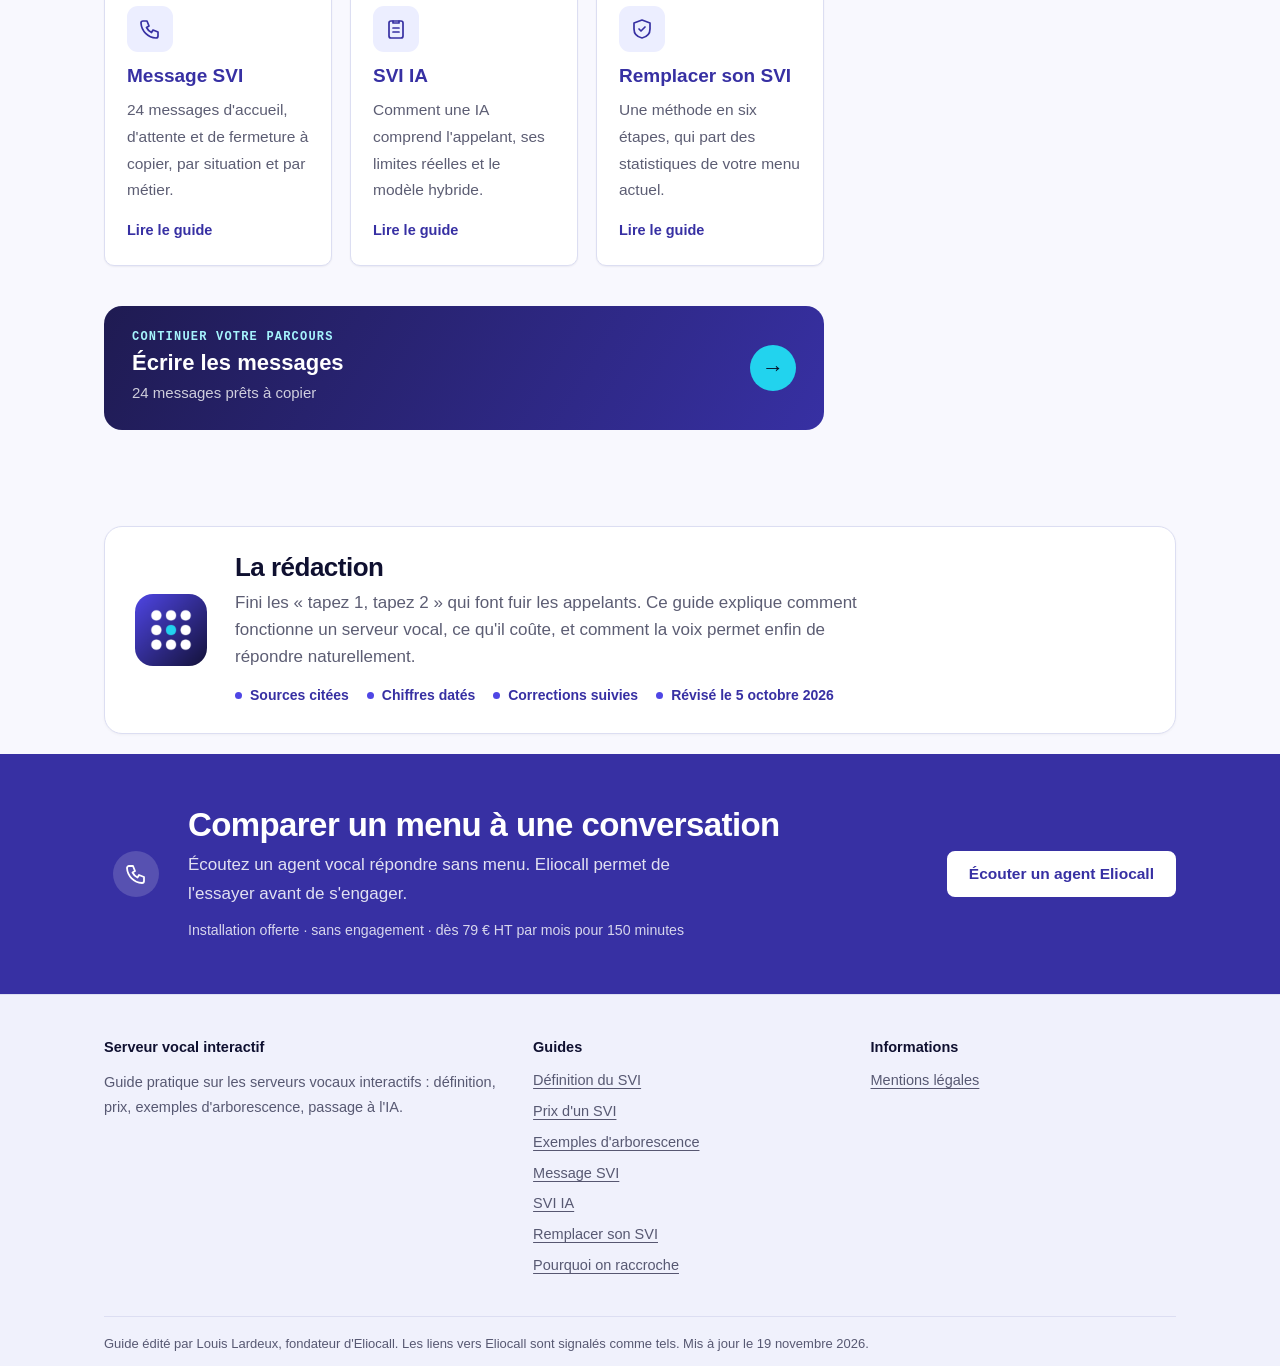
==== commit 8ed2928f: "SEO 19/11 : définition SVI en tête de l'accueil, page SVI intelligent recentrée, nouvelle page Messa" ====
--- a/arborescence-svi-exemples/index.html
+++ b/arborescence-svi-exemples/index.html
@@ -26,16 +26,16 @@
 
 <meta http-equiv="Content-Security-Policy" content="default-src 'self'; script-src 'self' 'unsafe-inline'; style-src 'self' 'unsafe-inline'; img-src 'self' data:; base-uri 'self'; form-action 'none'">
 <meta name="referrer" content="strict-origin-when-cross-origin">
-<script type="application/ld+json">{"@context": "https://schema.org", "@graph": [{"@type": "BreadcrumbList", "itemListElement": [{"@type": "ListItem", "position": 1, "name": "Accueil", "item": "https://serveur-vocal-interactif.fr/"}, {"@type": "ListItem", "position": 2, "name": "Exemples d'arborescence", "item": "https://serveur-vocal-interactif.fr/arborescence-svi-exemples/"}]}, {"@type": "Article", "headline": "Arborescence de SVI : 5 exemples par métier et les règles pour la concevoir", "description": "Cinq exemples d'arborescence de SVI par métier : cabinet, agence, artisan, service client, association. Règles de conception et scripts de menu.", "inLanguage": "fr-FR", "datePublished": "2026-10-05", "dateModified": "2026-10-05", "mainEntityOfPage": "https://serveur-vocal-interactif.fr/arborescence-svi-exemples/", "author": {"@type": "Organization", "name": "Serveur vocal interactif", "url": "https://serveur-vocal-interactif.fr"}, "publisher": {"@type": "Organization", "name": "Serveur vocal interactif", "url": "https://serveur-vocal-interactif.fr"}}, {"@type": "FAQPage", "mainEntity": [{"@type": "Question", "name": "Combien d'options mettre dans un menu de SVI ?", "acceptedAnswer": {"@type": "Answer", "text": "Trois ou quatre au premier niveau, cinq au maximum. Si vous avez davantage de sujets, regroupez-les dans un sous-menu cohérent. Les guides de conception convergent sur ce point."}}, {"@type": "Question", "name": "Combien de niveaux de menu faut-il au maximum ?", "acceptedAnswer": {"@type": "Answer", "text": "Trois au plus, et deux si possible. Chaque niveau retarde la réponse et augmente le risque d'erreur."}}, {"@type": "Question", "name": "Faut-il une touche pour parler à une personne ?", "acceptedAnswer": {"@type": "Answer", "text": "Oui, au moins aux heures d'ouverture. La touche 0 est la plus répandue, ou l'attente en ligne. Sans cette sortie, les appelants dont le cas n'est pas prévu raccrochent."}}, {"@type": "Question", "name": "Comment ordonner les options d'un menu ?", "acceptedAnswer": {"@type": "Answer", "text": "Par fréquence d'appel : l'option la plus demandée en premier. Vos statistiques de touches ou, à défaut, vos derniers appels donnent l'ordre réel."}}, {"@type": "Question", "name": "Peut-on faire un SVI sans arborescence ?", "acceptedAnswer": {"@type": "Answer", "text": "Oui, avec un agent vocal conversationnel : l'appelant dit ce qu'il veut et l'IA comprend. Il faut alors des règles précises et des tests. Voir la page sur le SVI IA."}}]}]}</script>
+<script type="application/ld+json">{"@context": "https://schema.org", "@graph": [{"@type": "BreadcrumbList", "itemListElement": [{"@type": "ListItem", "position": 1, "name": "Accueil", "item": "https://serveur-vocal-interactif.fr/"}, {"@type": "ListItem", "position": 2, "name": "Exemples d'arborescence", "item": "https://serveur-vocal-interactif.fr/arborescence-svi-exemples/"}]}, {"@type": "Article", "headline": "Arborescence de SVI : 5 exemples par métier et les règles pour la concevoir", "description": "Cinq exemples d'arborescence de SVI par métier : cabinet, agence, artisan, service client, association. Règles de conception et scripts de menu.", "inLanguage": "fr-FR", "datePublished": "2026-10-05", "dateModified": "2026-11-19", "mainEntityOfPage": "https://serveur-vocal-interactif.fr/arborescence-svi-exemples/", "author": {"@type": "Organization", "name": "Serveur vocal interactif", "url": "https://serveur-vocal-interactif.fr"}, "publisher": {"@type": "Organization", "name": "Serveur vocal interactif", "url": "https://serveur-vocal-interactif.fr"}}, {"@type": "FAQPage", "mainEntity": [{"@type": "Question", "name": "Combien d'options mettre dans un menu de SVI ?", "acceptedAnswer": {"@type": "Answer", "text": "Trois ou quatre au premier niveau, cinq au maximum. Si vous avez davantage de sujets, regroupez-les dans un sous-menu cohérent. Les guides de conception convergent sur ce point."}}, {"@type": "Question", "name": "Combien de niveaux de menu faut-il au maximum ?", "acceptedAnswer": {"@type": "Answer", "text": "Trois au plus, et deux si possible. Chaque niveau retarde la réponse et augmente le risque d'erreur."}}, {"@type": "Question", "name": "Faut-il une touche pour parler à une personne ?", "acceptedAnswer": {"@type": "Answer", "text": "Oui, au moins aux heures d'ouverture. La touche 0 est la plus répandue, ou l'attente en ligne. Sans cette sortie, les appelants dont le cas n'est pas prévu raccrochent."}}, {"@type": "Question", "name": "Comment ordonner les options d'un menu ?", "acceptedAnswer": {"@type": "Answer", "text": "Par fréquence d'appel : l'option la plus demandée en premier. Vos statistiques de touches ou, à défaut, vos derniers appels donnent l'ordre réel."}}, {"@type": "Question", "name": "Peut-on faire un SVI sans arborescence ?", "acceptedAnswer": {"@type": "Answer", "text": "Oui, avec un agent vocal conversationnel : l'appelant dit ce qu'il veut et l'IA comprend. Il faut alors des règles précises et des tests. Voir la page sur le SVI IA."}}]}]}</script>
 <link rel="stylesheet" href="/style.css">
 <script>(function(){var d=document.documentElement;if(window.matchMedia&&matchMedia("(prefers-reduced-motion: reduce)").matches)return;d.classList.add("s-js");setTimeout(function(){if(!window.__rvok)d.classList.add("s-show")},3500)})();</script>
 </head>
 <body>
 <a class="s-skip" href="#contenu">Aller au contenu</a>
 <div class="s-rdp" id="rdp" aria-hidden="true"><i></i></div>
-<header class="s-top"><div class="s-wrap"><a class="s-brand" href="/">Serveur vocal <span>interactif</span></a><nav class="s-nav" aria-label="Navigation"><a href="/prix-serveur-vocal-interactif/">Prix</a><a href="/arborescence-svi-exemples/" class="s-cur">Exemples</a><a href="/svi-ia-agent-vocal/">SVI IA</a><a href="/remplacer-son-svi/">Migrer</a><a href="/pourquoi-les-appelants-raccrochent/">Abandons</a></nav><a class="s-btn s-small" href="https://eliocall.com/?utm_source=serveur-vocal-interactif&amp;utm_medium=guide&amp;utm_campaign=header" rel="nofollow sponsored noopener">Écouter Eliocall</a></div></header>
+<header class="s-top"><div class="s-wrap"><a class="s-brand" href="/">Serveur vocal <span>interactif</span></a><nav class="s-nav" aria-label="Navigation"><a href="/prix-serveur-vocal-interactif/">Prix</a><a href="/arborescence-svi-exemples/" class="s-cur">Exemples</a><a href="/message-svi-exemples/">Messages</a><a href="/svi-ia-agent-vocal/">SVI IA</a><a href="/remplacer-son-svi/">Migrer</a><a href="/pourquoi-les-appelants-raccrochent/">Abandons</a></nav><a class="s-btn s-small" href="https://eliocall.com/?utm_source=serveur-vocal-interactif&amp;utm_medium=guide&amp;utm_campaign=header" rel="nofollow sponsored noopener">Écouter Eliocall</a></div></header>
 <main id="contenu">
-<div class="s-page-head"><div class="s-wrap"><div class="s-eq" aria-hidden="true"><i></i><i></i><i></i><i></i><i></i></div><div class="s-crumbs"><a href="/">Accueil</a><i>›</i>Exemples d'arborescence</div><div class="s-kicker">Exemples et modèles</div><h1>Arborescence de SVI&nbsp;: 5 exemples par métier et les règles pour la concevoir</h1><p class="s-lead">Une bonne arborescence de SVI tient en trois ou quatre choix au premier niveau, une sortie vers une personne, et rien de plus. Voici cinq exemples complets par métier, les scripts de menu qui vont avec et les erreurs à éviter.</p><div class="s-meta"><span>Mis à jour le 5 octobre 2026</span><span>8 min de lecture</span></div></div></div>
+<div class="s-page-head"><div class="s-wrap"><div class="s-eq" aria-hidden="true"><i></i><i></i><i></i><i></i><i></i></div><div class="s-crumbs"><a href="/">Accueil</a><i>›</i>Exemples d'arborescence</div><div class="s-kicker">Exemples et modèles</div><h1>Arborescence de SVI&nbsp;: 5 exemples par métier et les règles pour la concevoir</h1><p class="s-lead">Une bonne arborescence de SVI tient en trois ou quatre choix au premier niveau, une sortie vers une personne, et rien de plus. Voici cinq exemples complets par métier, les scripts de menu qui vont avec et les erreurs à éviter.</p><div class="s-meta"><span>Mis à jour le 19 novembre 2026</span><span>8 min de lecture</span></div></div></div>
 <div class="s-wrap s-layout"><article class="s-doc"><div class="s-summary"><b>L'essentiel</b><ul><li>Trois ou quatre choix au premier niveau, trois niveaux au maximum.</li><li>Rangez les options par fréquence d'appel et nommez le sujet avant la touche.</li><li>Prévoyez toujours une sortie vers une personne et un menu hors horaires.</li><li>Testez le menu à voix haute avec quelqu'un qui ne connaît pas l'entreprise.</li></ul></div><section id="quelles-regles-suivre-pour-concevoir-l-arboresce" class="s-rv"><h2>Quelles règles suivre pour concevoir l'arborescence d'un SVI&nbsp;?</h2>
 <p>Une arborescence, c'est le plan du menu&nbsp;: ce que dit le SVI, dans quel ordre, et où mène chaque touche. Les guides de conception convergent sur quelques règles simples. Par exemple, la page d'exemples de <a href="https://www.napsis.fr/actualite/serveur-vocal-interactif-exemple/" rel="noopener">Napsis</a> recommande de garder le premier niveau court, d'éviter les arborescences profondes, de traiter d'abord les motifs qui génèrent le plus d'appels, et de prévoir une sortie vers un conseiller.</p>
 <ol class="s-rules">
@@ -61,6 +61,7 @@
  <li><strong>Ne répétez pas</strong> les informations que l'appelant connaît déjà&nbsp;: adresse, slogan, historique de l'entreprise.</li>
  <li><strong>Gardez le message d'accueil court</strong>&nbsp;: chaque seconde avant le premier choix retarde l'appelant.</li>
 </ul>
+<p>Pour les autres situations (attente, débordement, congés, jour férié) et des versions par métier, la page <a href="/message-svi-exemples/">message SVI&nbsp;: 24 exemples à copier</a> donne des textes prêts à enregistrer.</p>
 </section><section id="exemple-d-arborescence-de-svi-pour-un-cabinet-co" class="s-rv"><h2>Exemple d'arborescence de SVI pour un cabinet (comptable, avocat, kiné)</h2>
 <p>Un cabinet reçoit des appels de clients qui ont un dossier, de prospects qui veulent un rendez-vous, et de fournisseurs. Les clients veulent joindre la bonne personne ou savoir où en est leur dossier.</p>
 <div class="s-tree"><ul>
@@ -164,11 +165,11 @@
  <li><strong>Testez hors horaires</strong> et un jour férié, depuis un mobile, de préférence dans un lieu bruyant.</li>
  <li><strong>Corrigez, puis recommencez</strong> avec une autre personne.</li>
 </ol>
-</section><section id="questions" class="s-rv"><h2>Questions fréquentes</h2><details><summary>Combien d'options mettre dans un menu de SVI&nbsp;?</summary><p>Trois ou quatre au premier niveau, cinq au maximum. Si vous avez davantage de sujets, regroupez-les dans un sous-menu cohérent. Les guides de conception convergent sur ce point.</p></details><details><summary>Combien de niveaux de menu faut-il au maximum&nbsp;?</summary><p>Trois au plus, et deux si possible. Chaque niveau retarde la réponse et augmente le risque d'erreur.</p></details><details><summary>Faut-il une touche pour parler à une personne&nbsp;?</summary><p>Oui, au moins aux heures d'ouverture. La touche 0 est la plus répandue, ou l'attente en ligne. Sans cette sortie, les appelants dont le cas n'est pas prévu raccrochent.</p></details><details><summary>Comment ordonner les options d'un menu&nbsp;?</summary><p>Par fréquence d'appel&nbsp;: l'option la plus demandée en premier. Vos statistiques de touches ou, à défaut, vos derniers appels donnent l'ordre réel.</p></details><details><summary>Peut-on faire un SVI sans arborescence&nbsp;?</summary><p>Oui, avec un agent vocal conversationnel&nbsp;: l'appelant dit ce qu'il veut et l'IA comprend. Il faut alors des règles précises et des tests. Voir la page sur le SVI IA.</p></details></section><div class="s-related"><h2>À lire aussi</h2><div class="s-cards s-cols3"><a class="s-card" href="/svi-ia-agent-vocal/"><span class="s-ico" aria-hidden="true"><svg viewBox="0 0 24 24" width="24" height="24" fill="none" stroke="currentColor" stroke-width="1.7" stroke-linecap="round" stroke-linejoin="round"><path d="M5 4h4l2 5-2.5 1.5a11 11 0 0 0 5 5L15 13l5 2v4a2 2 0 0 1-2 2A16 16 0 0 1 3 6a2 2 0 0 1 2-2z"/></svg></span><h3>SVI IA</h3><p>Comment une IA comprend l'appelant, ses limites réelles et le modèle hybride.</p><span class="s-more">Lire le guide</span></a><a class="s-card" href="/remplacer-son-svi/"><span class="s-ico" aria-hidden="true"><svg viewBox="0 0 24 24" width="24" height="24" fill="none" stroke="currentColor" stroke-width="1.7" stroke-linecap="round" stroke-linejoin="round"><rect x="5" y="4" width="14" height="17" rx="2"/><path d="M9 4v2h6V4M9 11h6M9 15h6"/></svg></span><h3>Remplacer son SVI</h3><p>Une méthode en six étapes, qui part des statistiques de votre menu actuel.</p><span class="s-more">Lire le guide</span></a><a class="s-card" href="/pourquoi-les-appelants-raccrochent/"><span class="s-ico" aria-hidden="true"><svg viewBox="0 0 24 24" width="24" height="24" fill="none" stroke="currentColor" stroke-width="1.7" stroke-linecap="round" stroke-linejoin="round"><path d="M12 3l8 3v6c0 5-3.5 8-8 9-4.5-1-8-4-8-9V6z"/><path d="M9 12l2 2 4-4"/></svg></span><h3>Pourquoi on raccroche</h3><p>Les défauts de menu qui font fuir les appelants et les indicateurs pour les mesurer.</p><span class="s-more">Lire le guide</span></a></div></div><div id="nx-box" hidden></div></article><aside class="s-side"><nav class="s-toc" aria-label="Sommaire"><b>Sommaire</b><ol><li><a href="#quelles-regles-suivre-pour-concevoir-l-arboresce">Quelles règles suivre pour concevoir l'arborescence d'un SVI&nbsp;?</a></li><li><a href="#comment-ecrire-le-script-d-un-menu-de-svi">Comment écrire le script d'un menu de SVI&nbsp;?</a></li><li><a href="#exemple-d-arborescence-de-svi-pour-un-cabinet-co">Exemple d'arborescence de SVI pour un cabinet (comptable, avocat, kiné)</a></li><li><a href="#exemple-d-arborescence-de-svi-pour-une-agence-im">Exemple d'arborescence de SVI pour une agence immobilière</a></li><li><a href="#exemple-d-arborescence-de-svi-pour-un-artisan-pl">Exemple d'arborescence de SVI pour un artisan (plomberie, électricité, chauffage)</a></li><li><a href="#exemple-d-arborescence-de-svi-pour-un-service-cl">Exemple d'arborescence de SVI pour un service client (boutique en ligne, PME)</a></li><li><a href="#exemple-d-arborescence-de-svi-pour-une-associati">Exemple d'arborescence de SVI pour une association ou un club</a></li><li><a href="#quelles-erreurs-eviter-dans-une-arborescence-de-">Quelles erreurs éviter dans une arborescence de SVI&nbsp;?</a></li><li><a href="#mesurer-duree-menu">Outil&nbsp;: mesurez la durée d'écoute de votre menu</a></li><li><a href="#comment-tester-une-arborescence-avant-de-la-mett">Comment tester une arborescence avant de la mettre en ligne&nbsp;?</a></li></ol></nav><div class="s-sidecta"><b>Entendez-le décrocher</b><p>Un agent vocal Eliocall répond à votre place, à toute heure. Installation offerte, sans engagement.</p><a class="s-btn" href="https://eliocall.com/?utm_source=serveur-vocal-interactif&utm_medium=guide&utm_campaign=ecouter#hero-form" rel="nofollow sponsored noopener">Écouter un agent</a><small style="display:block;margin-top:10px;opacity:.75">Dès 79 € HT par mois · 150 minutes</small></div><div id="jr-box" hidden></div></aside></div>
-<section class="s-rdn" id="redaction"><div class="s-wrap"><div class="s-rdc"><img class="s-rdm" src="/icon-192.png" alt="" width="72" height="72" loading="lazy" decoding="async"><div><h2>La rédaction</h2><p>Fini les «&nbsp;tapez 1, tapez 2&nbsp;» qui font fuir les appelants. Ce guide explique comment fonctionne un serveur vocal, ce qu'il coûte, et comment la voix permet enfin de répondre naturellement.</p><ul><li>Sources citées</li><li>Chiffres datés</li><li>Corrections suivies</li><li>Révisé le 5 octobre 2026</li></ul></div></div></div></section>
+</section><section id="questions" class="s-rv"><h2>Questions fréquentes</h2><details><summary>Combien d'options mettre dans un menu de SVI&nbsp;?</summary><p>Trois ou quatre au premier niveau, cinq au maximum. Si vous avez davantage de sujets, regroupez-les dans un sous-menu cohérent. Les guides de conception convergent sur ce point.</p></details><details><summary>Combien de niveaux de menu faut-il au maximum&nbsp;?</summary><p>Trois au plus, et deux si possible. Chaque niveau retarde la réponse et augmente le risque d'erreur.</p></details><details><summary>Faut-il une touche pour parler à une personne&nbsp;?</summary><p>Oui, au moins aux heures d'ouverture. La touche 0 est la plus répandue, ou l'attente en ligne. Sans cette sortie, les appelants dont le cas n'est pas prévu raccrochent.</p></details><details><summary>Comment ordonner les options d'un menu&nbsp;?</summary><p>Par fréquence d'appel&nbsp;: l'option la plus demandée en premier. Vos statistiques de touches ou, à défaut, vos derniers appels donnent l'ordre réel.</p></details><details><summary>Peut-on faire un SVI sans arborescence&nbsp;?</summary><p>Oui, avec un agent vocal conversationnel&nbsp;: l'appelant dit ce qu'il veut et l'IA comprend. Il faut alors des règles précises et des tests. Voir la page sur le SVI IA.</p></details></section><div class="s-related"><h2>À lire aussi</h2><div class="s-cards s-cols3"><a class="s-card" href="/message-svi-exemples/"><span class="s-ico" aria-hidden="true"><svg viewBox="0 0 24 24" width="24" height="24" fill="none" stroke="currentColor" stroke-width="1.7" stroke-linecap="round" stroke-linejoin="round"><path d="M5 4h4l2 5-2.5 1.5a11 11 0 0 0 5 5L15 13l5 2v4a2 2 0 0 1-2 2A16 16 0 0 1 3 6a2 2 0 0 1 2-2z"/></svg></span><h3>Message SVI</h3><p>24 messages d'accueil, d'attente et de fermeture à copier, par situation et par métier.</p><span class="s-more">Lire le guide</span></a><a class="s-card" href="/svi-ia-agent-vocal/"><span class="s-ico" aria-hidden="true"><svg viewBox="0 0 24 24" width="24" height="24" fill="none" stroke="currentColor" stroke-width="1.7" stroke-linecap="round" stroke-linejoin="round"><rect x="5" y="4" width="14" height="17" rx="2"/><path d="M9 4v2h6V4M9 11h6M9 15h6"/></svg></span><h3>SVI IA</h3><p>Comment une IA comprend l'appelant, ses limites réelles et le modèle hybride.</p><span class="s-more">Lire le guide</span></a><a class="s-card" href="/remplacer-son-svi/"><span class="s-ico" aria-hidden="true"><svg viewBox="0 0 24 24" width="24" height="24" fill="none" stroke="currentColor" stroke-width="1.7" stroke-linecap="round" stroke-linejoin="round"><path d="M12 3l8 3v6c0 5-3.5 8-8 9-4.5-1-8-4-8-9V6z"/><path d="M9 12l2 2 4-4"/></svg></span><h3>Remplacer son SVI</h3><p>Une méthode en six étapes, qui part des statistiques de votre menu actuel.</p><span class="s-more">Lire le guide</span></a></div></div><div id="nx-box" hidden></div></article><aside class="s-side"><nav class="s-toc" aria-label="Sommaire"><b>Sommaire</b><ol><li><a href="#quelles-regles-suivre-pour-concevoir-l-arboresce">Quelles règles suivre pour concevoir l'arborescence d'un SVI&nbsp;?</a></li><li><a href="#comment-ecrire-le-script-d-un-menu-de-svi">Comment écrire le script d'un menu de SVI&nbsp;?</a></li><li><a href="#exemple-d-arborescence-de-svi-pour-un-cabinet-co">Exemple d'arborescence de SVI pour un cabinet (comptable, avocat, kiné)</a></li><li><a href="#exemple-d-arborescence-de-svi-pour-une-agence-im">Exemple d'arborescence de SVI pour une agence immobilière</a></li><li><a href="#exemple-d-arborescence-de-svi-pour-un-artisan-pl">Exemple d'arborescence de SVI pour un artisan (plomberie, électricité, chauffage)</a></li><li><a href="#exemple-d-arborescence-de-svi-pour-un-service-cl">Exemple d'arborescence de SVI pour un service client (boutique en ligne, PME)</a></li><li><a href="#exemple-d-arborescence-de-svi-pour-une-associati">Exemple d'arborescence de SVI pour une association ou un club</a></li><li><a href="#quelles-erreurs-eviter-dans-une-arborescence-de-">Quelles erreurs éviter dans une arborescence de SVI&nbsp;?</a></li><li><a href="#mesurer-duree-menu">Outil&nbsp;: mesurez la durée d'écoute de votre menu</a></li><li><a href="#comment-tester-une-arborescence-avant-de-la-mett">Comment tester une arborescence avant de la mettre en ligne&nbsp;?</a></li></ol></nav><div class="s-sidecta"><b>Entendez-le décrocher</b><p>Un agent vocal Eliocall répond à votre place, à toute heure. Installation offerte, sans engagement.</p><a class="s-btn" href="https://eliocall.com/?utm_source=serveur-vocal-interactif&utm_medium=guide&utm_campaign=ecouter#hero-form" rel="nofollow sponsored noopener">Écouter un agent</a><small style="display:block;margin-top:10px;opacity:.75">Dès 79 € HT par mois · 150 minutes</small></div><div id="jr-box" hidden></div></aside></div>
+<section class="s-rdn" id="redaction"><div class="s-wrap"><div class="s-rdc"><img class="s-rdm" src="/icon-192.png" alt="Logo de la rédaction" width="72" height="72" loading="lazy" decoding="async"><div><h2>La rédaction</h2><p>Fini les «&nbsp;tapez 1, tapez 2&nbsp;» qui font fuir les appelants. Ce guide explique comment fonctionne un serveur vocal, ce qu'il coûte, et comment la voix permet enfin de répondre naturellement.</p><ul><li>Sources citées</li><li>Chiffres datés</li><li>Corrections suivies</li><li>Révisé le 5 octobre 2026</li></ul></div></div></div></section>
 <div class="s-band"><div class="s-wrap"><div><div class="s-rg" aria-hidden="true"><span></span><span></span><span></span><b><svg viewBox="0 0 24 24" width="24" height="24" fill="none" stroke="#fff" stroke-width="1.8" stroke-linecap="round" stroke-linejoin="round"><path d="M5 4h4l2 5-2.5 1.5a11 11 0 0 0 5 5L15 13l5 2v4a2 2 0 0 1-2 2A16 16 0 0 1 3 6a2 2 0 0 1 2-2z"/></svg></b></div><div><h2>Comparer un menu à une conversation</h2><p>Écoutez un agent vocal répondre sans menu. Eliocall permet de l'essayer avant de s'engager.</p><small style="display:block;margin-top:10px;opacity:.8">Installation offerte · sans engagement · dès 79 € HT par mois pour 150 minutes</small></div></div><a class="s-btn" href="https://eliocall.com/?utm_source=serveur-vocal-interactif&amp;utm_medium=guide&amp;utm_campaign=svi-exemples" rel="nofollow sponsored noopener">Écouter un agent Eliocall</a></div></div>
 </main>
-<footer class="s-foot"><div class="s-wrap"><div><b>Serveur vocal <span>interactif</span></b><p>Guide pratique sur les serveurs vocaux interactifs&nbsp;: définition, prix, exemples d'arborescence, passage à l'IA.</p></div><div><b>Guides</b><ul><li><a href="/">Définition du SVI</a></li><li><a href="/prix-serveur-vocal-interactif/">Prix d'un SVI</a></li><li><a href="/arborescence-svi-exemples/">Exemples d'arborescence</a></li><li><a href="/svi-ia-agent-vocal/">SVI IA</a></li><li><a href="/remplacer-son-svi/">Remplacer son SVI</a></li><li><a href="/pourquoi-les-appelants-raccrochent/">Pourquoi on raccroche</a></li></ul></div><div><b>Informations</b><ul><li><a href="/mentions-legales/">Mentions légales</a></li></ul></div><div class="s-small">Guide édité par Louis Lardeux, fondateur d'Eliocall. Les liens vers Eliocall sont signalés comme tels. Mis à jour le 26 octobre 2026.</div></div></footer>
+<footer class="s-foot"><div class="s-wrap"><div><b>Serveur vocal <span>interactif</span></b><p>Guide pratique sur les serveurs vocaux interactifs&nbsp;: définition, prix, exemples d'arborescence, passage à l'IA.</p></div><div><b>Guides</b><ul><li><a href="/">Définition du SVI</a></li><li><a href="/prix-serveur-vocal-interactif/">Prix d'un SVI</a></li><li><a href="/arborescence-svi-exemples/">Exemples d'arborescence</a></li><li><a href="/message-svi-exemples/">Message SVI</a></li><li><a href="/svi-ia-agent-vocal/">SVI IA</a></li><li><a href="/remplacer-son-svi/">Remplacer son SVI</a></li><li><a href="/pourquoi-les-appelants-raccrochent/">Pourquoi on raccroche</a></li></ul></div><div><b>Informations</b><ul><li><a href="/mentions-legales/">Mentions légales</a></li></ul></div><div class="s-small">Guide édité par Louis Lardeux, fondateur d'Eliocall. Les liens vers Eliocall sont signalés comme tels. Mis à jour le 19 novembre 2026.</div></div></footer>
 <script>(function(){var P="s-",d=document;if(window.matchMedia&&matchMedia("(prefers-reduced-motion: reduce)").matches)return;window.__rvok=1;
 var rd=d.getElementById("rdp"),bar=rd&&rd.firstElementChild,top=d.querySelector("."+P+"top"),tk=false;
 function onS(){tk=false;var h=d.documentElement,max=h.scrollHeight-h.clientHeight,y=window.pageYOffset||h.scrollTop;if(bar&&max>0)bar.style.transform="scaleX("+Math.min(1,y/max)+")";if(top){if(y>8)top.classList.add(P+"sc");else top.classList.remove(P+"sc")}}
@@ -182,7 +183,7 @@
 
 <div id="stk" role="complementary" aria-label="Écouter un agent vocal"><a href="https://eliocall.com/?utm_source=serveur-vocal-interactif&utm_medium=guide&utm_campaign=ecouter#hero-form" rel="nofollow sponsored noopener"><span class="s-w" aria-hidden="true"><i></i><i></i><i></i><i></i></span><span><b>Entendre un agent vocal Eliocall</b><small>Démonstration sur eliocall.com</small></span></a><button type="button" id="stk-x" aria-label="Masquer">×</button></div>
 <script>(function(){
-var $=function(i){return document.getElementById(i)},KS="svi-seen-v1",KR="svi-last-v1",CUR=location.pathname.replace(/index\.html$/,""),J=[["/", "Comprendre le SVI", "Définition et fonctionnement"], ["/prix-serveur-vocal-interactif/", "Combien ça coûte", "Les tarifs publics et le simulateur"], ["/arborescence-svi-exemples/", "Concevoir son menu", "Cinq arborescences prêtes à adapter"], ["/svi-ia-agent-vocal/", "SVI et intelligence artificielle", "Ce que la voix change vraiment"], ["/remplacer-son-svi/", "Remplacer son SVI", "La méthode en six étapes"], ["/pourquoi-les-appelants-raccrochent/", "Éviter les abandons", "Les défauts de menu et le diagnostic"]],HEAR="https://eliocall.com/?utm_source=serveur-vocal-interactif&utm_medium=guide&utm_campaign=ecouter#hero-form";
+var $=function(i){return document.getElementById(i)},KS="svi-seen-v1",KR="svi-last-v1",CUR=location.pathname.replace(/index\.html$/,""),J=[["/", "Comprendre le SVI", "Définition et fonctionnement"], ["/prix-serveur-vocal-interactif/", "Combien ça coûte", "Les tarifs publics et le simulateur"], ["/arborescence-svi-exemples/", "Concevoir son menu", "Cinq arborescences prêtes à adapter"], ["/message-svi-exemples/", "Écrire les messages", "24 messages prêts à copier"], ["/svi-ia-agent-vocal/", "SVI et intelligence artificielle", "Ce que la voix change vraiment"], ["/remplacer-son-svi/", "Remplacer son SVI", "La méthode en six étapes"], ["/pourquoi-les-appelants-raccrochent/", "Éviter les abandons", "Les défauts de menu et le diagnostic"]],HEAR="https://eliocall.com/?utm_source=serveur-vocal-interactif&utm_medium=guide&utm_campaign=ecouter#hero-form";
 var seen={};try{seen=JSON.parse(localStorage.getItem(KS)||"{}")}catch(e){}seen[CUR]=1;try{localStorage.setItem(KS,JSON.stringify(seen))}catch(e){}
 function n(){return J.filter(function(x){return seen[x[0]]}).length}
 /* parcours dans la colonne latérale */
--- a/style.css
+++ b/style.css
@@ -468,3 +468,11 @@
 #rs-toast button[data-no]{background:none;color:var(--ink-2);padding:8px 6px}
 @media (max-width:560px){#rs-toast{left:12px;right:12px;max-width:none;bottom:76px}}
 @media (prefers-reduced-motion:reduce){#rs-toast{transition:none}}
+
+.s-mdl{border:1px solid var(--line);border-radius:12px;padding:12px 16px;margin:12px 0;background:var(--bg);display:grid;grid-template-columns:minmax(0,1fr) auto;gap:6px 14px;align-items:start}
+.s-mdl p{margin:0}
+.s-mdlh{font-weight:700;grid-column:1/-1}
+.s-mdlt{color:var(--ink)}
+.s-mdlb{font:inherit;font-size:.86em;font-weight:600;border:1px solid var(--accent);color:var(--accent-deep);background:var(--accent-soft);border-radius:8px;padding:6px 12px;cursor:pointer;min-height:36px;align-self:center}
+.s-mdlb:hover{background:var(--accent);color:var(--on-accent)}
+@media (max-width:560px){.s-mdl{grid-template-columns:minmax(0,1fr)}.s-mdlb{justify-self:start}}
